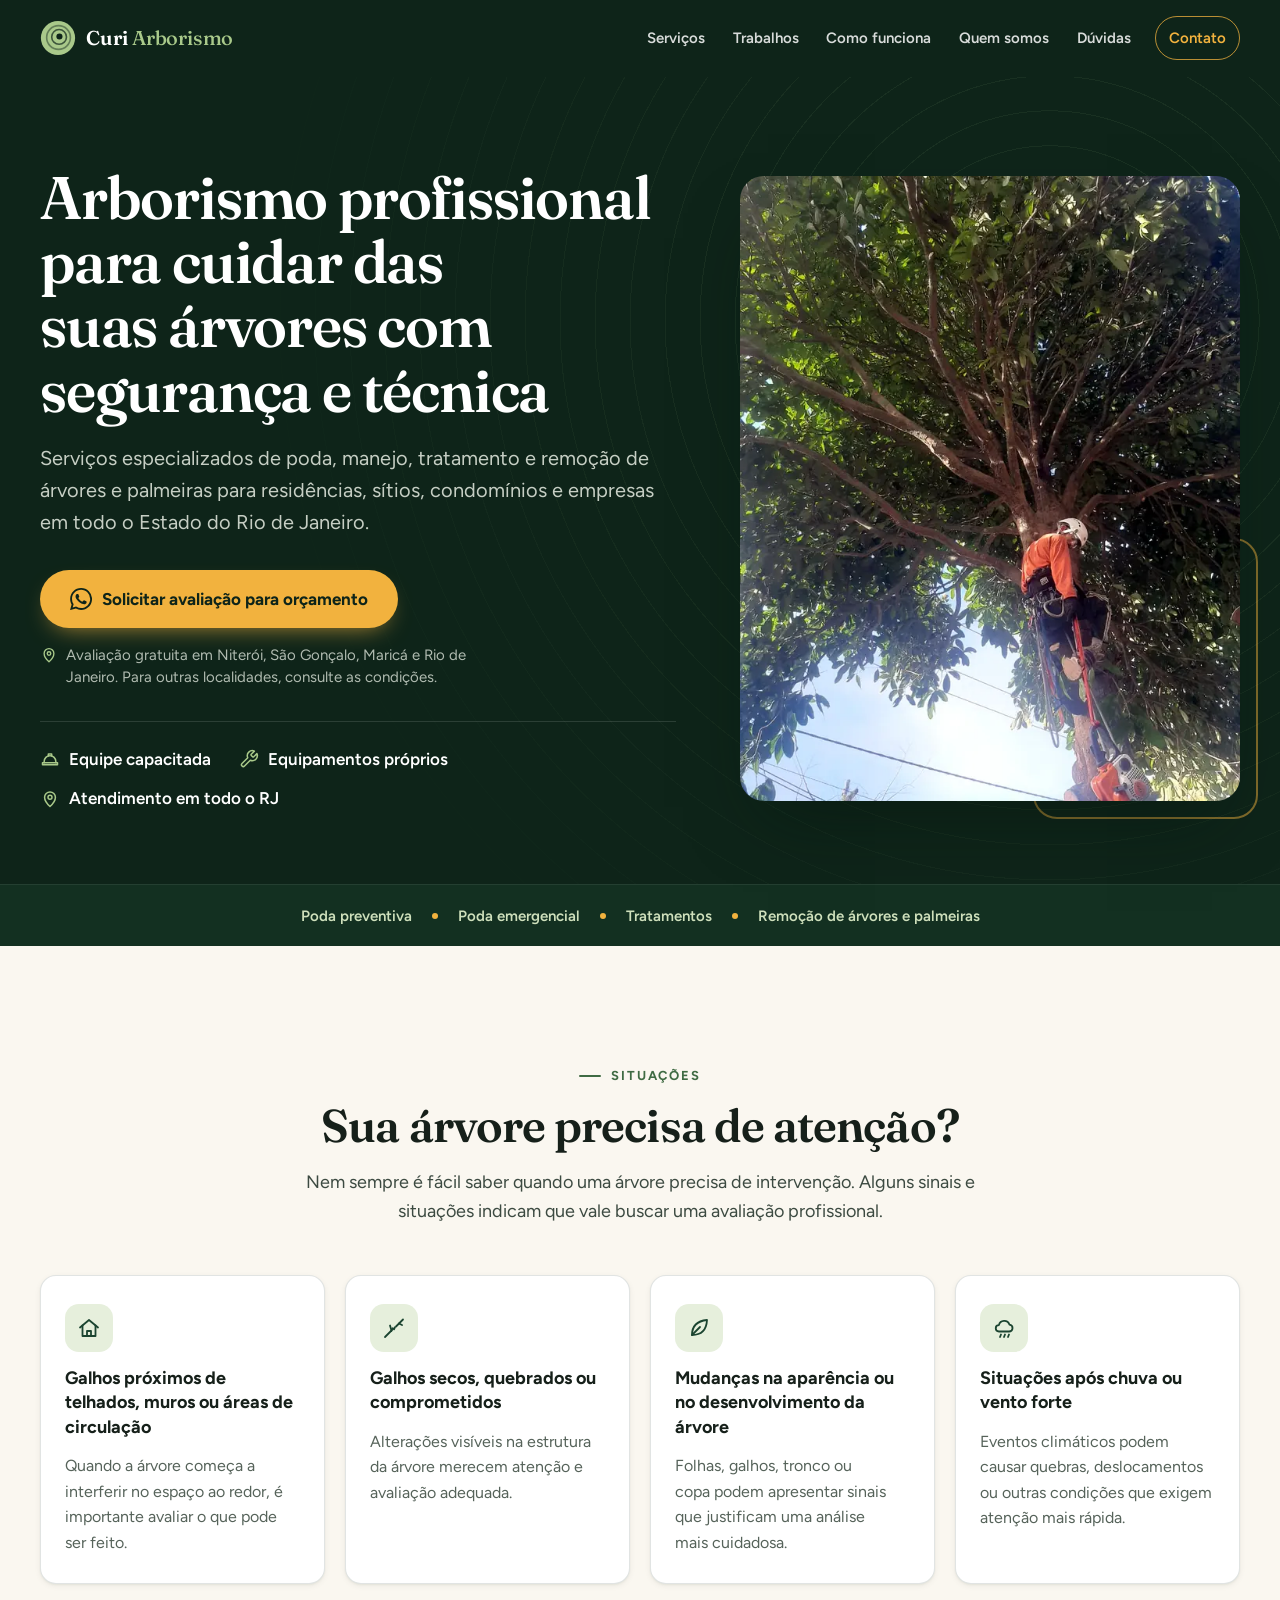
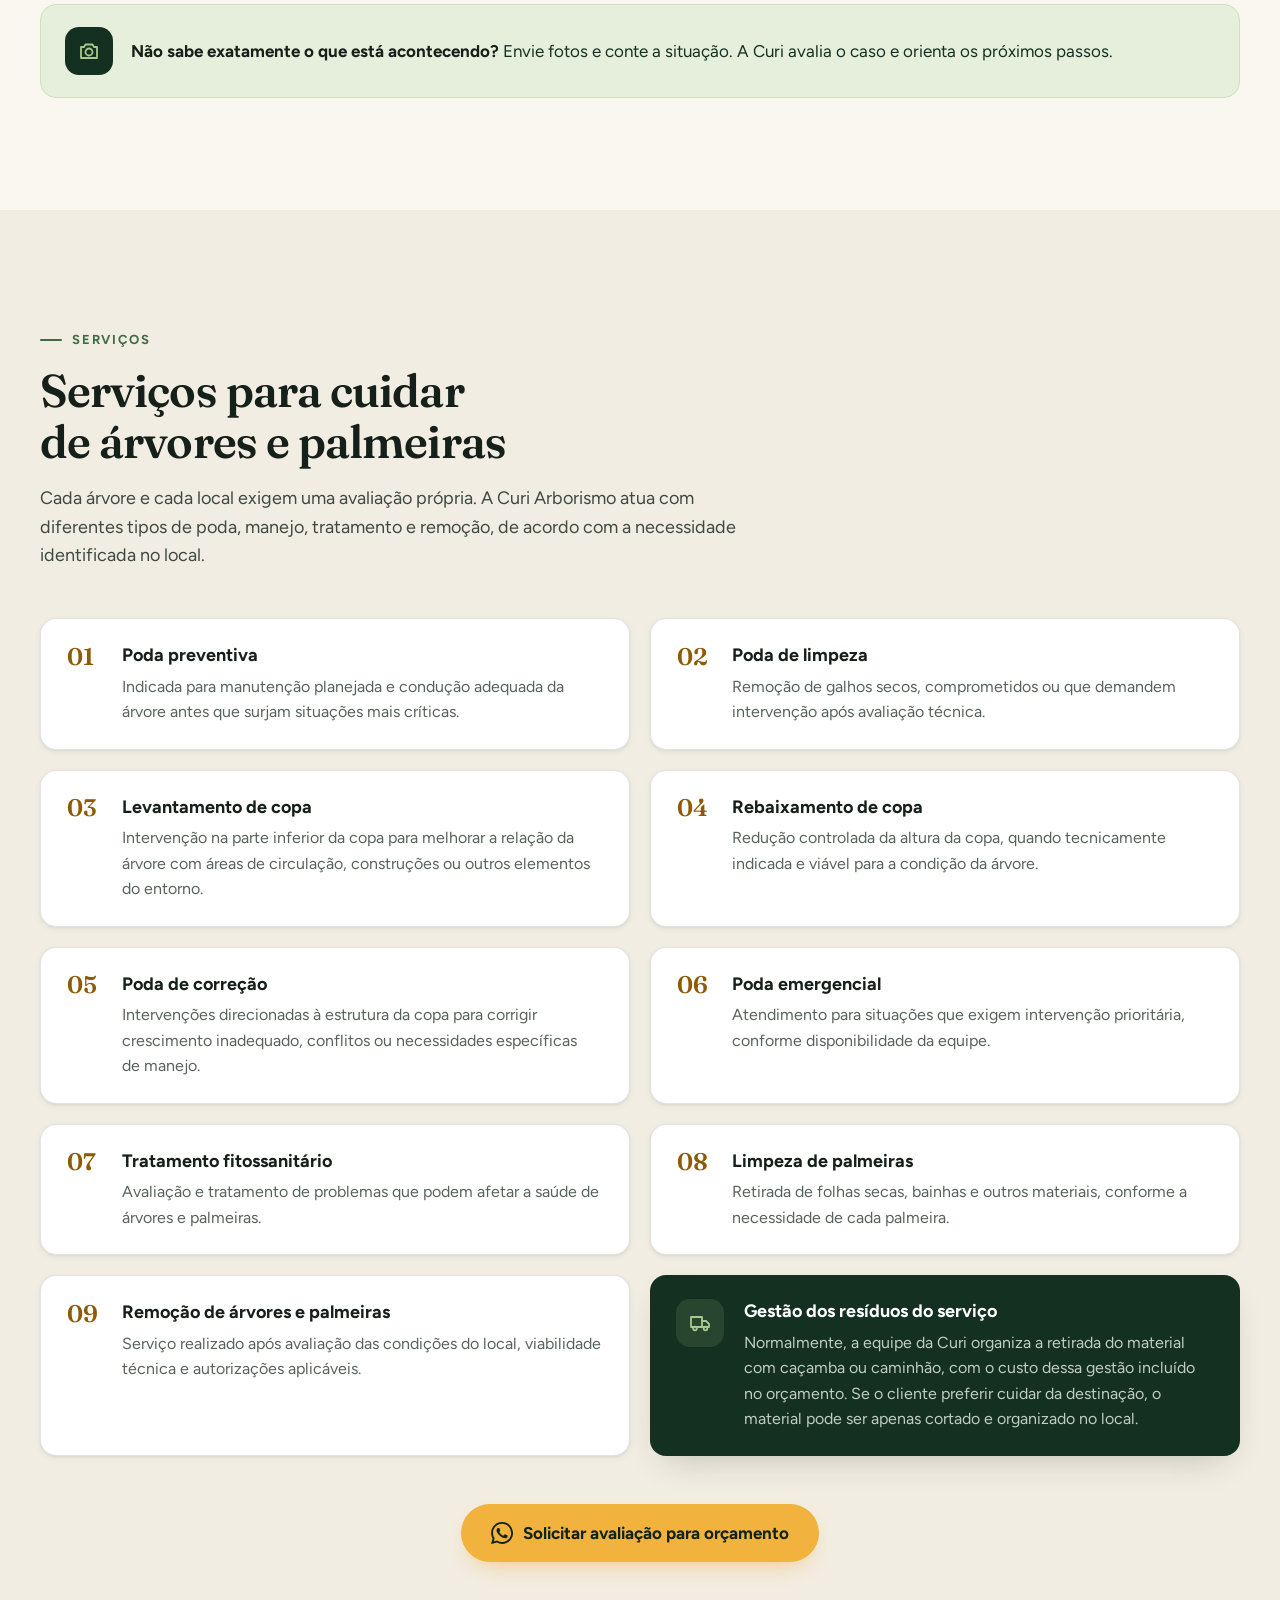
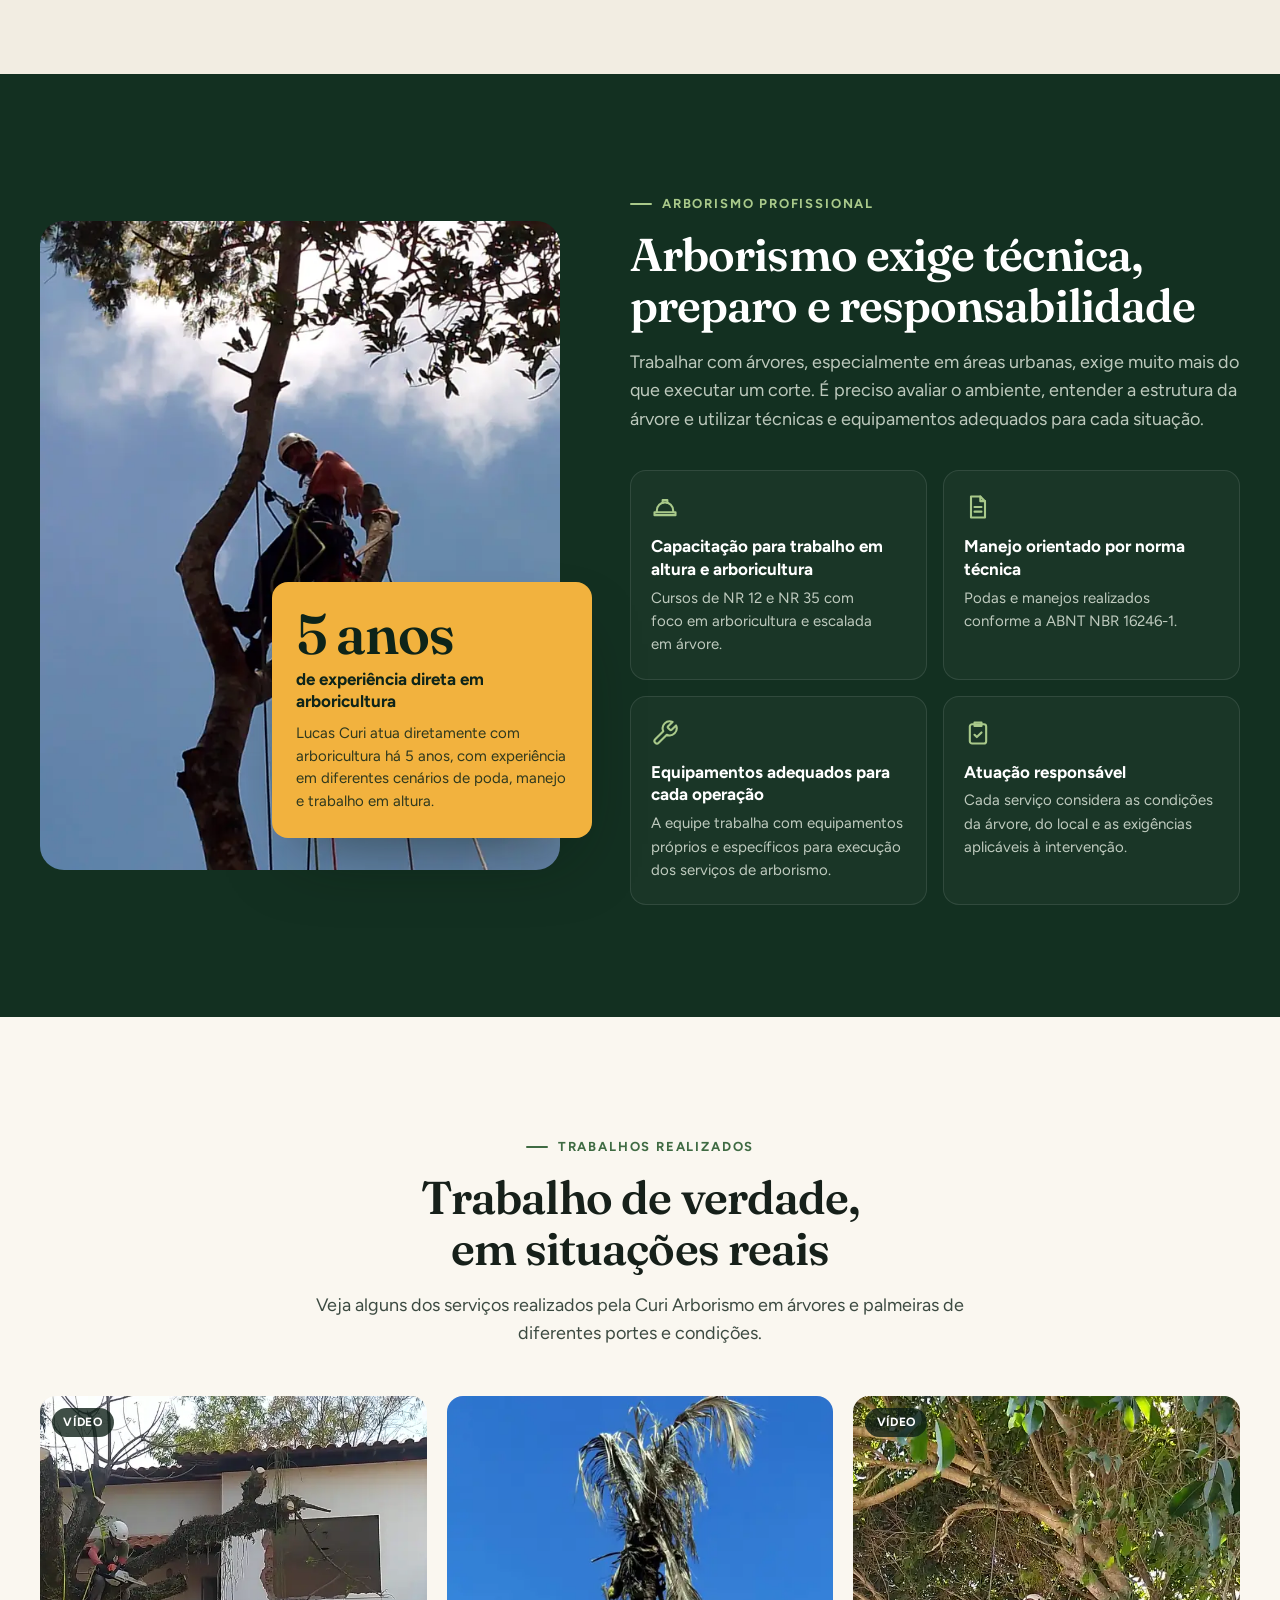
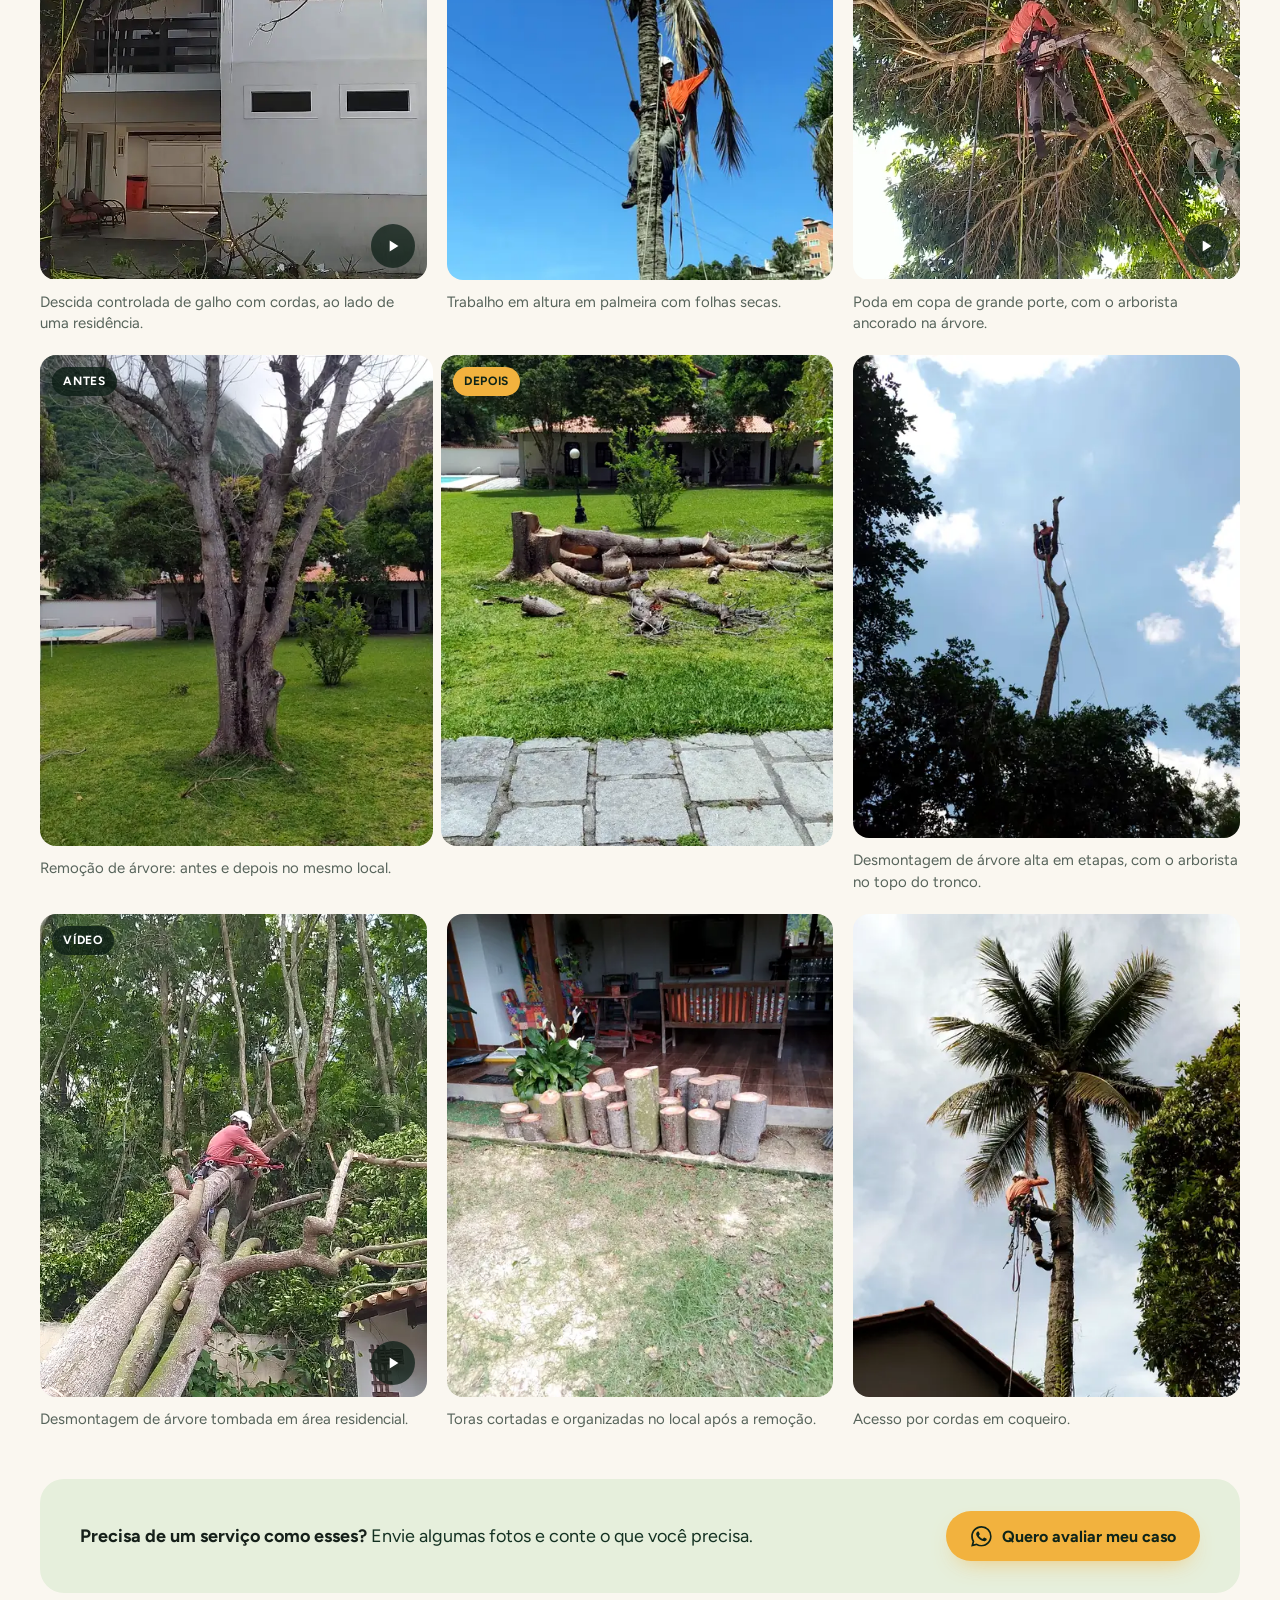
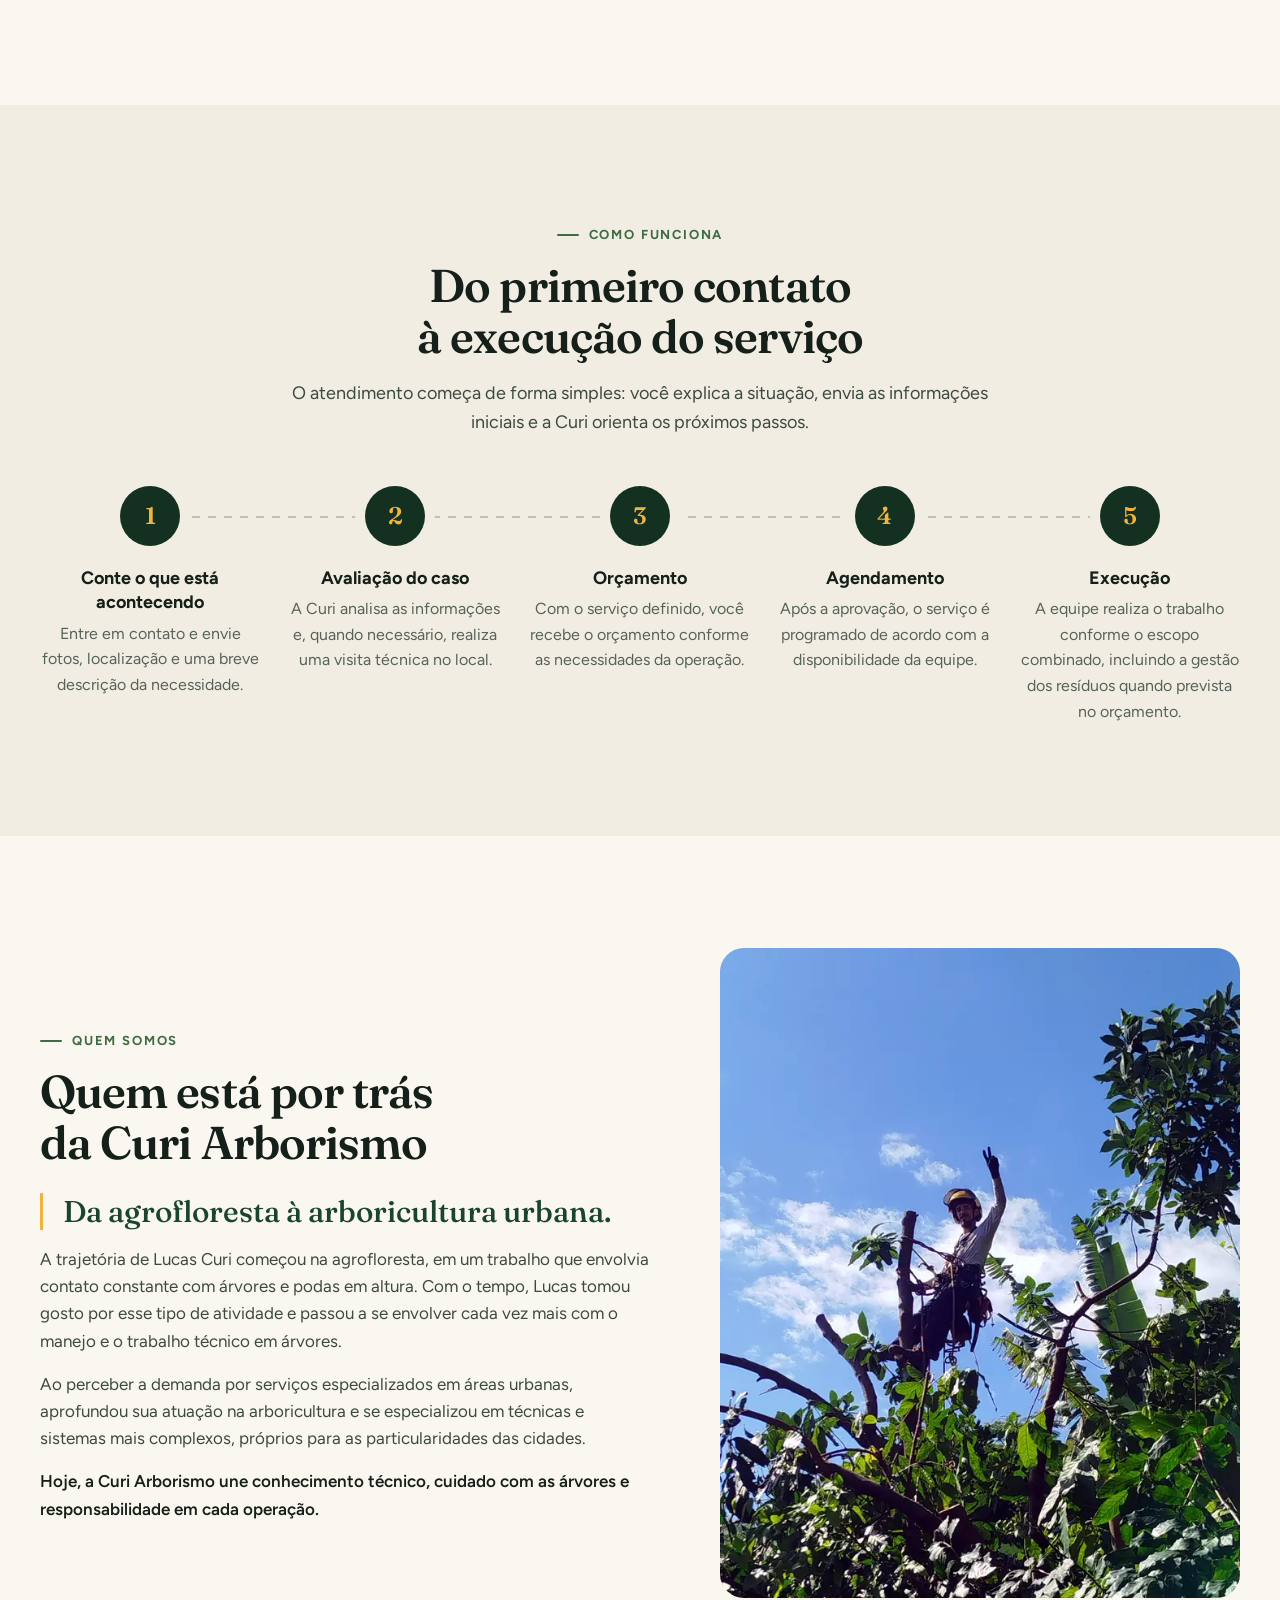
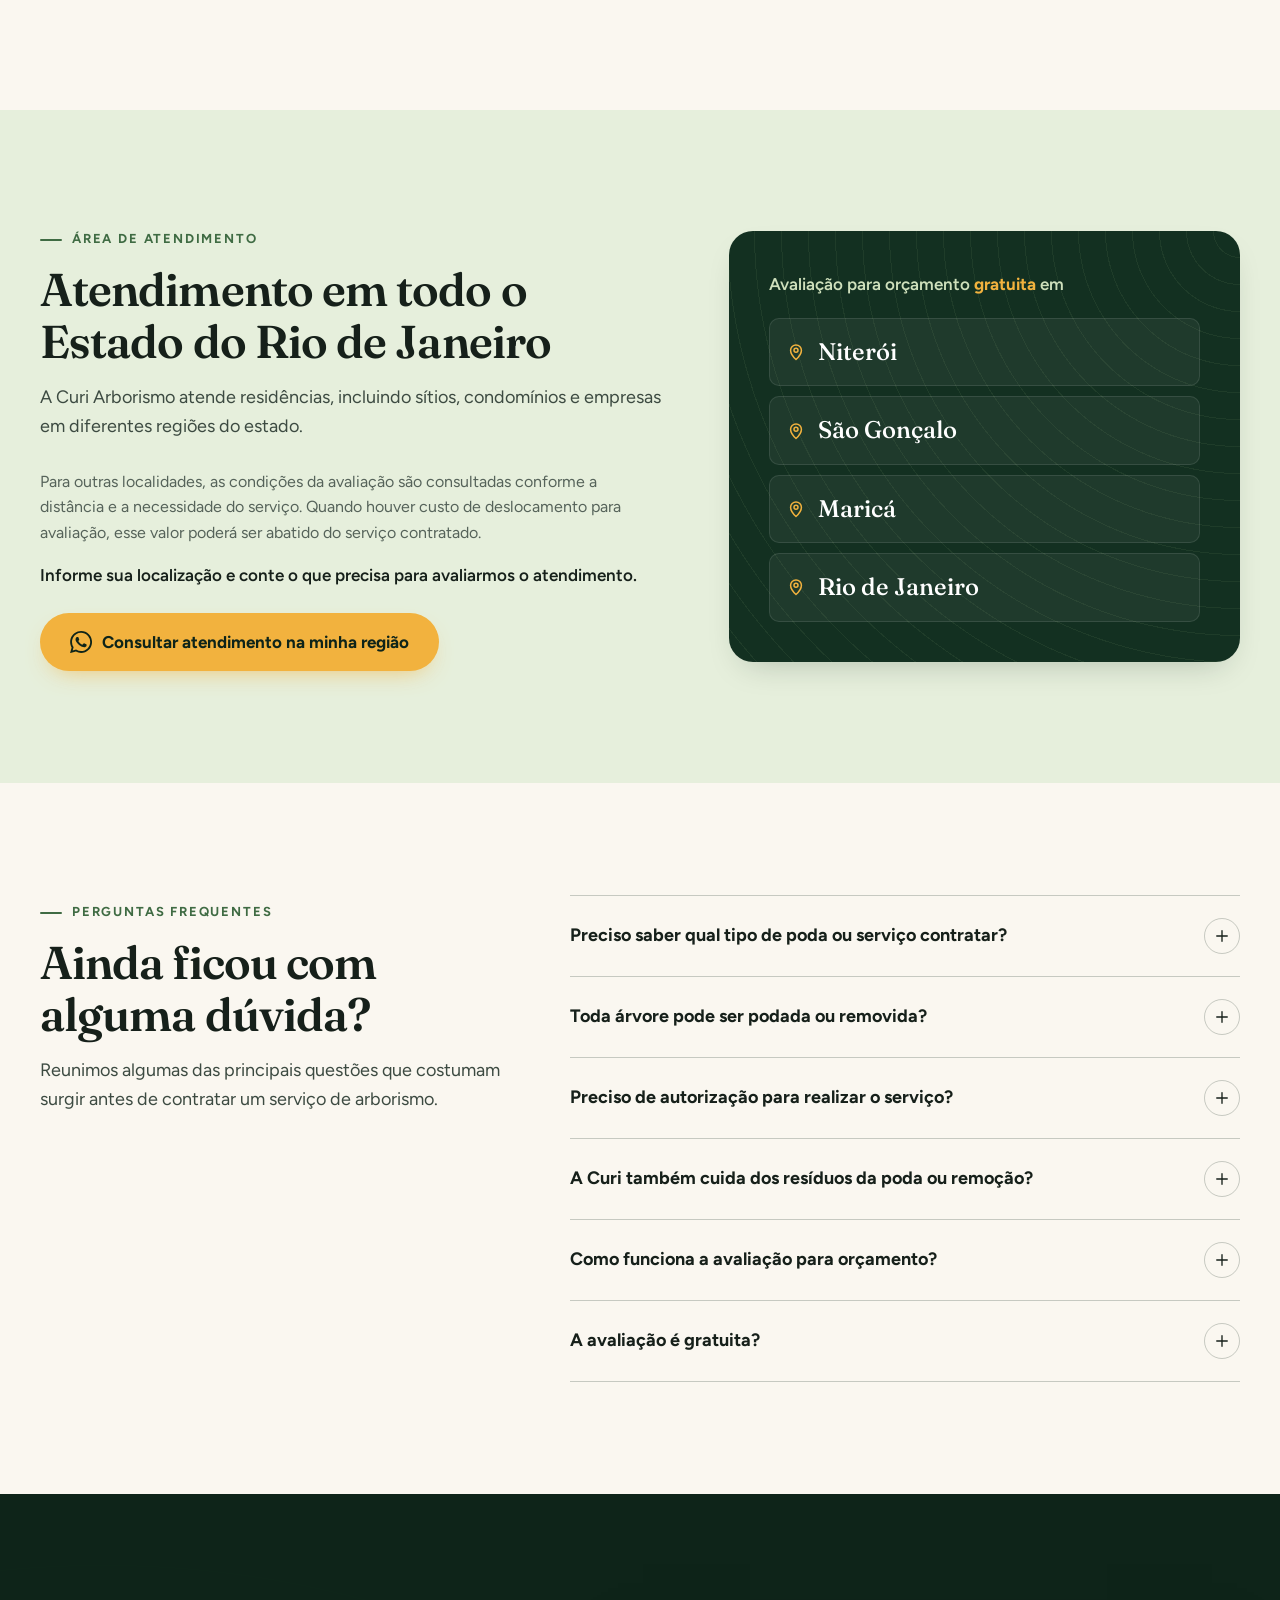
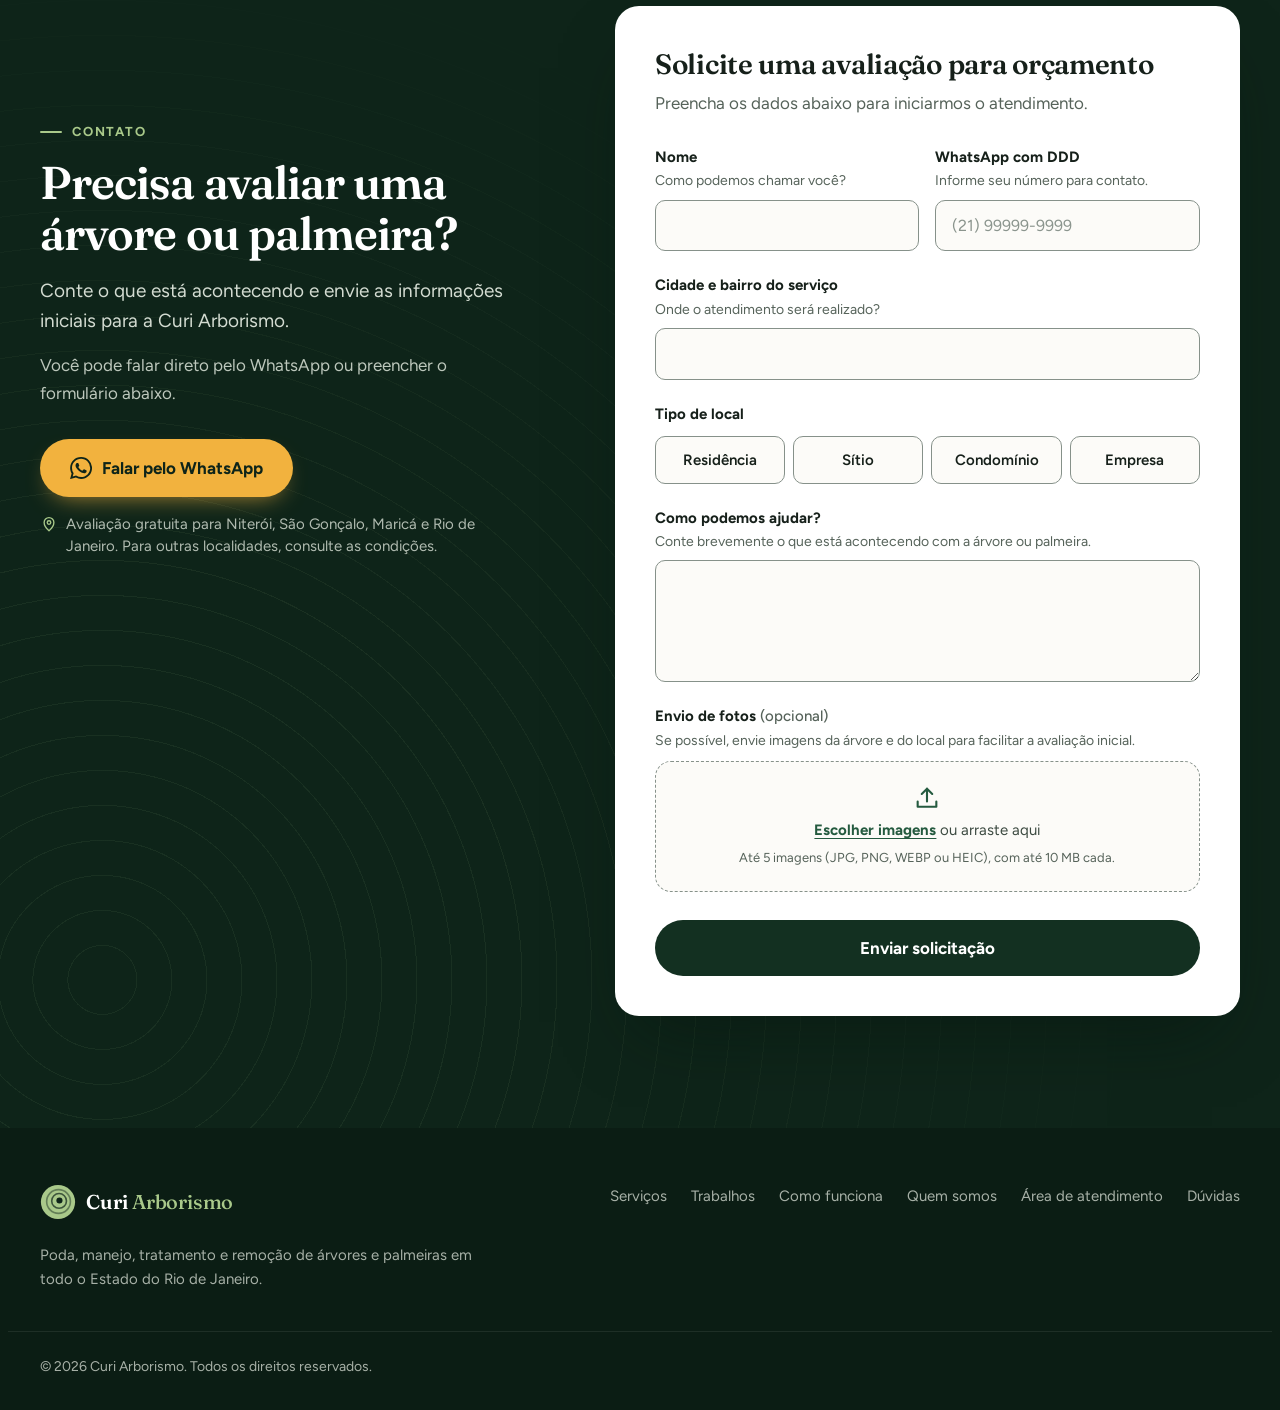
==== index.html @ df93ebcb "LP Curi Arborismo: primeira versão Landing page estática (HTML, CSS e JS sem dependências) com as 10" ====
<!doctype html>
<html lang="pt-BR">
<head>
  <meta charset="utf-8">
  <meta name="viewport" content="width=device-width, initial-scale=1">
  <title>Curi Arborismo | Poda, tratamento e remoção de árvores no RJ</title>
  <meta name="description" content="Arborismo profissional em todo o Estado do Rio de Janeiro: poda, manejo, tratamento e remoção de árvores e palmeiras para residências, sítios, condomínios e empresas.">
  <meta name="theme-color" content="#0E2419">
  <meta name="robots" content="index, follow">
  <!-- PENDENTE: definir o domínio final e ativar o canonical e as URLs absolutas de og:url e og:image -->
  <!-- <link rel="canonical" href="https://www.DOMINIO.com.br/"> -->

  <meta property="og:type" content="website">
  <meta property="og:locale" content="pt_BR">
  <meta property="og:site_name" content="Curi Arborismo">
  <meta property="og:title" content="Curi Arborismo | Arborismo profissional no Estado do Rio de Janeiro">
  <meta property="og:description" content="Poda, manejo, tratamento e remoção de árvores e palmeiras com segurança e técnica. Solicite uma avaliação para orçamento.">
  <meta property="og:image" content="assets/img/og-image.jpg">
  <meta property="og:image:width" content="1200">
  <meta property="og:image:height" content="630">
  <meta property="og:image:alt" content="Arborista da Curi Arborismo ancorado na copa de uma árvore durante uma poda">
  <meta name="twitter:card" content="summary_large_image">

  <link rel="icon" href="assets/img/favicon.svg" type="image/svg+xml">

  <link rel="preconnect" href="https://fonts.googleapis.com">
  <link rel="preconnect" href="https://fonts.gstatic.com" crossorigin>
  <link rel="stylesheet" href="https://fonts.googleapis.com/css2?family=Figtree:wght@400;500;600;700&family=Fraunces:opsz,wght@9..144,500;9..144,600&display=swap">
  <link rel="stylesheet" href="assets/css/styles.css">

  <script src="assets/js/config.js" defer></script>
  <script src="assets/js/main.js" defer></script>

  <script type="application/ld+json">
  {
    "@context": "https://schema.org",
    "@type": "LocalBusiness",
    "name": "Curi Arborismo",
    "description": "Serviços especializados de poda, manejo, tratamento e remoção de árvores e palmeiras para residências, sítios, condomínios e empresas em todo o Estado do Rio de Janeiro.",
    "image": "assets/img/og-image.jpg",
    "areaServed": [
      { "@type": "State", "name": "Rio de Janeiro" },
      { "@type": "City", "name": "Niterói" },
      { "@type": "City", "name": "São Gonçalo" },
      { "@type": "City", "name": "Maricá" },
      { "@type": "City", "name": "Rio de Janeiro" }
    ],
    "hasOfferCatalog": {
      "@type": "OfferCatalog",
      "name": "Serviços de arborismo",
      "itemListElement": [
        { "@type": "Offer", "itemOffered": { "@type": "Service", "name": "Poda preventiva" } },
        { "@type": "Offer", "itemOffered": { "@type": "Service", "name": "Poda de limpeza" } },
        { "@type": "Offer", "itemOffered": { "@type": "Service", "name": "Levantamento de copa" } },
        { "@type": "Offer", "itemOffered": { "@type": "Service", "name": "Rebaixamento de copa" } },
        { "@type": "Offer", "itemOffered": { "@type": "Service", "name": "Poda de correção" } },
        { "@type": "Offer", "itemOffered": { "@type": "Service", "name": "Poda emergencial" } },
        { "@type": "Offer", "itemOffered": { "@type": "Service", "name": "Tratamento fitossanitário" } },
        { "@type": "Offer", "itemOffered": { "@type": "Service", "name": "Limpeza de palmeiras" } },
        { "@type": "Offer", "itemOffered": { "@type": "Service", "name": "Remoção de árvores e palmeiras" } }
      ]
    }
  }
  </script>
  <script type="application/ld+json">
  {
    "@context": "https://schema.org",
    "@type": "FAQPage",
    "mainEntity": [
      { "@type": "Question", "name": "Preciso saber qual tipo de poda ou serviço contratar?", "acceptedAnswer": { "@type": "Answer", "text": "Não. Você pode apresentar sua necessidade mesmo sem saber o nome do serviço. A Curi orienta sobre a intervenção mais adequada para o caso." } },
      { "@type": "Question", "name": "Toda árvore pode ser podada ou removida?", "acceptedAnswer": { "@type": "Answer", "text": "Não necessariamente. Cada situação precisa ser avaliada considerando as condições da árvore, do local e as autorizações aplicáveis." } },
      { "@type": "Question", "name": "Preciso de autorização para realizar o serviço?", "acceptedAnswer": { "@type": "Answer", "text": "Em alguns casos, pode ser necessária autorização do órgão público responsável. Antes da intervenção, verifique as exigências aplicáveis ao local e ao tipo de serviço." } },
      { "@type": "Question", "name": "A Curi também cuida dos resíduos da poda ou remoção?", "acceptedAnswer": { "@type": "Answer", "text": "Sim. A forma de retirada ou organização do material é combinada no orçamento, conforme a opção escolhida pelo cliente." } },
      { "@type": "Question", "name": "Como funciona a avaliação para orçamento?", "acceptedAnswer": { "@type": "Answer", "text": "Começa com as informações enviadas por você. Quando necessário, uma visita técnica complementa essa análise." } },
      { "@type": "Question", "name": "A avaliação é gratuita?", "acceptedAnswer": { "@type": "Answer", "text": "Sim, em Niterói, São Gonçalo, Maricá e Rio de Janeiro. Em outras localidades, consulte as condições. Eventual custo de deslocamento poderá ser abatido do serviço contratado." } }
    ]
  }
  </script>
</head>
<body>
  <!-- Ícones (sprite SVG) -->
  <svg xmlns="http://www.w3.org/2000/svg" aria-hidden="true" style="display:none">
    <symbol id="i-whatsapp" viewBox="0 0 24 24"><path fill="currentColor" stroke="none" d="M17.47 14.38c-.3-.15-1.76-.87-2.03-.97-.27-.1-.47-.15-.67.15-.2.3-.77.97-.94 1.16-.17.2-.35.22-.64.07-.3-.15-1.26-.46-2.39-1.47-.88-.79-1.48-1.76-1.65-2.06-.17-.3-.02-.46.13-.6.13-.14.3-.35.45-.52.15-.18.2-.3.3-.5.1-.2.05-.37-.03-.52-.07-.15-.67-1.61-.92-2.2-.24-.58-.49-.5-.67-.51h-.57c-.2 0-.52.07-.79.37-.27.3-1.04 1.02-1.04 2.48s1.07 2.88 1.21 3.07c.15.2 2.1 3.2 5.08 4.49.71.3 1.26.49 1.7.63.71.22 1.36.19 1.87.12.57-.09 1.76-.72 2-1.41.25-.7.25-1.29.18-1.41-.08-.13-.28-.2-.57-.35m-5.42 7.4h-.01a9.87 9.87 0 0 1-5.03-1.38l-.36-.21-3.74.98 1-3.65-.24-.37a9.86 9.86 0 0 1-1.51-5.26c0-5.45 4.44-9.88 9.89-9.88 2.64 0 5.12 1.03 6.99 2.9a9.82 9.82 0 0 1 2.89 6.99c0 5.45-4.44 9.88-9.88 9.88m8.41-18.3A11.82 11.82 0 0 0 12.05 0C5.5 0 .16 5.34.16 11.89c0 2.1.55 4.14 1.59 5.95L.06 24l6.3-1.65a11.88 11.88 0 0 0 5.68 1.45h.01c6.55 0 11.89-5.34 11.89-11.89a11.82 11.82 0 0 0-3.48-8.41Z"/></symbol>
    <symbol id="i-pin" viewBox="0 0 24 24"><path d="M12 21s-6.5-5.6-6.5-11a6.5 6.5 0 0 1 13 0c0 5.4-6.5 11-6.5 11z"/><circle cx="12" cy="10" r="2.4"/></symbol>
    <symbol id="i-helmet" viewBox="0 0 24 24"><path d="M5 16.5V15a7 7 0 0 1 14 0v1.5"/><path d="M10 8.4V6h4v2.4"/><path d="M3 16.5h18V19H3z"/></symbol>
    <symbol id="i-wrench" viewBox="0 0 24 24"><path d="M14.7 6.3a1 1 0 0 0 0 1.4l1.6 1.6a1 1 0 0 0 1.4 0l3.77-3.77a6 6 0 0 1-7.94 7.94l-6.91 6.91a2.12 2.12 0 0 1-3-3l6.91-6.91a6 6 0 0 1 7.94-7.94l-3.76 3.76z"/></symbol>
    <symbol id="i-house" viewBox="0 0 24 24"><path d="M3 11.5 12 4l9 7.5"/><path d="M5.5 9.5V20h13V9.5"/><path d="M10 20v-5h4v5"/></symbol>
    <symbol id="i-branch" viewBox="0 0 24 24"><path d="M3 21l6.5-6.5"/><path d="M9.5 14.5 8 9.5"/><path d="M9.5 14.5l1.2-2.2 1.3 1.1.9-2.1"/><path d="M14 10.5 21 3.5"/><path d="M17 7.5l3 1.5"/></symbol>
    <symbol id="i-leaf" viewBox="0 0 24 24"><path d="M5 19C5 10 10 5 20 4c-.5 10-5.5 15-15 15z"/><path d="M5 19 13 11"/></symbol>
    <symbol id="i-storm" viewBox="0 0 24 24"><path d="M7 15.5h10a3.5 3.5 0 0 0 .4-6.98A5.5 5.5 0 0 0 6.9 9.1 3.2 3.2 0 0 0 7 15.5z"/><path d="M9 18.5 8 21M13 18.5 12 21M17 18.5 16 21"/></symbol>
    <symbol id="i-camera" viewBox="0 0 24 24"><path d="M4 8h3l1.5-2.5h7L17 8h3v11H4z"/><circle cx="12" cy="13" r="3.5"/></symbol>
    <symbol id="i-doc" viewBox="0 0 24 24"><path d="M14 3H6v18h12V7z"/><path d="M14 3v4h4"/><path d="M9 12h6M9 16h6"/></symbol>
    <symbol id="i-clipboard" viewBox="0 0 24 24"><rect x="5" y="4.5" width="14" height="16.5" rx="2"/><path d="M9 3h6v3H9z"/><path d="m9 13.5 2 2 4-4"/></symbol>
    <symbol id="i-truck" viewBox="0 0 24 24"><path d="M3 6h11v10H3z"/><path d="M14 10h4l3 3v3h-7"/><circle cx="7" cy="17.5" r="1.8"/><circle cx="17.5" cy="17.5" r="1.8"/></symbol>
    <symbol id="i-check" viewBox="0 0 24 24"><path d="m5 12.5 4.5 4.5L19 7.5"/></symbol>
    <symbol id="i-plus" viewBox="0 0 24 24"><path d="M12 5v14M5 12h14"/></symbol>
    <symbol id="i-upload" viewBox="0 0 24 24"><path d="M12 15V4M7.5 8.5 12 4l4.5 4.5"/><path d="M4 15v4.5h16V15"/></symbol>
    <symbol id="i-x" viewBox="0 0 24 24"><path d="M6 6l12 12M18 6 6 18"/></symbol>
    <symbol id="i-alert" viewBox="0 0 24 24"><circle cx="12" cy="12" r="9"/><path d="M12 7.5v5.5M12 16.5v.01"/></symbol>
    <symbol id="i-external" viewBox="0 0 24 24"><path d="M14 4h6v6M20 4l-9 9"/><path d="M18 14v6H4V6h6"/></symbol>
    <symbol id="i-menu" viewBox="0 0 24 24"><path d="M4 7h16M4 12h16M4 17h16"/></symbol>
    <symbol id="i-play" viewBox="0 0 24 24"><path fill="currentColor" stroke="none" d="M8 5.5v13l10.5-6.5z"/></symbol>
    <symbol id="i-pause" viewBox="0 0 24 24"><path fill="currentColor" stroke="none" d="M7 5h3.5v14H7zM13.5 5H17v14h-3.5z"/></symbol>
    <symbol id="i-image" viewBox="0 0 24 24"><rect x="3.5" y="4.5" width="17" height="15" rx="2"/><circle cx="9" cy="10" r="1.8"/><path d="m20.5 16-5-5-8.5 8.5"/></symbol>
  </svg>

  <a class="skip-link" href="#conteudo">Pular para o conteúdo</a>

  <!-- Cabeçalho -->
  <header class="site-header" data-header>
    <div class="container header-inner">
      <!-- PENDENTE: substituir pela versão final do logo -->
      <a class="brand" href="#topo" aria-label="Curi Arborismo, voltar ao início">
        <svg class="brand-mark" viewBox="0 0 40 40" aria-hidden="true">
          <circle cx="20" cy="20" r="19" fill="#A9C98A"/>
          <circle cx="20.6" cy="19.4" r="13.2" fill="none" stroke="#0E2419" stroke-width="1.8" opacity=".45"/>
          <circle cx="21.2" cy="18.8" r="8.2" fill="none" stroke="#0E2419" stroke-width="1.8" opacity=".7"/>
          <circle cx="21.6" cy="18.4" r="3.4" fill="#0E2419"/>
        </svg>
        <span class="brand-name">Curi <span>Arborismo</span></span>
      </a>

      <button class="nav-toggle" type="button" aria-expanded="false" aria-controls="menu-principal" data-nav-toggle>
        <svg class="icon" aria-hidden="true"><use href="#i-menu"/></svg>
        <span class="sr-only">Abrir menu</span>
      </button>

      <nav class="site-nav" id="menu-principal" aria-label="Principal" data-nav>
        <ul>
          <li><a href="#servicos">Serviços</a></li>
          <li><a href="#trabalhos">Trabalhos</a></li>
          <li><a href="#como-funciona">Como funciona</a></li>
          <li><a href="#quem-somos">Quem somos</a></li>
          <li><a href="#duvidas">Dúvidas</a></li>
          <li><a class="nav-cta" href="#contato">Contato</a></li>
        </ul>
      </nav>
    </div>
  </header>

  <main id="conteudo" tabindex="-1">

    <!-- Sessão 1 · Hero -->
    <section class="hero" id="topo" aria-labelledby="hero-title">
      <div class="container hero-grid">
        <div class="hero-content">
          <h1 id="hero-title">Arborismo profissional para cuidar das suas árvores com segurança e técnica</h1>
          <p class="hero-lead">Serviços especializados de poda, manejo, tratamento e remoção de árvores e palmeiras para residências, sítios, condomínios e empresas em todo o Estado do Rio de Janeiro.</p>

          <div class="hero-actions">
            <a class="btn btn-primary btn-lg" href="#contato" data-wa="hero" data-wa-location="hero">
              <svg class="icon" aria-hidden="true"><use href="#i-whatsapp"/></svg>
              Solicitar avaliação para orçamento
            </a>
            <p class="support-note">
              <svg class="icon" aria-hidden="true"><use href="#i-pin"/></svg>
              <span>Avaliação gratuita em Niterói, São Gonçalo, Maricá e Rio de Janeiro. Para outras localidades, consulte as condições.</span>
            </p>
          </div>

          <ul class="proofs" aria-label="Diferenciais">
            <li><svg class="icon" aria-hidden="true"><use href="#i-helmet"/></svg>Equipe capacitada</li>
            <li><svg class="icon" aria-hidden="true"><use href="#i-wrench"/></svg>Equipamentos próprios</li>
            <li><svg class="icon" aria-hidden="true"><use href="#i-pin"/></svg>Atendimento em todo o RJ</li>
          </ul>
        </div>

        <div class="hero-media">
          <img class="photo" src="assets/img/fotos/hero-arborista-copa-960.webp"
               srcset="assets/img/fotos/hero-arborista-copa-640.webp 640w, assets/img/fotos/hero-arborista-copa-960.webp 960w"
               sizes="(min-width: 960px) 40vw, 100vw" width="960" height="1200"
               alt="Arborista da Curi Arborismo com capacete e cadeirinha, ancorado no tronco de uma árvore de copa ampla"
               fetchpriority="high" decoding="async">
        </div>
      </div>

      <div class="hero-services">
        <div class="container">
          <ul aria-label="Principais serviços">
            <li>Poda preventiva</li>
            <li>Poda emergencial</li>
            <li>Tratamentos</li>
            <li>Remoção de árvores e palmeiras</li>
          </ul>
        </div>
      </div>
    </section>

    <!-- Sessão 2 · Situações -->
    <section class="section section--sand" id="situacoes" aria-labelledby="situacoes-title">
      <div class="container">
        <header class="section-head section-head--center" data-reveal>
          <p class="eyebrow">Situações</p>
          <h2 id="situacoes-title">Sua árvore precisa de atenção?</h2>
          <p>Nem sempre é fácil saber quando uma árvore precisa de intervenção. Alguns sinais e situações indicam que vale buscar uma avaliação profissional.</p>
        </header>

        <ul class="signal-grid" role="list">
          <li class="card signal-card" data-reveal style="--i:0">
            <span class="icon-badge"><svg class="icon" aria-hidden="true"><use href="#i-house"/></svg></span>
            <h3>Galhos próximos de telhados, muros ou áreas de circulação</h3>
            <p>Quando a árvore começa a interferir no espaço ao redor, é importante avaliar o que pode ser feito.</p>
          </li>
          <li class="card signal-card" data-reveal style="--i:1">
            <span class="icon-badge"><svg class="icon" aria-hidden="true"><use href="#i-branch"/></svg></span>
            <h3>Galhos secos, quebrados ou comprometidos</h3>
            <p>Alterações visíveis na estrutura da árvore merecem atenção e avaliação adequada.</p>
          </li>
          <li class="card signal-card" data-reveal style="--i:2">
            <span class="icon-badge"><svg class="icon" aria-hidden="true"><use href="#i-leaf"/></svg></span>
            <h3>Mudanças na aparência ou no desenvolvimento da árvore</h3>
            <p>Folhas, galhos, tronco ou copa podem apresentar sinais que justificam uma análise mais cuidadosa.</p>
          </li>
          <li class="card signal-card" data-reveal style="--i:3">
            <span class="icon-badge"><svg class="icon" aria-hidden="true"><use href="#i-storm"/></svg></span>
            <h3>Situações após chuva ou vento forte</h3>
            <p>Eventos climáticos podem causar quebras, deslocamentos ou outras condições que exigem atenção mais rápida.</p>
          </li>
        </ul>

        <div class="callout" data-reveal>
          <span class="icon-badge icon-badge--solid"><svg class="icon" aria-hidden="true"><use href="#i-camera"/></svg></span>
          <p><strong>Não sabe exatamente o que está acontecendo?</strong> Envie fotos e conte a situação. A Curi avalia o caso e orienta os próximos passos.</p>
        </div>
      </div>
    </section>

    <!-- Sessão 3 · Serviços -->
    <section class="section section--sand-2" id="servicos" aria-labelledby="servicos-title">
      <div class="container">
        <header class="section-head" data-reveal>
          <p class="eyebrow">Serviços</p>
          <h2 id="servicos-title">Serviços para cuidar de árvores e palmeiras</h2>
          <p>Cada árvore e cada local exigem uma avaliação própria. A Curi Arborismo atua com diferentes tipos de poda, manejo, tratamento e remoção, de acordo com a necessidade identificada no local.</p>
        </header>

        <div class="services-grid">
          <article class="card service-card" data-reveal>
            <span class="service-num" aria-hidden="true">01</span>
            <div><h3>Poda preventiva</h3><p>Indicada para manutenção planejada e condução adequada da árvore antes que surjam situações mais críticas.</p></div>
          </article>
          <article class="card service-card" data-reveal style="--i:1">
            <span class="service-num" aria-hidden="true">02</span>
            <div><h3>Poda de limpeza</h3><p>Remoção de galhos secos, comprometidos ou que demandem intervenção após avaliação técnica.</p></div>
          </article>
          <article class="card service-card" data-reveal>
            <span class="service-num" aria-hidden="true">03</span>
            <div><h3>Levantamento de copa</h3><p>Intervenção na parte inferior da copa para melhorar a relação da árvore com áreas de circulação, construções ou outros elementos do entorno.</p></div>
          </article>
          <article class="card service-card" data-reveal style="--i:1">
            <span class="service-num" aria-hidden="true">04</span>
            <div><h3>Rebaixamento de copa</h3><p>Redução controlada da altura da copa, quando tecnicamente indicada e viável para a condição da árvore.</p></div>
          </article>
          <article class="card service-card" data-reveal>
            <span class="service-num" aria-hidden="true">05</span>
            <div><h3>Poda de correção</h3><p>Intervenções direcionadas à estrutura da copa para corrigir crescimento inadequado, conflitos ou necessidades específicas de manejo.</p></div>
          </article>
          <article class="card service-card" data-reveal style="--i:1">
            <span class="service-num" aria-hidden="true">06</span>
            <div><h3>Poda emergencial</h3><p>Atendimento para situações que exigem intervenção prioritária, conforme disponibilidade da equipe.</p></div>
          </article>
          <article class="card service-card" data-reveal>
            <span class="service-num" aria-hidden="true">07</span>
            <div><h3>Tratamento fitossanitário</h3><p>Avaliação e tratamento de problemas que podem afetar a saúde de árvores e palmeiras.</p></div>
          </article>
          <article class="card service-card" data-reveal style="--i:1">
            <span class="service-num" aria-hidden="true">08</span>
            <div><h3>Limpeza de palmeiras</h3><p>Retirada de folhas secas, bainhas e outros materiais, conforme a necessidade de cada palmeira.</p></div>
          </article>
          <article class="card service-card" data-reveal>
            <span class="service-num" aria-hidden="true">09</span>
            <div><h3>Remoção de árvores e palmeiras</h3><p>Serviço realizado após avaliação das condições do local, viabilidade técnica e autorizações aplicáveis.</p></div>
          </article>
          <aside class="waste-card" aria-labelledby="residuos-title" data-reveal style="--i:1">
            <span class="icon-badge icon-badge--on-dark"><svg class="icon" aria-hidden="true"><use href="#i-truck"/></svg></span>
            <div>
              <h3 id="residuos-title">Gestão dos resíduos do serviço</h3>
              <p>Normalmente, a equipe da Curi organiza a retirada do material com caçamba ou caminhão, com o custo dessa gestão incluído no orçamento. Se o cliente preferir cuidar da destinação, o material pode ser apenas cortado e organizado no local.</p>
            </div>
          </aside>
        </div>

        <div class="section-cta">
          <a class="btn btn-primary btn-lg" href="#contato" data-wa="hero" data-wa-location="servicos">
            <svg class="icon" aria-hidden="true"><use href="#i-whatsapp"/></svg>
            Solicitar avaliação para orçamento
          </a>
        </div>
      </div>
    </section>

    <!-- Sessão 4 · Arborismo profissional e diferenciais -->
    <section class="section section--forest" id="diferenciais" aria-labelledby="diferenciais-title">
      <div class="container split">
        <div class="split-media" data-reveal>
          <img class="photo" src="assets/img/fotos/autoridade-trabalho-em-altura-1040.webp"
               srcset="assets/img/fotos/autoridade-trabalho-em-altura-640.webp 640w, assets/img/fotos/autoridade-trabalho-em-altura-1040.webp 1040w"
               sizes="(min-width: 960px) 42vw, 100vw" width="1040" height="1300" loading="lazy" decoding="async"
               alt="Arborista em trabalho em altura, posicionado na forquilha de uma árvore com cordas e equipamentos de ancoragem">
          <div class="stat-card">
            <h3 class="stat-title"><span class="stat-number">5 anos</span> de experiência direta em arboricultura</h3>
            <p>Lucas Curi atua diretamente com arboricultura há 5 anos, com experiência em diferentes cenários de poda, manejo e trabalho em altura.</p>
          </div>
        </div>

        <div class="split-content">
          <header class="section-head" data-reveal>
            <p class="eyebrow">Arborismo profissional</p>
            <h2 id="diferenciais-title">Arborismo exige técnica, preparo e responsabilidade</h2>
            <p>Trabalhar com árvores, especialmente em áreas urbanas, exige muito mais do que executar um corte. É preciso avaliar o ambiente, entender a estrutura da árvore e utilizar técnicas e equipamentos adequados para cada situação.</p>
          </header>

          <ul class="feature-list" role="list">
            <li class="feature" data-reveal>
              <svg class="icon" aria-hidden="true"><use href="#i-helmet"/></svg>
              <h3>Capacitação para trabalho em altura e arboricultura</h3>
              <p>Cursos de NR 12 e NR 35 com foco em arboricultura e escalada em árvore.</p>
            </li>
            <li class="feature" data-reveal style="--i:1">
              <svg class="icon" aria-hidden="true"><use href="#i-doc"/></svg>
              <h3>Manejo orientado por norma técnica</h3>
              <p>Podas e manejos realizados conforme a ABNT NBR 16246-1.</p>
            </li>
            <li class="feature" data-reveal>
              <svg class="icon" aria-hidden="true"><use href="#i-wrench"/></svg>
              <h3>Equipamentos adequados para cada operação</h3>
              <p>A equipe trabalha com equipamentos próprios e específicos para execução dos serviços de arborismo.</p>
            </li>
            <li class="feature" data-reveal style="--i:1">
              <svg class="icon" aria-hidden="true"><use href="#i-clipboard"/></svg>
              <h3>Atuação responsável</h3>
              <p>Cada serviço considera as condições da árvore, do local e as exigências aplicáveis à intervenção.</p>
            </li>
          </ul>
        </div>
      </div>
    </section>

    <!-- Sessão 5 · Prova social e trabalhos realizados -->
    <section class="section section--sand" id="trabalhos" aria-labelledby="trabalhos-title">
      <div class="container">
        <header class="section-head section-head--center" data-reveal>
          <p class="eyebrow">Trabalhos realizados</p>
          <h2 id="trabalhos-title">Trabalho de verdade, em situações reais</h2>
          <p>Veja alguns dos serviços realizados pela Curi Arborismo em árvores e palmeiras de diferentes portes e condições.</p>
        </header>

        <!-- Legendas: rascunho descritivo, confirmar com o Lucas antes de publicar (ver SELECAO-FOTOS.md) -->
        <div class="gallery" role="region" aria-label="Galeria de trabalhos realizados" tabindex="0">
          <figure class="gallery-item" data-reveal>
            <div class="media">
              <video controls muted loop playsinline preload="none" poster="assets/video/v034-poster.webp" width="640" height="800" data-autoplay>
                <source src="assets/video/v034.mp4" type="video/mp4">
              </video>
              <span class="media-tag">Vídeo</span>
            </div>
            <figcaption>Descida controlada de galho com cordas, ao lado de uma residência.</figcaption>
          </figure>

          <figure class="gallery-item" data-reveal style="--i:1">
            <div class="media">
              <img src="assets/img/fotos/galeria-palmeira-folhas-secas-800.webp"
                   srcset="assets/img/fotos/galeria-palmeira-folhas-secas-480.webp 480w, assets/img/fotos/galeria-palmeira-folhas-secas-800.webp 800w"
                   sizes="(min-width: 1024px) 380px, (min-width: 720px) 50vw, 78vw" width="800" height="1000" loading="lazy" decoding="async"
                   alt="Arborista escalando uma palmeira com folhas secas, com acesso por cordas">
            </div>
            <figcaption>Trabalho em altura em palmeira com folhas secas.</figcaption>
          </figure>

          <figure class="gallery-item" data-reveal style="--i:2">
            <div class="media">
              <video controls muted loop playsinline preload="none" poster="assets/video/v126-poster.webp" width="560" height="700" data-autoplay>
                <source src="assets/video/v126.mp4" type="video/mp4">
              </video>
              <span class="media-tag">Vídeo</span>
            </div>
            <figcaption>Poda em copa de grande porte, com o arborista ancorado na árvore.</figcaption>
          </figure>

          <figure class="gallery-item gallery-item--wide" data-reveal>
            <div class="compare">
              <div class="media">
                <img src="assets/img/fotos/galeria-antes-remocao-800.webp"
                     srcset="assets/img/fotos/galeria-antes-remocao-480.webp 480w, assets/img/fotos/galeria-antes-remocao-800.webp 800w"
                     sizes="(min-width: 1024px) 380px, (min-width: 720px) 50vw, 45vw" width="800" height="1000" loading="lazy" decoding="async"
                     alt="Antes: árvore sem folhas em um gramado, com montanhas ao fundo">
                <span class="media-tag">Antes</span>
              </div>
              <div class="media">
                <img src="assets/img/fotos/galeria-depois-remocao-800.webp"
                     srcset="assets/img/fotos/galeria-depois-remocao-480.webp 480w, assets/img/fotos/galeria-depois-remocao-800.webp 800w"
                     sizes="(min-width: 1024px) 380px, (min-width: 720px) 50vw, 45vw" width="800" height="1000" loading="lazy" decoding="async"
                     alt="Depois: a mesma área com o toco e as toras da árvore removida sobre o gramado">
                <span class="media-tag media-tag--accent">Depois</span>
              </div>
            </div>
            <figcaption>Remoção de árvore: antes e depois no mesmo local.</figcaption>
          </figure>

          <figure class="gallery-item" data-reveal style="--i:1">
            <div class="media">
              <img src="assets/img/fotos/galeria-desmontagem-tronco-800.webp"
                   srcset="assets/img/fotos/galeria-desmontagem-tronco-480.webp 480w, assets/img/fotos/galeria-desmontagem-tronco-800.webp 800w"
                   sizes="(min-width: 1024px) 380px, (min-width: 720px) 50vw, 78vw" width="800" height="1000" loading="lazy" decoding="async"
                   alt="Arborista no topo de um tronco alto durante a desmontagem de uma árvore">
            </div>
            <figcaption>Desmontagem de árvore alta em etapas, com o arborista no topo do tronco.</figcaption>
          </figure>

          <figure class="gallery-item" data-reveal>
            <div class="media">
              <video controls muted loop playsinline preload="none" poster="assets/video/v105-poster.webp" width="560" height="700" data-autoplay>
                <source src="assets/video/v105.mp4" type="video/mp4">
              </video>
              <span class="media-tag">Vídeo</span>
            </div>
            <figcaption>Desmontagem de árvore tombada em área residencial.</figcaption>
          </figure>

          <figure class="gallery-item" data-reveal style="--i:1">
            <div class="media">
              <img src="assets/img/fotos/galeria-material-organizado-800.webp"
                   srcset="assets/img/fotos/galeria-material-organizado-480.webp 480w, assets/img/fotos/galeria-material-organizado-800.webp 800w"
                   sizes="(min-width: 1024px) 380px, (min-width: 720px) 50vw, 78vw" width="800" height="1000" loading="lazy" decoding="async"
                   alt="Toras cortadas e empilhadas de forma organizada ao lado de uma varanda">
            </div>
            <figcaption>Toras cortadas e organizadas no local após a remoção.</figcaption>
          </figure>

          <figure class="gallery-item" data-reveal style="--i:2">
            <div class="media">
              <img src="assets/img/fotos/galeria-coqueiro-800.webp"
                   srcset="assets/img/fotos/galeria-coqueiro-480.webp 480w, assets/img/fotos/galeria-coqueiro-800.webp 800w"
                   sizes="(min-width: 1024px) 380px, (min-width: 720px) 50vw, 78vw" width="800" height="1000" loading="lazy" decoding="async"
                   alt="Arborista subindo em um coqueiro com cordas e equipamentos de escalada">
            </div>
            <figcaption>Acesso por cordas em coqueiro.</figcaption>
          </figure>
        </div>

        <!-- Avaliações do Google: preenchidas via assets/js/config.js. Ficam ocultas até receber dados reais. -->
        <div class="reviews" data-reviews hidden>
          <div class="reviews-head">
            <h3>O que nossos clientes dizem</h3>
            <p class="rating-summary">
              <span class="rating-value" data-rating-value></span>
              <span class="stars" data-rating-stars role="img"></span>
              <span class="rating-count" data-rating-count></span>
            </p>
          </div>
          <ul class="review-list" role="list" data-review-list></ul>
          <a class="text-link" href="#" target="_blank" rel="noopener" data-reviews-link>
            Ver avaliações no Google
            <svg class="icon" aria-hidden="true"><use href="#i-external"/></svg>
            <span class="sr-only">(abre em nova aba)</span>
          </a>
        </div>

        <div class="proof-cta" data-reveal>
          <p><strong>Precisa de um serviço como esses?</strong> Envie algumas fotos e conte o que você precisa.</p>
          <a class="btn btn-primary" href="#contato" data-wa="final" data-wa-location="trabalhos">
            <svg class="icon" aria-hidden="true"><use href="#i-whatsapp"/></svg>
            Quero avaliar meu caso
          </a>
        </div>
      </div>
    </section>

    <!-- Sessão 6 · Como funciona -->
    <section class="section section--sand-2" id="como-funciona" aria-labelledby="como-title">
      <div class="container">
        <header class="section-head section-head--center" data-reveal>
          <p class="eyebrow">Como funciona</p>
          <h2 id="como-title">Do primeiro contato à execução do serviço</h2>
          <p>O atendimento começa de forma simples: você explica a situação, envia as informações iniciais e a Curi orienta os próximos passos.</p>
        </header>

        <ol class="steps" role="list">
          <li class="step" data-reveal style="--i:0">
            <span class="step-num" aria-hidden="true">1</span>
            <div><h3>Conte o que está acontecendo</h3><p>Entre em contato e envie fotos, localização e uma breve descrição da necessidade.</p></div>
          </li>
          <li class="step" data-reveal style="--i:1">
            <span class="step-num" aria-hidden="true">2</span>
            <div><h3>Avaliação do caso</h3><p>A Curi analisa as informações e, quando necessário, realiza uma visita técnica no local.</p></div>
          </li>
          <li class="step" data-reveal style="--i:2">
            <span class="step-num" aria-hidden="true">3</span>
            <div><h3>Orçamento</h3><p>Com o serviço definido, você recebe o orçamento conforme as necessidades da operação.</p></div>
          </li>
          <li class="step" data-reveal style="--i:3">
            <span class="step-num" aria-hidden="true">4</span>
            <div><h3>Agendamento</h3><p>Após a aprovação, o serviço é programado de acordo com a disponibilidade da equipe.</p></div>
          </li>
          <li class="step" data-reveal style="--i:4">
            <span class="step-num" aria-hidden="true">5</span>
            <div><h3>Execução</h3><p>A equipe realiza o trabalho conforme o escopo combinado, incluindo a gestão dos resíduos quando prevista no orçamento.</p></div>
          </li>
        </ol>
      </div>
    </section>

    <!-- Sessão 7 · Quem está por trás -->
    <section class="section section--sand" id="quem-somos" aria-labelledby="quem-title">
      <div class="container split split--media-right">
        <div class="split-media" data-reveal>
          <!-- Confirmar com o cliente se a pessoa da foto é o Lucas (ver SELECAO-FOTOS.md) -->
          <img class="photo" src="assets/img/fotos/historia-lucas-1040.webp"
               srcset="assets/img/fotos/historia-lucas-640.webp 640w, assets/img/fotos/historia-lucas-1040.webp 1040w"
               sizes="(min-width: 960px) 42vw, 100vw" width="1040" height="1300" loading="lazy" decoding="async"
               alt="Arborista da Curi no alto de uma árvore, equipado, acenando para a câmera">
        </div>

        <div class="split-content story" data-reveal>
          <p class="eyebrow">Quem somos</p>
          <h2 id="quem-title">Quem está por trás da Curi Arborismo</h2>
          <p class="story-highlight">Da agrofloresta à arboricultura urbana.</p>
          <p>A trajetória de Lucas Curi começou na agrofloresta, em um trabalho que envolvia contato constante com árvores e podas em altura. Com o tempo, Lucas tomou gosto por esse tipo de atividade e passou a se envolver cada vez mais com o manejo e o trabalho técnico em árvores.</p>
          <p>Ao perceber a demanda por serviços especializados em áreas urbanas, aprofundou sua atuação na arboricultura e se especializou em técnicas e sistemas mais complexos, próprios para as particularidades das cidades.</p>
          <p class="story-closing">Hoje, a Curi Arborismo une conhecimento técnico, cuidado com as árvores e responsabilidade em cada operação.</p>
        </div>
      </div>
    </section>

    <!-- Sessão 8 · Área de atendimento -->
    <section class="section section--leaf" id="area" aria-labelledby="area-title">
      <div class="container area">
        <header class="section-head area-head" data-reveal>
          <p class="eyebrow">Área de atendimento</p>
          <h2 id="area-title">Atendimento em todo o Estado do Rio de Janeiro</h2>
          <p>A Curi Arborismo atende residências, incluindo sítios, condomínios e empresas em diferentes regiões do estado.</p>
        </header>

        <div class="area-card" data-reveal>
          <p class="area-card-label">Avaliação para orçamento <strong>gratuita</strong> em</p>
          <ul class="city-list" role="list">
            <li><svg class="icon" aria-hidden="true"><use href="#i-pin"/></svg>Niterói</li>
            <li><svg class="icon" aria-hidden="true"><use href="#i-pin"/></svg>São Gonçalo</li>
            <li><svg class="icon" aria-hidden="true"><use href="#i-pin"/></svg>Maricá</li>
            <li><svg class="icon" aria-hidden="true"><use href="#i-pin"/></svg>Rio de Janeiro</li>
          </ul>
        </div>

        <div class="area-body" data-reveal>
          <p class="area-conditions">Para outras localidades, as condições da avaliação são consultadas conforme a distância e a necessidade do serviço. Quando houver custo de deslocamento para avaliação, esse valor poderá ser abatido do serviço contratado.</p>
          <p class="area-invite">Informe sua localização e conte o que precisa para avaliarmos o atendimento.</p>
          <a class="btn btn-primary btn-lg" href="#contato" data-wa="regiao" data-wa-location="area">
            <svg class="icon" aria-hidden="true"><use href="#i-whatsapp"/></svg>
            Consultar atendimento na minha região
          </a>
        </div>
      </div>
    </section>

    <!-- Sessão 9 · Perguntas e respostas -->
    <section class="section section--sand" id="duvidas" aria-labelledby="duvidas-title">
      <div class="container faq">
        <header class="section-head faq-head" data-reveal>
          <p class="eyebrow">Perguntas frequentes</p>
          <h2 id="duvidas-title">Ainda ficou com alguma dúvida?</h2>
          <p>Reunimos algumas das principais questões que costumam surgir antes de contratar um serviço de arborismo.</p>
        </header>

        <div class="faq-list" data-reveal>
          <details class="faq-item">
            <summary><span>Preciso saber qual tipo de poda ou serviço contratar?</span><span class="faq-icon" aria-hidden="true"><svg class="icon"><use href="#i-plus"/></svg></span></summary>
            <div class="faq-answer"><p>Não. Você pode apresentar sua necessidade mesmo sem saber o nome do serviço. A Curi orienta sobre a intervenção mais adequada para o caso.</p></div>
          </details>
          <details class="faq-item">
            <summary><span>Toda árvore pode ser podada ou removida?</span><span class="faq-icon" aria-hidden="true"><svg class="icon"><use href="#i-plus"/></svg></span></summary>
            <div class="faq-answer"><p>Não necessariamente. Cada situação precisa ser avaliada considerando as condições da árvore, do local e as autorizações aplicáveis.</p></div>
          </details>
          <details class="faq-item">
            <summary><span>Preciso de autorização para realizar o serviço?</span><span class="faq-icon" aria-hidden="true"><svg class="icon"><use href="#i-plus"/></svg></span></summary>
            <div class="faq-answer"><p>Em alguns casos, pode ser necessária autorização do órgão público responsável. Antes da intervenção, verifique as exigências aplicáveis ao local e ao tipo de serviço.</p></div>
          </details>
          <details class="faq-item">
            <summary><span>A Curi também cuida dos resíduos da poda ou remoção?</span><span class="faq-icon" aria-hidden="true"><svg class="icon"><use href="#i-plus"/></svg></span></summary>
            <div class="faq-answer"><p>Sim. A forma de retirada ou organização do material é combinada no orçamento, conforme a opção escolhida pelo cliente.</p></div>
          </details>
          <details class="faq-item">
            <summary><span>Como funciona a avaliação para orçamento?</span><span class="faq-icon" aria-hidden="true"><svg class="icon"><use href="#i-plus"/></svg></span></summary>
            <div class="faq-answer"><p>Começa com as informações enviadas por você. Quando necessário, uma visita técnica complementa essa análise.</p></div>
          </details>
          <details class="faq-item">
            <summary><span>A avaliação é gratuita?</span><span class="faq-icon" aria-hidden="true"><svg class="icon"><use href="#i-plus"/></svg></span></summary>
            <div class="faq-answer"><p>Sim, em Niterói, São Gonçalo, Maricá e Rio de Janeiro. Em outras localidades, consulte as condições. Eventual custo de deslocamento poderá ser abatido do serviço contratado.</p></div>
          </details>
        </div>
      </div>
    </section>

    <!-- Sessão 10 · Conversão final -->
    <section class="section contact" id="contato" aria-labelledby="contato-title">
      <div class="container contact-grid">
        <div class="contact-intro">
          <p class="eyebrow">Contato</p>
          <h2 id="contato-title">Precisa avaliar uma árvore ou palmeira?</h2>
          <p class="contact-lead">Conte o que está acontecendo e envie as informações iniciais para a Curi Arborismo.</p>
          <p>Você pode falar direto pelo WhatsApp ou preencher o formulário abaixo.</p>
          <a class="btn btn-primary btn-lg" href="#lead-form" data-wa="final" data-wa-location="contato">
            <svg class="icon" aria-hidden="true"><use href="#i-whatsapp"/></svg>
            Falar pelo WhatsApp
          </a>
          <p class="support-note">
            <svg class="icon" aria-hidden="true"><use href="#i-pin"/></svg>
            <span>Avaliação gratuita para Niterói, São Gonçalo, Maricá e Rio de Janeiro. Para outras localidades, consulte as condições.</span>
          </p>
        </div>

        <div class="form-card">
          <form class="lead-form" id="lead-form" novalidate data-lead-form aria-labelledby="form-title" aria-describedby="form-intro">
            <div class="form-header">
              <h3 id="form-title">Solicite uma avaliação para orçamento</h3>
              <p id="form-intro">Preencha os dados abaixo para iniciarmos o atendimento.</p>
            </div>

            <div class="form-grid">
              <div class="field" data-field>
                <label for="f-nome">Nome</label>
                <p class="field-hint" id="f-nome-hint">Como podemos chamar você?</p>
                <input class="input" id="f-nome" name="nome" type="text" autocomplete="name" maxlength="80" required aria-describedby="f-nome-hint f-nome-error">
                <p class="field-error" id="f-nome-error" hidden></p>
              </div>

              <div class="field" data-field>
                <label for="f-whatsapp">WhatsApp com DDD</label>
                <p class="field-hint" id="f-whatsapp-hint">Informe seu número para contato.</p>
                <input class="input" id="f-whatsapp" name="whatsapp" type="tel" inputmode="tel" autocomplete="tel-national" placeholder="(21) 99999-9999" maxlength="16" required aria-describedby="f-whatsapp-hint f-whatsapp-error" data-phone>
                <p class="field-error" id="f-whatsapp-error" hidden></p>
              </div>

              <div class="field field--full" data-field>
                <label for="f-local">Cidade e bairro do serviço</label>
                <p class="field-hint" id="f-local-hint">Onde o atendimento será realizado?</p>
                <input class="input" id="f-local" name="cidade_bairro" type="text" autocomplete="off" maxlength="120" required aria-describedby="f-local-hint f-local-error">
                <p class="field-error" id="f-local-error" hidden></p>
              </div>

              <fieldset class="field field--full" data-field aria-describedby="f-tipo-error">
                <legend>Tipo de local</legend>
                <div class="choice-group">
                  <label class="choice"><input type="radio" name="tipo_local" value="Residência" required><span>Residência</span></label>
                  <label class="choice"><input type="radio" name="tipo_local" value="Sítio"><span>Sítio</span></label>
                  <label class="choice"><input type="radio" name="tipo_local" value="Condomínio"><span>Condomínio</span></label>
                  <label class="choice"><input type="radio" name="tipo_local" value="Empresa"><span>Empresa</span></label>
                </div>
                <p class="field-error" id="f-tipo-error" hidden></p>
              </fieldset>

              <div class="field field--full" data-field>
                <label for="f-mensagem">Como podemos ajudar?</label>
                <p class="field-hint" id="f-mensagem-hint">Conte brevemente o que está acontecendo com a árvore ou palmeira.</p>
                <textarea class="input" id="f-mensagem" name="mensagem" rows="4" maxlength="1500" required aria-describedby="f-mensagem-hint f-mensagem-error"></textarea>
                <p class="field-error" id="f-mensagem-error" hidden></p>
              </div>

              <div class="field field--full" data-field>
                <label for="f-fotos">Envio de fotos <span class="optional">(opcional)</span></label>
                <p class="field-hint" id="f-fotos-hint">Se possível, envie imagens da árvore e do local para facilitar a avaliação inicial.</p>
                <div class="dropzone" data-dropzone>
                  <input id="f-fotos" name="fotos" type="file" multiple accept="image/jpeg,image/png,image/webp,image/heic,image/heif,.heic,.heif" aria-describedby="f-fotos-hint f-fotos-limits f-fotos-error">
                  <svg class="icon" aria-hidden="true"><use href="#i-upload"/></svg>
                  <span class="dropzone-text"><strong>Escolher imagens</strong> ou arraste aqui</span>
                  <span class="dropzone-limits" id="f-fotos-limits" data-file-limits></span>
                </div>
                <ul class="file-list" role="list" data-file-list></ul>
                <p class="field-error" id="f-fotos-error" hidden aria-live="polite"></p>
              </div>

              <!-- Campo anti-spam: deve ficar vazio -->
              <div class="hp" aria-hidden="true">
                <label for="f-site">Site</label>
                <input id="f-site" name="site" type="text" tabindex="-1" autocomplete="off">
              </div>
            </div>

            <!-- PENDENTE: texto e URL da política de privacidade (preenchidos via config.js) -->
            <p class="privacy-note" data-privacy-note hidden></p>

            <div class="form-alert" role="alert" data-form-error hidden>
              <svg class="icon" aria-hidden="true"><use href="#i-alert"/></svg>
              <p>Não foi possível enviar sua solicitação. Tente novamente ou fale diretamente com a Curi pelo <a href="#contato" data-wa="final" data-wa-location="erro-formulario">WhatsApp</a>.</p>
            </div>

            <button class="btn btn-dark btn-lg btn-block" type="submit" data-submit>
              <span data-submit-label>Enviar solicitação</span>
            </button>
            <p class="sr-only" role="status" aria-live="polite" data-form-status></p>
          </form>

          <div class="form-success" data-form-success hidden tabindex="-1">
            <span class="success-icon"><svg class="icon" aria-hidden="true"><use href="#i-check"/></svg></span>
            <h3>Solicitação enviada!</h3>
            <p>Recebemos suas informações. A equipe da Curi Arborismo entrará em contato pelo WhatsApp informado.</p>
          </div>
        </div>
      </div>
    </section>
  </main>

  <footer class="site-footer">
    <div class="container footer-grid">
      <div class="footer-brand">
        <a class="brand" href="#topo" aria-label="Curi Arborismo, voltar ao início">
          <svg class="brand-mark" viewBox="0 0 40 40" aria-hidden="true">
            <circle cx="20" cy="20" r="19" fill="#A9C98A"/>
            <circle cx="20.6" cy="19.4" r="13.2" fill="none" stroke="#0E2419" stroke-width="1.8" opacity=".45"/>
            <circle cx="21.2" cy="18.8" r="8.2" fill="none" stroke="#0E2419" stroke-width="1.8" opacity=".7"/>
            <circle cx="21.6" cy="18.4" r="3.4" fill="#0E2419"/>
          </svg>
          <span class="brand-name">Curi <span>Arborismo</span></span>
        </a>
        <p>Poda, manejo, tratamento e remoção de árvores e palmeiras em todo o Estado do Rio de Janeiro.</p>
      </div>
      <nav aria-label="Rodapé">
        <ul class="footer-links">
          <li><a href="#servicos">Serviços</a></li>
          <li><a href="#trabalhos">Trabalhos</a></li>
          <li><a href="#como-funciona">Como funciona</a></li>
          <li><a href="#quem-somos">Quem somos</a></li>
          <li><a href="#area">Área de atendimento</a></li>
          <li><a href="#duvidas">Dúvidas</a></li>
        </ul>
      </nav>
    </div>
    <div class="container footer-bottom">
      <p>© <span data-year>2026</span> Curi Arborismo. Todos os direitos reservados.</p>
      <a href="#" data-privacy-link hidden>Política de privacidade</a>
    </div>
  </footer>
</body>
</html>
---- assets/css/styles.css ----
/* ==========================================================================
   Curi Arborismo · Landing page
   Estrutura: tokens → base → componentes → sessões (na ordem da página)
   ========================================================================== */

/* Tokens ------------------------------------------------------------------ */
:root {
  --forest-950: #0B1D14;
  --forest-900: #0E2419;
  --forest-800: #133021;
  --forest-700: #1B4430;
  --forest-600: #245A3F;
  --moss-600: #3F6B43;
  --leaf-300: #A9C98A;
  --leaf-200: #CFE0BC;
  --leaf-100: #E6EFDC;
  --sand-50: #FAF7F0;
  --sand-100: #F2EDE2;
  --sand-200: #E6DDCB;
  --amber-300: #F6C66B;
  --amber-400: #F2B23E;
  --amber-700: #8F5A06;
  --ink-900: #16201A;
  --ink-700: #3C4A41;
  --ink-500: #56635A;
  --input-border: #86918A;
  --danger: #B42318;
  --danger-bg: #FDECEA;
  --white: #FFFFFF;

  --font-display: "Fraunces", Georgia, "Times New Roman", serif;
  --font-body: "Figtree", system-ui, -apple-system, "Segoe UI", Roboto, sans-serif;

  --radius-sm: 10px;
  --radius: 16px;
  --radius-lg: 24px;
  --radius-pill: 999px;

  --shadow-sm: 0 1px 2px rgba(14, 36, 25, .05), 0 2px 6px rgba(14, 36, 25, .06);
  --shadow: 0 14px 34px -16px rgba(14, 36, 25, .28);
  --shadow-lg: 0 34px 70px -28px rgba(6, 20, 12, .55);

  --container: 1200px;
  --gutter: 16px;
  --header-h: 68px;
  --section-y: clamp(4rem, 2.6rem + 5.5vw, 7.5rem);
  --ease: cubic-bezier(.2, .7, .2, 1);

  /* Tema padrão (seções claras) */
  --text: var(--ink-700);
  --heading: var(--ink-900);
  --eyebrow: var(--moss-600);
  --line: rgba(14, 36, 25, .12);
  --line-strong: rgba(14, 36, 25, .22);
  --focus: var(--forest-600);

  color-scheme: light;
}

@media (min-width: 640px) { :root { --gutter: 24px; } }
@media (min-width: 1024px) { :root { --gutter: 32px; --header-h: 76px; } }

/* Base -------------------------------------------------------------------- */
*, *::before, *::after { box-sizing: border-box; }

html {
  -webkit-text-size-adjust: 100%;
  text-size-adjust: 100%;
  scroll-behavior: smooth;
  scroll-padding-top: calc(var(--header-h) + 16px);
}

body {
  margin: 0;
  background: var(--sand-50);
  color: var(--text);
  font-family: var(--font-body);
  font-size: 1.0625rem;
  line-height: 1.6;
  -webkit-font-smoothing: antialiased;
  text-rendering: optimizeLegibility;
}

h1, h2, h3, p, ul, ol, figure, blockquote { margin: 0; }
ul[role="list"], ol[role="list"], .site-nav ul, .proofs, .hero-services ul, .footer-links { list-style: none; padding: 0; }

h1, h2 {
  font-family: var(--font-display);
  font-weight: 600;
  color: var(--heading);
  letter-spacing: -.02em;
  text-wrap: balance;
}

h2 { font-size: clamp(1.875rem, 1.35rem + 2.1vw, 2.875rem); line-height: 1.12; }

h3 {
  font-family: var(--font-body);
  font-size: 1.125rem;
  font-weight: 700;
  line-height: 1.35;
  color: var(--heading);
}

p { text-wrap: pretty; }
strong { font-weight: 700; color: var(--heading); }

img, video, svg { display: block; max-width: 100%; }
img, video { height: auto; }

a { color: inherit; }

:focus-visible { outline: 3px solid var(--focus); outline-offset: 3px; border-radius: 4px; }
main:focus { outline: none; }

::selection { background: var(--leaf-200); color: var(--forest-900); }

/* Utilitários ------------------------------------------------------------- */
.container {
  width: 100%;
  max-width: calc(var(--container) + var(--gutter) * 2);
  margin-inline: auto;
  padding-inline: var(--gutter);
}

.sr-only {
  position: absolute !important;
  width: 1px; height: 1px;
  padding: 0; margin: -1px;
  overflow: hidden; clip: rect(0 0 0 0);
  white-space: nowrap; border: 0;
}

.skip-link {
  position: fixed;
  top: 12px; left: 12px;
  z-index: 100;
  padding: .75rem 1.25rem;
  border-radius: var(--radius-pill);
  background: var(--amber-400);
  color: var(--forest-900);
  font-weight: 700;
  text-decoration: none;
  transform: translateY(-160%);
  transition: transform .2s var(--ease);
}
.skip-link:focus { transform: none; }

.icon {
  width: 1.25rem;
  height: 1.25rem;
  flex: none;
  fill: none;
  stroke: currentColor;
  stroke-width: 1.8;
  stroke-linecap: round;
  stroke-linejoin: round;
}

/* Botões ------------------------------------------------------------------ */
.btn {
  display: inline-flex;
  align-items: center;
  justify-content: center;
  gap: .625rem;
  min-height: 48px;
  padding: .8rem 1.4rem;
  border: 2px solid transparent;
  border-radius: var(--radius-pill);
  font: inherit;
  font-size: 1rem;
  font-weight: 700;
  line-height: 1.2;
  text-align: center;
  text-decoration: none;
  cursor: pointer;
  transition: background-color .2s, color .2s, transform .2s var(--ease), box-shadow .2s;
}
.btn:active { transform: translateY(1px); }
.btn .icon { width: 1.3em; height: 1.3em; }

.btn-primary {
  background: var(--amber-400);
  color: var(--forest-900);
  box-shadow: 0 10px 24px -12px rgba(242, 178, 62, .8);
}
.btn-primary:hover { background: var(--amber-300); transform: translateY(-1px); }

.btn-dark { background: var(--forest-800); color: var(--white); }
.btn-dark:hover { background: var(--forest-700); }
.btn-dark:disabled { cursor: progress; opacity: .85; }

.btn-lg { min-height: 56px; padding: 1rem 1.75rem; font-size: 1.0625rem; }
.btn-block { width: 100%; }

.btn.is-loading::before {
  content: "";
  width: 1.1em; height: 1.1em;
  border: 2px solid currentColor;
  border-right-color: transparent;
  border-radius: 50%;
  animation: spin .8s linear infinite;
}
@keyframes spin { to { transform: rotate(360deg); } }

@media (max-width: 479px) {
  .hero-actions .btn, .section-cta .btn, .area-body .btn, .contact-intro .btn, .proof-cta .btn { width: 100%; }
  .btn-lg { padding-inline: 1rem; font-size: 1rem; gap: .5rem; }
}

/* Cabeçalho --------------------------------------------------------------- */
.site-header {
  --focus: var(--amber-400);
  position: sticky;
  top: 0;
  z-index: 50;
  background: var(--forest-900);
  border-bottom: 1px solid transparent;
  transition: border-color .25s, box-shadow .25s;
}
.site-header.is-scrolled { border-bottom-color: rgba(255, 255, 255, .08); box-shadow: 0 8px 24px -16px rgba(0, 0, 0, .5); }

.header-inner {
  display: flex;
  align-items: center;
  justify-content: space-between;
  gap: 1rem;
  height: var(--header-h);
}

.brand {
  display: inline-flex;
  align-items: center;
  gap: .625rem;
  color: var(--white);
  text-decoration: none;
}
.brand-mark { width: 36px; height: 36px; }
.brand-name {
  font-family: var(--font-display);
  font-size: 1.25rem;
  font-weight: 600;
  letter-spacing: -.01em;
  line-height: 1;
}
.brand-name span { color: var(--leaf-300); font-weight: 500; }

.nav-toggle {
  display: inline-grid;
  place-items: center;
  width: 48px; height: 48px;
  margin-right: -8px;
  border: 0;
  border-radius: var(--radius-sm);
  background: transparent;
  color: var(--white);
  cursor: pointer;
}
.nav-toggle .icon { width: 26px; height: 26px; }

.site-nav a {
  display: block;
  padding: .55rem .8rem;
  border-radius: var(--radius-pill);
  color: rgba(255, 255, 255, .84);
  font-size: .9375rem;
  font-weight: 600;
  text-decoration: none;
  transition: color .2s, background-color .2s;
}
.site-nav a:hover { color: var(--white); background: rgba(255, 255, 255, .07); }
.site-nav .nav-cta { border: 1.5px solid rgba(242, 178, 62, .75); color: var(--amber-400); }
.site-nav .nav-cta:hover { background: var(--amber-400); color: var(--forest-900); }

@media (max-width: 1079px) {
  .site-nav {
    position: absolute;
    inset: 100% 0 auto;
    padding: .5rem var(--gutter) 1.25rem;
    background: var(--forest-900);
    border-bottom: 1px solid rgba(255, 255, 255, .08);
    box-shadow: 0 24px 40px -24px rgba(0, 0, 0, .6);
    display: none;
  }
  .site-header.is-open .site-nav { display: block; }
  .site-nav ul { display: grid; gap: .25rem; }
  .site-nav a { padding: .9rem 1rem; border-radius: var(--radius-sm); font-size: 1.0625rem; }
  .site-nav .nav-cta { margin-top: .5rem; text-align: center; border-radius: var(--radius-pill); }
}

@media (min-width: 1080px) {
  .nav-toggle { display: none; }
  .site-nav ul { display: flex; align-items: center; gap: .125rem; }
  .site-nav .nav-cta { margin-left: .625rem; }
}

/* Sessões: temas ---------------------------------------------------------- */
.section { padding-block: var(--section-y); position: relative; }

.section--sand { background: var(--sand-50); }
.section--sand-2 { background: var(--sand-100); }
.section--leaf { background: var(--leaf-100); }

.section--forest, .contact, .hero {
  --text: rgba(233, 240, 229, .8);
  --heading: var(--white);
  --eyebrow: var(--leaf-300);
  --line: rgba(255, 255, 255, .1);
  --focus: var(--amber-400);
  color: var(--text);
}
.section--forest { background: var(--forest-800); }

/* Cabeçalho de sessão */
.section-head { max-width: 720px; }
.section-head > p:not(.eyebrow) { margin-top: 1rem; font-size: 1.125rem; }
.section-head--center { margin-inline: auto; text-align: center; }

.eyebrow {
  display: inline-flex;
  align-items: center;
  gap: .625rem;
  margin-bottom: .875rem;
  color: var(--eyebrow);
  font-size: .8125rem;
  font-weight: 700;
  letter-spacing: .14em;
  text-transform: uppercase;
}
.eyebrow::before {
  content: "";
  width: 22px; height: 2px;
  border-radius: 2px;
  background: currentColor;
}

/* Cartões e ícones */
.card {
  background: var(--white);
  border: 1px solid var(--line);
  border-radius: var(--radius);
  box-shadow: var(--shadow-sm);
}

.icon-badge {
  display: inline-grid;
  place-items: center;
  width: 48px; height: 48px;
  flex: none;
  border-radius: 14px;
  background: var(--leaf-100);
  color: var(--forest-700);
}
.icon-badge .icon { width: 24px; height: 24px; }
.icon-badge--solid { background: var(--forest-800); color: var(--leaf-300); }
.icon-badge--on-dark { background: rgba(169, 201, 138, .14); color: var(--leaf-300); }

/* Fotos */
.photo {
  width: 100%;
  height: 100%;
  object-fit: cover;
  border-radius: var(--radius-lg);
  background: var(--forest-700);
}

.support-note {
  display: flex;
  align-items: flex-start;
  gap: .5rem;
  font-size: .9375rem;
  line-height: 1.5;
}
.support-note .icon { width: 1.125rem; height: 1.125rem; margin-top: .15rem; color: var(--leaf-300); }

/* 1 · Hero ---------------------------------------------------------------- */
.hero {
  position: relative;
  isolation: isolate;
  overflow: hidden;
  background: var(--forest-900);
}
/* Anéis de crescimento: motivo visual da marca */
.hero::before, .contact::before {
  content: "";
  position: absolute;
  inset: 0;
  z-index: -1;
  background: repeating-radial-gradient(circle at var(--rings-x, 82%) var(--rings-y, 28%), transparent 0 34px, rgba(169, 201, 138, .075) 34px 35px);
  -webkit-mask-image: radial-gradient(circle at var(--rings-x, 82%) var(--rings-y, 28%), #000 0 25%, transparent 68%);
  mask-image: radial-gradient(circle at var(--rings-x, 82%) var(--rings-y, 28%), #000 0 25%, transparent 68%);
  pointer-events: none;
}

.hero-grid {
  display: grid;
  gap: 2.5rem;
  padding-block: clamp(2.5rem, 1rem + 6vw, 5.5rem) clamp(2.5rem, 1.5rem + 4vw, 4.5rem);
}

.hero h1 { font-size: clamp(2.125rem, 1.35rem + 3.3vw, 3.75rem); line-height: 1.07; }

.hero-lead {
  max-width: 36em;
  margin-top: 1.25rem;
  font-size: clamp(1.0625rem, 1rem + .35vw, 1.25rem);
  color: rgba(233, 240, 229, .84);
}

.hero-actions {
  display: flex;
  flex-direction: column;
  align-items: flex-start;
  gap: 1rem;
  margin-top: 2rem;
}
.hero-actions .support-note { max-width: 32em; color: rgba(233, 240, 229, .74); }

.proofs {
  display: flex;
  flex-wrap: wrap;
  gap: .75rem 1.75rem;
  margin-top: 2rem;
  padding-top: 1.5rem;
  border-top: 1px solid rgba(255, 255, 255, .12);
}
.proofs li {
  display: flex;
  align-items: center;
  gap: .55rem;
  color: var(--white);
  font-weight: 600;
}
.proofs .icon { color: var(--leaf-300); }

.hero-media { position: relative; }
.hero-media .photo { aspect-ratio: 4 / 3; box-shadow: var(--shadow-lg); }

.hero-services { background: var(--forest-800); border-top: 1px solid rgba(255, 255, 255, .07); }
.hero-services ul { display: flex; flex-wrap: wrap; gap: .5rem; padding-block: 1rem; }
.hero-services li {
  padding: .4rem .9rem;
  border: 1px solid rgba(169, 201, 138, .28);
  border-radius: var(--radius-pill);
  color: var(--leaf-200);
  font-size: .9375rem;
  font-weight: 600;
}

@media (min-width: 960px) {
  .hero-grid { grid-template-columns: 1.12fr .88fr; align-items: center; gap: clamp(3rem, 5vw, 5rem); }
  .hero-media .photo { aspect-ratio: 4 / 5; max-height: 640px; }
  .hero-media::after {
    content: "";
    position: absolute;
    inset: auto -18px -18px auto;
    width: 45%; height: 45%;
    z-index: -1;
    border: 2px solid rgba(242, 178, 62, .5);
    border-radius: var(--radius-lg);
  }
  .hero-services ul { justify-content: center; gap: 0; padding-block: 1.15rem; }
  .hero-services li { display: flex; align-items: center; padding: 0; border: 0; border-radius: 0; }
  .hero-services li + li::before {
    content: "";
    width: 6px; height: 6px;
    margin-inline: 1.25rem;
    border-radius: 50%;
    background: var(--amber-400);
  }
}

/* 2 · Situações ----------------------------------------------------------- */
.signal-grid {
  display: grid;
  gap: 1rem;
  margin-top: clamp(2rem, 1.5rem + 2vw, 3.25rem);
}
.signal-card { display: flex; flex-direction: column; gap: .875rem; padding: 1.75rem 1.5rem; }
.signal-card p { font-size: 1rem; color: var(--ink-500); }

@media (min-width: 640px) { .signal-grid { grid-template-columns: repeat(2, 1fr); gap: 1.25rem; } }
@media (min-width: 1100px) { .signal-grid { grid-template-columns: repeat(4, 1fr); } }

.callout {
  display: flex;
  align-items: center;
  gap: 1.125rem;
  margin-top: 1.25rem;
  padding: 1.375rem 1.5rem;
  border: 1px solid var(--leaf-200);
  border-radius: var(--radius);
  background: var(--leaf-100);
  color: var(--forest-800);
}
.callout p { font-size: 1.0625rem; }
@media (max-width: 559px) { .callout { flex-direction: column; align-items: flex-start; } }

/* 3 · Serviços ------------------------------------------------------------ */
.services-grid {
  display: grid;
  gap: 1rem;
  margin-top: clamp(2rem, 1.5rem + 2vw, 3rem);
}
@media (min-width: 900px) { .services-grid { grid-template-columns: repeat(2, 1fr); gap: 1.25rem; } }

.service-card { display: flex; gap: 1.25rem; padding: 1.5rem 1.625rem; }
.service-card p { margin-top: .375rem; font-size: 1rem; color: var(--ink-500); }
.service-num {
  min-width: 2.2ch;
  padding-top: .1rem;
  font-family: var(--font-display);
  font-size: 1.5rem;
  font-weight: 600;
  line-height: 1;
  color: var(--amber-700);
}

.waste-card {
  --heading: var(--white);
  display: flex;
  gap: 1.25rem;
  padding: 1.5rem 1.625rem;
  border-radius: var(--radius);
  background: var(--forest-800);
  color: rgba(233, 240, 229, .82);
  box-shadow: var(--shadow);
}
.waste-card p { margin-top: .375rem; font-size: 1rem; }
@media (max-width: 559px) { .waste-card, .service-card { flex-direction: column; gap: .75rem; } }

.section-cta { display: flex; justify-content: center; margin-top: clamp(2rem, 1.5rem + 2vw, 3rem); }

/* 4 · Diferenciais (e layout dividido reutilizado na sessão 7) ------------ */
.split { display: grid; gap: clamp(2.5rem, 2rem + 3vw, 4.5rem); align-items: center; }
.split-media { position: relative; }
.split-media .photo { aspect-ratio: 4 / 5; }

@media (min-width: 960px) {
  .split { grid-template-columns: .92fr 1.08fr; }
  .split--media-right { grid-template-columns: 1.08fr .92fr; }
  .split--media-right .split-media { order: 2; }
}

.stat-card {
  --heading: var(--forest-900);
  position: relative;
  max-width: 360px;
  margin: -3.5rem 1rem 0 auto;
  padding: 1.5rem 1.5rem 1.625rem;
  border-radius: var(--radius);
  background: var(--amber-400);
  color: var(--forest-900);
  box-shadow: var(--shadow-lg);
}
.stat-title { font-size: 1.0625rem; line-height: 1.3; }
.stat-number {
  display: block;
  margin-bottom: .375rem;
  font-family: var(--font-display);
  font-size: clamp(2.75rem, 2.2rem + 2vw, 3.5rem);
  font-weight: 600;
  line-height: 1;
  letter-spacing: -.02em;
}
.stat-card p { margin-top: .625rem; font-size: .9375rem; line-height: 1.5; color: rgba(14, 36, 25, .86); }

@media (min-width: 960px) {
  .stat-card { position: absolute; right: -2rem; bottom: 2rem; margin: 0; max-width: 320px; }
}

.feature-list { display: grid; gap: 1rem; margin-top: 2.25rem; }
@media (min-width: 600px) { .feature-list { grid-template-columns: repeat(2, 1fr); } }

.feature {
  padding: 1.375rem 1.25rem;
  border: 1px solid var(--line);
  border-radius: var(--radius);
  background: rgba(255, 255, 255, .03);
}
.feature .icon { width: 28px; height: 28px; margin-bottom: .875rem; color: var(--leaf-300); }
.feature h3 { font-size: 1.0625rem; }
.feature p { margin-top: .375rem; font-size: .9375rem; line-height: 1.55; }

/* 5 · Trabalhos realizados ------------------------------------------------ */
.gallery {
  display: grid;
  gap: 1rem;
  margin-top: clamp(2rem, 1.5rem + 2vw, 3rem);
}
.gallery:focus-visible { outline-offset: 6px; }

@media (max-width: 719px) {
  /* Carrossel com rolagem horizontal no celular */
  .gallery {
    grid-auto-flow: column;
    grid-auto-columns: 78%;
    margin-inline: calc(var(--gutter) * -1);
    padding: 0 var(--gutter) .75rem;
    overflow-x: auto;
    overscroll-behavior-x: contain;
    scroll-snap-type: x mandatory;
    scroll-padding-inline: var(--gutter);
    scrollbar-width: thin;
  }
  .gallery-item { scroll-snap-align: start; }
}
@media (min-width: 720px) {
  .gallery { grid-template-columns: repeat(2, 1fr); gap: 1.25rem; }
  .gallery-item--wide { grid-column: span 2; }
}
@media (min-width: 1024px) { .gallery { grid-template-columns: repeat(3, 1fr); } }

.gallery-item { display: flex; flex-direction: column; gap: .75rem; }
.gallery-item figcaption { font-size: .9375rem; line-height: 1.45; color: var(--ink-500); }

.media {
  position: relative;
  overflow: hidden;
  aspect-ratio: 4 / 5;
  border-radius: var(--radius);
  background: var(--forest-700);
}
.media img, .media video { width: 100%; height: 100%; object-fit: cover; }

.compare { display: grid; grid-template-columns: 1fr 1fr; gap: .5rem; }
/* No carrossel, o par antes/depois divide a largura de um cartão */
@media (max-width: 719px) { .compare .media { aspect-ratio: 2 / 3.2; } }

.media-tag {
  position: absolute;
  top: .75rem; left: .75rem;
  padding: .3rem .7rem;
  border-radius: var(--radius-pill);
  background: rgba(11, 29, 20, .78);
  color: var(--white);
  font-size: .75rem;
  font-weight: 700;
  letter-spacing: .06em;
  text-transform: uppercase;
  pointer-events: none;
}
.media-tag--accent { background: var(--amber-400); color: var(--forest-900); }

.video-toggle {
  position: absolute;
  right: .75rem; bottom: .75rem;
  display: grid;
  place-items: center;
  width: 44px; height: 44px;
  border: 0;
  border-radius: 50%;
  background: rgba(11, 29, 20, .72);
  color: var(--white);
  cursor: pointer;
  transition: background-color .2s;
}
.video-toggle:hover { background: var(--forest-900); }
.video-toggle .icon { width: 20px; height: 20px; }

/* Avaliações do Google */
.reviews {
  margin-top: clamp(2.5rem, 2rem + 2vw, 3.5rem);
  padding: clamp(1.5rem, 1rem + 2vw, 2.5rem);
  border-radius: var(--radius-lg);
  background: var(--white);
  border: 1px solid var(--line);
}
.reviews-head { display: flex; flex-wrap: wrap; align-items: center; justify-content: space-between; gap: 1rem; }
.reviews-head h3 { font-family: var(--font-display); font-size: 1.5rem; font-weight: 600; }
.rating-summary { display: flex; align-items: center; gap: .625rem; flex-wrap: wrap; }
.rating-value { font-family: var(--font-display); font-size: 1.75rem; font-weight: 600; color: var(--heading); line-height: 1; }
.rating-count { font-size: .9375rem; color: var(--ink-500); }

.stars { position: relative; display: inline-block; font-size: 1.25rem; line-height: 1; letter-spacing: 2px; }
.stars::before { content: "★★★★★"; color: var(--sand-200); }
.stars::after {
  content: "★★★★★";
  position: absolute; inset: 0;
  width: calc(var(--rating, 0) / 5 * 100%);
  overflow: hidden;
  color: var(--amber-400);
  white-space: nowrap;
}

.review-list { display: grid; gap: 1rem; margin-top: 1.5rem; }
@media (min-width: 900px) { .review-list { grid-template-columns: repeat(3, 1fr); } }
.review-card {
  display: flex; flex-direction: column; gap: 1rem;
  padding: 1.375rem;
  border-radius: var(--radius);
  background: var(--sand-50);
}
.review-card blockquote p { font-size: 1rem; color: var(--ink-700); }
.review-author { margin-top: auto; font-size: .9375rem; font-weight: 700; color: var(--heading); }

.text-link {
  display: inline-flex; align-items: center; gap: .4rem;
  margin-top: 1.5rem;
  color: var(--forest-600);
  font-weight: 700;
  text-underline-offset: 3px;
}
.text-link .icon { width: 1rem; height: 1rem; }

.proof-cta {
  display: flex;
  flex-wrap: wrap;
  align-items: center;
  justify-content: space-between;
  gap: 1.25rem 2rem;
  margin-top: clamp(2rem, 1.5rem + 2vw, 3rem);
  padding: clamp(1.5rem, 1rem + 1.5vw, 2rem) clamp(1.5rem, 1rem + 2vw, 2.5rem);
  border-radius: var(--radius-lg);
  background: var(--leaf-100);
}
.proof-cta p { max-width: 40em; font-size: 1.125rem; color: var(--forest-800); }

/* 6 · Como funciona ------------------------------------------------------- */
.steps { display: grid; gap: .875rem; margin-top: clamp(2rem, 1.5rem + 2vw, 3.25rem); position: relative; }

.step {
  display: grid;
  grid-template-columns: auto 1fr;
  gap: 1.125rem;
  align-items: start;
  padding: 1.375rem 1.25rem;
  border: 1px solid var(--line);
  border-radius: var(--radius);
  background: var(--white);
}
.step p { margin-top: .375rem; font-size: 1rem; color: var(--ink-500); }

.step-num {
  display: grid;
  place-items: center;
  width: 48px; height: 48px;
  border-radius: 50%;
  background: var(--forest-800);
  color: var(--amber-400);
  font-family: var(--font-display);
  font-size: 1.375rem;
  font-weight: 600;
}

@media (min-width: 1000px) {
  .steps { grid-template-columns: repeat(5, 1fr); gap: 1.5rem; }
  .steps::before {
    content: "";
    position: absolute;
    top: 30px; left: 10%; right: 10%;
    height: 2px;
    background: repeating-linear-gradient(90deg, var(--line-strong) 0 8px, transparent 8px 16px);
  }
  .step { display: block; padding: 0; border: 0; background: transparent; text-align: center; }
  .step-num { position: relative; width: 60px; height: 60px; margin: 0 auto 1.25rem; font-size: 1.5rem; box-shadow: 0 0 0 10px var(--sand-100); }
}

/* 7 · Quem somos ---------------------------------------------------------- */
.story > p:not(.eyebrow):not(.story-highlight) { margin-top: 1rem; }
.story-highlight {
  margin-block: 1.5rem .5rem;
  padding-left: 1.25rem;
  border-left: 3px solid var(--amber-400);
  font-family: var(--font-display);
  font-size: clamp(1.375rem, 1.1rem + 1.1vw, 1.875rem);
  font-weight: 500;
  line-height: 1.25;
  color: var(--forest-700);
}
.story-closing { font-weight: 600; color: var(--heading); }

/* 8 · Área de atendimento ------------------------------------------------- */
.area { display: grid; gap: 2rem; grid-template-areas: "head" "card" "body"; }
.area-head { grid-area: head; }
.area-card { grid-area: card; }
.area-body { grid-area: body; }

@media (min-width: 960px) {
  .area { grid-template-columns: 1.1fr .9fr; grid-template-areas: "head card" "body card"; column-gap: clamp(3rem, 5vw, 5rem); row-gap: 1.75rem; }
  .area-card { align-self: center; }
}

.area-body { display: flex; flex-direction: column; align-items: flex-start; gap: 1rem; max-width: 620px; }
.area-conditions { font-size: 1rem; color: var(--ink-500); }
.area-invite { font-weight: 600; color: var(--heading); }
.area-body .btn { margin-top: .5rem; }

.area-card {
  position: relative;
  isolation: isolate;
  overflow: hidden;
  padding: clamp(1.75rem, 1.25rem + 2vw, 2.5rem);
  border-radius: var(--radius-lg);
  background: var(--forest-800);
  color: rgba(233, 240, 229, .85);
  box-shadow: var(--shadow);
}
.area-card::before {
  content: "";
  position: absolute;
  inset: 0;
  z-index: -1;
  background: repeating-radial-gradient(circle at 100% 0%, transparent 0 26px, rgba(169, 201, 138, .08) 26px 27px);
}
.area-card-label { font-size: 1.0625rem; font-weight: 600; color: var(--leaf-200); }
.area-card-label strong { color: var(--amber-400); }

.city-list { display: grid; gap: .625rem; margin-top: 1.25rem; }
@media (min-width: 480px) and (max-width: 959px) { .city-list { grid-template-columns: repeat(2, 1fr); } }
.city-list li {
  display: flex;
  align-items: center;
  gap: .75rem;
  padding: .875rem 1rem;
  border: 1px solid rgba(255, 255, 255, .1);
  border-radius: var(--radius-sm);
  background: rgba(255, 255, 255, .05);
  color: var(--white);
  font-family: var(--font-display);
  font-size: clamp(1.25rem, 1.1rem + .6vw, 1.5rem);
  font-weight: 500;
}
.city-list .icon { color: var(--amber-400); }

/* 9 · Dúvidas ------------------------------------------------------------- */
.faq { display: grid; gap: 2.25rem; }
@media (min-width: 960px) {
  .faq { grid-template-columns: .82fr 1.18fr; gap: clamp(3rem, 5vw, 5rem); align-items: start; }
  .faq-head { position: sticky; top: calc(var(--header-h) + 2rem); }
}

.faq-list { border-top: 1px solid var(--line-strong); }
.faq-item { border-bottom: 1px solid var(--line-strong); }
.faq-item summary {
  display: flex;
  align-items: center;
  justify-content: space-between;
  gap: 1.25rem;
  padding: 1.375rem 0;
  list-style: none;
  cursor: pointer;
  font-size: 1.125rem;
  font-weight: 700;
  line-height: 1.4;
  color: var(--heading);
}
.faq-item summary::-webkit-details-marker { display: none; }
.faq-item summary:hover { color: var(--forest-600); }

.faq-icon {
  display: grid;
  place-items: center;
  width: 36px; height: 36px;
  flex: none;
  border: 1px solid var(--line-strong);
  border-radius: 50%;
  transition: transform .3s var(--ease), background-color .2s, color .2s;
}
.faq-icon .icon { width: 18px; height: 18px; }
.faq-item[open] .faq-icon { transform: rotate(45deg); background: var(--forest-800); border-color: var(--forest-800); color: var(--white); }

.faq-answer { padding: 0 3.25rem 1.5rem 0; }
.faq-answer p { color: var(--ink-700); }

@supports (interpolate-size: allow-keywords) {
  .faq-list { interpolate-size: allow-keywords; }
  .faq-item::details-content {
    block-size: 0;
    overflow: hidden;
    transition: block-size .35s var(--ease), content-visibility .35s allow-discrete;
  }
  .faq-item[open]::details-content { block-size: auto; }
}

/* 10 · Contato ------------------------------------------------------------ */
.contact { --rings-x: 8%; --rings-y: 88%; isolation: isolate; overflow: hidden; background: var(--forest-900); }

.contact-grid { display: grid; gap: 2.5rem; }
@media (min-width: 960px) {
  .contact-grid { grid-template-columns: .9fr 1.1fr; gap: clamp(3rem, 5vw, 5rem); align-items: start; }
  .contact-intro { position: sticky; top: calc(var(--header-h) + 2.5rem); }
}

.contact-intro { display: flex; flex-direction: column; align-items: flex-start; }
.contact-intro h2 { max-width: 14em; }
.contact-intro > p:not(.eyebrow) { margin-top: 1rem; }
.contact-lead { font-size: 1.1875rem; color: rgba(233, 240, 229, .9); }
.contact-intro .btn { margin-top: 2rem; }
.contact-intro .support-note { max-width: 30em; margin-top: 1.25rem; color: rgba(233, 240, 229, .74); }

.form-card {
  --text: var(--ink-700);
  --heading: var(--ink-900);
  --line: rgba(14, 36, 25, .12);
  --focus: var(--forest-600);
  container-type: inline-size;
  padding: clamp(1.5rem, 1rem + 2.2vw, 2.5rem);
  border-radius: var(--radius-lg);
  background: var(--white);
  color: var(--text);
  box-shadow: var(--shadow-lg);
}

.form-header h3 { font-family: var(--font-display); font-size: clamp(1.375rem, 1.2rem + .7vw, 1.75rem); font-weight: 600; letter-spacing: -.01em; }
.form-header p { margin-top: .375rem; color: var(--ink-500); }

.form-grid { display: grid; gap: 1.375rem; margin-block: 1.75rem; }
@container (min-width: 520px) {
  .form-grid { grid-template-columns: 1fr 1fr; column-gap: 1rem; }
  .field--full { grid-column: 1 / -1; }
}

.field { min-width: 0; margin: 0; padding: 0; border: 0; }
.field label, .field legend {
  display: block;
  padding: 0;
  font-size: .9375rem;
  font-weight: 700;
  color: var(--ink-900);
}
.optional { font-weight: 500; color: var(--ink-500); }
.field-hint { margin-top: .15rem; font-size: .875rem; line-height: 1.45; color: var(--ink-500); }

.input {
  display: block;
  width: 100%;
  min-height: 50px;
  margin-top: .5rem;
  padding: .75rem 1rem;
  border: 1.5px solid var(--input-border);
  border-radius: var(--radius-sm);
  background: #FCFBF8;
  color: var(--ink-900);
  font: inherit;
  font-size: 1rem;
  transition: border-color .15s, box-shadow .15s, background-color .15s;
}
textarea.input { min-height: 120px; resize: vertical; line-height: 1.5; }
.input::placeholder { color: #8A948D; }
.input:hover { border-color: var(--ink-500); }
.input:focus {
  outline: 2px solid transparent;
  border-color: var(--forest-600);
  background: var(--white);
  box-shadow: 0 0 0 4px rgba(36, 90, 63, .18);
}

.field-error {
  display: flex;
  align-items: center;
  gap: .375rem;
  margin-top: .45rem;
  color: var(--danger);
  font-size: .875rem;
  font-weight: 600;
}
.field-error[hidden] { display: none; }
.field-error::before {
  content: "!";
  display: inline-grid;
  place-items: center;
  width: 1.1rem; height: 1.1rem;
  flex: none;
  border-radius: 50%;
  background: var(--danger);
  color: var(--white);
  font-size: .7rem;
  font-weight: 800;
}
.has-error .input, .has-error .choice span, .has-error .dropzone { border-color: var(--danger); }

.choice-group { display: grid; grid-template-columns: repeat(2, 1fr); gap: .5rem; margin-top: .625rem; }
@container (min-width: 520px) { .choice-group { grid-template-columns: repeat(4, 1fr); } }
.choice { position: relative; }
.choice input { position: absolute; inset: 0; width: 100%; height: 100%; margin: 0; opacity: 0; cursor: pointer; }
.choice span {
  display: flex;
  align-items: center;
  justify-content: center;
  min-height: 48px;
  padding: .6rem .75rem;
  border: 1.5px solid var(--input-border);
  border-radius: var(--radius-sm);
  background: #FCFBF8;
  color: var(--ink-900);
  font-size: .9375rem;
  font-weight: 600;
  text-align: center;
  transition: background-color .15s, border-color .15s, color .15s;
}
.choice input:hover + span { border-color: var(--ink-500); }
.choice input:checked + span { background: var(--forest-800); border-color: var(--forest-800); color: var(--white); }
.choice input:focus-visible + span { outline: 3px solid var(--forest-600); outline-offset: 2px; }

.dropzone {
  position: relative;
  display: grid;
  justify-items: center;
  gap: .375rem;
  margin-top: .625rem;
  padding: 1.375rem 1rem;
  border: 1.5px dashed var(--input-border);
  border-radius: var(--radius);
  background: #FCFBF8;
  color: var(--ink-700);
  text-align: center;
  transition: border-color .15s, background-color .15s;
}
.dropzone:hover, .dropzone.is-dragover { border-color: var(--forest-600); background: var(--leaf-100); }
.dropzone:focus-within { outline: 3px solid var(--forest-600); outline-offset: 2px; }
.dropzone input { position: absolute; inset: 0; width: 100%; height: 100%; opacity: 0; cursor: pointer; }
.dropzone .icon { width: 28px; height: 28px; color: var(--forest-600); }
.dropzone-text { font-size: .9375rem; }
.dropzone-text strong { color: var(--forest-600); text-decoration: underline; text-underline-offset: 3px; }
.dropzone-limits { font-size: .8125rem; color: var(--ink-500); }

.file-list { display: grid; gap: .5rem; margin-top: .75rem; }
.file-list:empty { display: none; }
.file-item {
  display: flex;
  align-items: center;
  gap: .75rem;
  padding: .5rem .5rem .5rem .625rem;
  border: 1px solid var(--line);
  border-radius: var(--radius-sm);
  background: var(--white);
}
.file-thumb {
  display: grid; place-items: center;
  width: 44px; height: 44px;
  flex: none;
  overflow: hidden;
  border-radius: 8px;
  background: var(--leaf-100);
  color: var(--forest-600);
}
.file-thumb img { width: 100%; height: 100%; object-fit: cover; }
.file-meta { flex: 1; min-width: 0; }
.file-name { overflow: hidden; font-size: .9rem; font-weight: 600; color: var(--ink-900); white-space: nowrap; text-overflow: ellipsis; }
.file-size { font-size: .8rem; color: var(--ink-500); }
.file-remove {
  display: grid; place-items: center;
  width: 40px; height: 40px;
  flex: none;
  border: 0;
  border-radius: 50%;
  background: transparent;
  color: var(--ink-700);
  cursor: pointer;
}
.file-remove:hover { background: var(--sand-100); color: var(--danger); }

.hp { position: absolute; left: -9999px; width: 1px; height: 1px; overflow: hidden; }

.privacy-note { margin-bottom: 1.25rem; font-size: .8125rem; line-height: 1.5; color: var(--ink-500); }
.privacy-note a { color: var(--forest-600); font-weight: 600; }

.form-alert {
  display: flex;
  gap: .75rem;
  margin-bottom: 1.25rem;
  padding: 1rem 1.125rem;
  border: 1px solid rgba(180, 35, 24, .25);
  border-radius: var(--radius-sm);
  background: var(--danger-bg);
  color: #7A1A12;
  font-size: .9375rem;
}
.form-alert[hidden] { display: none; }
.form-alert .icon { margin-top: .1rem; color: var(--danger); }
.form-alert a { color: inherit; font-weight: 700; }

.form-success { padding-block: 2.5rem; text-align: center; }
.form-success:focus { outline: none; }
.form-success h3 { margin-top: 1.25rem; font-family: var(--font-display); font-size: 1.75rem; font-weight: 600; }
.form-success p { max-width: 26em; margin: .75rem auto 0; color: var(--ink-700); }
.success-icon {
  display: inline-grid;
  place-items: center;
  width: 72px; height: 72px;
  border-radius: 50%;
  background: var(--leaf-100);
  color: var(--forest-600);
}
.success-icon .icon { width: 36px; height: 36px; stroke-width: 2.4; }

/* Rodapé ------------------------------------------------------------------ */
.site-footer {
  --focus: var(--amber-400);
  padding-block: 3.5rem 2rem;
  background: var(--forest-950);
  color: rgba(233, 240, 229, .7);
  font-size: .9375rem;
}
.footer-grid { display: grid; gap: 2rem; }
@media (min-width: 800px) { .footer-grid { grid-template-columns: 1fr auto; align-items: start; } }
.footer-brand p { max-width: 30em; margin-top: 1rem; }
.footer-links { display: flex; flex-wrap: wrap; gap: .5rem 1.5rem; }
.footer-links a { text-decoration: none; }
.footer-links a:hover { color: var(--white); text-decoration: underline; text-underline-offset: 3px; }
.footer-bottom {
  display: flex;
  flex-wrap: wrap;
  justify-content: space-between;
  gap: .75rem;
  margin-top: 2.5rem;
  padding-top: 1.5rem;
  border-top: 1px solid rgba(255, 255, 255, .08);
  font-size: .875rem;
}

/* Animação de entrada (ativada pelo JS) ----------------------------------- */
.reveal-ready [data-reveal]:not(.is-visible) { opacity: 0; transform: translateY(18px); }
.reveal-ready [data-reveal] {
  transition: opacity .7s var(--ease), transform .7s var(--ease);
  transition-delay: calc(var(--i, 0) * 80ms);
}

@media (prefers-reduced-motion: reduce) {
  html { scroll-behavior: auto; }
  *, *::before, *::after { animation-duration: .01ms !important; animation-iteration-count: 1 !important; transition-duration: .01ms !important; }
  .reveal-ready [data-reveal]:not(.is-visible) { opacity: 1; transform: none; }
}

@media print {
  .site-header, .skip-link, .gallery video, .form-card, .btn { display: none !important; }
  .section, .hero { padding-block: 1.5rem; background: none !important; color: #000; }
}
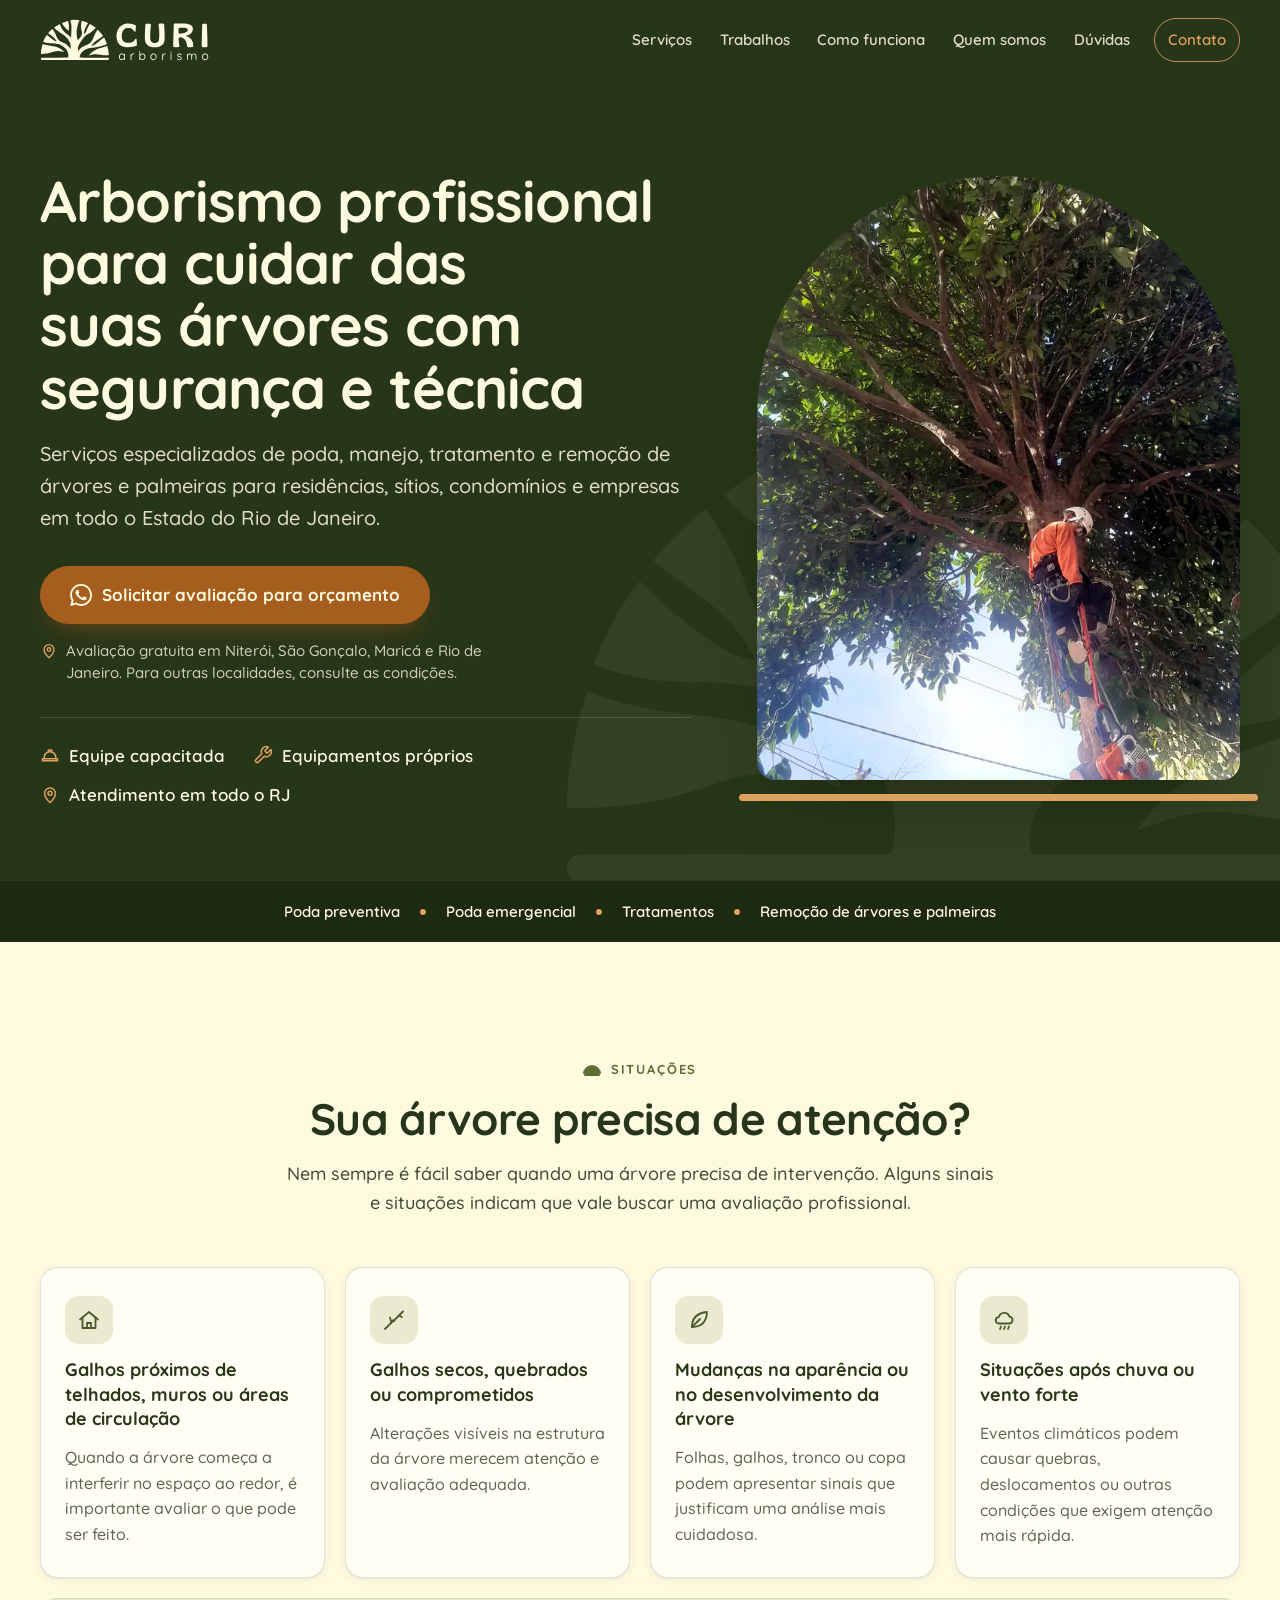
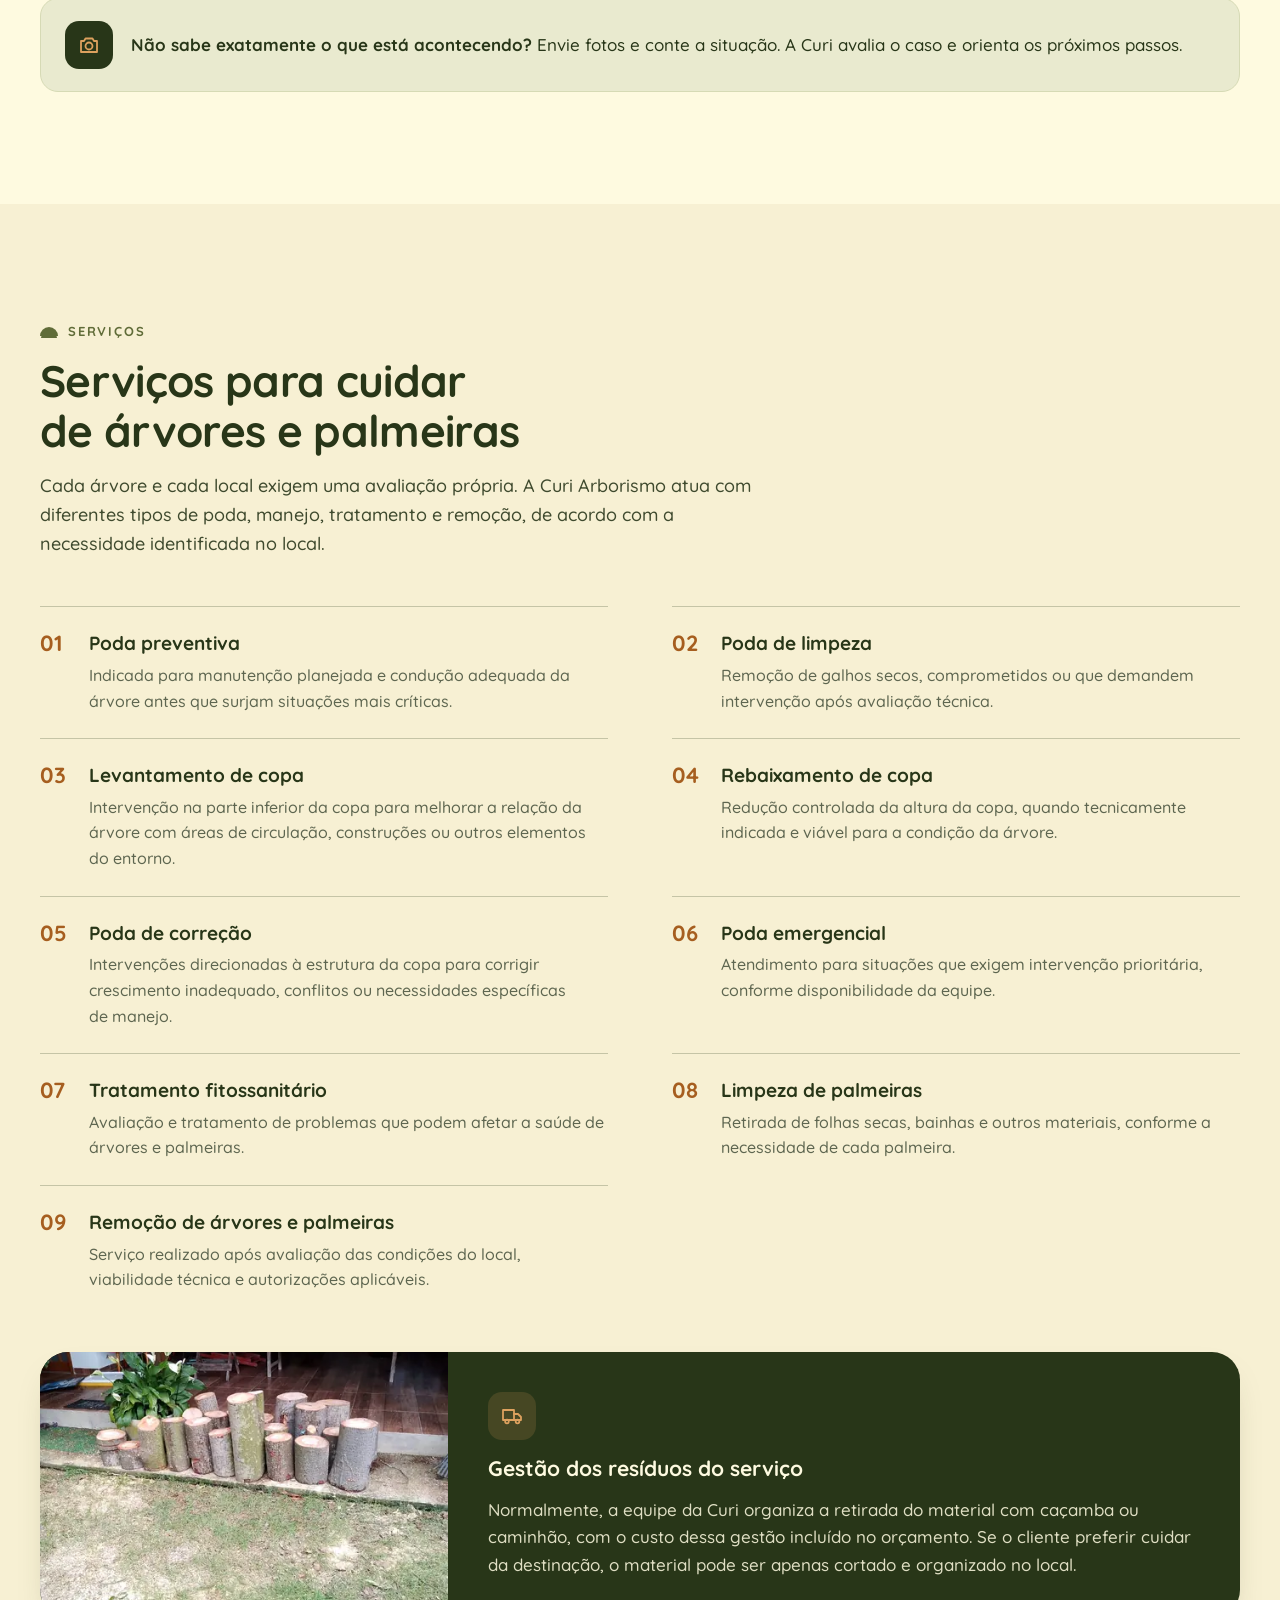
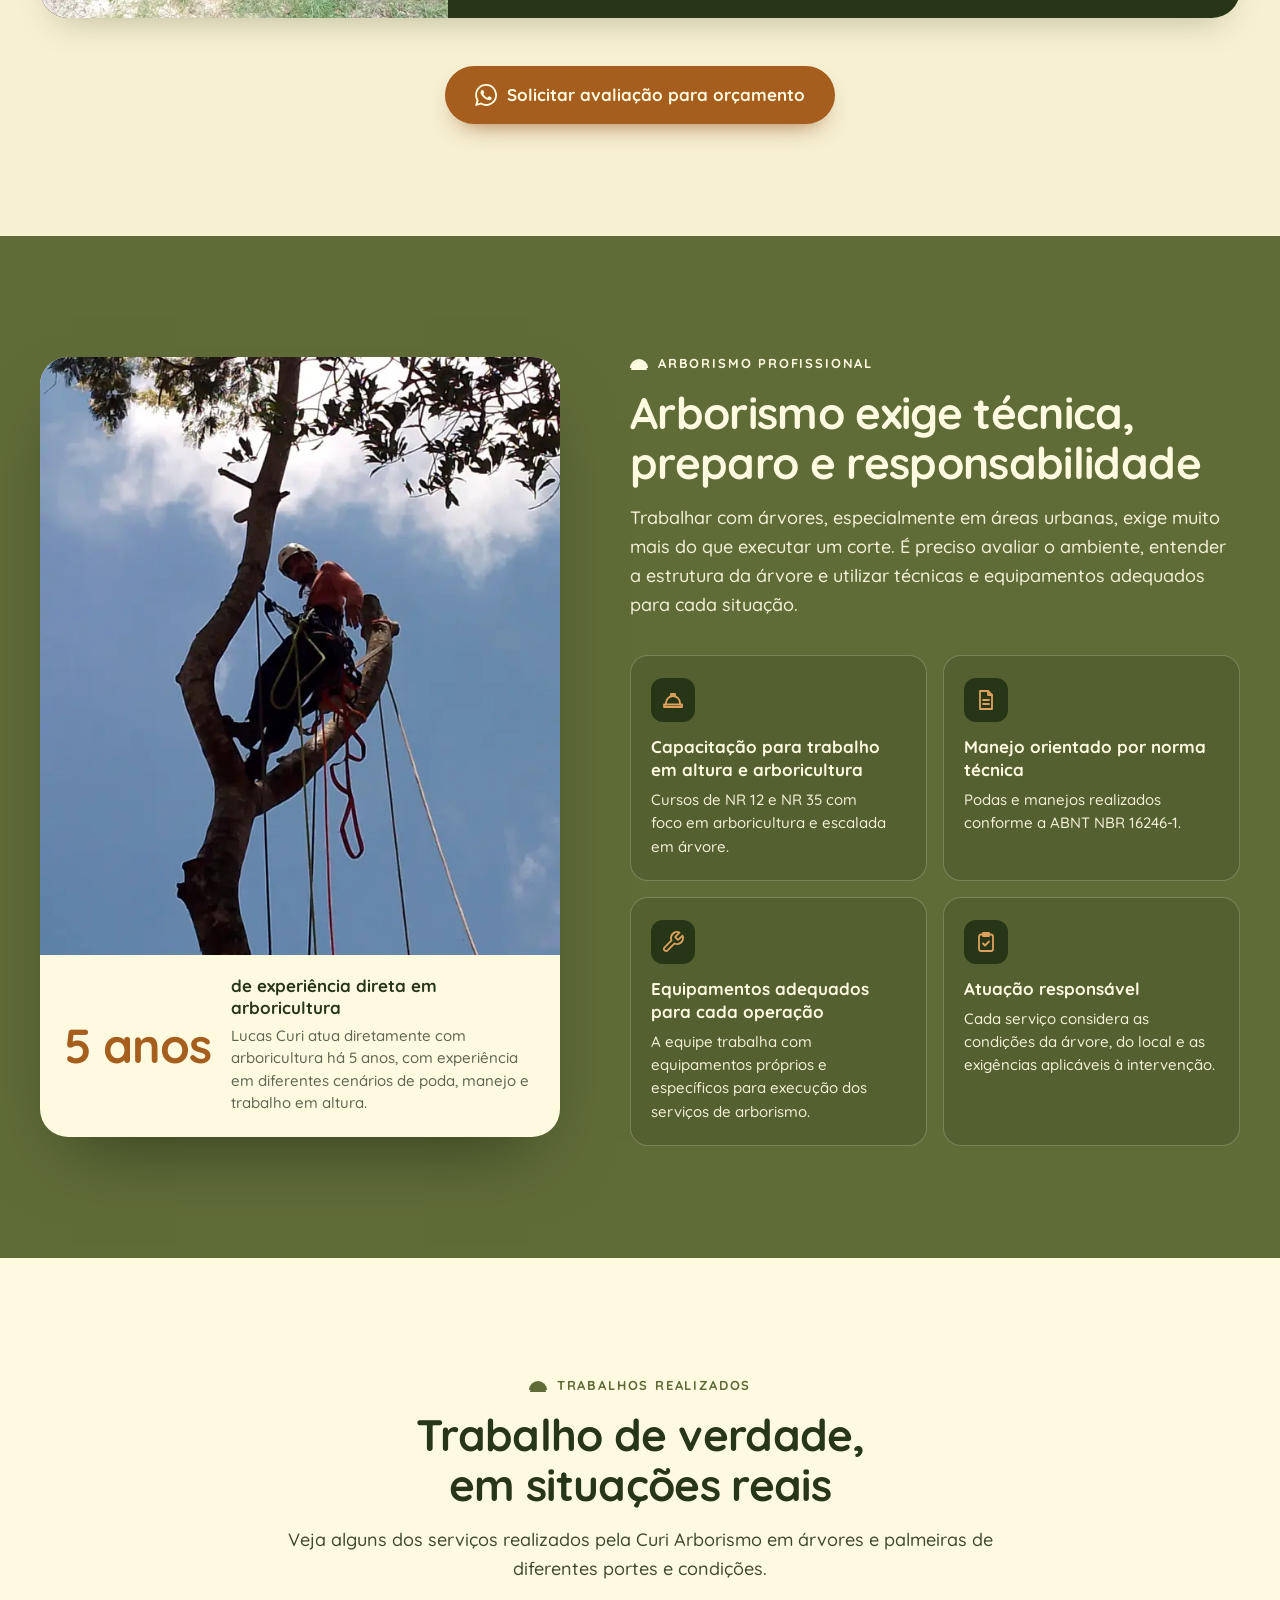
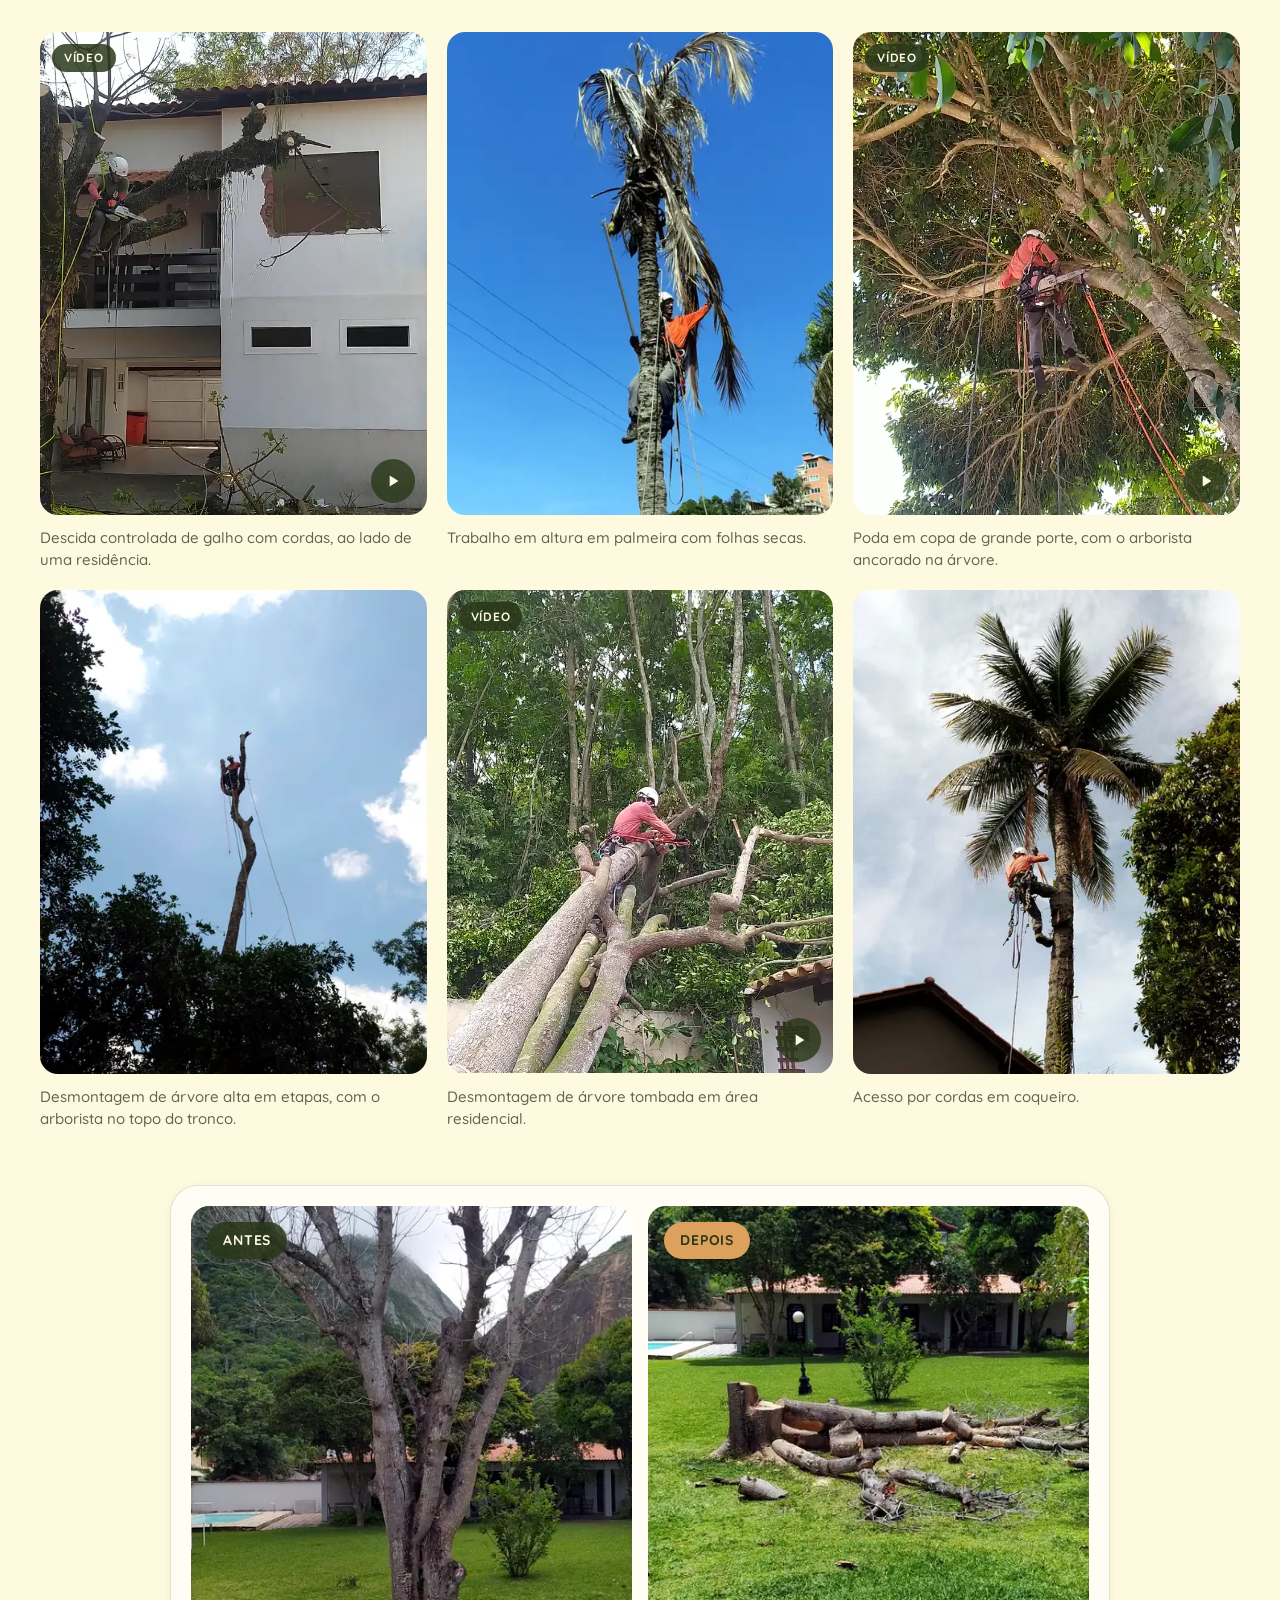
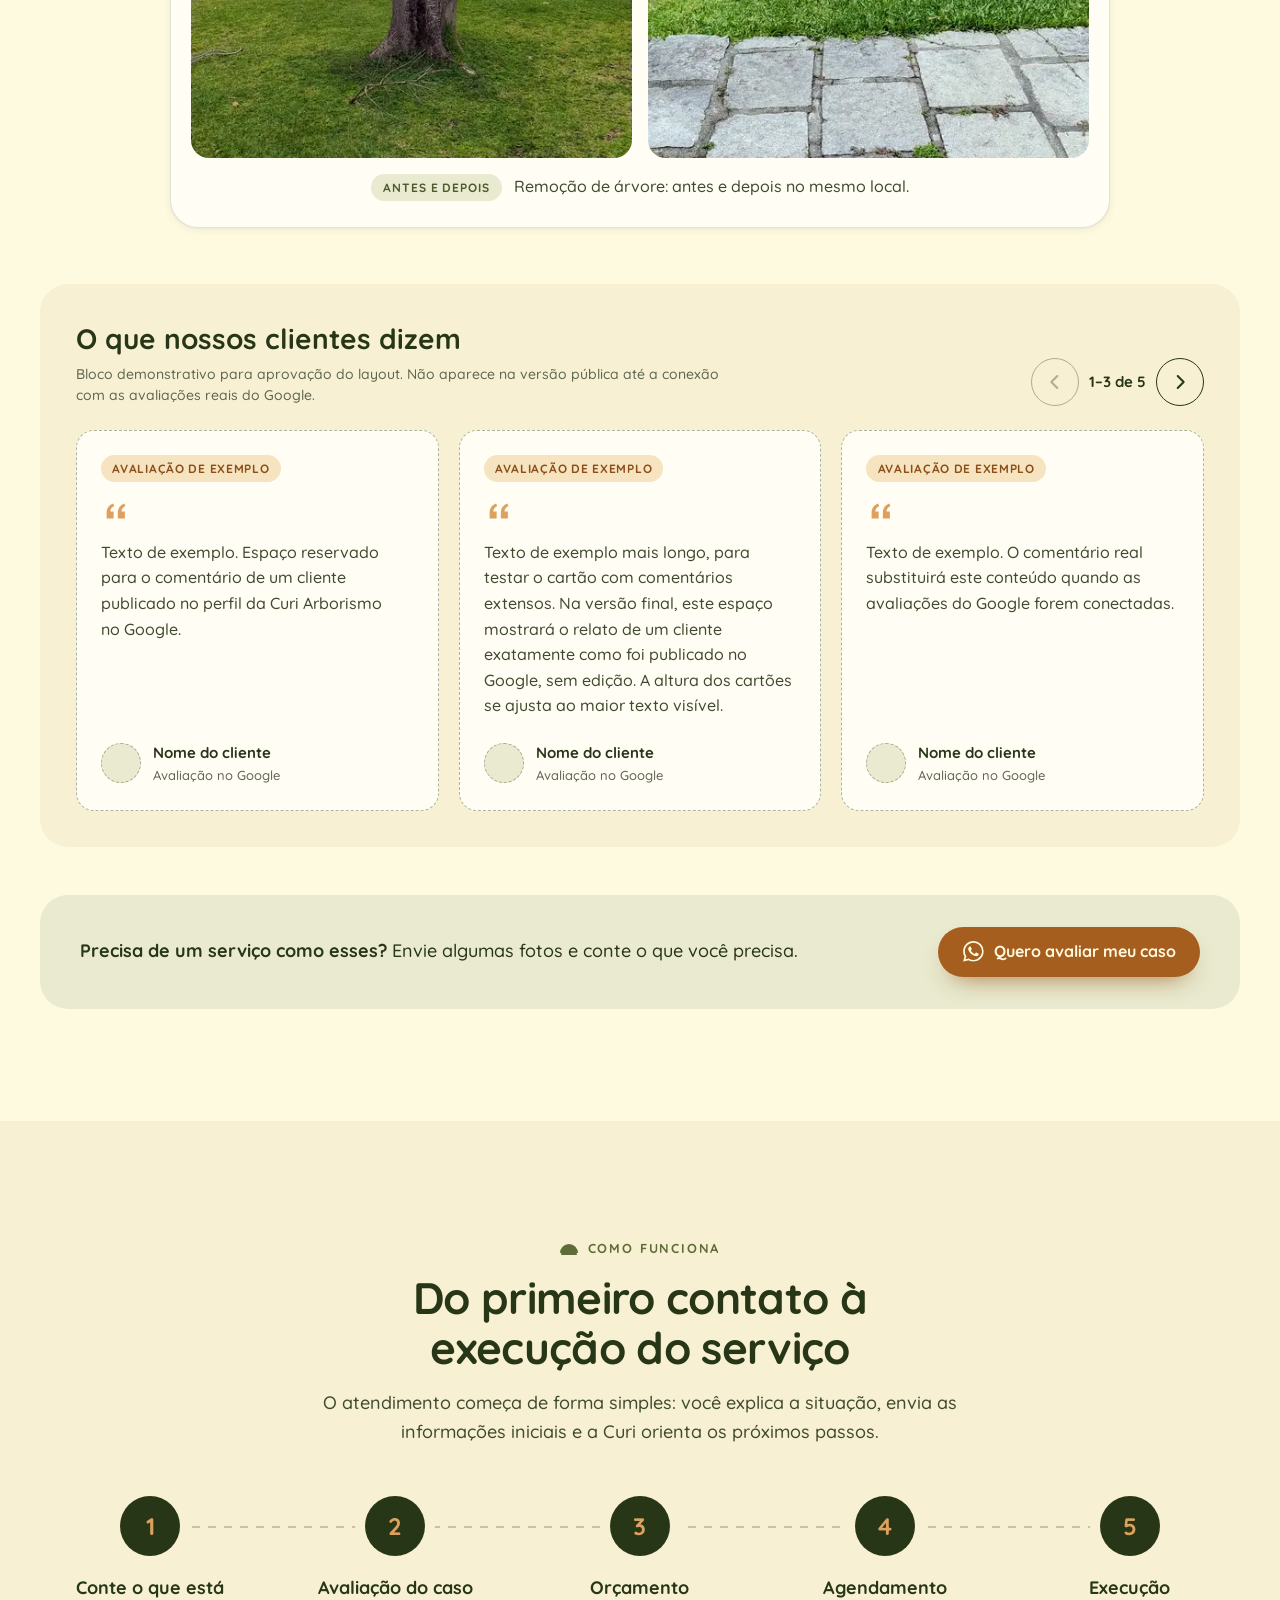
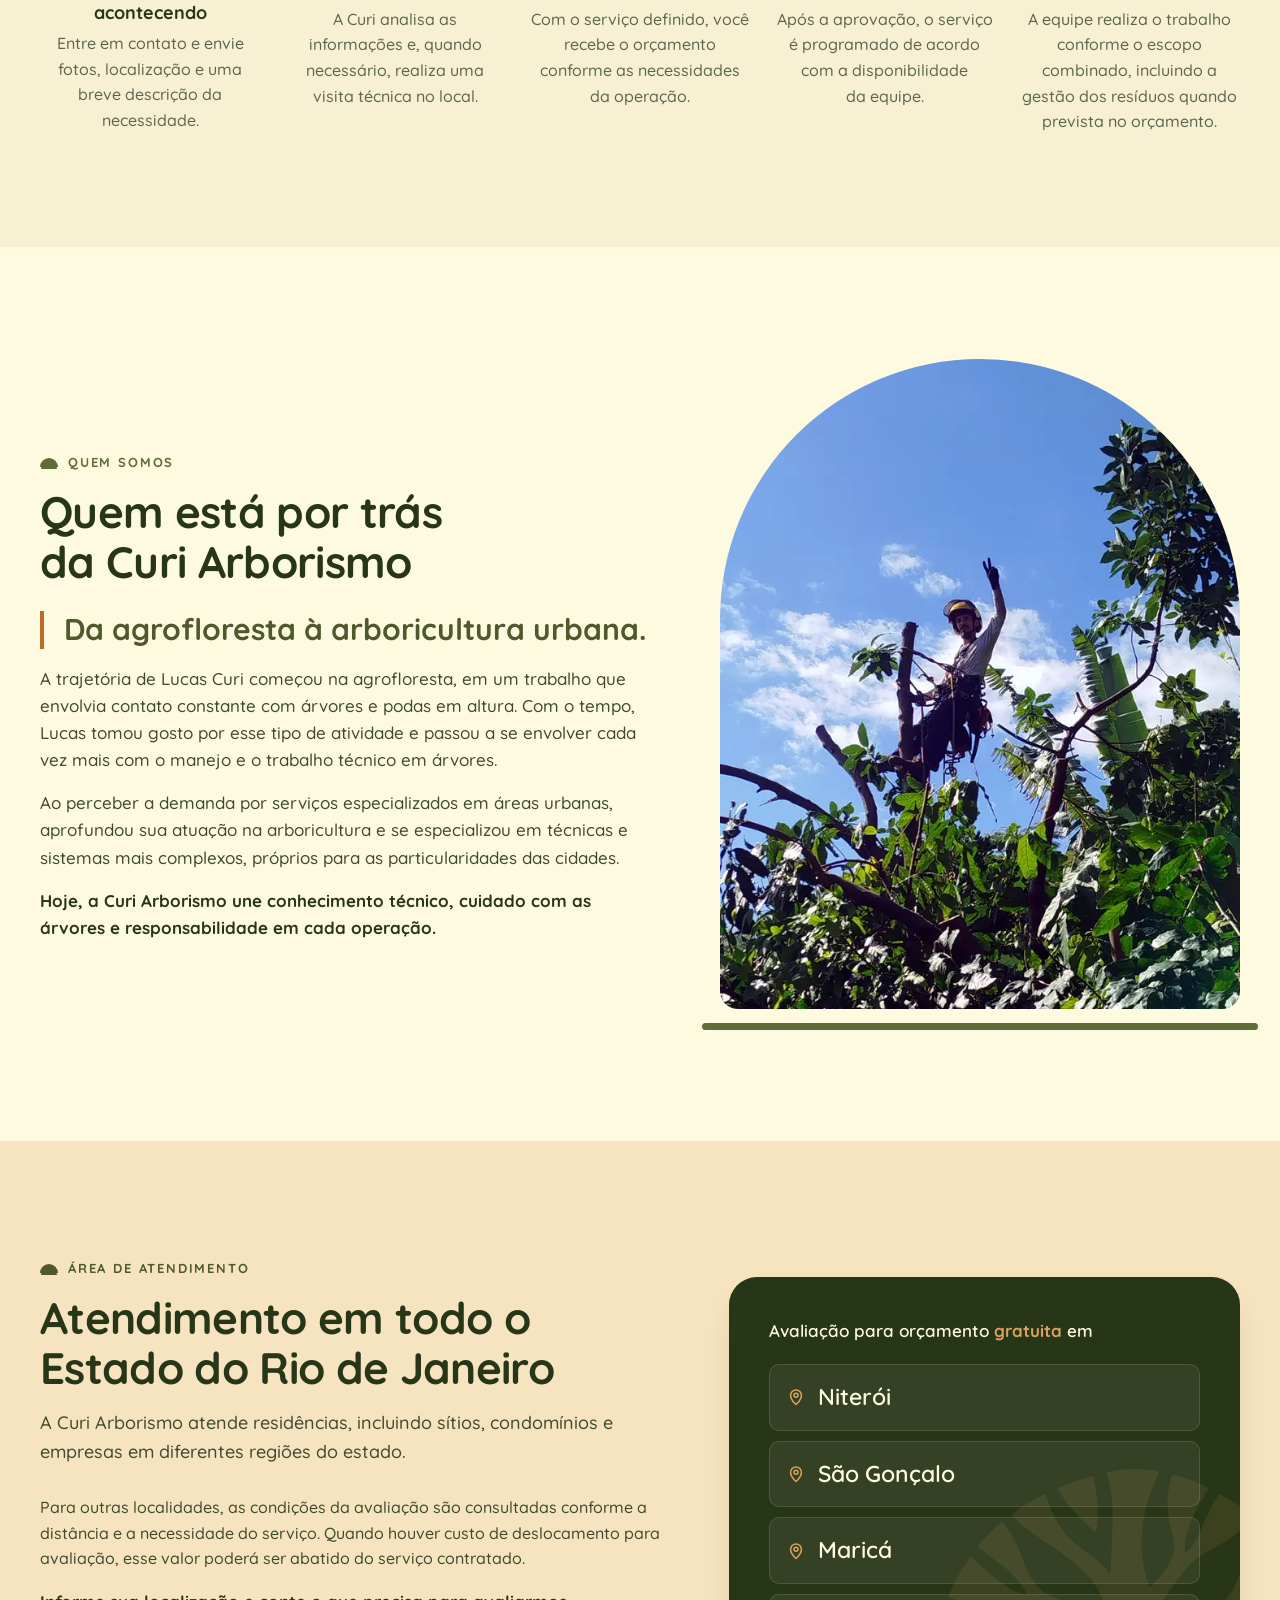
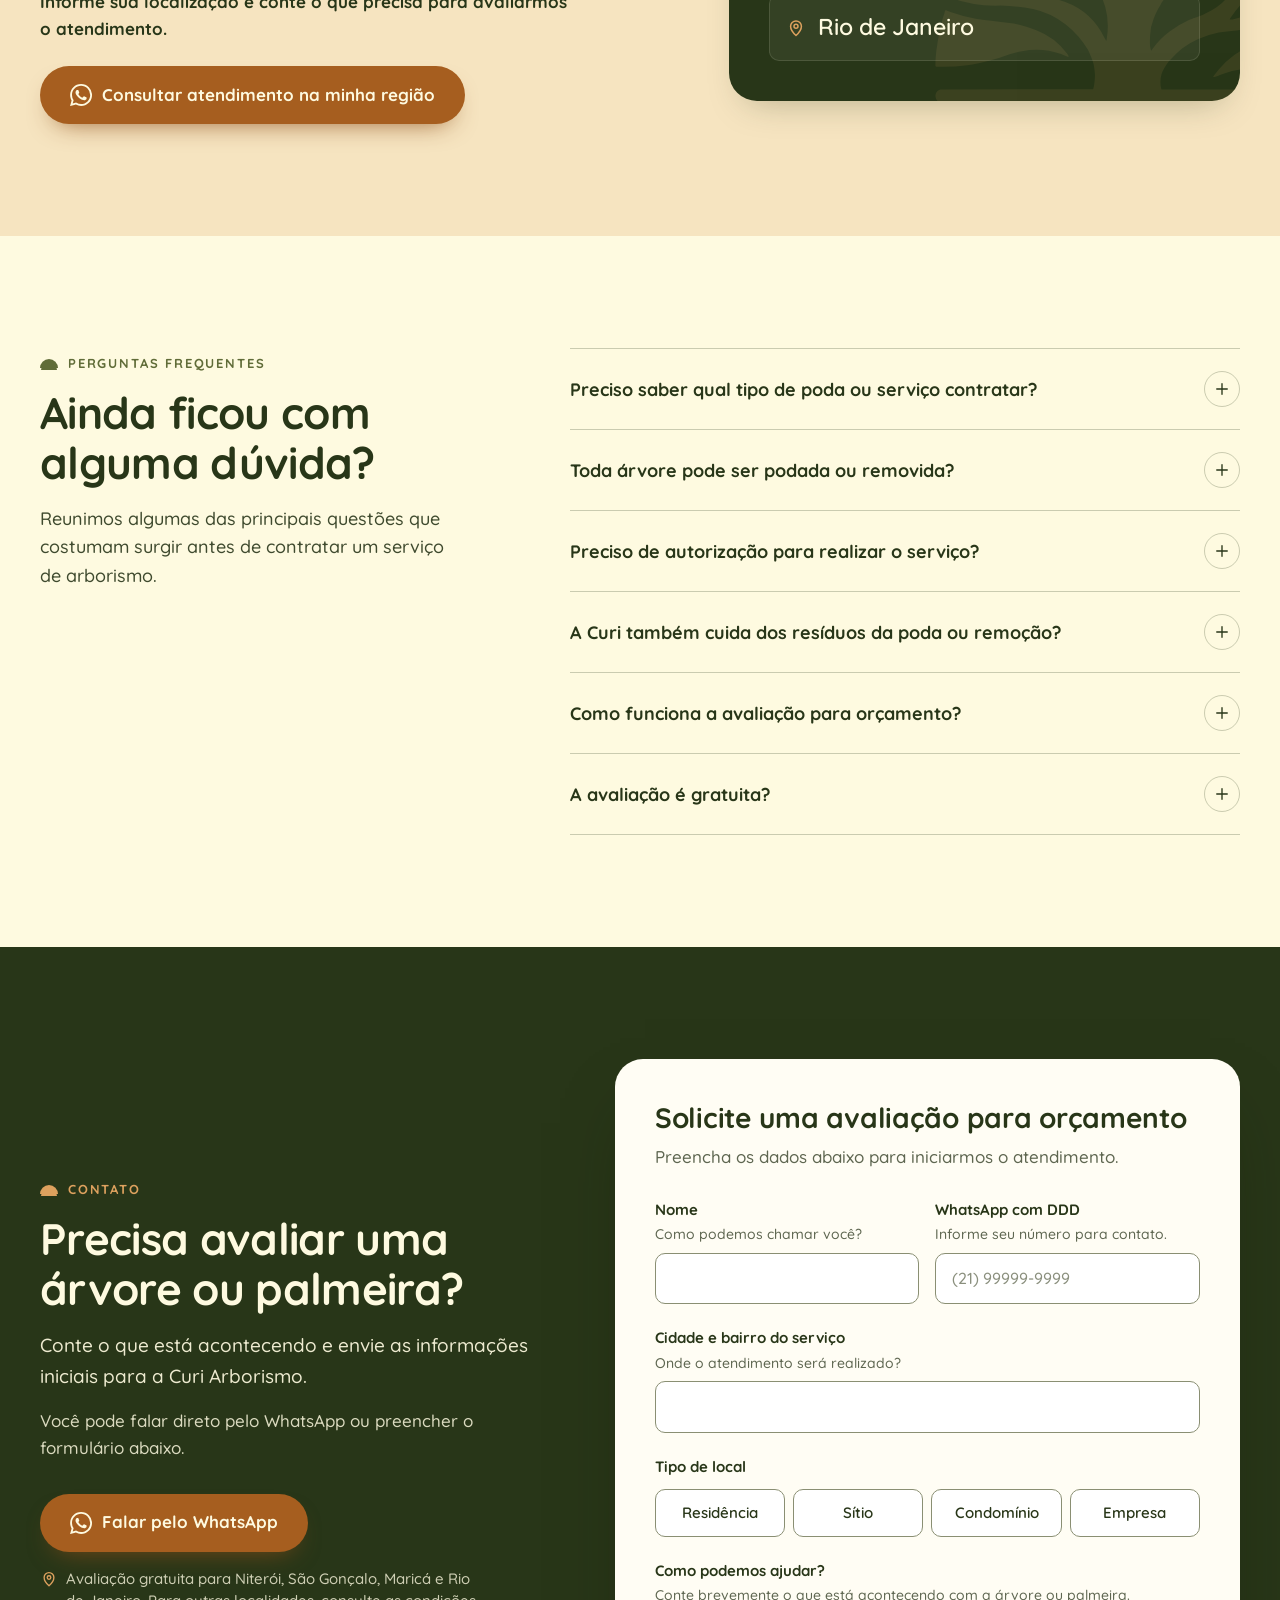
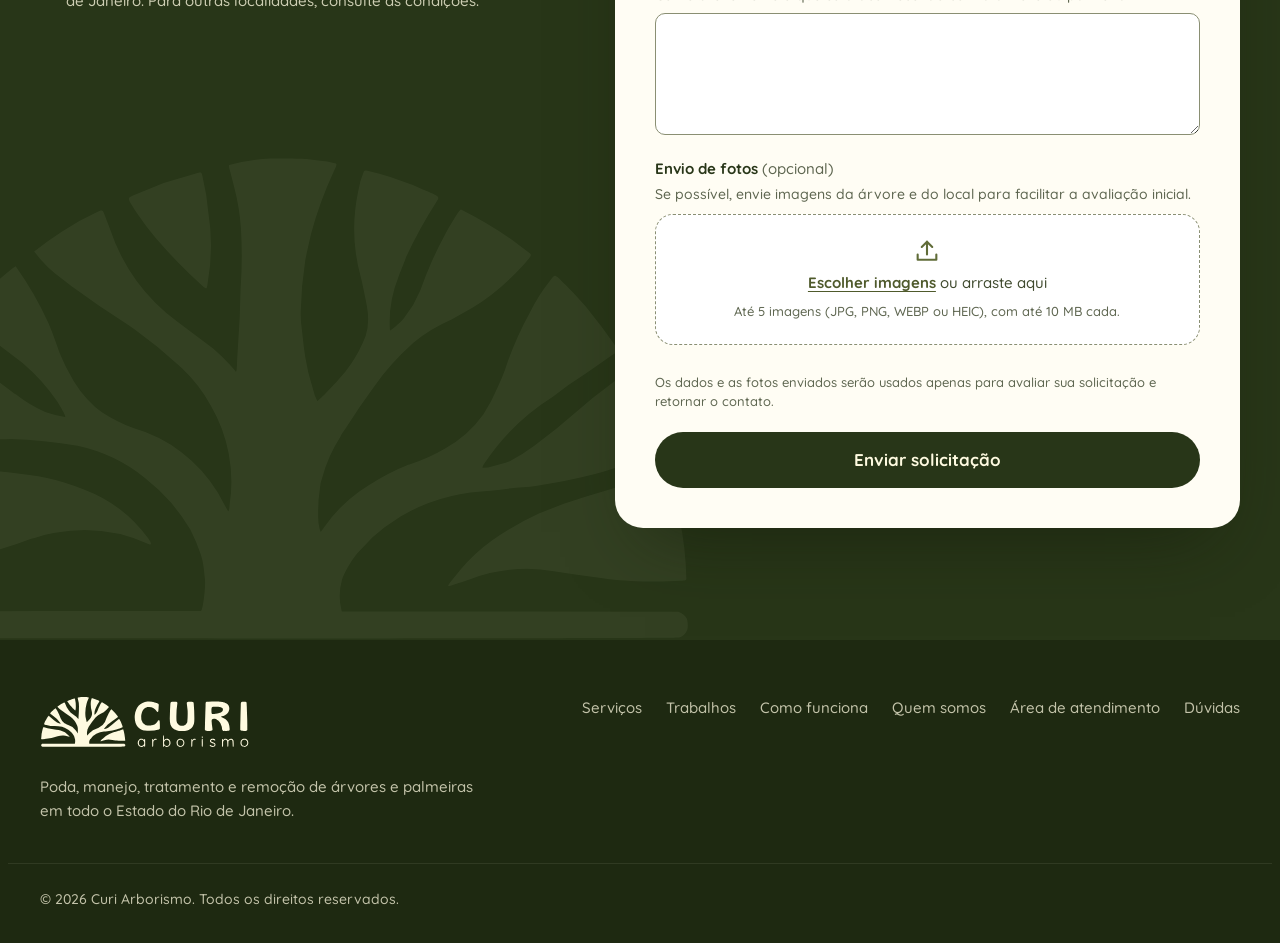
==== commit 9686a8de: "LP Curi Arborismo: rebrand com a identidade visual e ajustes do feedback - Paleta oficial, fonte Qui" ====
--- a/index.html
+++ b/index.html
@@ -5,7 +5,7 @@
   <meta name="viewport" content="width=device-width, initial-scale=1">
   <title>Curi Arborismo | Poda, tratamento e remoção de árvores no RJ</title>
   <meta name="description" content="Arborismo profissional em todo o Estado do Rio de Janeiro: poda, manejo, tratamento e remoção de árvores e palmeiras para residências, sítios, condomínios e empresas.">
-  <meta name="theme-color" content="#0E2419">
+  <meta name="theme-color" content="#283618">
   <meta name="robots" content="index, follow">
   <!-- PENDENTE: definir o domínio final e ativar o canonical e as URLs absolutas de og:url e og:image -->
   <!-- <link rel="canonical" href="https://www.DOMINIO.com.br/"> -->
@@ -18,14 +18,15 @@
   <meta property="og:image" content="assets/img/og-image.jpg">
   <meta property="og:image:width" content="1200">
   <meta property="og:image:height" content="630">
-  <meta property="og:image:alt" content="Arborista da Curi Arborismo ancorado na copa de uma árvore durante uma poda">
+  <meta property="og:image:alt" content="Logo da Curi Arborismo ao lado de um arborista ancorado na copa de uma árvore durante uma poda">
   <meta name="twitter:card" content="summary_large_image">
 
   <link rel="icon" href="assets/img/favicon.svg" type="image/svg+xml">
+  <link rel="apple-touch-icon" href="assets/img/apple-touch-icon.png">
 
   <link rel="preconnect" href="https://fonts.googleapis.com">
   <link rel="preconnect" href="https://fonts.gstatic.com" crossorigin>
-  <link rel="stylesheet" href="https://fonts.googleapis.com/css2?family=Figtree:wght@400;500;600;700&family=Fraunces:opsz,wght@9..144,500;9..144,600&display=swap">
+  <link rel="stylesheet" href="https://fonts.googleapis.com/css2?family=Quicksand:wght@400;500;600;700&display=swap">
   <link rel="stylesheet" href="assets/css/styles.css">
 
   <script src="assets/js/config.js" defer></script>
@@ -38,6 +39,8 @@
     "name": "Curi Arborismo",
     "description": "Serviços especializados de poda, manejo, tratamento e remoção de árvores e palmeiras para residências, sítios, condomínios e empresas em todo o Estado do Rio de Janeiro.",
     "image": "assets/img/og-image.jpg",
+    "logo": "assets/img/marca/curi-vertical.svg",
+    "telephone": "+55 21 99991-8187",
     "areaServed": [
       { "@type": "State", "name": "Rio de Janeiro" },
       { "@type": "City", "name": "Niterói" },
@@ -78,8 +81,10 @@
   </script>
 </head>
 <body>
-  <!-- Ícones (sprite SVG) -->
+  <!-- Ícones e marca (sprite SVG). O logo foi vetorizado a partir dos arquivos finais da identidade visual. -->
   <svg xmlns="http://www.w3.org/2000/svg" aria-hidden="true" style="display:none">
+    <symbol id="logo-h" viewBox="0 0 2427 603"><path fill="currentColor" fill-rule="evenodd" d="m474 12-10 2-23 4q-5 1-3 11l10 44c2 4 4 33 4 52a1495 1495 0 0 1-5 119l-1 23-13-13c-12-13-24-22-48-39l-31-25-21-24a296 296 0 0 1-44-84q-2-6-7-7c-4 0-43 22-61 35-20 13-20 13-14 20 12 15 57 49 84 66l59 41a235 235 0 0 1 83 112l2 9 2 8c3 6 3 58 0 66 0 1-4-1-4-3s-12-21-20-31a178 178 0 0 0-92-64l-4-1c-3 0-27-13-33-17a142 142 0 0 1-45-59l-9-23-1-2-5-12-1-4a339 339 0 0 0-42-74c-6 0-56 47-62 59q-2 3 13 13l26 20a264 264 0 0 1 78 80l3 6c0 2-10 1-13 0l-28-14-36-25-34-28-27-24a153 153 0 0 0-23 32l-3 5-3 6-14 25-10 24q-3 8 4 10l7 1 7 3 8 2 36 7c9 2 42 5 61 5a610 610 0 0 1 85 9q5 0 21 6l9 3a242 242 0 0 1 80 57 141 141 0 0 1 25 35l6 12 2 6a125 125 0 0 1 5 77l-190 1c-182 0-188 0-192 2-12 7-12 24 1 30l5 2h473c437 0 473 0 477-2 15-5 16-23 2-30-4-2-9-2-205-2-191 0-202 0-203-2-2-5-2-26 1-34a163 163 0 0 1 80-82 239 239 0 0 1 89-25l18-1 79-11 46-11 35-11c4-3 17-8 19-8l2-1 3-2 13-6q3-3-3-19l-17-42-13-26c-5-8-6-9-13-3l-32 25-41 34-44 34a133 133 0 0 1-32 15c-3 2-19 4-19 3 0-7 33-44 55-61a806 806 0 0 1 71-52l31-22q8-3-1-14a537 537 0 0 0-70-80c-1 0-16 17-16 19l-4 7-12 21a920 920 0 0 0-44 101 151 151 0 0 1-69 65l-2 2-3 1-5 2-61 27-6 4a220 220 0 0 0-59 57q-1 1-3-16a135 135 0 0 1 5-50l1-6 4-7 10-22a785 785 0 0 1 79-110 206 206 0 0 1 65-44l29-17a303 303 0 0 0 62-60 550 550 0 0 0-75-51q-9-6-12 0l-2 4-1 1-2 2-3 5-5 9-8 16a360 360 0 0 0-27 63l-4 6c-6 14-24 35-29 35a135 135 0 0 1 11-68l4-9 6-15 4-6 2-6 9-16 15-25c7-11 7-12 3-15l-4-3-2-1-7-3-8-4-4-1-5-1a292 292 0 0 0-48-17l-6-1-3 2-2 5-1 5-3 11-3 14a301 301 0 0 0 10 115c4 16 5 37 1 46l-9 21a243 243 0 0 1-39 49q-10 12-12 4l-2-5-1-5-1-7q-4-12-6-25l-3-13a405 405 0 0 1 12-153l1-3 6-19 3-9 2-5 3-7 12-27q-1-3-15-5l-12-2zm-76 18-6 2-7 1-5 1-4 2-26 9-5 1-25 11q-5 1-2 9l4 5c13 23 54 70 79 91 10 8 10 8 11-2l2-9a370 370 0 0 0-8-116q0-8-8-5m848 35a177 177 0 0 0-58 16 146 146 0 0 0-74 80l-1 4-1 5-5 13-2 6-1 5-1 7-2 11-2 14a239 239 0 0 0 9 88l2 3 4 10 2 3 3 7 3 5 5 7 5 7 9 9a179 179 0 0 0 37 25l11 4 3 2 5 1 5 2 8 1 5 1a408 408 0 0 0 165-13c2 0 10-8 10-11v-44c-1-46-3-51-13-51q-7-2-16 16c-5 10-30 32-35 32l-3 2-3 1-4 1-4 2-5 1c-10 4-19 6-41 5a81 81 0 0 1-33-3l-6-1-8-4a78 78 0 0 1-41-52c-3-9-3-14-4-36a112 112 0 0 1 3-38l2-6 1-6 2-6 3-6 1-5 3-6 3-6 1-1 3-4c2-3 16-19 19-20l10-6 6-3 4-1 4-2 6-1a149 149 0 0 1 47 1q21 3 41 23l11 12 11 16q7 7 14 1 4-3 6-41l1-21c2-2 1-20 0-23-2-4-8-10-11-10l-3-1-3-2-4-2-4-1-4-1-5-2-13-4-8-2-7-2-7-1-7-1a206 206 0 0 0-54-3m749 0-39 1c-37 0-35-2-36 46l-3 85-1 34-2 59c-2 110-2 101-1 105 3 7 8 8 29 10q18 1 44-2 16-2 15-15l-6-45-2-15-2-26c-2-15-1-20 3-29q7-12 27-10l10 2 4 2 5 1 3 2 3 1 3 2 2 1 19 14 14 15 4 8 2 2 2 2 16 43 4 29q0 9 7 14c3 2 7 2 27 4 13 1 14 1 39-2 13-1 16-7 14-27a174 174 0 0 0-8-49 108 108 0 0 0-60-70l-12-5-4-2-4-1c-4 0-13-5-13-7q2-4 15-7l5-2 4-1 5-1 6-3q14-5 20-11l5-3a115 115 0 0 0 25-27 61 61 0 0 0 9-21 75 75 0 0 0-5-55c-1-4-17-21-19-21l-5-3q-8-6-12-6l-3-1-3-2-4-2-5-1-3-1-6-2-7-1-9-2-14-2c-19-3-65-4-102-2m-465 2q-19 3-18 23l-1 15-3 52-3 104a295 295 0 0 0 7 67l1 5 2 4 2 3 1 2 2 3 1 3 2 3 1 2c0 4 19 23 29 30 6 4 9 6 18 9l11 5 3 1 6 2 10 2c16 4 17 4 47 4a142 142 0 0 0 49-4l7-2 6-1 4-2 3-1 3-2 5-1 7-4c8-4 22-15 28-22 9-10 10-11 14-20l9-19 2-6 1-7 1-4c2-2 3-25 3-53a2151 2151 0 0 0-7-168c-1-21-7-24-42-24-31 0-40 4-39 18l10 87a940 940 0 0 1-4 130l-1 4c0 5-15 26-20 28l-4 3-14 6-5 2a87 87 0 0 1-49-6l-3-2c-3-1-15-13-17-17l-3-4-1-1-2-5c-4-8-4-9-4-12l-2-7a987 987 0 0 1 10-206q2-12-12-16c-5-1-44-2-51-1m815 1-8 2-3 2-3 3-1 3q-2 4-2 40l-3 106-1 50-2 69v48l2 4q3 8 18 9c16 2 48 1 54-2l5-5 3-4v-36a2415 2415 0 0 0-3-141l-3-94c-1-49-1-48-14-54-5-2-32-2-39 0m-336 58q-14 1-17 8c-4 6-5 38-3 58 1 10 1 10 5 14l4 4h8l16-1 12-2 9-2 9-1 7-1 6-2 6-1 5-2 5-1 3-2 5-1 7-4c9-4 10-5 16-11 8-8 9-11 9-22l-1-10-2-3c0-1-8-8-10-8l-2-1c-2-3-17-7-28-8-13-1-58-2-69-1M38 362l-2 4-1 5-3 9-8 31-1 8a155 155 0 0 0-6 38l-4 41q3 3 18 3a541 541 0 0 0 174-34 180 180 0 0 1 68-9 207 207 0 0 1 43 8l14 4q25 13 2-13a191 191 0 0 0-94-56q-8-4-24-6l-27-5-17-2-83-13-39-12zm919 26-6 2-3 1-8 4-21 7-7 2-8 3-16 4-4 2-5 1-16 4-18 6-21 8-8 3-3 2-3 1a266 266 0 0 0-106 81q-10 11 12 2l19-6 23-6 14-3a194 194 0 0 1 67 4l36 5 17 2 19 2h73q6-1 3-15l-2-19-6-41-6-28q1-4-5-19l-1-6q-1-7-10-3m472 71c-2 2-3 123-1 127q1 3 4 3 7 1 6-8l1-6 4 3 10 8 3 1 5 2 8 2c10 1 27-7 33-16l3-4 7-15c2-7 1-25-1-27l-1-3c0-7-12-22-21-26l-7-3-11-1q-10-1-16 3l-4 2-7 5-5 4-2-51q-5-4-8 0m449 12q-4 1-3 5 0 9 7 8 13-2 6-12-3-5-10-1m-713 26q-9 2-16 9c-5 5-12 15-12 17l-1 5c-3 4-3 27-1 30l2 4 3 7 3 5c0 1 10 10 14 12 9 5 21 6 28 4l9-4 5-3 4-4q6-6 5 2 1 8 6 8c6 0 6-3 6-51-1-40 0-40-7-40q-5 0-5 8l-1 3q-2 1-4-3c-1-1-11-8-13-8l-4-1c-3-2-15-2-21 0m167 0c-7 4-15 11-15 13l-5 5v-4q2-15-8-13c-3 2-3 6-3 46 0 45 0 46 7 45 4-1 5-6 5-29q0-29 3-34l2-4 7-8q10-10 19-7c5 1 5 1 8-1 8-8-8-15-20-9m289-1q-11 2-23 12c-3 2-11 14-11 16l-1 5q-3 3-2 14 0 12 2 14l1 4c0 2 3 9 6 12l3 3 13 10 3 1c4 2 16 4 21 4l7-2c19-3 35-24 34-46a45 45 0 0 0-53-47m164 1c-7 4-15 11-15 13l-5 5v-3c1-4 0-12-2-13q-5-3-8 2l-1 43c0 43 0 44 5 45 6 0 7-3 7-29q0-29 3-34l2-4 7-8q10-10 19-7c5 1 5 1 8-1 8-8-8-15-20-9m96-1c-5 3-5 5-5 47 0 38 0 40 2 43q4 5 8 1c3-3 3-87 0-89q-3-4-5-2m111 1-5 1c-2 0-12 8-14 13q-6 14 5 26c3 4 16 10 19 10l5 1 4 2 6 2c14 6 16 17 5 25-8 5-26 3-32-3l-13-9-3 2c-8 8 15 24 34 24a44 44 0 0 0 20-5c16-7 16-34-1-42l-5-3-3-1-4-1-4-2-16-6c-7-3-9-15-4-19l4-3 7-2q12-3 23 6 9 7 12 2 2-7-9-15c-9-5-25-7-31-3m368-1q-10 2-21 12c-3 2-11 14-11 16l-1 5q-2 3-2 14-1 12 2 14l1 4c0 2 3 9 6 12l3 3 13 10 3 1c4 2 16 4 21 4l7-2q11-2 21-11c22-23 16-63-11-78-8-4-22-6-31-4m-214 1c-5 1-13 5-13 6l-1 1-5 4-4 2-1-3c2-2-1-8-4-9-7-1-7 0-7 46 0 45 0 46 7 45 4-1 5-6 5-33 0-30 1-32 8-40l7-5 4-1c3-3 14-2 19 0 9 6 10 11 11 48 1 29 1 31 5 31 6 0 7-3 7-35l1-29 3-4 8-8c4-4 20-7 25-4l3 2 5 5 1 2c2 2 3 8 4 39 1 29 1 31 5 32 7 1 7-1 7-38-1-35-1-36-8-45-6-7-21-12-28-9l-6 1-4 1-8 5-6 5q-8 7-7 3c0-2-7-10-9-11l-4-1q0-2-13-3zm-977 11-5 2-2 1q-6 2-12 13c-3 5-3 6-3 19l1 15 2 4c0 3 9 12 14 14 13 7 31 1 38-11l3-5 3-9q2-14-4-27c-2-4-10-12-14-14s-15-3-21-2m293 0c-7 1-21 13-21 20l-1 4c-3 5-2 22 2 29l2 4c1 3 10 11 12 11l3 2c2 2 17 2 23-1 4-2 15-13 15-16l2-4 1-14c0-11 0-12-3-18q-10-21-35-17m159 0c-7 1-21 12-21 17l-2 4-1 14 1 14 2 4c0 3 13 15 15 15l3 2c3 2 20 2 22-1l4-1c3 0 15-13 15-17l1-4q3-1 2-12 1-11-2-12l-1-5c0-3-10-13-15-16-5-2-16-3-23-2m741 0c-6 1-21 12-21 17l-2 4c-2 4-2 25 0 28l2 4c0 3 13 15 15 15l3 2c3 2 20 2 22-1l4-1c3 0 15-13 15-17l1-4q3-1 2-12 1-11-2-12l-1-5c0-3-10-13-15-16-5-2-16-3-23-2"/></symbol>
+    <symbol id="logo-mark" viewBox="0 0 2169 1293"><path fill="currentColor" fill-rule="evenodd" d="M1055 12a531 531 0 0 0-110 17q-3 2 3 19l10 39a577 577 0 0 1 18 111 1236 1236 0 0 1-1 159 2649 2649 0 0 1-7 153l-2 32c-1 25-1 32-3 33q-1 2-2-1a501 501 0 0 0-58-59l-95-71a508 508 0 0 1-179-247l-15-39c-4-10-5-10-17-5a702 702 0 0 0-94 52 897 897 0 0 0-74 53 329 329 0 0 0 76 74l23 18a2327 2327 0 0 0 150 102l18 13a1267 1267 0 0 1 124 102 409 409 0 0 1 76 98 401 401 0 0 1 50 263q-1 18-4 17l-8-14-19-35a385 385 0 0 0-224-171 435 435 0 0 1-83-42l-18-14q-43-37-73-98a470 470 0 0 1-33-79l-8-22-10-24a908 908 0 0 0-86-149l-8 5a821 821 0 0 0-127 126c-4 5-2 7 16 20l134 102a512 512 0 0 1 96 106c18 30 23 40 19 40a298 298 0 0 1-48-12l-7-3a343 343 0 0 1-73-44l-7-4-3-3-52-39a1312 1312 0 0 1-91-82c-22-21-22-21-24-20a597 597 0 0 0-75 116l-40 84c-6 14-6 18 0 21a729 729 0 0 0 277 44 1304 1304 0 0 1 177 18 427 427 0 0 1 178 85 525 525 0 0 1 70 66 558 558 0 0 1 50 70 471 471 0 0 1 28 67l3 11c3 10 6 32 8 58 1 24-6 80-11 80H455l-413 1-6 2q-23 10-23 34 1 25 23 34c7 2 2090 2 2099-1q14-3 21-19c3-7 2-24-1-31q-7-13-22-18l-447-1h-443l-1-2a155 155 0 0 1 1-81c5-17 21-46 40-70l41-43 31-26 43-29a493 493 0 0 1 213-66l25-2a1333 1333 0 0 1 104-11l15-2 54-9 22-4 43-9a801 801 0 0 0 134-41l13-5 31-13 34-16q8-2 0-23l-3-9a543 543 0 0 0-28-75l-10-20a625 625 0 0 0-42-81l-12 8-33 25a1390 1390 0 0 0-104 84l-43 36-59 46a496 496 0 0 1-65 41l-11 4-46 12-12 1q-8 2 3-13a595 595 0 0 1 180-175 942 942 0 0 1 85-60l72-50c16-11 17-12 10-22a1725 1725 0 0 0-79-105l-25-28c-14-16-43-44-50-51-8-6-9-6-16 3l-5 7a449 449 0 0 0-53 84 870 870 0 0 0-66 152l-7 18-11 25a473 473 0 0 1-39 74 311 311 0 0 1-101 90 447 447 0 0 1-94 42l-4 1-7 3-19 8a648 648 0 0 0-103 60 398 398 0 0 0-92 93l-10 14-3-8-3-16a406 406 0 0 1 4-93q1-14 6-27a373 373 0 0 1 48-108c3-7 4-8 17-27a1619 1619 0 0 1 70-103 678 678 0 0 1 106-119 435 435 0 0 1 101-61l55-31q69-42 130-108c27-30 28-32 21-37l-21-16-21-16a1090 1090 0 0 0-139-83q-3 0-16 21l-18 30-6 11a1017 1017 0 0 0-67 150l-3 7-17 34-25 36c-12 13-32 31-36 31a317 317 0 0 1 22-140l3-9 14-35 4-11a1227 1227 0 0 1 81-147c7-12 7-12-22-25l-15-6a420 420 0 0 0-60-24l-26-9-29-9-32-8q-6-2-9 2a216 216 0 0 0-15 53 478 478 0 0 0 7 227l3 12 10 48 3 16q8 44-3 79a358 358 0 0 1-73 117c-16 19-53 56-55 56l-7-16-12-42-5-18-8-41-4-28-5-45a271 271 0 0 1-3-48 1036 1036 0 0 1 12-135l3-15 12-54a1032 1032 0 0 1 60-165c8-16 9-20 6-22a215 215 0 0 0-47-8l-31-4c-14-1-73-2-94-1M859 51l-20 6-27 8a476 476 0 0 0-76 26l-44 18c-18 8-18 6 9 48a705 705 0 0 0 50 66 1373 1373 0 0 0 122 125c11 10 12 10 14-1a569 569 0 0 0 2-197 515 515 0 0 0-13-81c-4-22-4-22-17-18M65 784l-3 11-5 15-1 4-3 9-11 44-7 32-5 24-1 6-3 18-6 40c-2 7-6 52-7 81 0 22-5 19 43 19a1170 1170 0 0 0 130-9 299 299 0 0 0 56-9l36-8 27-7a835 835 0 0 0 116-36l11-3a284 284 0 0 1 52-13 413 413 0 0 1 249 30q11 4-3-16a370 370 0 0 0-168-128l-26-10-28-9a476 476 0 0 0-92-20l-46-6-11-1-42-5-27-3-11-1-47-8a775 775 0 0 1-137-36c-29-11-27-11-30-5m2028 55-53 21-16 6-18 5-121 36-20 7-35 11-17 7-49 19a788 788 0 0 0-125 72 457 457 0 0 0-82 76l-22 27q-14 17-10 17c1 1 16-4 27-8l9-3 23-8a434 434 0 0 1 102-24 373 373 0 0 1 118 4l56 8 64 9 27 4c51 6 130 8 188 4 13-1 15-1 15-6a826 826 0 0 0-18-158l-9-43-11-49q-8-33-11-35c-2-3-3-2-12 1"/></symbol>
     <symbol id="i-whatsapp" viewBox="0 0 24 24"><path fill="currentColor" stroke="none" d="M17.47 14.38c-.3-.15-1.76-.87-2.03-.97-.27-.1-.47-.15-.67.15-.2.3-.77.97-.94 1.16-.17.2-.35.22-.64.07-.3-.15-1.26-.46-2.39-1.47-.88-.79-1.48-1.76-1.65-2.06-.17-.3-.02-.46.13-.6.13-.14.3-.35.45-.52.15-.18.2-.3.3-.5.1-.2.05-.37-.03-.52-.07-.15-.67-1.61-.92-2.2-.24-.58-.49-.5-.67-.51h-.57c-.2 0-.52.07-.79.37-.27.3-1.04 1.02-1.04 2.48s1.07 2.88 1.21 3.07c.15.2 2.1 3.2 5.08 4.49.71.3 1.26.49 1.7.63.71.22 1.36.19 1.87.12.57-.09 1.76-.72 2-1.41.25-.7.25-1.29.18-1.41-.08-.13-.28-.2-.57-.35m-5.42 7.4h-.01a9.87 9.87 0 0 1-5.03-1.38l-.36-.21-3.74.98 1-3.65-.24-.37a9.86 9.86 0 0 1-1.51-5.26c0-5.45 4.44-9.88 9.89-9.88 2.64 0 5.12 1.03 6.99 2.9a9.82 9.82 0 0 1 2.89 6.99c0 5.45-4.44 9.88-9.88 9.88m8.41-18.3A11.82 11.82 0 0 0 12.05 0C5.5 0 .16 5.34.16 11.89c0 2.1.55 4.14 1.59 5.95L.06 24l6.3-1.65a11.88 11.88 0 0 0 5.68 1.45h.01c6.55 0 11.89-5.34 11.89-11.89a11.82 11.82 0 0 0-3.48-8.41Z"/></symbol>
     <symbol id="i-pin" viewBox="0 0 24 24"><path d="M12 21s-6.5-5.6-6.5-11a6.5 6.5 0 0 1 13 0c0 5.4-6.5 11-6.5 11z"/><circle cx="12" cy="10" r="2.4"/></symbol>
     <symbol id="i-helmet" viewBox="0 0 24 24"><path d="M5 16.5V15a7 7 0 0 1 14 0v1.5"/><path d="M10 8.4V6h4v2.4"/><path d="M3 16.5h18V19H3z"/></symbol>
@@ -102,6 +107,9 @@
     <symbol id="i-play" viewBox="0 0 24 24"><path fill="currentColor" stroke="none" d="M8 5.5v13l10.5-6.5z"/></symbol>
     <symbol id="i-pause" viewBox="0 0 24 24"><path fill="currentColor" stroke="none" d="M7 5h3.5v14H7zM13.5 5H17v14h-3.5z"/></symbol>
     <symbol id="i-image" viewBox="0 0 24 24"><rect x="3.5" y="4.5" width="17" height="15" rx="2"/><circle cx="9" cy="10" r="1.8"/><path d="m20.5 16-5-5-8.5 8.5"/></symbol>
+    <symbol id="i-chevron-left" viewBox="0 0 24 24"><path d="m14.5 5.5-6.5 6.5 6.5 6.5"/></symbol>
+    <symbol id="i-chevron-right" viewBox="0 0 24 24"><path d="m9.5 5.5 6.5 6.5-6.5 6.5"/></symbol>
+    <symbol id="i-quote" viewBox="0 0 24 24"><path fill="currentColor" stroke="none" d="M9.6 6C6.4 7.3 4.5 9.9 4.5 13.4V18h5.6v-5.6H7.4c.1-2 1.2-3.5 3.2-4.4zm9 0c-3.2 1.3-5.1 3.9-5.1 7.4V18h5.6v-5.6h-2.7c.1-2 1.2-3.5 3.2-4.4z"/></symbol>
   </svg>
 
   <a class="skip-link" href="#conteudo">Pular para o conteúdo</a>
@@ -109,15 +117,8 @@
   <!-- Cabeçalho -->
   <header class="site-header" data-header>
     <div class="container header-inner">
-      <!-- PENDENTE: substituir pela versão final do logo -->
       <a class="brand" href="#topo" aria-label="Curi Arborismo, voltar ao início">
-        <svg class="brand-mark" viewBox="0 0 40 40" aria-hidden="true">
-          <circle cx="20" cy="20" r="19" fill="#A9C98A"/>
-          <circle cx="20.6" cy="19.4" r="13.2" fill="none" stroke="#0E2419" stroke-width="1.8" opacity=".45"/>
-          <circle cx="21.2" cy="18.8" r="8.2" fill="none" stroke="#0E2419" stroke-width="1.8" opacity=".7"/>
-          <circle cx="21.6" cy="18.4" r="3.4" fill="#0E2419"/>
-        </svg>
-        <span class="brand-name">Curi <span>Arborismo</span></span>
+        <svg class="brand-logo" aria-hidden="true"><use href="#logo-h"/></svg>
       </a>
 
       <button class="nav-toggle" type="button" aria-expanded="false" aria-controls="menu-principal" data-nav-toggle>
@@ -142,15 +143,17 @@
 
     <!-- Sessão 1 · Hero -->
     <section class="hero" id="topo" aria-labelledby="hero-title">
+      <svg class="brand-watermark" aria-hidden="true"><use href="#logo-mark"/></svg>
       <div class="container hero-grid">
         <div class="hero-content">
           <h1 id="hero-title">Arborismo profissional para cuidar das suas árvores com segurança e técnica</h1>
           <p class="hero-lead">Serviços especializados de poda, manejo, tratamento e remoção de árvores e palmeiras para residências, sítios, condomínios e empresas em todo o Estado do Rio de Janeiro.</p>
 
           <div class="hero-actions">
-            <a class="btn btn-primary btn-lg" href="#contato" data-wa="hero" data-wa-location="hero">
+            <a class="btn btn-primary btn-lg" href="https://wa.me/5521999918187?text=Ol%C3%A1!%20Gostaria%20de%20solicitar%20uma%20avalia%C3%A7%C3%A3o%20para%20or%C3%A7amento%20de%20um%20servi%C3%A7o%20de%20arborismo." target="_blank" rel="noopener" data-wa="hero" data-wa-location="hero">
               <svg class="icon" aria-hidden="true"><use href="#i-whatsapp"/></svg>
               Solicitar avaliação para orçamento
+              <span class="sr-only">(abre o WhatsApp)</span>
             </a>
             <p class="support-note">
               <svg class="icon" aria-hidden="true"><use href="#i-pin"/></svg>
@@ -166,7 +169,7 @@
         </div>
 
         <div class="hero-media">
-          <img class="photo" src="assets/img/fotos/hero-arborista-copa-960.webp"
+          <img class="photo photo--arch" src="assets/img/fotos/hero-arborista-copa-960.webp"
                srcset="assets/img/fotos/hero-arborista-copa-640.webp 640w, assets/img/fotos/hero-arborista-copa-960.webp 960w"
                sizes="(min-width: 960px) 40vw, 100vw" width="960" height="1200"
                alt="Arborista da Curi Arborismo com capacete e cadeirinha, ancorado no tronco de uma árvore de copa ampla"
@@ -187,7 +190,7 @@
     </section>
 
     <!-- Sessão 2 · Situações -->
-    <section class="section section--sand" id="situacoes" aria-labelledby="situacoes-title">
+    <section class="section section--cream" id="situacoes" aria-labelledby="situacoes-title">
       <div class="container">
         <header class="section-head section-head--center" data-reveal>
           <p class="eyebrow">Situações</p>
@@ -225,8 +228,8 @@
       </div>
     </section>
 
-    <!-- Sessão 3 · Serviços -->
-    <section class="section section--sand-2" id="servicos" aria-labelledby="servicos-title">
+    <!-- Sessão 3 · Serviços (lista numerada em duas colunas, sem caixas: diferencia das Situações) -->
+    <section class="section section--cream-2" id="servicos" aria-labelledby="servicos-title">
       <div class="container">
         <header class="section-head" data-reveal>
           <p class="eyebrow">Serviços</p>
@@ -234,72 +237,86 @@
           <p>Cada árvore e cada local exigem uma avaliação própria. A Curi Arborismo atua com diferentes tipos de poda, manejo, tratamento e remoção, de acordo com a necessidade identificada no local.</p>
         </header>
 
-        <div class="services-grid">
-          <article class="card service-card" data-reveal>
+        <ol class="service-list" role="list">
+          <li class="service-item" data-reveal>
             <span class="service-num" aria-hidden="true">01</span>
             <div><h3>Poda preventiva</h3><p>Indicada para manutenção planejada e condução adequada da árvore antes que surjam situações mais críticas.</p></div>
-          </article>
-          <article class="card service-card" data-reveal style="--i:1">
+          </li>
+          <li class="service-item" data-reveal style="--i:1">
             <span class="service-num" aria-hidden="true">02</span>
             <div><h3>Poda de limpeza</h3><p>Remoção de galhos secos, comprometidos ou que demandem intervenção após avaliação técnica.</p></div>
-          </article>
-          <article class="card service-card" data-reveal>
+          </li>
+          <li class="service-item" data-reveal>
             <span class="service-num" aria-hidden="true">03</span>
             <div><h3>Levantamento de copa</h3><p>Intervenção na parte inferior da copa para melhorar a relação da árvore com áreas de circulação, construções ou outros elementos do entorno.</p></div>
-          </article>
-          <article class="card service-card" data-reveal style="--i:1">
+          </li>
+          <li class="service-item" data-reveal style="--i:1">
             <span class="service-num" aria-hidden="true">04</span>
             <div><h3>Rebaixamento de copa</h3><p>Redução controlada da altura da copa, quando tecnicamente indicada e viável para a condição da árvore.</p></div>
-          </article>
-          <article class="card service-card" data-reveal>
+          </li>
+          <li class="service-item" data-reveal>
             <span class="service-num" aria-hidden="true">05</span>
             <div><h3>Poda de correção</h3><p>Intervenções direcionadas à estrutura da copa para corrigir crescimento inadequado, conflitos ou necessidades específicas de manejo.</p></div>
-          </article>
-          <article class="card service-card" data-reveal style="--i:1">
+          </li>
+          <li class="service-item" data-reveal style="--i:1">
             <span class="service-num" aria-hidden="true">06</span>
             <div><h3>Poda emergencial</h3><p>Atendimento para situações que exigem intervenção prioritária, conforme disponibilidade da equipe.</p></div>
-          </article>
-          <article class="card service-card" data-reveal>
+          </li>
+          <li class="service-item" data-reveal>
             <span class="service-num" aria-hidden="true">07</span>
             <div><h3>Tratamento fitossanitário</h3><p>Avaliação e tratamento de problemas que podem afetar a saúde de árvores e palmeiras.</p></div>
-          </article>
-          <article class="card service-card" data-reveal style="--i:1">
+          </li>
+          <li class="service-item" data-reveal style="--i:1">
             <span class="service-num" aria-hidden="true">08</span>
             <div><h3>Limpeza de palmeiras</h3><p>Retirada de folhas secas, bainhas e outros materiais, conforme a necessidade de cada palmeira.</p></div>
-          </article>
-          <article class="card service-card" data-reveal>
+          </li>
+          <li class="service-item" data-reveal>
             <span class="service-num" aria-hidden="true">09</span>
             <div><h3>Remoção de árvores e palmeiras</h3><p>Serviço realizado após avaliação das condições do local, viabilidade técnica e autorizações aplicáveis.</p></div>
-          </article>
-          <aside class="waste-card" aria-labelledby="residuos-title" data-reveal style="--i:1">
+          </li>
+        </ol>
+
+        <aside class="waste-block" aria-labelledby="residuos-title" data-reveal>
+          <div class="waste-media">
+            <img src="assets/img/fotos/galeria-material-organizado-800.webp"
+                 srcset="assets/img/fotos/galeria-material-organizado-480.webp 480w, assets/img/fotos/galeria-material-organizado-800.webp 800w"
+                 sizes="(min-width: 900px) 360px, 100vw" width="800" height="1000" loading="lazy" decoding="async"
+                 alt="Toras cortadas e empilhadas de forma organizada ao lado de uma varanda">
+          </div>
+          <div class="waste-body">
             <span class="icon-badge icon-badge--on-dark"><svg class="icon" aria-hidden="true"><use href="#i-truck"/></svg></span>
-            <div>
-              <h3 id="residuos-title">Gestão dos resíduos do serviço</h3>
-              <p>Normalmente, a equipe da Curi organiza a retirada do material com caçamba ou caminhão, com o custo dessa gestão incluído no orçamento. Se o cliente preferir cuidar da destinação, o material pode ser apenas cortado e organizado no local.</p>
-            </div>
-          </aside>
-        </div>
+            <h3 id="residuos-title">Gestão dos resíduos do serviço</h3>
+            <p>Normalmente, a equipe da Curi organiza a retirada do material com caçamba ou caminhão, com o custo dessa gestão incluído no orçamento. Se o cliente preferir cuidar da destinação, o material pode ser apenas cortado e organizado no local.</p>
+          </div>
+        </aside>
 
         <div class="section-cta">
-          <a class="btn btn-primary btn-lg" href="#contato" data-wa="hero" data-wa-location="servicos">
+          <a class="btn btn-primary btn-lg" href="https://wa.me/5521999918187?text=Ol%C3%A1!%20Gostaria%20de%20solicitar%20uma%20avalia%C3%A7%C3%A3o%20para%20or%C3%A7amento%20de%20um%20servi%C3%A7o%20de%20arborismo." target="_blank" rel="noopener" data-wa="hero" data-wa-location="servicos">
             <svg class="icon" aria-hidden="true"><use href="#i-whatsapp"/></svg>
             Solicitar avaliação para orçamento
+            <span class="sr-only">(abre o WhatsApp)</span>
           </a>
         </div>
       </div>
     </section>
 
     <!-- Sessão 4 · Arborismo profissional e diferenciais -->
-    <section class="section section--forest" id="diferenciais" aria-labelledby="diferenciais-title">
+    <section class="section section--olive" id="diferenciais" aria-labelledby="diferenciais-title">
       <div class="container split">
         <div class="split-media" data-reveal>
-          <img class="photo" src="assets/img/fotos/autoridade-trabalho-em-altura-1040.webp"
-               srcset="assets/img/fotos/autoridade-trabalho-em-altura-640.webp 640w, assets/img/fotos/autoridade-trabalho-em-altura-1040.webp 1040w"
-               sizes="(min-width: 960px) 42vw, 100vw" width="1040" height="1300" loading="lazy" decoding="async"
-               alt="Arborista em trabalho em altura, posicionado na forquilha de uma árvore com cordas e equipamentos de ancoragem">
-          <div class="stat-card">
-            <h3 class="stat-title"><span class="stat-number">5 anos</span> de experiência direta em arboricultura</h3>
-            <p>Lucas Curi atua diretamente com arboricultura há 5 anos, com experiência em diferentes cenários de poda, manejo e trabalho em altura.</p>
+          <!-- O destaque de experiência fica abaixo da foto para não cobrir o profissional nem os equipamentos -->
+          <div class="photo-card">
+            <img class="photo" src="assets/img/fotos/autoridade-trabalho-em-altura-1040.webp"
+                 srcset="assets/img/fotos/autoridade-trabalho-em-altura-640.webp 640w, assets/img/fotos/autoridade-trabalho-em-altura-1040.webp 1040w"
+                 sizes="(min-width: 960px) 42vw, 100vw" width="1040" height="1300" loading="lazy" decoding="async"
+                 alt="Arborista em trabalho em altura, posicionado na forquilha de uma árvore com cordas e equipamentos de ancoragem">
+            <div class="stat-card">
+              <p class="stat-number" aria-hidden="true">5 anos</p>
+              <div>
+                <h3 class="stat-title"><span class="sr-only">5 anos </span>de experiência direta em arboricultura</h3>
+                <p>Lucas Curi atua diretamente com arboricultura há 5 anos, com experiência em diferentes cenários de poda, manejo e trabalho em altura.</p>
+              </div>
+            </div>
           </div>
         </div>
 
@@ -312,22 +329,22 @@
 
           <ul class="feature-list" role="list">
             <li class="feature" data-reveal>
-              <svg class="icon" aria-hidden="true"><use href="#i-helmet"/></svg>
+              <span class="icon-badge icon-badge--deep"><svg class="icon" aria-hidden="true"><use href="#i-helmet"/></svg></span>
               <h3>Capacitação para trabalho em altura e arboricultura</h3>
               <p>Cursos de NR 12 e NR 35 com foco em arboricultura e escalada em árvore.</p>
             </li>
             <li class="feature" data-reveal style="--i:1">
-              <svg class="icon" aria-hidden="true"><use href="#i-doc"/></svg>
+              <span class="icon-badge icon-badge--deep"><svg class="icon" aria-hidden="true"><use href="#i-doc"/></svg></span>
               <h3>Manejo orientado por norma técnica</h3>
               <p>Podas e manejos realizados conforme a ABNT NBR 16246-1.</p>
             </li>
             <li class="feature" data-reveal>
-              <svg class="icon" aria-hidden="true"><use href="#i-wrench"/></svg>
+              <span class="icon-badge icon-badge--deep"><svg class="icon" aria-hidden="true"><use href="#i-wrench"/></svg></span>
               <h3>Equipamentos adequados para cada operação</h3>
               <p>A equipe trabalha com equipamentos próprios e específicos para execução dos serviços de arborismo.</p>
             </li>
             <li class="feature" data-reveal style="--i:1">
-              <svg class="icon" aria-hidden="true"><use href="#i-clipboard"/></svg>
+              <span class="icon-badge icon-badge--deep"><svg class="icon" aria-hidden="true"><use href="#i-clipboard"/></svg></span>
               <h3>Atuação responsável</h3>
               <p>Cada serviço considera as condições da árvore, do local e as exigências aplicáveis à intervenção.</p>
             </li>
@@ -337,7 +354,7 @@
     </section>
 
     <!-- Sessão 5 · Prova social e trabalhos realizados -->
-    <section class="section section--sand" id="trabalhos" aria-labelledby="trabalhos-title">
+    <section class="section section--cream" id="trabalhos" aria-labelledby="trabalhos-title">
       <div class="container">
         <header class="section-head section-head--center" data-reveal>
           <p class="eyebrow">Trabalhos realizados</p>
@@ -377,27 +394,7 @@
             <figcaption>Poda em copa de grande porte, com o arborista ancorado na árvore.</figcaption>
           </figure>
 
-          <figure class="gallery-item gallery-item--wide" data-reveal>
-            <div class="compare">
-              <div class="media">
-                <img src="assets/img/fotos/galeria-antes-remocao-800.webp"
-                     srcset="assets/img/fotos/galeria-antes-remocao-480.webp 480w, assets/img/fotos/galeria-antes-remocao-800.webp 800w"
-                     sizes="(min-width: 1024px) 380px, (min-width: 720px) 50vw, 45vw" width="800" height="1000" loading="lazy" decoding="async"
-                     alt="Antes: árvore sem folhas em um gramado, com montanhas ao fundo">
-                <span class="media-tag">Antes</span>
-              </div>
-              <div class="media">
-                <img src="assets/img/fotos/galeria-depois-remocao-800.webp"
-                     srcset="assets/img/fotos/galeria-depois-remocao-480.webp 480w, assets/img/fotos/galeria-depois-remocao-800.webp 800w"
-                     sizes="(min-width: 1024px) 380px, (min-width: 720px) 50vw, 45vw" width="800" height="1000" loading="lazy" decoding="async"
-                     alt="Depois: a mesma área com o toco e as toras da árvore removida sobre o gramado">
-                <span class="media-tag media-tag--accent">Depois</span>
-              </div>
-            </div>
-            <figcaption>Remoção de árvore: antes e depois no mesmo local.</figcaption>
-          </figure>
-
-          <figure class="gallery-item" data-reveal style="--i:1">
+          <figure class="gallery-item" data-reveal>
             <div class="media">
               <img src="assets/img/fotos/galeria-desmontagem-tronco-800.webp"
                    srcset="assets/img/fotos/galeria-desmontagem-tronco-480.webp 480w, assets/img/fotos/galeria-desmontagem-tronco-800.webp 800w"
@@ -407,7 +404,7 @@
             <figcaption>Desmontagem de árvore alta em etapas, com o arborista no topo do tronco.</figcaption>
           </figure>
 
-          <figure class="gallery-item" data-reveal>
+          <figure class="gallery-item" data-reveal style="--i:1">
             <div class="media">
               <video controls muted loop playsinline preload="none" poster="assets/video/v105-poster.webp" width="560" height="700" data-autoplay>
                 <source src="assets/video/v105.mp4" type="video/mp4">
@@ -415,16 +412,6 @@
               <span class="media-tag">Vídeo</span>
             </div>
             <figcaption>Desmontagem de árvore tombada em área residencial.</figcaption>
-          </figure>
-
-          <figure class="gallery-item" data-reveal style="--i:1">
-            <div class="media">
-              <img src="assets/img/fotos/galeria-material-organizado-800.webp"
-                   srcset="assets/img/fotos/galeria-material-organizado-480.webp 480w, assets/img/fotos/galeria-material-organizado-800.webp 800w"
-                   sizes="(min-width: 1024px) 380px, (min-width: 720px) 50vw, 78vw" width="800" height="1000" loading="lazy" decoding="async"
-                   alt="Toras cortadas e empilhadas de forma organizada ao lado de uma varanda">
-            </div>
-            <figcaption>Toras cortadas e organizadas no local após a remoção.</figcaption>
           </figure>
 
           <figure class="gallery-item" data-reveal style="--i:2">
@@ -438,18 +425,91 @@
           </figure>
         </div>
 
-        <!-- Avaliações do Google: preenchidas via assets/js/config.js. Ficam ocultas até receber dados reais. -->
-        <div class="reviews" data-reviews hidden>
+        <!-- Antes e depois: um único conjunto comparativo, com rótulos e legenda compartilhada.
+             As fotos finais (mesmo trabalho) serão escolhidas pelo Lucas na etapa final. -->
+        <figure class="compare-block" data-reveal>
+          <div class="compare">
+            <div class="media">
+              <img src="assets/img/fotos/galeria-antes-remocao-800.webp"
+                   srcset="assets/img/fotos/galeria-antes-remocao-480.webp 480w, assets/img/fotos/galeria-antes-remocao-800.webp 800w"
+                   sizes="(min-width: 720px) 420px, 100vw" width="800" height="1000" loading="lazy" decoding="async"
+                   alt="Antes: árvore sem folhas em um gramado, com montanhas ao fundo">
+              <span class="media-tag media-tag--lg">Antes</span>
+            </div>
+            <div class="media">
+              <img src="assets/img/fotos/galeria-depois-remocao-800.webp"
+                   srcset="assets/img/fotos/galeria-depois-remocao-480.webp 480w, assets/img/fotos/galeria-depois-remocao-800.webp 800w"
+                   sizes="(min-width: 720px) 420px, 100vw" width="800" height="1000" loading="lazy" decoding="async"
+                   alt="Depois: a mesma área com o toco e as toras da árvore removida sobre o gramado">
+              <span class="media-tag media-tag--lg media-tag--accent">Depois</span>
+            </div>
+          </div>
+          <figcaption class="compare-caption">
+            <span class="compare-label">Antes e depois</span>
+            Remoção de árvore: antes e depois no mesmo local.
+          </figcaption>
+        </figure>
+
+        <!-- Avaliações. Versão de revisão: 5 cartões demonstrativos para aprovar o layout (ficam ocultos na versão pública).
+             Quando o perfil do Google estiver disponível, os dados reais entram via assets/js/config.js (google). -->
+        <div class="reviews" data-reviews hidden aria-labelledby="reviews-title">
           <div class="reviews-head">
-            <h3>O que nossos clientes dizem</h3>
-            <p class="rating-summary">
-              <span class="rating-value" data-rating-value></span>
-              <span class="stars" data-rating-stars role="img"></span>
-              <span class="rating-count" data-rating-count></span>
-            </p>
+            <div>
+              <h3 id="reviews-title">O que nossos clientes dizem</h3>
+              <p class="reviews-note" data-reviews-demo-note>Bloco demonstrativo para aprovação do layout. Não aparece na versão pública até a conexão com as avaliações reais do Google.</p>
+              <p class="rating-summary" data-rating-summary hidden>
+                <span class="rating-value" data-rating-value></span>
+                <span class="stars" data-rating-stars role="img"></span>
+                <span class="rating-count" data-rating-count></span>
+              </p>
+            </div>
+            <div class="carousel-controls" data-carousel-controls>
+              <button class="carousel-btn" type="button" aria-controls="review-track" data-carousel-prev>
+                <svg class="icon" aria-hidden="true"><use href="#i-chevron-left"/></svg>
+                <span class="sr-only">Avaliação anterior</span>
+              </button>
+              <p class="carousel-status" aria-live="polite" data-carousel-status></p>
+              <button class="carousel-btn" type="button" aria-controls="review-track" data-carousel-next>
+                <svg class="icon" aria-hidden="true"><use href="#i-chevron-right"/></svg>
+                <span class="sr-only">Próxima avaliação</span>
+              </button>
+            </div>
           </div>
-          <ul class="review-list" role="list" data-review-list></ul>
-          <a class="text-link" href="#" target="_blank" rel="noopener" data-reviews-link>
+
+          <ul class="review-track" id="review-track" role="list" tabindex="0" aria-label="Avaliações" data-review-list>
+            <li class="review-card review-card--demo" data-review-demo>
+              <span class="demo-tag">Avaliação de exemplo</span>
+              <svg class="review-quote" aria-hidden="true"><use href="#i-quote"/></svg>
+              <blockquote><p>Texto de exemplo. Espaço reservado para o comentário de um cliente publicado no perfil da Curi Arborismo no Google.</p></blockquote>
+              <p class="review-author"><span class="review-avatar" aria-hidden="true"></span><span>Nome do cliente<small>Avaliação no Google</small></span></p>
+            </li>
+            <li class="review-card review-card--demo" data-review-demo>
+              <span class="demo-tag">Avaliação de exemplo</span>
+              <svg class="review-quote" aria-hidden="true"><use href="#i-quote"/></svg>
+              <blockquote><p>Texto de exemplo mais longo, para testar o cartão com comentários extensos. Na versão final, este espaço mostrará o relato de um cliente exatamente como foi publicado no Google, sem edição. A altura dos cartões se ajusta ao maior texto visível.</p></blockquote>
+              <p class="review-author"><span class="review-avatar" aria-hidden="true"></span><span>Nome do cliente<small>Avaliação no Google</small></span></p>
+            </li>
+            <li class="review-card review-card--demo" data-review-demo>
+              <span class="demo-tag">Avaliação de exemplo</span>
+              <svg class="review-quote" aria-hidden="true"><use href="#i-quote"/></svg>
+              <blockquote><p>Texto de exemplo. O comentário real substituirá este conteúdo quando as avaliações do Google forem conectadas.</p></blockquote>
+              <p class="review-author"><span class="review-avatar" aria-hidden="true"></span><span>Nome do cliente<small>Avaliação no Google</small></span></p>
+            </li>
+            <li class="review-card review-card--demo" data-review-demo>
+              <span class="demo-tag">Avaliação de exemplo</span>
+              <svg class="review-quote" aria-hidden="true"><use href="#i-quote"/></svg>
+              <blockquote><p>Texto de exemplo curto.</p></blockquote>
+              <p class="review-author"><span class="review-avatar" aria-hidden="true"></span><span>Nome do cliente<small>Avaliação no Google</small></span></p>
+            </li>
+            <li class="review-card review-card--demo" data-review-demo>
+              <span class="demo-tag">Avaliação de exemplo</span>
+              <svg class="review-quote" aria-hidden="true"><use href="#i-quote"/></svg>
+              <blockquote><p>Texto de exemplo. Este cartão serve para testar a navegação entre as avaliações e não representa a opinião de nenhum cliente.</p></blockquote>
+              <p class="review-author"><span class="review-avatar" aria-hidden="true"></span><span>Nome do cliente<small>Avaliação no Google</small></span></p>
+            </li>
+          </ul>
+
+          <a class="text-link" target="_blank" rel="noopener" data-reviews-link hidden>
             Ver avaliações no Google
             <svg class="icon" aria-hidden="true"><use href="#i-external"/></svg>
             <span class="sr-only">(abre em nova aba)</span>
@@ -458,16 +518,17 @@
 
         <div class="proof-cta" data-reveal>
           <p><strong>Precisa de um serviço como esses?</strong> Envie algumas fotos e conte o que você precisa.</p>
-          <a class="btn btn-primary" href="#contato" data-wa="final" data-wa-location="trabalhos">
+          <a class="btn btn-primary" href="https://wa.me/5521999918187?text=Ol%C3%A1!%20Gostaria%20de%20solicitar%20uma%20avalia%C3%A7%C3%A3o%20para%20or%C3%A7amento%20de%20um%20servi%C3%A7o%20de%20arborismo." target="_blank" rel="noopener" data-wa="hero" data-wa-location="trabalhos">
             <svg class="icon" aria-hidden="true"><use href="#i-whatsapp"/></svg>
             Quero avaliar meu caso
+            <span class="sr-only">(abre o WhatsApp)</span>
           </a>
         </div>
       </div>
     </section>
 
     <!-- Sessão 6 · Como funciona -->
-    <section class="section section--sand-2" id="como-funciona" aria-labelledby="como-title">
+    <section class="section section--cream-2" id="como-funciona" aria-labelledby="como-title">
       <div class="container">
         <header class="section-head section-head--center" data-reveal>
           <p class="eyebrow">Como funciona</p>
@@ -501,11 +562,11 @@
     </section>
 
     <!-- Sessão 7 · Quem está por trás -->
-    <section class="section section--sand" id="quem-somos" aria-labelledby="quem-title">
+    <section class="section section--cream" id="quem-somos" aria-labelledby="quem-title">
       <div class="container split split--media-right">
-        <div class="split-media" data-reveal>
+        <div class="split-media split-media--arch" data-reveal>
           <!-- Confirmar com o cliente se a pessoa da foto é o Lucas (ver SELECAO-FOTOS.md) -->
-          <img class="photo" src="assets/img/fotos/historia-lucas-1040.webp"
+          <img class="photo photo--arch" src="assets/img/fotos/historia-lucas-1040.webp"
                srcset="assets/img/fotos/historia-lucas-640.webp 640w, assets/img/fotos/historia-lucas-1040.webp 1040w"
                sizes="(min-width: 960px) 42vw, 100vw" width="1040" height="1300" loading="lazy" decoding="async"
                alt="Arborista da Curi no alto de uma árvore, equipado, acenando para a câmera">
@@ -523,7 +584,7 @@
     </section>
 
     <!-- Sessão 8 · Área de atendimento -->
-    <section class="section section--leaf" id="area" aria-labelledby="area-title">
+    <section class="section section--fawn" id="area" aria-labelledby="area-title">
       <div class="container area">
         <header class="section-head area-head" data-reveal>
           <p class="eyebrow">Área de atendimento</p>
@@ -532,6 +593,7 @@
         </header>
 
         <div class="area-card" data-reveal>
+          <svg class="area-card-mark" aria-hidden="true"><use href="#logo-mark"/></svg>
           <p class="area-card-label">Avaliação para orçamento <strong>gratuita</strong> em</p>
           <ul class="city-list" role="list">
             <li><svg class="icon" aria-hidden="true"><use href="#i-pin"/></svg>Niterói</li>
@@ -544,16 +606,17 @@
         <div class="area-body" data-reveal>
           <p class="area-conditions">Para outras localidades, as condições da avaliação são consultadas conforme a distância e a necessidade do serviço. Quando houver custo de deslocamento para avaliação, esse valor poderá ser abatido do serviço contratado.</p>
           <p class="area-invite">Informe sua localização e conte o que precisa para avaliarmos o atendimento.</p>
-          <a class="btn btn-primary btn-lg" href="#contato" data-wa="regiao" data-wa-location="area">
+          <a class="btn btn-primary btn-lg" href="https://wa.me/5521999918187?text=Ol%C3%A1!%20Gostaria%20de%20saber%20sobre%20atendimento%20da%20Curi%20Arborismo%20na%20minha%20regi%C3%A3o%20e%20solicitar%20uma%20avalia%C3%A7%C3%A3o%20para%20or%C3%A7amento." target="_blank" rel="noopener" data-wa="regiao" data-wa-location="area">
             <svg class="icon" aria-hidden="true"><use href="#i-whatsapp"/></svg>
             Consultar atendimento na minha região
+            <span class="sr-only">(abre o WhatsApp)</span>
           </a>
         </div>
       </div>
     </section>
 
     <!-- Sessão 9 · Perguntas e respostas -->
-    <section class="section section--sand" id="duvidas" aria-labelledby="duvidas-title">
+    <section class="section section--cream" id="duvidas" aria-labelledby="duvidas-title">
       <div class="container faq">
         <header class="section-head faq-head" data-reveal>
           <p class="eyebrow">Perguntas frequentes</p>
@@ -592,15 +655,17 @@
 
     <!-- Sessão 10 · Conversão final -->
     <section class="section contact" id="contato" aria-labelledby="contato-title">
+      <svg class="brand-watermark brand-watermark--left" aria-hidden="true"><use href="#logo-mark"/></svg>
       <div class="container contact-grid">
         <div class="contact-intro">
           <p class="eyebrow">Contato</p>
           <h2 id="contato-title">Precisa avaliar uma árvore ou palmeira?</h2>
           <p class="contact-lead">Conte o que está acontecendo e envie as informações iniciais para a Curi Arborismo.</p>
           <p>Você pode falar direto pelo WhatsApp ou preencher o formulário abaixo.</p>
-          <a class="btn btn-primary btn-lg" href="#lead-form" data-wa="final" data-wa-location="contato">
+          <a class="btn btn-primary btn-lg" href="https://wa.me/5521999918187?text=Ol%C3%A1!%20Gostaria%20de%20solicitar%20uma%20avalia%C3%A7%C3%A3o%20para%20or%C3%A7amento.%20Posso%20enviar%20algumas%20fotos%20e%20informa%C3%A7%C3%B5es%20sobre%20a%20%C3%A1rvore%3F" target="_blank" rel="noopener" data-wa="final" data-wa-location="contato">
             <svg class="icon" aria-hidden="true"><use href="#i-whatsapp"/></svg>
             Falar pelo WhatsApp
+            <span class="sr-only">(abre o WhatsApp)</span>
           </a>
           <p class="support-note">
             <svg class="icon" aria-hidden="true"><use href="#i-pin"/></svg>
@@ -675,12 +740,13 @@
               </div>
             </div>
 
-            <!-- PENDENTE: texto e URL da política de privacidade (preenchidos via config.js) -->
+            <!-- Aviso de tratamento de dados e fotos: texto e URL da política vêm do config.js (privacy).
+                 PENDENTE: texto definitivo e URL real da política com o responsável. Sem URL, o aviso aparece sem link. -->
             <p class="privacy-note" data-privacy-note hidden></p>
 
             <div class="form-alert" role="alert" data-form-error hidden>
               <svg class="icon" aria-hidden="true"><use href="#i-alert"/></svg>
-              <p>Não foi possível enviar sua solicitação. Tente novamente ou fale diretamente com a Curi pelo <a href="#contato" data-wa="final" data-wa-location="erro-formulario">WhatsApp</a>.</p>
+              <p>Não foi possível enviar sua solicitação. Tente novamente ou fale diretamente com a Curi pelo <a href="https://wa.me/5521999918187?text=Ol%C3%A1!%20Gostaria%20de%20solicitar%20uma%20avalia%C3%A7%C3%A3o%20para%20or%C3%A7amento.%20Posso%20enviar%20algumas%20fotos%20e%20informa%C3%A7%C3%B5es%20sobre%20a%20%C3%A1rvore%3F" target="_blank" rel="noopener" data-wa="final" data-wa-location="erro-formulario">WhatsApp<span class="sr-only"> (abre o WhatsApp)</span></a>.</p>
             </div>
 
             <button class="btn btn-dark btn-lg btn-block" type="submit" data-submit>
@@ -703,13 +769,7 @@
     <div class="container footer-grid">
       <div class="footer-brand">
         <a class="brand" href="#topo" aria-label="Curi Arborismo, voltar ao início">
-          <svg class="brand-mark" viewBox="0 0 40 40" aria-hidden="true">
-            <circle cx="20" cy="20" r="19" fill="#A9C98A"/>
-            <circle cx="20.6" cy="19.4" r="13.2" fill="none" stroke="#0E2419" stroke-width="1.8" opacity=".45"/>
-            <circle cx="21.2" cy="18.8" r="8.2" fill="none" stroke="#0E2419" stroke-width="1.8" opacity=".7"/>
-            <circle cx="21.6" cy="18.4" r="3.4" fill="#0E2419"/>
-          </svg>
-          <span class="brand-name">Curi <span>Arborismo</span></span>
+          <svg class="brand-logo brand-logo--footer" aria-hidden="true"><use href="#logo-h"/></svg>
         </a>
         <p>Poda, manejo, tratamento e remoção de árvores e palmeiras em todo o Estado do Rio de Janeiro.</p>
       </div>
@@ -726,7 +786,7 @@
     </div>
     <div class="container footer-bottom">
       <p>© <span data-year>2026</span> Curi Arborismo. Todos os direitos reservados.</p>
-      <a href="#" data-privacy-link hidden>Política de privacidade</a>
+      <a data-privacy-link hidden>Política de privacidade</a>
     </div>
   </footer>
 </body>
--- a/assets/css/styles.css
+++ b/assets/css/styles.css
@@ -1,44 +1,51 @@
 /* ==========================================================================
    Curi Arborismo · Landing page
+   Identidade visual v01: Kombu Green, Dark Olive Green, Cornsilk, Fawn e Liver;
+   tipografia Quicksand (a Giker fica restrita ao logotipo, que entra vetorizado).
    Estrutura: tokens → base → componentes → sessões (na ordem da página)
    ========================================================================== */
 
 /* Tokens ------------------------------------------------------------------ */
 :root {
-  --forest-950: #0B1D14;
-  --forest-900: #0E2419;
-  --forest-800: #133021;
-  --forest-700: #1B4430;
-  --forest-600: #245A3F;
-  --moss-600: #3F6B43;
-  --leaf-300: #A9C98A;
-  --leaf-200: #CFE0BC;
-  --leaf-100: #E6EFDC;
-  --sand-50: #FAF7F0;
-  --sand-100: #F2EDE2;
-  --sand-200: #E6DDCB;
-  --amber-300: #F6C66B;
-  --amber-400: #F2B23E;
-  --amber-700: #8F5A06;
-  --ink-900: #16201A;
-  --ink-700: #3C4A41;
-  --ink-500: #56635A;
-  --input-border: #86918A;
+  /* Paleta oficial */
+  --kombu: #283618;
+  --olive: #606C38;
+  --cornsilk: #FEFAE0;
+  --fawn: #DDA15E;
+  --liver: #BC6C25;
+  --sage: #718861;            /* verde do logo sobre fundo claro */
+
+  /* Variações derivadas (contraste AA para texto e botões) */
+  --kombu-950: #1E2911;
+  --kombu-800: #34461F;
+  --olive-700: #4F5A2C;
+  --liver-600: #A65E1F;       /* botões e números: 4,7:1 com o Cornsilk */
+  --liver-700: #8C4E18;
+  --sage-100: #E9EACF;
+  --sage-200: #D6DAB5;
+  --fawn-100: #F6E4C0;
+  --cream-100: #F7F0D3;
+  --cream-200: #EBE0BC;
+  --card: #FFFDF4;
+
+  --ink-900: var(--kombu);
+  --ink-700: #3F4A2E;
+  --ink-500: #5E6650;
+  --input-border: #8A8F73;
   --danger: #B42318;
   --danger-bg: #FDECEA;
   --white: #FFFFFF;
 
-  --font-display: "Fraunces", Georgia, "Times New Roman", serif;
-  --font-body: "Figtree", system-ui, -apple-system, "Segoe UI", Roboto, sans-serif;
+  --font: "Quicksand", "Segoe UI", system-ui, -apple-system, Roboto, sans-serif;
 
   --radius-sm: 10px;
-  --radius: 16px;
-  --radius-lg: 24px;
+  --radius: 18px;
+  --radius-lg: 28px;
   --radius-pill: 999px;
 
-  --shadow-sm: 0 1px 2px rgba(14, 36, 25, .05), 0 2px 6px rgba(14, 36, 25, .06);
-  --shadow: 0 14px 34px -16px rgba(14, 36, 25, .28);
-  --shadow-lg: 0 34px 70px -28px rgba(6, 20, 12, .55);
+  --shadow-sm: 0 1px 2px rgba(40, 54, 24, .05), 0 2px 8px rgba(40, 54, 24, .06);
+  --shadow: 0 16px 36px -18px rgba(40, 54, 24, .35);
+  --shadow-lg: 0 34px 70px -30px rgba(20, 28, 10, .6);
 
   --container: 1200px;
   --gutter: 16px;
@@ -49,19 +56,21 @@
   /* Tema padrão (seções claras) */
   --text: var(--ink-700);
   --heading: var(--ink-900);
-  --eyebrow: var(--moss-600);
-  --line: rgba(14, 36, 25, .12);
-  --line-strong: rgba(14, 36, 25, .22);
-  --focus: var(--forest-600);
+  --eyebrow: var(--olive);
+  --line: rgba(40, 54, 24, .13);
+  --line-strong: rgba(40, 54, 24, .24);
+  --focus: var(--olive);
 
   color-scheme: light;
 }
 
 @media (min-width: 640px) { :root { --gutter: 24px; } }
-@media (min-width: 1024px) { :root { --gutter: 32px; --header-h: 76px; } }
+@media (min-width: 1024px) { :root { --gutter: 32px; --header-h: 80px; } }
 
 /* Base -------------------------------------------------------------------- */
 *, *::before, *::after { box-sizing: border-box; }
+
+[hidden] { display: none !important; }
 
 html {
   -webkit-text-size-adjust: 100%;
@@ -72,10 +81,11 @@
 
 body {
   margin: 0;
-  background: var(--sand-50);
+  background: var(--cornsilk);
   color: var(--text);
-  font-family: var(--font-body);
+  font-family: var(--font);
   font-size: 1.0625rem;
+  font-weight: 500;
   line-height: 1.6;
   -webkit-font-smoothing: antialiased;
   text-rendering: optimizeLegibility;
@@ -85,17 +95,15 @@
 ul[role="list"], ol[role="list"], .site-nav ul, .proofs, .hero-services ul, .footer-links { list-style: none; padding: 0; }
 
 h1, h2 {
-  font-family: var(--font-display);
-  font-weight: 600;
+  font-weight: 700;
   color: var(--heading);
-  letter-spacing: -.02em;
+  letter-spacing: -.015em;
   text-wrap: balance;
 }
 
-h2 { font-size: clamp(1.875rem, 1.35rem + 2.1vw, 2.875rem); line-height: 1.12; }
+h2 { font-size: clamp(1.875rem, 1.35rem + 2.1vw, 2.75rem); line-height: 1.14; }
 
 h3 {
-  font-family: var(--font-body);
   font-size: 1.125rem;
   font-weight: 700;
   line-height: 1.35;
@@ -113,7 +121,7 @@
 :focus-visible { outline: 3px solid var(--focus); outline-offset: 3px; border-radius: 4px; }
 main:focus { outline: none; }
 
-::selection { background: var(--leaf-200); color: var(--forest-900); }
+::selection { background: var(--fawn-100); color: var(--kombu); }
 
 /* Utilitários ------------------------------------------------------------- */
 .container {
@@ -137,8 +145,8 @@
   z-index: 100;
   padding: .75rem 1.25rem;
   border-radius: var(--radius-pill);
-  background: var(--amber-400);
-  color: var(--forest-900);
+  background: var(--fawn);
+  color: var(--kombu);
   font-weight: 700;
   text-decoration: none;
   transform: translateY(-160%);
@@ -180,14 +188,14 @@
 .btn .icon { width: 1.3em; height: 1.3em; }
 
 .btn-primary {
-  background: var(--amber-400);
-  color: var(--forest-900);
-  box-shadow: 0 10px 24px -12px rgba(242, 178, 62, .8);
-}
-.btn-primary:hover { background: var(--amber-300); transform: translateY(-1px); }
-
-.btn-dark { background: var(--forest-800); color: var(--white); }
-.btn-dark:hover { background: var(--forest-700); }
+  background: var(--liver-600);
+  color: var(--cornsilk);
+  box-shadow: 0 12px 26px -14px rgba(140, 78, 24, .9);
+}
+.btn-primary:hover { background: var(--liver-700); transform: translateY(-1px); }
+
+.btn-dark { background: var(--kombu); color: var(--cornsilk); }
+.btn-dark:hover { background: var(--kombu-800); }
 .btn-dark:disabled { cursor: progress; opacity: .85; }
 
 .btn-lg { min-height: 56px; padding: 1rem 1.75rem; font-size: 1.0625rem; }
@@ -208,17 +216,45 @@
   .btn-lg { padding-inline: 1rem; font-size: 1rem; gap: .5rem; }
 }
 
+/* Marca ------------------------------------------------------------------- */
+.brand {
+  display: inline-flex;
+  align-items: center;
+  color: var(--cornsilk);
+  text-decoration: none;
+}
+/* Proporção do logo horizontal: 2427 × 603 */
+.brand-logo { --logo-h: 36px; height: var(--logo-h); width: calc(var(--logo-h) * 4.025); }
+@media (min-width: 1024px) { .brand-logo { --logo-h: 42px; } }
+.brand-logo--footer { --logo-h: 48px; }
+@media (min-width: 1024px) { .brand-logo--footer { --logo-h: 52px; } }
+
+/* Símbolo da marca como marca d'água (proporção 2169 × 1293) */
+.brand-watermark {
+  position: absolute;
+  right: -8%;
+  bottom: -2px;
+  z-index: -1;
+  width: min(820px, 105vw);
+  height: auto;
+  aspect-ratio: 2169 / 1293;
+  color: var(--cornsilk);
+  opacity: .05;
+  pointer-events: none;
+}
+.brand-watermark--left { right: auto; left: -10%; }
+
 /* Cabeçalho --------------------------------------------------------------- */
 .site-header {
-  --focus: var(--amber-400);
+  --focus: var(--fawn);
   position: sticky;
   top: 0;
   z-index: 50;
-  background: var(--forest-900);
+  background: var(--kombu);
   border-bottom: 1px solid transparent;
   transition: border-color .25s, box-shadow .25s;
 }
-.site-header.is-scrolled { border-bottom-color: rgba(255, 255, 255, .08); box-shadow: 0 8px 24px -16px rgba(0, 0, 0, .5); }
+.site-header.is-scrolled { border-bottom-color: rgba(254, 250, 224, .08); box-shadow: 0 8px 24px -16px rgba(0, 0, 0, .55); }
 
 .header-inner {
   display: flex;
@@ -227,23 +263,6 @@
   gap: 1rem;
   height: var(--header-h);
 }
-
-.brand {
-  display: inline-flex;
-  align-items: center;
-  gap: .625rem;
-  color: var(--white);
-  text-decoration: none;
-}
-.brand-mark { width: 36px; height: 36px; }
-.brand-name {
-  font-family: var(--font-display);
-  font-size: 1.25rem;
-  font-weight: 600;
-  letter-spacing: -.01em;
-  line-height: 1;
-}
-.brand-name span { color: var(--leaf-300); font-weight: 500; }
 
 .nav-toggle {
   display: inline-grid;
@@ -253,7 +272,7 @@
   border: 0;
   border-radius: var(--radius-sm);
   background: transparent;
-  color: var(--white);
+  color: var(--cornsilk);
   cursor: pointer;
 }
 .nav-toggle .icon { width: 26px; height: 26px; }
@@ -262,23 +281,23 @@
   display: block;
   padding: .55rem .8rem;
   border-radius: var(--radius-pill);
-  color: rgba(255, 255, 255, .84);
+  color: rgba(254, 250, 224, .86);
   font-size: .9375rem;
   font-weight: 600;
   text-decoration: none;
   transition: color .2s, background-color .2s;
 }
-.site-nav a:hover { color: var(--white); background: rgba(255, 255, 255, .07); }
-.site-nav .nav-cta { border: 1.5px solid rgba(242, 178, 62, .75); color: var(--amber-400); }
-.site-nav .nav-cta:hover { background: var(--amber-400); color: var(--forest-900); }
+.site-nav a:hover { color: var(--cornsilk); background: rgba(254, 250, 224, .08); }
+.site-nav .nav-cta { border: 1.5px solid rgba(221, 161, 94, .8); color: var(--fawn); }
+.site-nav .nav-cta:hover { background: var(--fawn); color: var(--kombu); }
 
 @media (max-width: 1079px) {
   .site-nav {
     position: absolute;
     inset: 100% 0 auto;
     padding: .5rem var(--gutter) 1.25rem;
-    background: var(--forest-900);
-    border-bottom: 1px solid rgba(255, 255, 255, .08);
+    background: var(--kombu);
+    border-bottom: 1px solid rgba(254, 250, 224, .08);
     box-shadow: 0 24px 40px -24px rgba(0, 0, 0, .6);
     display: none;
   }
@@ -297,25 +316,35 @@
 /* Sessões: temas ---------------------------------------------------------- */
 .section { padding-block: var(--section-y); position: relative; }
 
-.section--sand { background: var(--sand-50); }
-.section--sand-2 { background: var(--sand-100); }
-.section--leaf { background: var(--leaf-100); }
-
-.section--forest, .contact, .hero {
-  --text: rgba(233, 240, 229, .8);
-  --heading: var(--white);
-  --eyebrow: var(--leaf-300);
-  --line: rgba(255, 255, 255, .1);
-  --focus: var(--amber-400);
+.section--cream { background: var(--cornsilk); }
+.section--cream-2 { background: var(--cream-100); }
+.section--fawn { --eyebrow: var(--olive-700); background: var(--fawn-100); }
+
+.hero, .contact {
+  --text: rgba(254, 250, 224, .84);
+  --heading: var(--cornsilk);
+  --eyebrow: var(--fawn);
+  --line: rgba(254, 250, 224, .12);
+  --focus: var(--fawn);
   color: var(--text);
 }
-.section--forest { background: var(--forest-800); }
+
+.section--olive {
+  --text: rgba(254, 250, 224, .94);
+  --heading: var(--cornsilk);
+  --eyebrow: var(--cornsilk);
+  --line: rgba(254, 250, 224, .22);
+  --focus: var(--cornsilk);
+  background: var(--olive);
+  color: var(--text);
+}
 
 /* Cabeçalho de sessão */
 .section-head { max-width: 720px; }
 .section-head > p:not(.eyebrow) { margin-top: 1rem; font-size: 1.125rem; }
 .section-head--center { margin-inline: auto; text-align: center; }
 
+/* O sobretítulo leva um meio-sol, eco do símbolo da marca */
 .eyebrow {
   display: inline-flex;
   align-items: center;
@@ -329,14 +358,15 @@
 }
 .eyebrow::before {
   content: "";
-  width: 22px; height: 2px;
-  border-radius: 2px;
+  width: 18px; height: 9px;
+  border-radius: 18px 18px 0 0;
   background: currentColor;
+  box-shadow: 0 3px 0 -1px currentColor;
 }
 
 /* Cartões e ícones */
 .card {
-  background: var(--white);
+  background: var(--card);
   border: 1px solid var(--line);
   border-radius: var(--radius);
   box-shadow: var(--shadow-sm);
@@ -348,12 +378,13 @@
   width: 48px; height: 48px;
   flex: none;
   border-radius: 14px;
-  background: var(--leaf-100);
-  color: var(--forest-700);
+  background: var(--sage-100);
+  color: var(--olive-700);
 }
 .icon-badge .icon { width: 24px; height: 24px; }
-.icon-badge--solid { background: var(--forest-800); color: var(--leaf-300); }
-.icon-badge--on-dark { background: rgba(169, 201, 138, .14); color: var(--leaf-300); }
+.icon-badge--solid { background: var(--kombu); color: var(--fawn); }
+.icon-badge--on-dark { background: rgba(221, 161, 94, .16); color: var(--fawn); }
+.icon-badge--deep { background: var(--kombu); color: var(--fawn); }
 
 /* Fotos */
 .photo {
@@ -361,7 +392,14 @@
   height: 100%;
   object-fit: cover;
   border-radius: var(--radius-lg);
-  background: var(--forest-700);
+  background: var(--kombu-800);
+}
+
+/* Foto em arco: o topo em meio círculo repete o desenho do símbolo */
+.hero-media, .split-media--arch { container-type: inline-size; }
+.photo--arch {
+  border-radius: 999px 999px 10px 10px;
+  border-radius: 50cqi 50cqi var(--radius) var(--radius);
 }
 
 .support-note {
@@ -371,26 +409,16 @@
   font-size: .9375rem;
   line-height: 1.5;
 }
-.support-note .icon { width: 1.125rem; height: 1.125rem; margin-top: .15rem; color: var(--leaf-300); }
+.support-note .icon { width: 1.125rem; height: 1.125rem; margin-top: .15rem; color: var(--fawn); }
 
 /* 1 · Hero ---------------------------------------------------------------- */
 .hero {
   position: relative;
   isolation: isolate;
   overflow: hidden;
-  background: var(--forest-900);
-}
-/* Anéis de crescimento: motivo visual da marca */
-.hero::before, .contact::before {
-  content: "";
-  position: absolute;
-  inset: 0;
-  z-index: -1;
-  background: repeating-radial-gradient(circle at var(--rings-x, 82%) var(--rings-y, 28%), transparent 0 34px, rgba(169, 201, 138, .075) 34px 35px);
-  -webkit-mask-image: radial-gradient(circle at var(--rings-x, 82%) var(--rings-y, 28%), #000 0 25%, transparent 68%);
-  mask-image: radial-gradient(circle at var(--rings-x, 82%) var(--rings-y, 28%), #000 0 25%, transparent 68%);
-  pointer-events: none;
-}
+  background: var(--kombu);
+}
+.hero .brand-watermark { bottom: 56px; }
 
 .hero-grid {
   display: grid;
@@ -398,13 +426,13 @@
   padding-block: clamp(2.5rem, 1rem + 6vw, 5.5rem) clamp(2.5rem, 1.5rem + 4vw, 4.5rem);
 }
 
-.hero h1 { font-size: clamp(2.125rem, 1.35rem + 3.3vw, 3.75rem); line-height: 1.07; }
+.hero h1 { font-size: clamp(2.125rem, 1.35rem + 3.3vw, 3.6rem); line-height: 1.08; }
 
 .hero-lead {
   max-width: 36em;
   margin-top: 1.25rem;
   font-size: clamp(1.0625rem, 1rem + .35vw, 1.25rem);
-  color: rgba(233, 240, 229, .84);
+  color: rgba(254, 250, 224, .86);
 }
 
 .hero-actions {
@@ -414,7 +442,7 @@
   gap: 1rem;
   margin-top: 2rem;
 }
-.hero-actions .support-note { max-width: 32em; color: rgba(233, 240, 229, .74); }
+.hero-actions .support-note { max-width: 32em; color: rgba(254, 250, 224, .78); }
 
 .proofs {
   display: flex;
@@ -422,43 +450,43 @@
   gap: .75rem 1.75rem;
   margin-top: 2rem;
   padding-top: 1.5rem;
-  border-top: 1px solid rgba(255, 255, 255, .12);
+  border-top: 1px solid rgba(254, 250, 224, .14);
 }
 .proofs li {
   display: flex;
   align-items: center;
   gap: .55rem;
-  color: var(--white);
+  color: var(--cornsilk);
   font-weight: 600;
 }
-.proofs .icon { color: var(--leaf-300); }
-
-.hero-media { position: relative; }
-.hero-media .photo { aspect-ratio: 4 / 3; box-shadow: var(--shadow-lg); }
-
-.hero-services { background: var(--forest-800); border-top: 1px solid rgba(255, 255, 255, .07); }
+.proofs .icon { color: var(--fawn); }
+
+.hero-media { position: relative; max-width: 520px; width: 100%; margin-inline: auto; }
+.hero-media .photo { aspect-ratio: 4 / 5; box-shadow: var(--shadow-lg); }
+/* Linha do horizonte sob a foto, como no logo */
+.hero-media::after {
+  content: "";
+  display: block;
+  height: 7px;
+  margin: 14px -18px 0;
+  border-radius: 7px;
+  background: var(--fawn);
+}
+
+.hero-services { background: var(--kombu-950); border-top: 1px solid rgba(254, 250, 224, .07); }
 .hero-services ul { display: flex; flex-wrap: wrap; gap: .5rem; padding-block: 1rem; }
 .hero-services li {
   padding: .4rem .9rem;
-  border: 1px solid rgba(169, 201, 138, .28);
+  border: 1px solid rgba(221, 161, 94, .35);
   border-radius: var(--radius-pill);
-  color: var(--leaf-200);
+  color: var(--cornsilk);
   font-size: .9375rem;
   font-weight: 600;
 }
 
 @media (min-width: 960px) {
-  .hero-grid { grid-template-columns: 1.12fr .88fr; align-items: center; gap: clamp(3rem, 5vw, 5rem); }
-  .hero-media .photo { aspect-ratio: 4 / 5; max-height: 640px; }
-  .hero-media::after {
-    content: "";
-    position: absolute;
-    inset: auto -18px -18px auto;
-    width: 45%; height: 45%;
-    z-index: -1;
-    border: 2px solid rgba(242, 178, 62, .5);
-    border-radius: var(--radius-lg);
-  }
+  .hero-grid { grid-template-columns: 1.15fr .85fr; align-items: center; gap: clamp(3rem, 5vw, 5rem); }
+  .hero-media .photo { max-height: 620px; }
   .hero-services ul { justify-content: center; gap: 0; padding-block: 1.15rem; }
   .hero-services li { display: flex; align-items: center; padding: 0; border: 0; border-radius: 0; }
   .hero-services li + li::before {
@@ -466,11 +494,11 @@
     width: 6px; height: 6px;
     margin-inline: 1.25rem;
     border-radius: 50%;
-    background: var(--amber-400);
+    background: var(--fawn);
   }
 }
 
-/* 2 · Situações ----------------------------------------------------------- */
+/* 2 · Situações (cartões) ------------------------------------------------- */
 .signal-grid {
   display: grid;
   gap: 1rem;
@@ -488,46 +516,60 @@
   gap: 1.125rem;
   margin-top: 1.25rem;
   padding: 1.375rem 1.5rem;
-  border: 1px solid var(--leaf-200);
+  border: 1px solid var(--sage-200);
   border-radius: var(--radius);
-  background: var(--leaf-100);
-  color: var(--forest-800);
+  background: var(--sage-100);
+  color: var(--kombu);
 }
 .callout p { font-size: 1.0625rem; }
 @media (max-width: 559px) { .callout { flex-direction: column; align-items: flex-start; } }
 
-/* 3 · Serviços ------------------------------------------------------------ */
-.services-grid {
+/* 3 · Serviços (lista numerada, sem caixas) ------------------------------- */
+.service-list {
   display: grid;
-  gap: 1rem;
   margin-top: clamp(2rem, 1.5rem + 2vw, 3rem);
 }
-@media (min-width: 900px) { .services-grid { grid-template-columns: repeat(2, 1fr); gap: 1.25rem; } }
-
-.service-card { display: flex; gap: 1.25rem; padding: 1.5rem 1.625rem; }
-.service-card p { margin-top: .375rem; font-size: 1rem; color: var(--ink-500); }
+@media (min-width: 900px) { .service-list { grid-template-columns: repeat(2, 1fr); column-gap: clamp(2.5rem, 5vw, 4.5rem); } }
+
+.service-item {
+  display: grid;
+  grid-template-columns: auto 1fr;
+  gap: 1.125rem;
+  padding-block: 1.5rem;
+  border-top: 1px solid var(--line-strong);
+}
+.service-item h3 { font-size: 1.1875rem; }
+.service-item p { margin-top: .375rem; font-size: 1rem; color: var(--ink-500); }
 .service-num {
   min-width: 2.2ch;
-  padding-top: .1rem;
-  font-family: var(--font-display);
-  font-size: 1.5rem;
-  font-weight: 600;
-  line-height: 1;
-  color: var(--amber-700);
-}
-
-.waste-card {
-  --heading: var(--white);
-  display: flex;
-  gap: 1.25rem;
-  padding: 1.5rem 1.625rem;
-  border-radius: var(--radius);
-  background: var(--forest-800);
-  color: rgba(233, 240, 229, .82);
+  font-size: 1.375rem;
+  font-weight: 700;
+  line-height: 1.15;
+  font-variant-numeric: tabular-nums;
+  color: var(--liver-600);
+}
+
+.waste-block {
+  --heading: var(--cornsilk);
+  display: grid;
+  overflow: hidden;
+  margin-top: clamp(1.5rem, 1rem + 1.5vw, 2.25rem);
+  border-radius: var(--radius-lg);
+  background: var(--kombu);
+  color: rgba(254, 250, 224, .86);
   box-shadow: var(--shadow);
 }
-.waste-card p { margin-top: .375rem; font-size: 1rem; }
-@media (max-width: 559px) { .waste-card, .service-card { flex-direction: column; gap: .75rem; } }
+.waste-media img { width: 100%; height: 100%; aspect-ratio: 16 / 10; object-fit: cover; }
+.waste-body { display: flex; flex-direction: column; align-items: flex-start; gap: .875rem; padding: clamp(1.5rem, 1rem + 2vw, 2.5rem); }
+.waste-body h3 { font-size: 1.3125rem; }
+.waste-body p { max-width: 46em; font-size: 1.0625rem; }
+@media (min-width: 900px) {
+  .waste-block { grid-template-columns: minmax(280px, 34%) 1fr; align-items: stretch; }
+  /* A foto acompanha a altura do texto em vez de impor a sua */
+  .waste-media { position: relative; min-height: 260px; }
+  .waste-media img { position: absolute; inset: 0; aspect-ratio: auto; }
+  .waste-body { justify-content: center; }
+}
 
 .section-cta { display: flex; justify-content: center; margin-top: clamp(2rem, 1.5rem + 2vw, 3rem); }
 
@@ -535,6 +577,19 @@
 .split { display: grid; gap: clamp(2.5rem, 2rem + 3vw, 4.5rem); align-items: center; }
 .split-media { position: relative; }
 .split-media .photo { aspect-ratio: 4 / 5; }
+.split-media--arch { max-width: 520px; width: 100%; margin-inline: auto; }
+.split-media--arch::after {
+  content: "";
+  display: block;
+  height: 7px;
+  margin: 14px -18px 0;
+  border-radius: 7px;
+  background: var(--olive);
+}
+/* No celular a linha não passa da margem da tela */
+@media (max-width: 599px) {
+  .hero-media::after, .split-media--arch::after { margin-inline: 0; }
+}
 
 @media (min-width: 960px) {
   .split { grid-template-columns: .92fr 1.08fr; }
@@ -542,45 +597,51 @@
   .split--media-right .split-media { order: 2; }
 }
 
+/* Foto + destaque: o cartão de experiência fica abaixo da imagem, sem cobri-la */
+.photo-card {
+  overflow: hidden;
+  border-radius: var(--radius-lg);
+  background: var(--cornsilk);
+  box-shadow: var(--shadow-lg);
+}
+.photo-card .photo { aspect-ratio: 4 / 4.6; border-radius: 0; }
+
 .stat-card {
-  --heading: var(--forest-900);
-  position: relative;
-  max-width: 360px;
-  margin: -3.5rem 1rem 0 auto;
-  padding: 1.5rem 1.5rem 1.625rem;
-  border-radius: var(--radius);
-  background: var(--amber-400);
-  color: var(--forest-900);
-  box-shadow: var(--shadow-lg);
-}
-.stat-title { font-size: 1.0625rem; line-height: 1.3; }
+  --heading: var(--kombu);
+  display: flex;
+  align-items: center;
+  gap: 1.25rem;
+  padding: 1.25rem 1.5rem 1.375rem;
+  color: var(--ink-700);
+}
 .stat-number {
-  display: block;
-  margin-bottom: .375rem;
-  font-family: var(--font-display);
-  font-size: clamp(2.75rem, 2.2rem + 2vw, 3.5rem);
-  font-weight: 600;
+  flex: none;
+  font-size: clamp(2.25rem, 1.8rem + 1.6vw, 3rem);
+  font-weight: 700;
   line-height: 1;
   letter-spacing: -.02em;
-}
-.stat-card p { margin-top: .625rem; font-size: .9375rem; line-height: 1.5; color: rgba(14, 36, 25, .86); }
-
-@media (min-width: 960px) {
-  .stat-card { position: absolute; right: -2rem; bottom: 2rem; margin: 0; max-width: 320px; }
-}
+  white-space: nowrap;
+  color: var(--liver-600);
+}
+.stat-title { font-size: 1.0625rem; line-height: 1.3; }
+.stat-card p:not(.stat-number) { margin-top: .375rem; font-size: .9375rem; line-height: 1.5; color: var(--ink-500); }
+@media (max-width: 479px) { .stat-card { flex-direction: column; align-items: flex-start; gap: .625rem; } }
 
 .feature-list { display: grid; gap: 1rem; margin-top: 2.25rem; }
 @media (min-width: 600px) { .feature-list { grid-template-columns: repeat(2, 1fr); } }
 
 .feature {
+  display: flex;
+  flex-direction: column;
+  gap: .375rem;
   padding: 1.375rem 1.25rem;
   border: 1px solid var(--line);
   border-radius: var(--radius);
-  background: rgba(255, 255, 255, .03);
-}
-.feature .icon { width: 28px; height: 28px; margin-bottom: .875rem; color: var(--leaf-300); }
+  background: rgba(40, 54, 24, .2);
+}
+.feature .icon-badge { width: 44px; height: 44px; margin-bottom: .5rem; border-radius: 12px; }
 .feature h3 { font-size: 1.0625rem; }
-.feature p { margin-top: .375rem; font-size: .9375rem; line-height: 1.55; }
+.feature p { font-size: .9375rem; line-height: 1.55; }
 
 /* 5 · Trabalhos realizados ------------------------------------------------ */
 .gallery {
@@ -605,10 +666,7 @@
   }
   .gallery-item { scroll-snap-align: start; }
 }
-@media (min-width: 720px) {
-  .gallery { grid-template-columns: repeat(2, 1fr); gap: 1.25rem; }
-  .gallery-item--wide { grid-column: span 2; }
-}
+@media (min-width: 720px) { .gallery { grid-template-columns: repeat(2, 1fr); gap: 1.25rem; } }
 @media (min-width: 1024px) { .gallery { grid-template-columns: repeat(3, 1fr); } }
 
 .gallery-item { display: flex; flex-direction: column; gap: .75rem; }
@@ -619,28 +677,25 @@
   overflow: hidden;
   aspect-ratio: 4 / 5;
   border-radius: var(--radius);
-  background: var(--forest-700);
+  background: var(--kombu-800);
 }
 .media img, .media video { width: 100%; height: 100%; object-fit: cover; }
-
-.compare { display: grid; grid-template-columns: 1fr 1fr; gap: .5rem; }
-/* No carrossel, o par antes/depois divide a largura de um cartão */
-@media (max-width: 719px) { .compare .media { aspect-ratio: 2 / 3.2; } }
 
 .media-tag {
   position: absolute;
   top: .75rem; left: .75rem;
-  padding: .3rem .7rem;
+  padding: .3rem .75rem;
   border-radius: var(--radius-pill);
-  background: rgba(11, 29, 20, .78);
-  color: var(--white);
+  background: rgba(40, 54, 24, .84);
+  color: var(--cornsilk);
   font-size: .75rem;
   font-weight: 700;
   letter-spacing: .06em;
   text-transform: uppercase;
   pointer-events: none;
 }
-.media-tag--accent { background: var(--amber-400); color: var(--forest-900); }
+.media-tag--lg { top: 1rem; left: 1rem; padding: .45rem 1rem; font-size: .875rem; box-shadow: 0 6px 16px -8px rgba(0, 0, 0, .5); }
+.media-tag--accent { background: var(--fawn); color: var(--kombu); }
 
 .video-toggle {
   position: absolute;
@@ -650,54 +705,177 @@
   width: 44px; height: 44px;
   border: 0;
   border-radius: 50%;
-  background: rgba(11, 29, 20, .72);
-  color: var(--white);
+  background: rgba(40, 54, 24, .78);
+  color: var(--cornsilk);
   cursor: pointer;
   transition: background-color .2s;
 }
-.video-toggle:hover { background: var(--forest-900); }
+.video-toggle:hover { background: var(--kombu); }
 .video-toggle .icon { width: 20px; height: 20px; }
 
-/* Avaliações do Google */
+/* Antes e depois: um único conjunto comparativo */
+.compare-block {
+  max-width: 940px;
+  margin: clamp(2.5rem, 2rem + 2vw, 3.5rem) auto 0;
+  padding: clamp(.75rem, .25rem + 1.5vw, 1.25rem);
+  border: 1px solid var(--line);
+  border-radius: var(--radius-lg);
+  background: var(--card);
+  box-shadow: var(--shadow-sm);
+}
+.compare { display: grid; gap: .75rem; }
+.compare .media { aspect-ratio: 1 / 1; }
+@media (min-width: 720px) {
+  .compare { grid-template-columns: 1fr 1fr; gap: 1rem; }
+  .compare .media { aspect-ratio: 4 / 5; }
+}
+.compare-caption {
+  display: flex;
+  flex-wrap: wrap;
+  align-items: center;
+  justify-content: center;
+  gap: .5rem .75rem;
+  padding: 1rem .5rem .375rem;
+  font-size: 1rem;
+  text-align: center;
+  color: var(--ink-700);
+}
+.compare-label {
+  padding: .25rem .75rem;
+  border-radius: var(--radius-pill);
+  background: var(--sage-100);
+  color: var(--olive-700);
+  font-size: .75rem;
+  font-weight: 700;
+  letter-spacing: .08em;
+  text-transform: uppercase;
+}
+
+/* Avaliações (carrossel sem avanço automático) */
 .reviews {
   margin-top: clamp(2.5rem, 2rem + 2vw, 3.5rem);
-  padding: clamp(1.5rem, 1rem + 2vw, 2.5rem);
+  padding: clamp(1.25rem, .75rem + 2vw, 2.25rem);
   border-radius: var(--radius-lg);
-  background: var(--white);
-  border: 1px solid var(--line);
-}
-.reviews-head { display: flex; flex-wrap: wrap; align-items: center; justify-content: space-between; gap: 1rem; }
-.reviews-head h3 { font-family: var(--font-display); font-size: 1.5rem; font-weight: 600; }
-.rating-summary { display: flex; align-items: center; gap: .625rem; flex-wrap: wrap; }
-.rating-value { font-family: var(--font-display); font-size: 1.75rem; font-weight: 600; color: var(--heading); line-height: 1; }
+  background: var(--cream-100);
+}
+.reviews-head {
+  display: flex;
+  flex-wrap: wrap;
+  align-items: flex-end;
+  justify-content: space-between;
+  gap: 1rem 2rem;
+  margin-bottom: 1.5rem;
+}
+.reviews-head h3 { font-size: clamp(1.375rem, 1.1rem + 1vw, 1.75rem); }
+.reviews-note { max-width: 46em; margin-top: .375rem; font-size: .875rem; line-height: 1.5; color: var(--ink-500); }
+
+.rating-summary { display: flex; align-items: center; gap: .625rem; flex-wrap: wrap; margin-top: .5rem; }
+.rating-value { font-size: 1.75rem; font-weight: 700; color: var(--heading); line-height: 1; }
 .rating-count { font-size: .9375rem; color: var(--ink-500); }
 
 .stars { position: relative; display: inline-block; font-size: 1.25rem; line-height: 1; letter-spacing: 2px; }
-.stars::before { content: "★★★★★"; color: var(--sand-200); }
+.stars::before { content: "★★★★★"; color: var(--cream-200); }
 .stars::after {
   content: "★★★★★";
   position: absolute; inset: 0;
   width: calc(var(--rating, 0) / 5 * 100%);
   overflow: hidden;
-  color: var(--amber-400);
+  color: var(--liver);
   white-space: nowrap;
 }
 
-.review-list { display: grid; gap: 1rem; margin-top: 1.5rem; }
-@media (min-width: 900px) { .review-list { grid-template-columns: repeat(3, 1fr); } }
+.carousel-controls { display: flex; align-items: center; gap: .625rem; }
+.carousel-btn {
+  display: grid;
+  place-items: center;
+  width: 48px; height: 48px;
+  border: 1.5px solid var(--kombu);
+  border-radius: 50%;
+  background: transparent;
+  color: var(--kombu);
+  cursor: pointer;
+  transition: background-color .2s, color .2s, opacity .2s;
+}
+.carousel-btn .icon { width: 22px; height: 22px; stroke-width: 2.2; }
+.carousel-btn:hover:not([aria-disabled="true"]) { background: var(--kombu); color: var(--cornsilk); }
+.carousel-btn[aria-disabled="true"] { opacity: .35; cursor: default; }
+.carousel-status {
+  min-width: 6ch;
+  font-size: .9375rem;
+  font-weight: 700;
+  font-variant-numeric: tabular-nums;
+  text-align: center;
+  color: var(--kombu);
+}
+
+.review-track {
+  --gap: 1rem;
+  display: grid;
+  grid-auto-flow: column;
+  grid-auto-columns: 100%;
+  gap: var(--gap);
+  margin: 0;
+  padding: 0;
+  list-style: none;
+  overflow-x: auto;
+  overscroll-behavior-x: contain;
+  scroll-snap-type: x mandatory;
+  scroll-behavior: smooth;
+  scrollbar-width: none;
+}
+.review-track::-webkit-scrollbar { display: none; }
+.review-track:focus-visible { outline-offset: 4px; }
+@media (min-width: 720px) { .review-track { grid-auto-columns: calc((100% - var(--gap)) / 2); } }
+@media (min-width: 1024px) { .review-track { --gap: 1.25rem; grid-auto-columns: calc((100% - var(--gap) * 2) / 3); } }
+
 .review-card {
-  display: flex; flex-direction: column; gap: 1rem;
-  padding: 1.375rem;
+  display: flex;
+  flex-direction: column;
+  gap: .875rem;
+  min-width: 0;
+  padding: 1.5rem;
+  border: 1px solid var(--line);
   border-radius: var(--radius);
-  background: var(--sand-50);
-}
+  background: var(--card);
+  scroll-snap-align: start;
+}
+.review-card--demo { border: 1.5px dashed rgba(113, 136, 97, .6); }
+.demo-tag {
+  align-self: flex-start;
+  padding: .25rem .7rem;
+  border-radius: var(--radius-pill);
+  background: var(--fawn-100);
+  color: var(--liver-700);
+  font-size: .75rem;
+  font-weight: 700;
+  letter-spacing: .06em;
+  text-transform: uppercase;
+}
+.review-quote { width: 30px; height: 30px; color: var(--fawn); }
 .review-card blockquote p { font-size: 1rem; color: var(--ink-700); }
-.review-author { margin-top: auto; font-size: .9375rem; font-weight: 700; color: var(--heading); }
+.review-author {
+  display: flex;
+  align-items: center;
+  gap: .75rem;
+  margin-top: auto;
+  padding-top: .5rem;
+  font-size: .9375rem;
+  font-weight: 700;
+  color: var(--heading);
+}
+.review-author small { display: block; font-size: .8125rem; font-weight: 500; color: var(--ink-500); }
+.review-avatar {
+  width: 40px; height: 40px;
+  flex: none;
+  border: 1.5px dashed rgba(113, 136, 97, .6);
+  border-radius: 50%;
+  background: var(--sage-100);
+}
 
 .text-link {
   display: inline-flex; align-items: center; gap: .4rem;
   margin-top: 1.5rem;
-  color: var(--forest-600);
+  color: var(--olive-700);
   font-weight: 700;
   text-underline-offset: 3px;
 }
@@ -712,9 +890,9 @@
   margin-top: clamp(2rem, 1.5rem + 2vw, 3rem);
   padding: clamp(1.5rem, 1rem + 1.5vw, 2rem) clamp(1.5rem, 1rem + 2vw, 2.5rem);
   border-radius: var(--radius-lg);
-  background: var(--leaf-100);
-}
-.proof-cta p { max-width: 40em; font-size: 1.125rem; color: var(--forest-800); }
+  background: var(--sage-100);
+}
+.proof-cta p { max-width: 40em; font-size: 1.125rem; color: var(--kombu); }
 
 /* 6 · Como funciona ------------------------------------------------------- */
 .steps { display: grid; gap: .875rem; margin-top: clamp(2rem, 1.5rem + 2vw, 3.25rem); position: relative; }
@@ -727,7 +905,7 @@
   padding: 1.375rem 1.25rem;
   border: 1px solid var(--line);
   border-radius: var(--radius);
-  background: var(--white);
+  background: var(--card);
 }
 .step p { margin-top: .375rem; font-size: 1rem; color: var(--ink-500); }
 
@@ -736,11 +914,10 @@
   place-items: center;
   width: 48px; height: 48px;
   border-radius: 50%;
-  background: var(--forest-800);
-  color: var(--amber-400);
-  font-family: var(--font-display);
+  background: var(--kombu);
+  color: var(--fawn);
   font-size: 1.375rem;
-  font-weight: 600;
+  font-weight: 700;
 }
 
 @media (min-width: 1000px) {
@@ -753,7 +930,7 @@
     background: repeating-linear-gradient(90deg, var(--line-strong) 0 8px, transparent 8px 16px);
   }
   .step { display: block; padding: 0; border: 0; background: transparent; text-align: center; }
-  .step-num { position: relative; width: 60px; height: 60px; margin: 0 auto 1.25rem; font-size: 1.5rem; box-shadow: 0 0 0 10px var(--sand-100); }
+  .step-num { position: relative; width: 60px; height: 60px; margin: 0 auto 1.25rem; font-size: 1.5rem; box-shadow: 0 0 0 10px var(--cream-100); }
 }
 
 /* 7 · Quem somos ---------------------------------------------------------- */
@@ -761,14 +938,13 @@
 .story-highlight {
   margin-block: 1.5rem .5rem;
   padding-left: 1.25rem;
-  border-left: 3px solid var(--amber-400);
-  font-family: var(--font-display);
+  border-left: 4px solid var(--liver);
   font-size: clamp(1.375rem, 1.1rem + 1.1vw, 1.875rem);
-  font-weight: 500;
+  font-weight: 700;
   line-height: 1.25;
-  color: var(--forest-700);
-}
-.story-closing { font-weight: 600; color: var(--heading); }
+  color: var(--olive-700);
+}
+.story-closing { font-weight: 700; color: var(--heading); }
 
 /* 8 · Área de atendimento ------------------------------------------------- */
 .area { display: grid; gap: 2rem; grid-template-areas: "head" "card" "body"; }
@@ -782,8 +958,8 @@
 }
 
 .area-body { display: flex; flex-direction: column; align-items: flex-start; gap: 1rem; max-width: 620px; }
-.area-conditions { font-size: 1rem; color: var(--ink-500); }
-.area-invite { font-weight: 600; color: var(--heading); }
+.area-conditions { font-size: 1rem; color: var(--ink-700); }
+.area-invite { font-weight: 700; color: var(--heading); }
 .area-body .btn { margin-top: .5rem; }
 
 .area-card {
@@ -792,19 +968,23 @@
   overflow: hidden;
   padding: clamp(1.75rem, 1.25rem + 2vw, 2.5rem);
   border-radius: var(--radius-lg);
-  background: var(--forest-800);
-  color: rgba(233, 240, 229, .85);
+  background: var(--kombu);
+  color: rgba(254, 250, 224, .88);
   box-shadow: var(--shadow);
 }
-.area-card::before {
-  content: "";
+.area-card-mark {
   position: absolute;
-  inset: 0;
+  right: -18%;
+  bottom: -4px;
   z-index: -1;
-  background: repeating-radial-gradient(circle at 100% 0%, transparent 0 26px, rgba(169, 201, 138, .08) 26px 27px);
-}
-.area-card-label { font-size: 1.0625rem; font-weight: 600; color: var(--leaf-200); }
-.area-card-label strong { color: var(--amber-400); }
+  width: 78%;
+  height: auto;
+  aspect-ratio: 2169 / 1293;
+  color: var(--fawn);
+  opacity: .1;
+}
+.area-card-label { font-size: 1.0625rem; font-weight: 600; color: var(--cornsilk); }
+.area-card-label strong { color: var(--fawn); }
 
 .city-list { display: grid; gap: .625rem; margin-top: 1.25rem; }
 @media (min-width: 480px) and (max-width: 959px) { .city-list { grid-template-columns: repeat(2, 1fr); } }
@@ -813,15 +993,14 @@
   align-items: center;
   gap: .75rem;
   padding: .875rem 1rem;
-  border: 1px solid rgba(255, 255, 255, .1);
+  border: 1px solid rgba(254, 250, 224, .12);
   border-radius: var(--radius-sm);
-  background: rgba(255, 255, 255, .05);
-  color: var(--white);
-  font-family: var(--font-display);
-  font-size: clamp(1.25rem, 1.1rem + .6vw, 1.5rem);
-  font-weight: 500;
-}
-.city-list .icon { color: var(--amber-400); }
+  background: rgba(254, 250, 224, .06);
+  color: var(--cornsilk);
+  font-size: clamp(1.1875rem, 1.05rem + .6vw, 1.4375rem);
+  font-weight: 600;
+}
+.city-list .icon { color: var(--fawn); }
 
 /* 9 · Dúvidas ------------------------------------------------------------- */
 .faq { display: grid; gap: 2.25rem; }
@@ -846,7 +1025,7 @@
   color: var(--heading);
 }
 .faq-item summary::-webkit-details-marker { display: none; }
-.faq-item summary:hover { color: var(--forest-600); }
+.faq-item summary:hover { color: var(--olive); }
 
 .faq-icon {
   display: grid;
@@ -858,7 +1037,7 @@
   transition: transform .3s var(--ease), background-color .2s, color .2s;
 }
 .faq-icon .icon { width: 18px; height: 18px; }
-.faq-item[open] .faq-icon { transform: rotate(45deg); background: var(--forest-800); border-color: var(--forest-800); color: var(--white); }
+.faq-item[open] .faq-icon { transform: rotate(45deg); background: var(--kombu); border-color: var(--kombu); color: var(--cornsilk); }
 
 .faq-answer { padding: 0 3.25rem 1.5rem 0; }
 .faq-answer p { color: var(--ink-700); }
@@ -874,7 +1053,7 @@
 }
 
 /* 10 · Contato ------------------------------------------------------------ */
-.contact { --rings-x: 8%; --rings-y: 88%; isolation: isolate; overflow: hidden; background: var(--forest-900); }
+.contact { isolation: isolate; overflow: hidden; background: var(--kombu); }
 
 .contact-grid { display: grid; gap: 2.5rem; }
 @media (min-width: 960px) {
@@ -885,24 +1064,24 @@
 .contact-intro { display: flex; flex-direction: column; align-items: flex-start; }
 .contact-intro h2 { max-width: 14em; }
 .contact-intro > p:not(.eyebrow) { margin-top: 1rem; }
-.contact-lead { font-size: 1.1875rem; color: rgba(233, 240, 229, .9); }
+.contact-lead { font-size: 1.1875rem; color: rgba(254, 250, 224, .92); }
 .contact-intro .btn { margin-top: 2rem; }
-.contact-intro .support-note { max-width: 30em; margin-top: 1.25rem; color: rgba(233, 240, 229, .74); }
+.contact-intro .support-note { max-width: 30em; margin-top: 1.25rem; color: rgba(254, 250, 224, .78); }
 
 .form-card {
   --text: var(--ink-700);
   --heading: var(--ink-900);
-  --line: rgba(14, 36, 25, .12);
-  --focus: var(--forest-600);
+  --line: rgba(40, 54, 24, .13);
+  --focus: var(--olive);
   container-type: inline-size;
   padding: clamp(1.5rem, 1rem + 2.2vw, 2.5rem);
   border-radius: var(--radius-lg);
-  background: var(--white);
+  background: var(--card);
   color: var(--text);
   box-shadow: var(--shadow-lg);
 }
 
-.form-header h3 { font-family: var(--font-display); font-size: clamp(1.375rem, 1.2rem + .7vw, 1.75rem); font-weight: 600; letter-spacing: -.01em; }
+.form-header h3 { font-size: clamp(1.375rem, 1.2rem + .7vw, 1.75rem); letter-spacing: -.01em; }
 .form-header p { margin-top: .375rem; color: var(--ink-500); }
 
 .form-grid { display: grid; gap: 1.375rem; margin-block: 1.75rem; }
@@ -930,20 +1109,19 @@
   padding: .75rem 1rem;
   border: 1.5px solid var(--input-border);
   border-radius: var(--radius-sm);
-  background: #FCFBF8;
+  background: var(--white);
   color: var(--ink-900);
   font: inherit;
   font-size: 1rem;
   transition: border-color .15s, box-shadow .15s, background-color .15s;
 }
 textarea.input { min-height: 120px; resize: vertical; line-height: 1.5; }
-.input::placeholder { color: #8A948D; }
+.input::placeholder { color: #8A8F7D; }
 .input:hover { border-color: var(--ink-500); }
 .input:focus {
   outline: 2px solid transparent;
-  border-color: var(--forest-600);
-  background: var(--white);
-  box-shadow: 0 0 0 4px rgba(36, 90, 63, .18);
+  border-color: var(--olive);
+  box-shadow: 0 0 0 4px rgba(96, 108, 56, .2);
 }
 
 .field-error {
@@ -953,9 +1131,8 @@
   margin-top: .45rem;
   color: var(--danger);
   font-size: .875rem;
-  font-weight: 600;
-}
-.field-error[hidden] { display: none; }
+  font-weight: 700;
+}
 .field-error::before {
   content: "!";
   display: inline-grid;
@@ -982,7 +1159,7 @@
   padding: .6rem .75rem;
   border: 1.5px solid var(--input-border);
   border-radius: var(--radius-sm);
-  background: #FCFBF8;
+  background: var(--white);
   color: var(--ink-900);
   font-size: .9375rem;
   font-weight: 600;
@@ -990,8 +1167,8 @@
   transition: background-color .15s, border-color .15s, color .15s;
 }
 .choice input:hover + span { border-color: var(--ink-500); }
-.choice input:checked + span { background: var(--forest-800); border-color: var(--forest-800); color: var(--white); }
-.choice input:focus-visible + span { outline: 3px solid var(--forest-600); outline-offset: 2px; }
+.choice input:checked + span { background: var(--kombu); border-color: var(--kombu); color: var(--cornsilk); }
+.choice input:focus-visible + span { outline: 3px solid var(--olive); outline-offset: 2px; }
 
 .dropzone {
   position: relative;
@@ -1002,17 +1179,17 @@
   padding: 1.375rem 1rem;
   border: 1.5px dashed var(--input-border);
   border-radius: var(--radius);
-  background: #FCFBF8;
+  background: var(--white);
   color: var(--ink-700);
   text-align: center;
   transition: border-color .15s, background-color .15s;
 }
-.dropzone:hover, .dropzone.is-dragover { border-color: var(--forest-600); background: var(--leaf-100); }
-.dropzone:focus-within { outline: 3px solid var(--forest-600); outline-offset: 2px; }
+.dropzone:hover, .dropzone.is-dragover { border-color: var(--olive); background: var(--sage-100); }
+.dropzone:focus-within { outline: 3px solid var(--olive); outline-offset: 2px; }
 .dropzone input { position: absolute; inset: 0; width: 100%; height: 100%; opacity: 0; cursor: pointer; }
-.dropzone .icon { width: 28px; height: 28px; color: var(--forest-600); }
+.dropzone .icon { width: 28px; height: 28px; color: var(--olive); }
 .dropzone-text { font-size: .9375rem; }
-.dropzone-text strong { color: var(--forest-600); text-decoration: underline; text-underline-offset: 3px; }
+.dropzone-text strong { color: var(--olive-700); text-decoration: underline; text-underline-offset: 3px; }
 .dropzone-limits { font-size: .8125rem; color: var(--ink-500); }
 
 .file-list { display: grid; gap: .5rem; margin-top: .75rem; }
@@ -1032,8 +1209,8 @@
   flex: none;
   overflow: hidden;
   border-radius: 8px;
-  background: var(--leaf-100);
-  color: var(--forest-600);
+  background: var(--sage-100);
+  color: var(--olive);
 }
 .file-thumb img { width: 100%; height: 100%; object-fit: cover; }
 .file-meta { flex: 1; min-width: 0; }
@@ -1049,12 +1226,12 @@
   color: var(--ink-700);
   cursor: pointer;
 }
-.file-remove:hover { background: var(--sand-100); color: var(--danger); }
+.file-remove:hover { background: var(--cream-100); color: var(--danger); }
 
 .hp { position: absolute; left: -9999px; width: 1px; height: 1px; overflow: hidden; }
 
 .privacy-note { margin-bottom: 1.25rem; font-size: .8125rem; line-height: 1.5; color: var(--ink-500); }
-.privacy-note a { color: var(--forest-600); font-weight: 600; }
+.privacy-note a { color: var(--olive-700); font-weight: 700; }
 
 .form-alert {
   display: flex;
@@ -1067,38 +1244,37 @@
   color: #7A1A12;
   font-size: .9375rem;
 }
-.form-alert[hidden] { display: none; }
 .form-alert .icon { margin-top: .1rem; color: var(--danger); }
 .form-alert a { color: inherit; font-weight: 700; }
 
 .form-success { padding-block: 2.5rem; text-align: center; }
 .form-success:focus { outline: none; }
-.form-success h3 { margin-top: 1.25rem; font-family: var(--font-display); font-size: 1.75rem; font-weight: 600; }
+.form-success h3 { margin-top: 1.25rem; font-size: 1.75rem; }
 .form-success p { max-width: 26em; margin: .75rem auto 0; color: var(--ink-700); }
 .success-icon {
   display: inline-grid;
   place-items: center;
   width: 72px; height: 72px;
   border-radius: 50%;
-  background: var(--leaf-100);
-  color: var(--forest-600);
+  background: var(--sage-100);
+  color: var(--olive-700);
 }
 .success-icon .icon { width: 36px; height: 36px; stroke-width: 2.4; }
 
 /* Rodapé ------------------------------------------------------------------ */
 .site-footer {
-  --focus: var(--amber-400);
+  --focus: var(--fawn);
   padding-block: 3.5rem 2rem;
-  background: var(--forest-950);
-  color: rgba(233, 240, 229, .7);
+  background: var(--kombu-950);
+  color: rgba(254, 250, 224, .74);
   font-size: .9375rem;
 }
 .footer-grid { display: grid; gap: 2rem; }
 @media (min-width: 800px) { .footer-grid { grid-template-columns: 1fr auto; align-items: start; } }
-.footer-brand p { max-width: 30em; margin-top: 1rem; }
+.footer-brand p { max-width: 30em; margin-top: 1.25rem; }
 .footer-links { display: flex; flex-wrap: wrap; gap: .5rem 1.5rem; }
 .footer-links a { text-decoration: none; }
-.footer-links a:hover { color: var(--white); text-decoration: underline; text-underline-offset: 3px; }
+.footer-links a:hover { color: var(--cornsilk); text-decoration: underline; text-underline-offset: 3px; }
 .footer-bottom {
   display: flex;
   flex-wrap: wrap;
@@ -1106,7 +1282,7 @@
   gap: .75rem;
   margin-top: 2.5rem;
   padding-top: 1.5rem;
-  border-top: 1px solid rgba(255, 255, 255, .08);
+  border-top: 1px solid rgba(254, 250, 224, .08);
   font-size: .875rem;
 }
 
@@ -1119,11 +1295,12 @@
 
 @media (prefers-reduced-motion: reduce) {
   html { scroll-behavior: auto; }
+  .review-track { scroll-behavior: auto; }
   *, *::before, *::after { animation-duration: .01ms !important; animation-iteration-count: 1 !important; transition-duration: .01ms !important; }
   .reveal-ready [data-reveal]:not(.is-visible) { opacity: 1; transform: none; }
 }
 
 @media print {
-  .site-header, .skip-link, .gallery video, .form-card, .btn { display: none !important; }
+  .site-header, .skip-link, .gallery video, .form-card, .btn, .brand-watermark, .carousel-controls { display: none !important; }
   .section, .hero { padding-block: 1.5rem; background: none !important; color: #000; }
 }
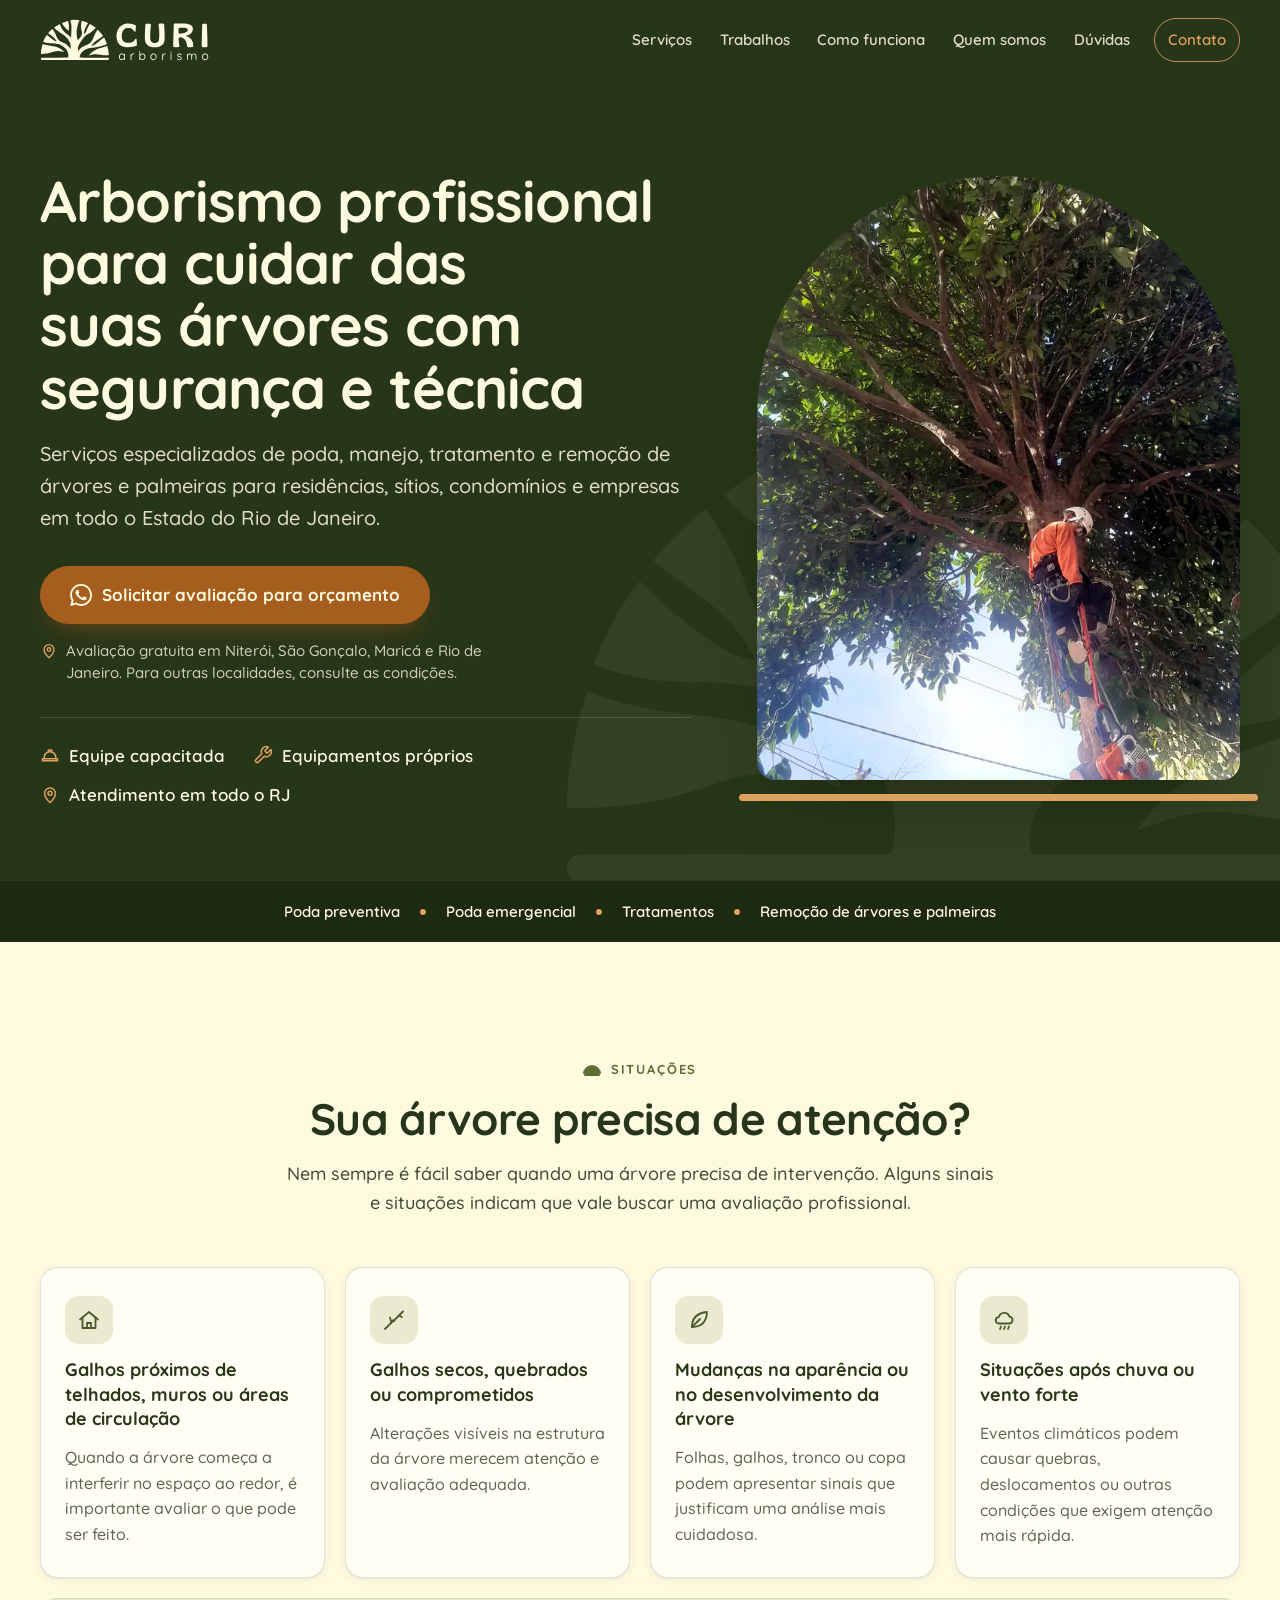
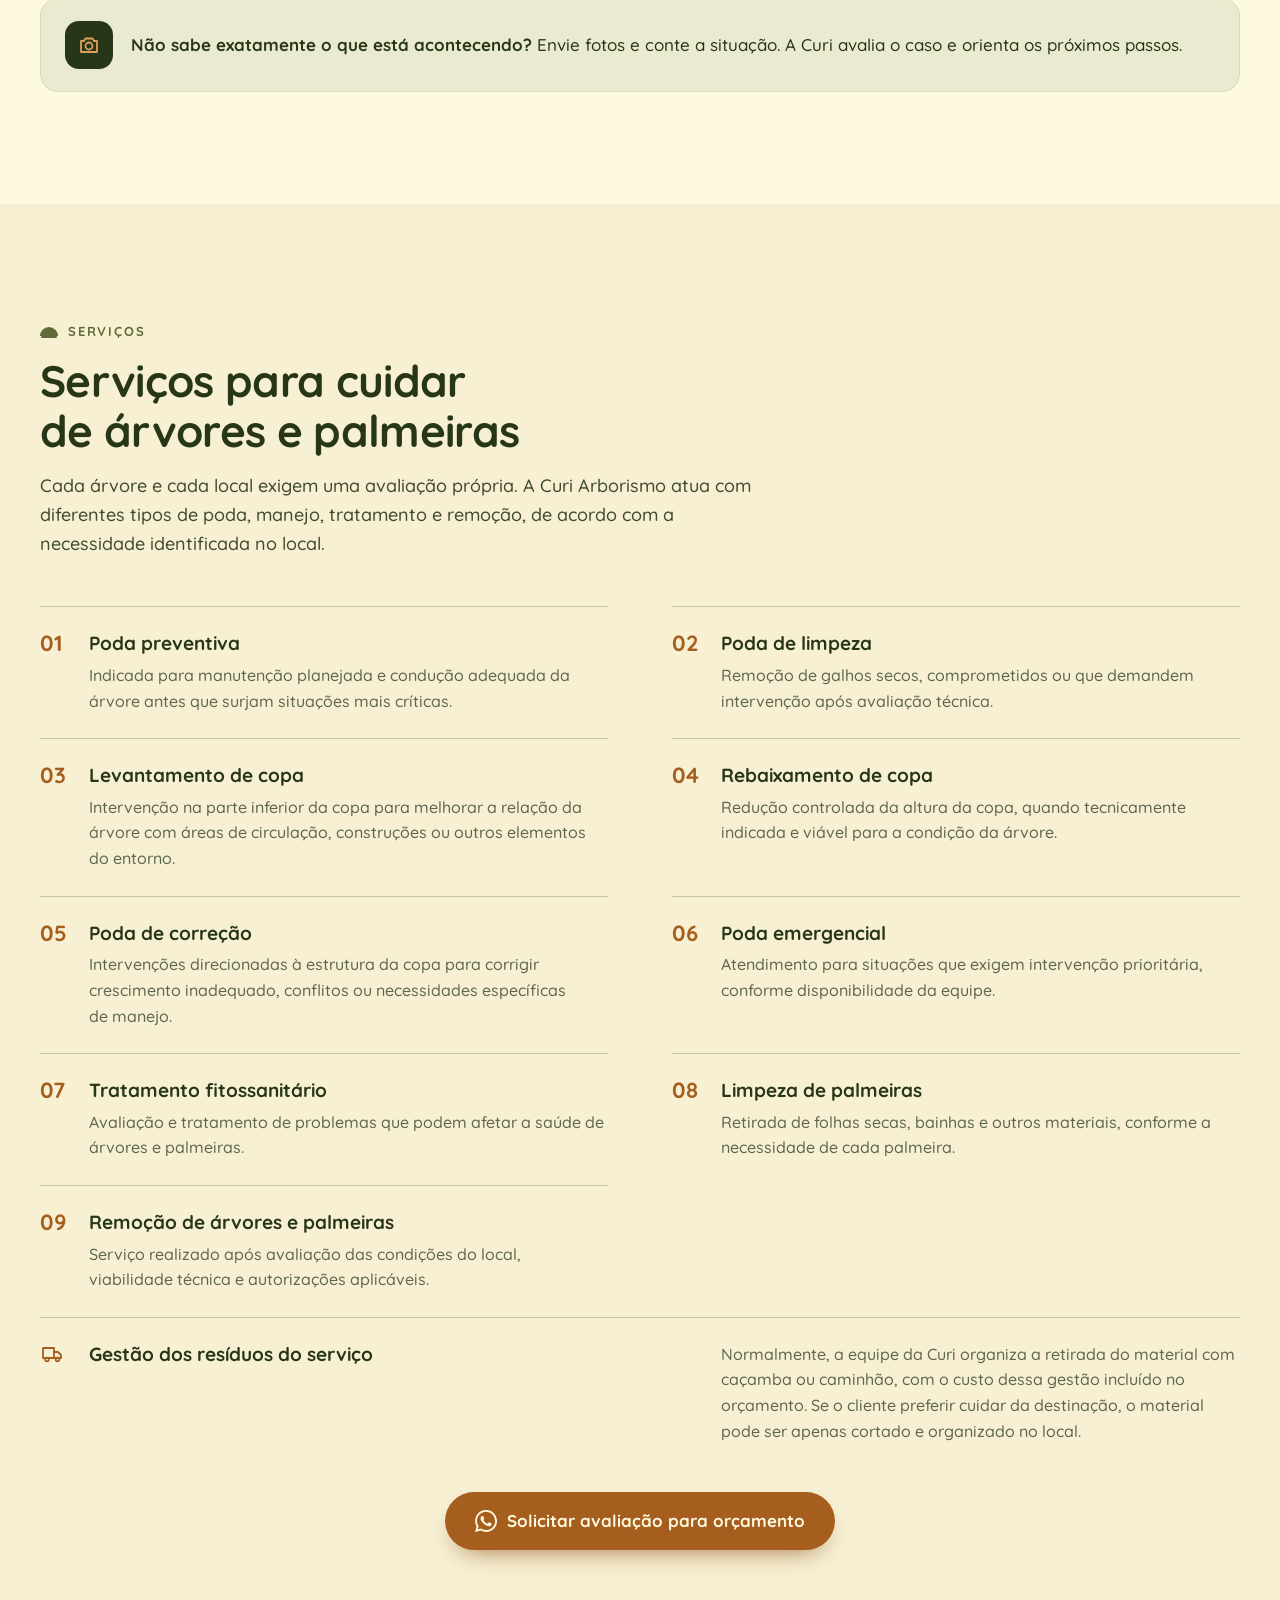
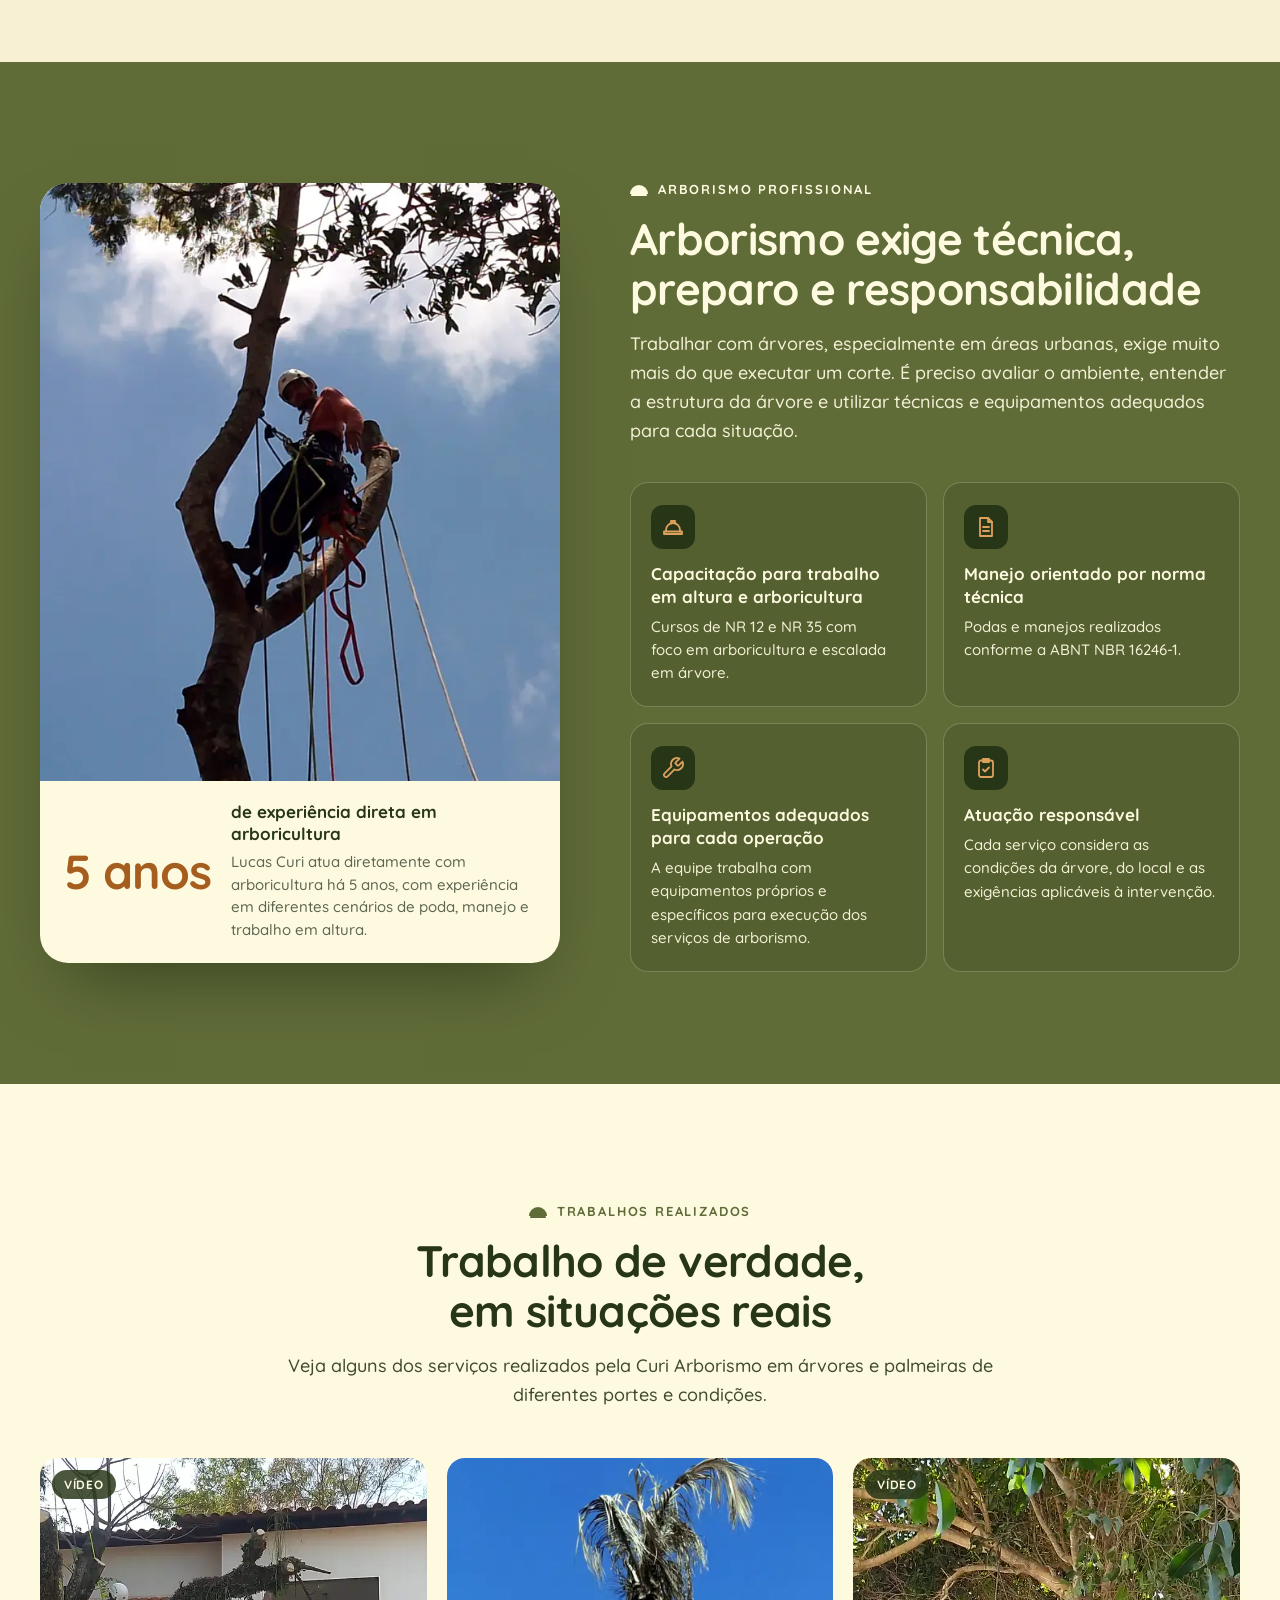
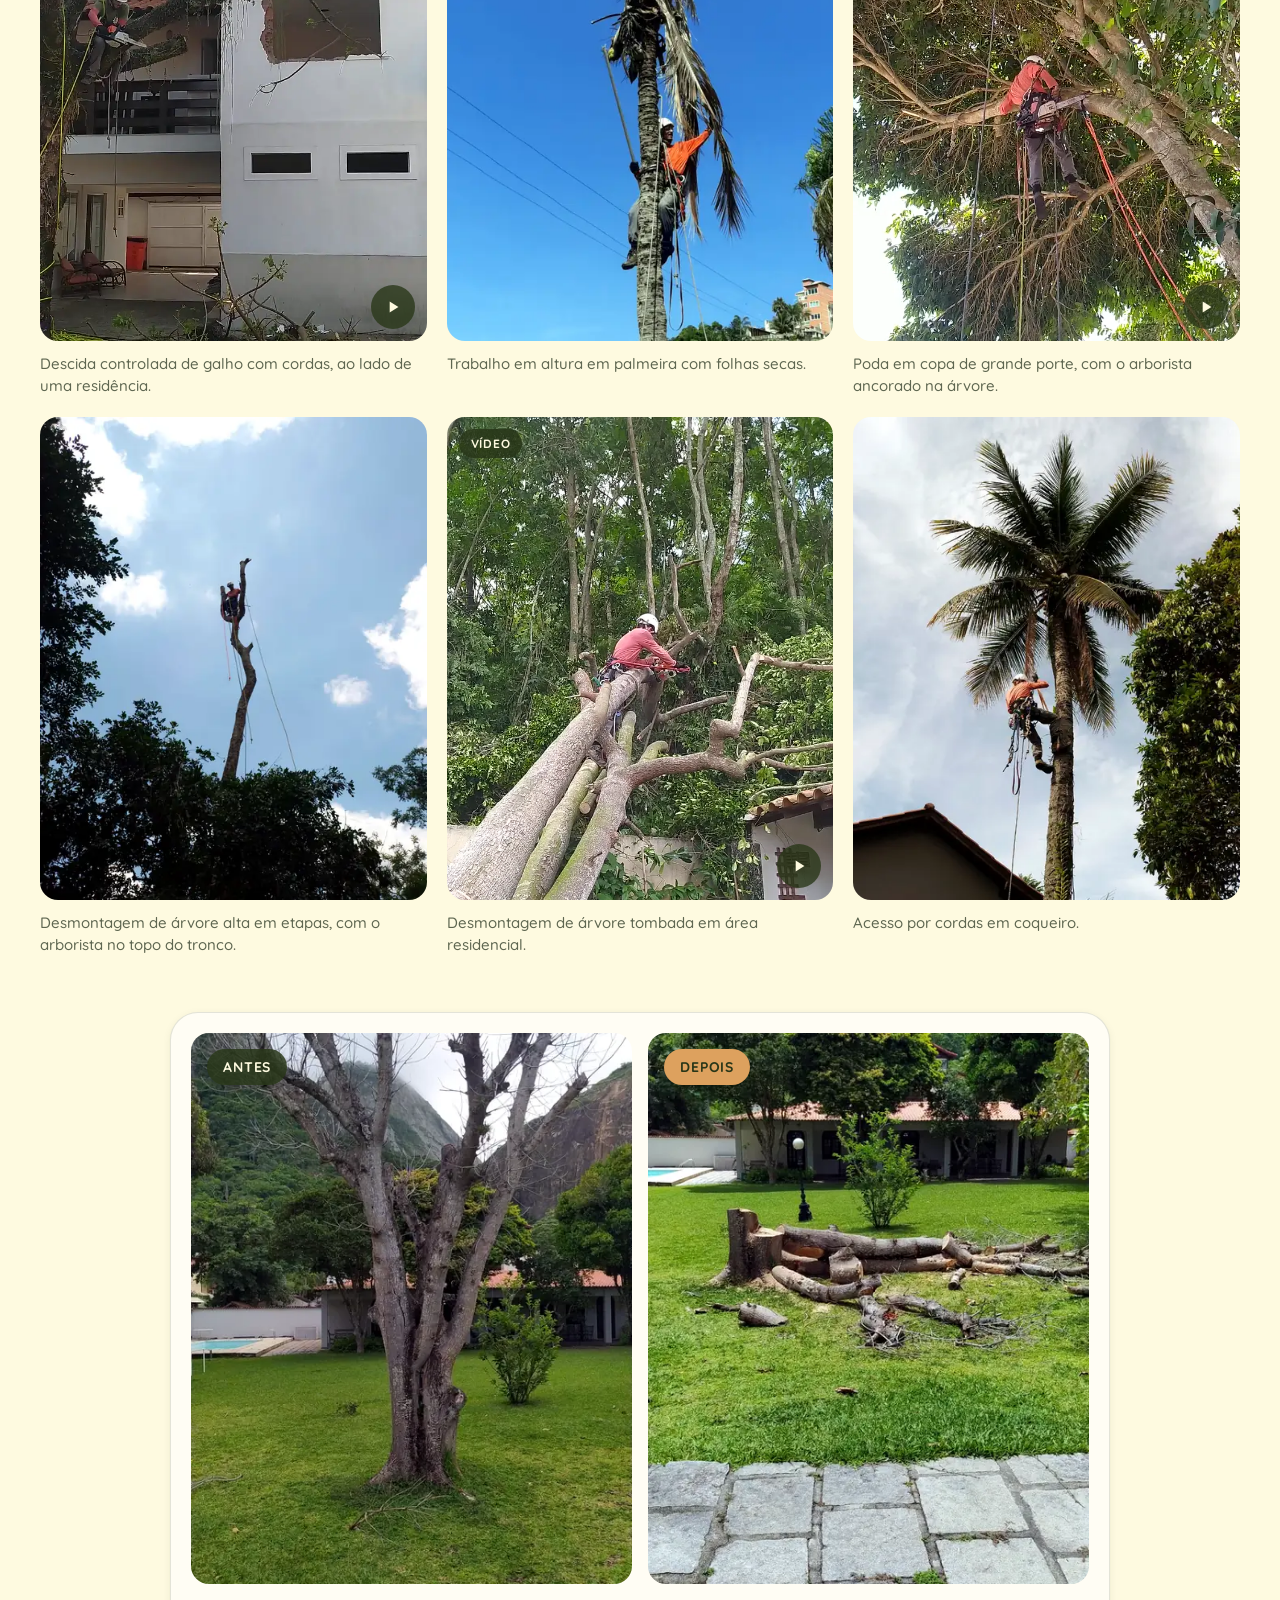
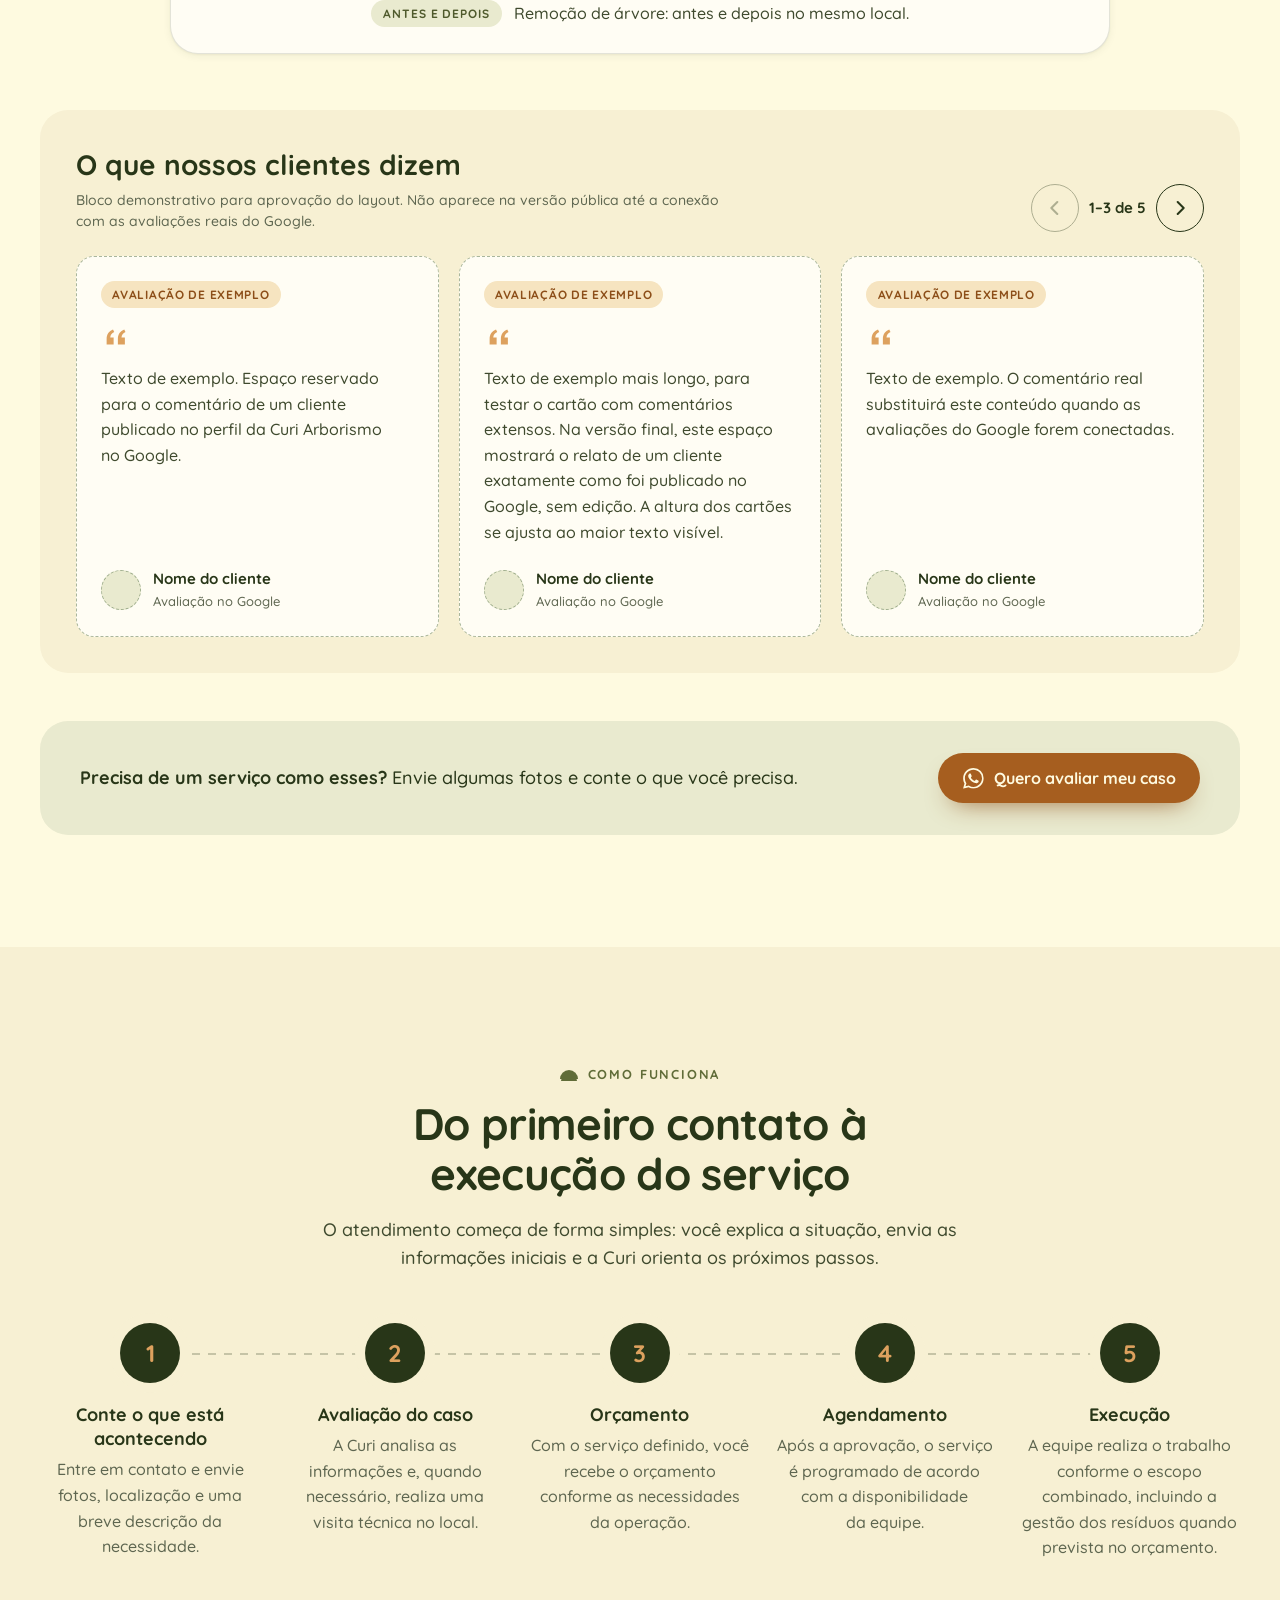
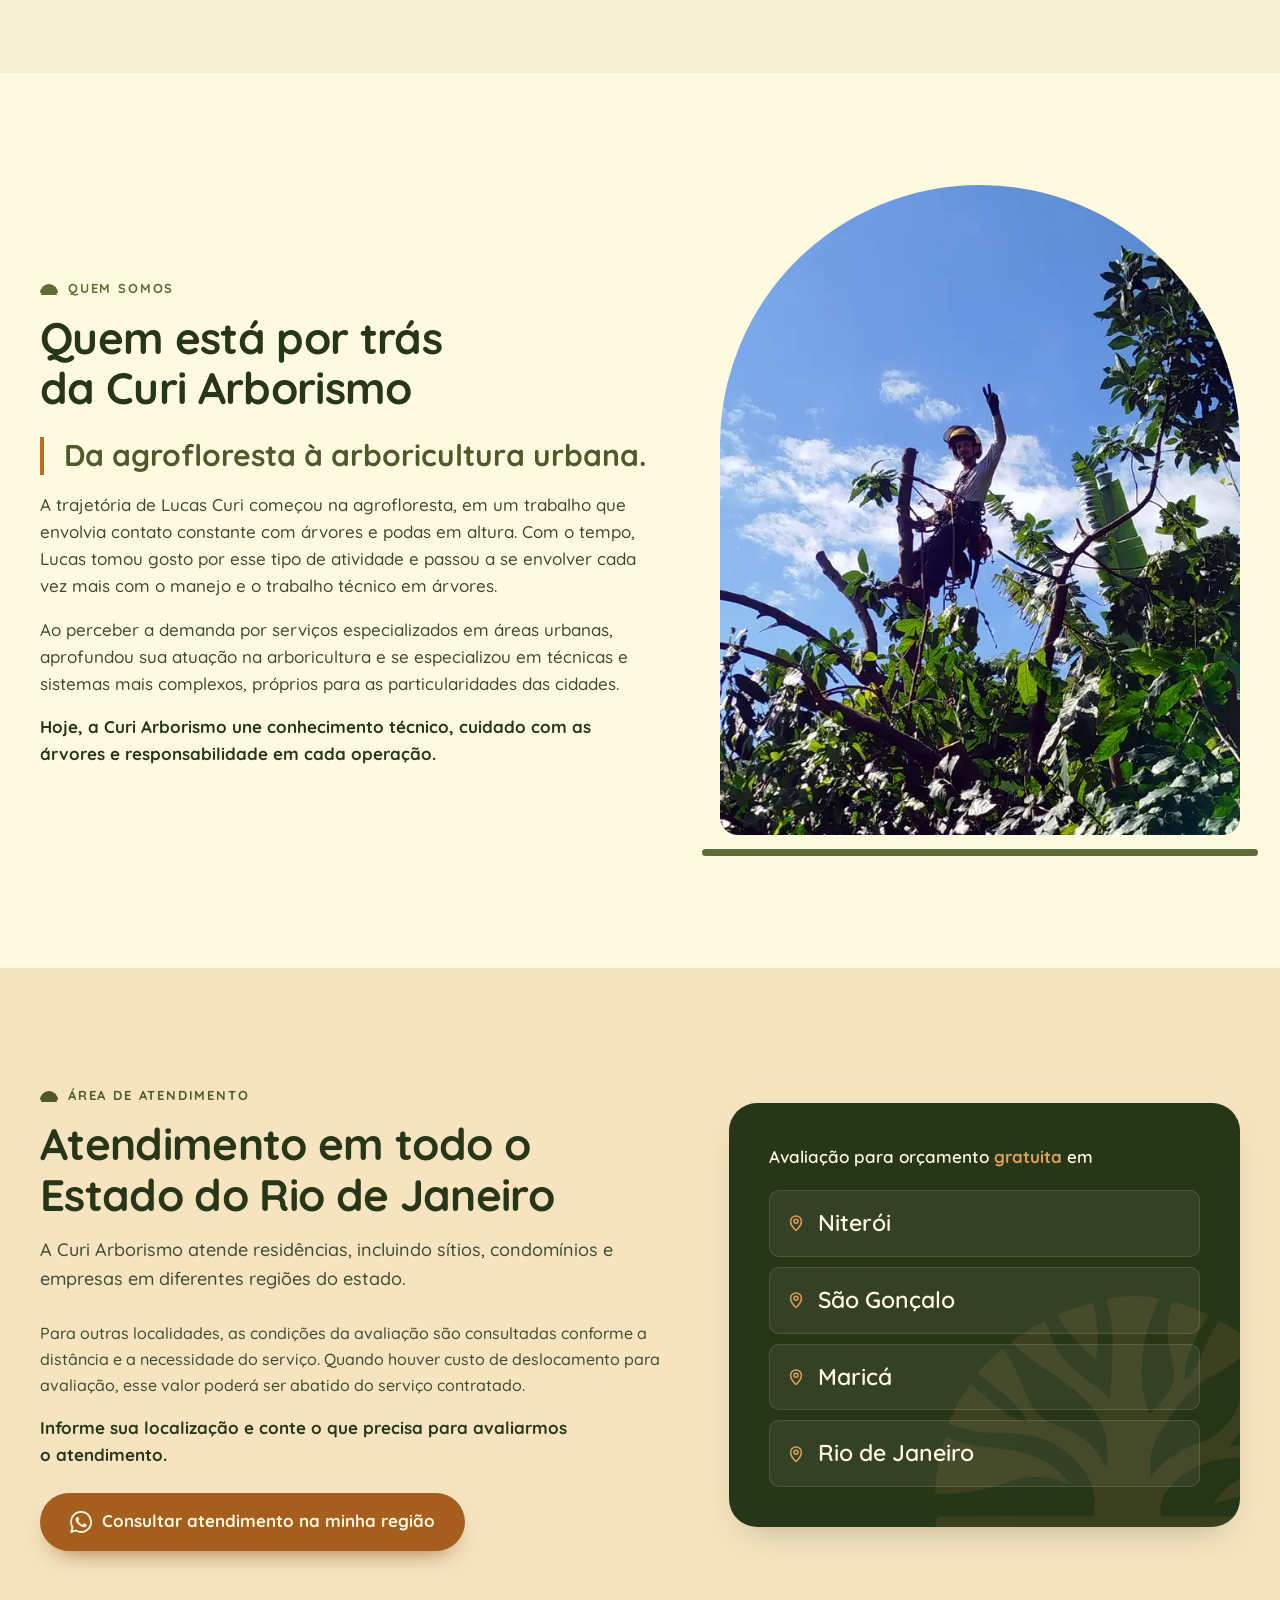
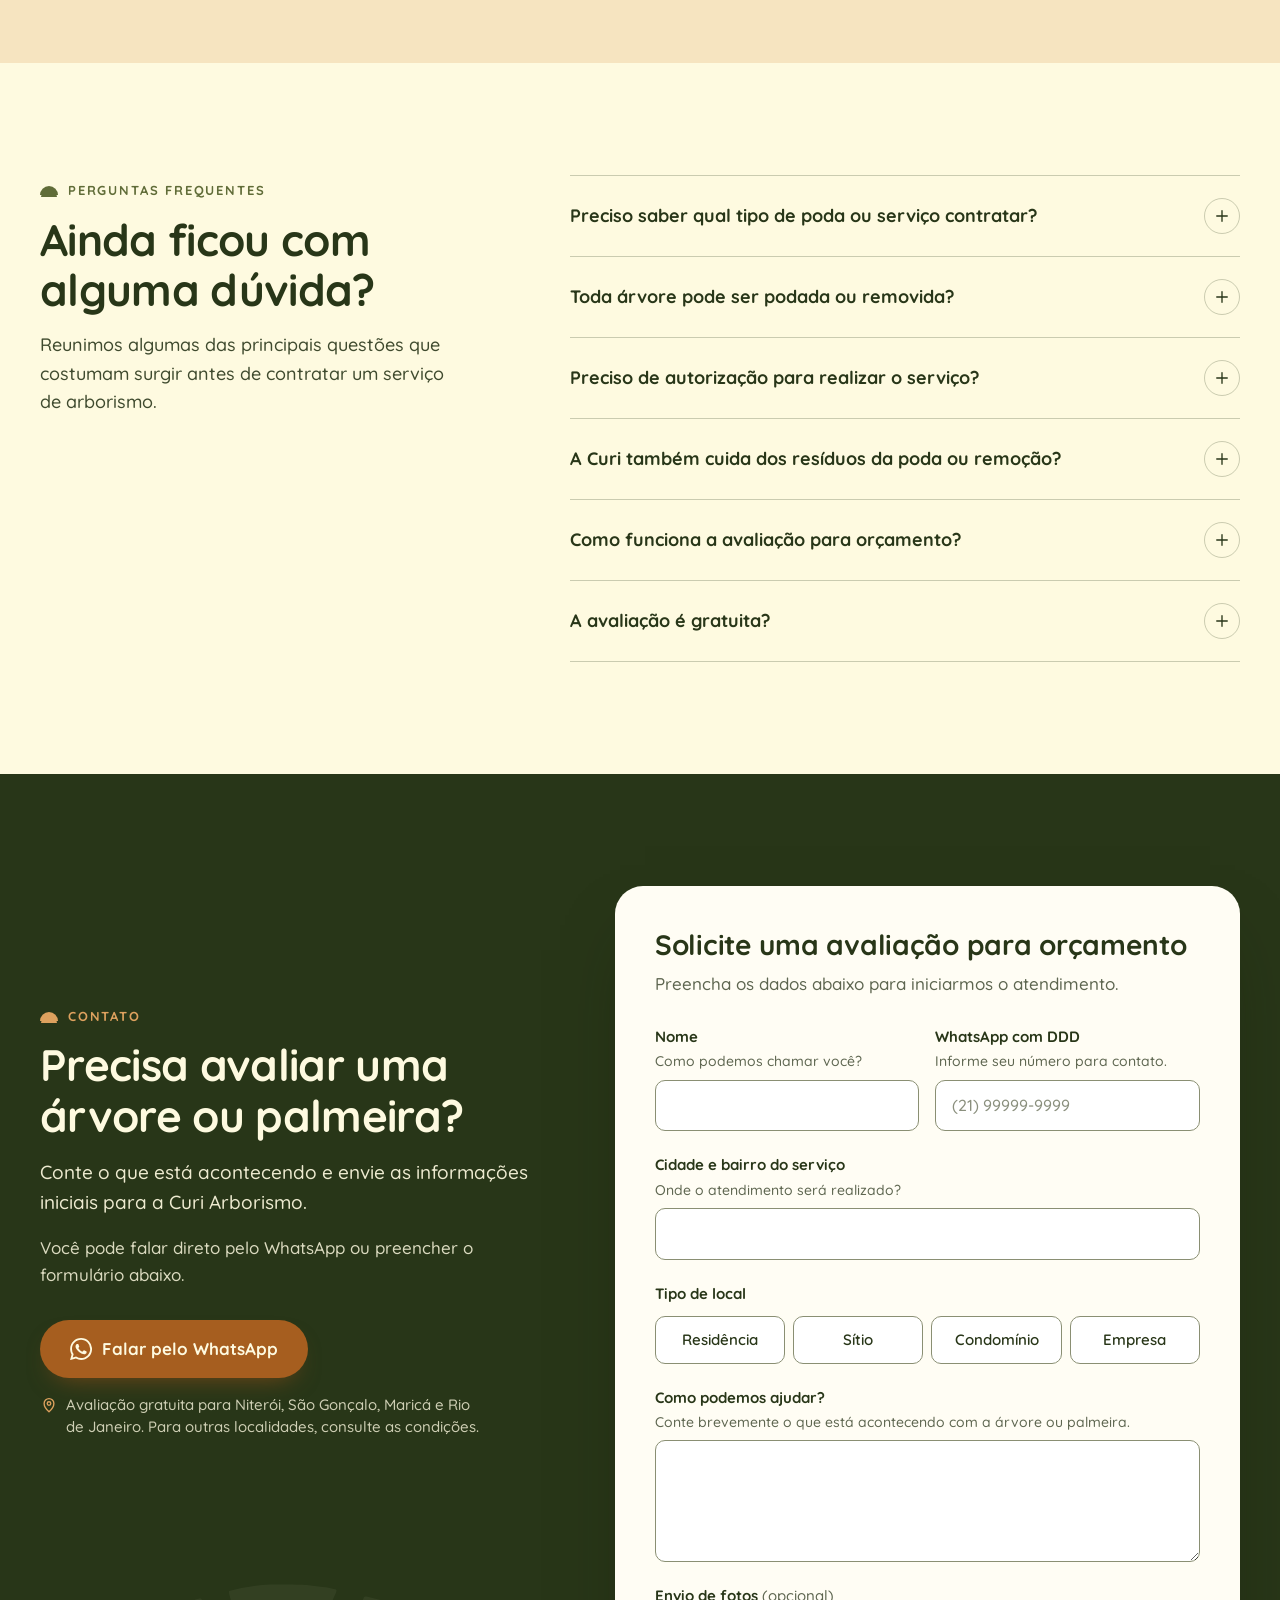
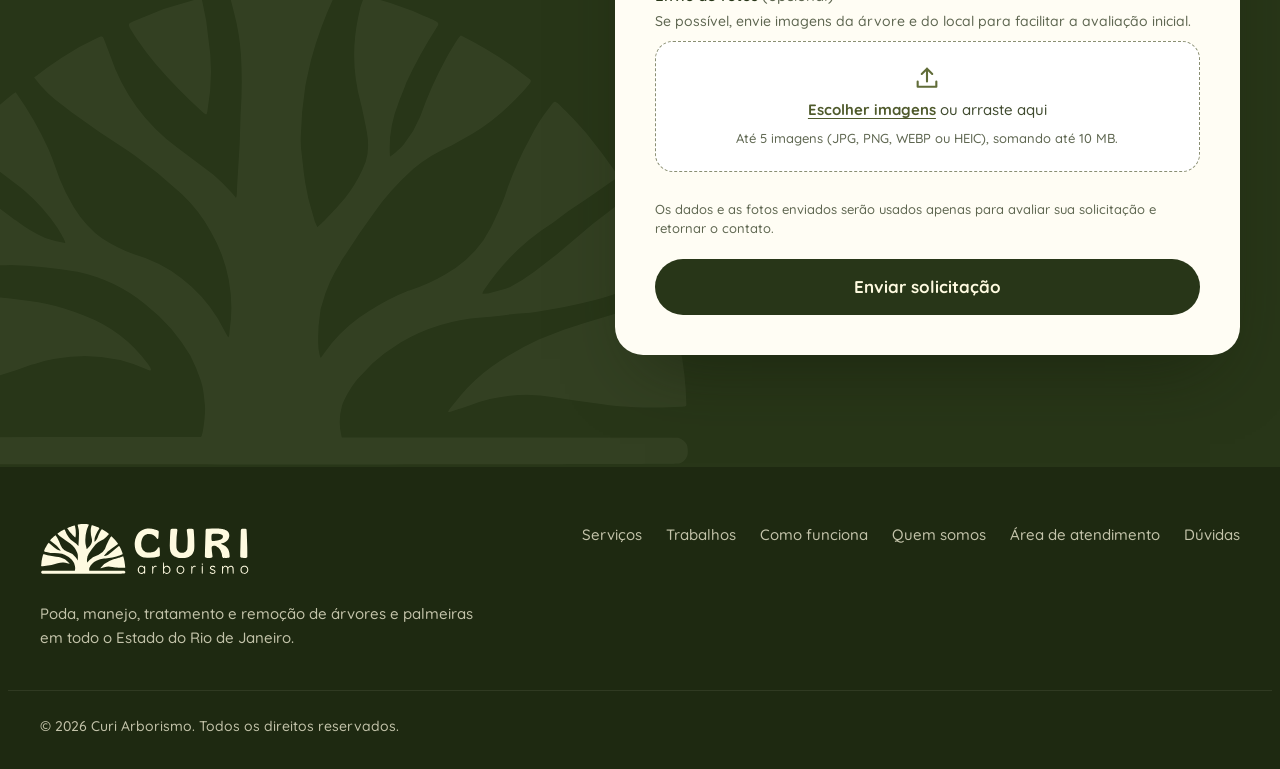
==== commit 916ee4c8: "LP Curi Arborismo: gestão de resíduos sem destaque e formulário por e-mail - Sessão 3: a gestão de r" ====
--- a/index.html
+++ b/index.html
@@ -276,16 +276,15 @@
           </li>
         </ol>
 
-        <aside class="waste-block" aria-labelledby="residuos-title" data-reveal>
-          <div class="waste-media">
-            <img src="assets/img/fotos/galeria-material-organizado-800.webp"
-                 srcset="assets/img/fotos/galeria-material-organizado-480.webp 480w, assets/img/fotos/galeria-material-organizado-800.webp 800w"
-                 sizes="(min-width: 900px) 360px, 100vw" width="800" height="1000" loading="lazy" decoding="async"
-                 alt="Toras cortadas e empilhadas de forma organizada ao lado de uma varanda">
+        <!-- Gestão de resíduos: depois dos nove serviços, no mesmo padrão dos itens (sem caixa nem cor de destaque).
+             O segundo service-num fica vazio de propósito: alinha o texto com o dos itens. -->
+        <aside class="service-note" aria-labelledby="residuos-title" data-reveal>
+          <div class="service-note-part">
+            <span class="service-num" aria-hidden="true"><svg class="icon"><use href="#i-truck"/></svg></span>
+            <h3 id="residuos-title">Gestão dos resíduos do serviço</h3>
           </div>
-          <div class="waste-body">
-            <span class="icon-badge icon-badge--on-dark"><svg class="icon" aria-hidden="true"><use href="#i-truck"/></svg></span>
-            <h3 id="residuos-title">Gestão dos resíduos do serviço</h3>
+          <div class="service-note-part">
+            <span class="service-num" aria-hidden="true"></span>
             <p>Normalmente, a equipe da Curi organiza a retirada do material com caçamba ou caminhão, com o custo dessa gestão incluído no orçamento. Se o cliente preferir cuidar da destinação, o material pode ser apenas cortado e organizado no local.</p>
           </div>
         </aside>
--- a/assets/css/styles.css
+++ b/assets/css/styles.css
@@ -549,27 +549,19 @@
   color: var(--liver-600);
 }
 
-.waste-block {
-  --heading: var(--cornsilk);
+/* Gestão de resíduos: linha após a lista, no padrão dos itens (sem caixa nem cor de destaque).
+   No desktop, título na coluna da esquerda e texto na da direita; no celular, um abaixo do outro. */
+.service-note {
   display: grid;
-  overflow: hidden;
-  margin-top: clamp(1.5rem, 1rem + 1.5vw, 2.25rem);
-  border-radius: var(--radius-lg);
-  background: var(--kombu);
-  color: rgba(254, 250, 224, .86);
-  box-shadow: var(--shadow);
-}
-.waste-media img { width: 100%; height: 100%; aspect-ratio: 16 / 10; object-fit: cover; }
-.waste-body { display: flex; flex-direction: column; align-items: flex-start; gap: .875rem; padding: clamp(1.5rem, 1rem + 2vw, 2.5rem); }
-.waste-body h3 { font-size: 1.3125rem; }
-.waste-body p { max-width: 46em; font-size: 1.0625rem; }
-@media (min-width: 900px) {
-  .waste-block { grid-template-columns: minmax(280px, 34%) 1fr; align-items: stretch; }
-  /* A foto acompanha a altura do texto em vez de impor a sua */
-  .waste-media { position: relative; min-height: 260px; }
-  .waste-media img { position: absolute; inset: 0; aspect-ratio: auto; }
-  .waste-body { justify-content: center; }
-}
+  row-gap: .375rem;
+  padding-top: 1.5rem;
+  border-top: 1px solid var(--line-strong);
+}
+.service-note-part { display: grid; grid-template-columns: auto 1fr; gap: 1.125rem; }
+.service-note .icon { width: 1.5rem; height: 1.5rem; }
+.service-note h3 { font-size: 1.1875rem; }
+.service-note p { font-size: 1rem; color: var(--ink-500); }
+@media (min-width: 900px) { .service-note { grid-template-columns: repeat(2, 1fr); column-gap: clamp(2.5rem, 5vw, 4.5rem); } }
 
 .section-cta { display: flex; justify-content: center; margin-top: clamp(2rem, 1.5rem + 2vw, 3rem); }
 
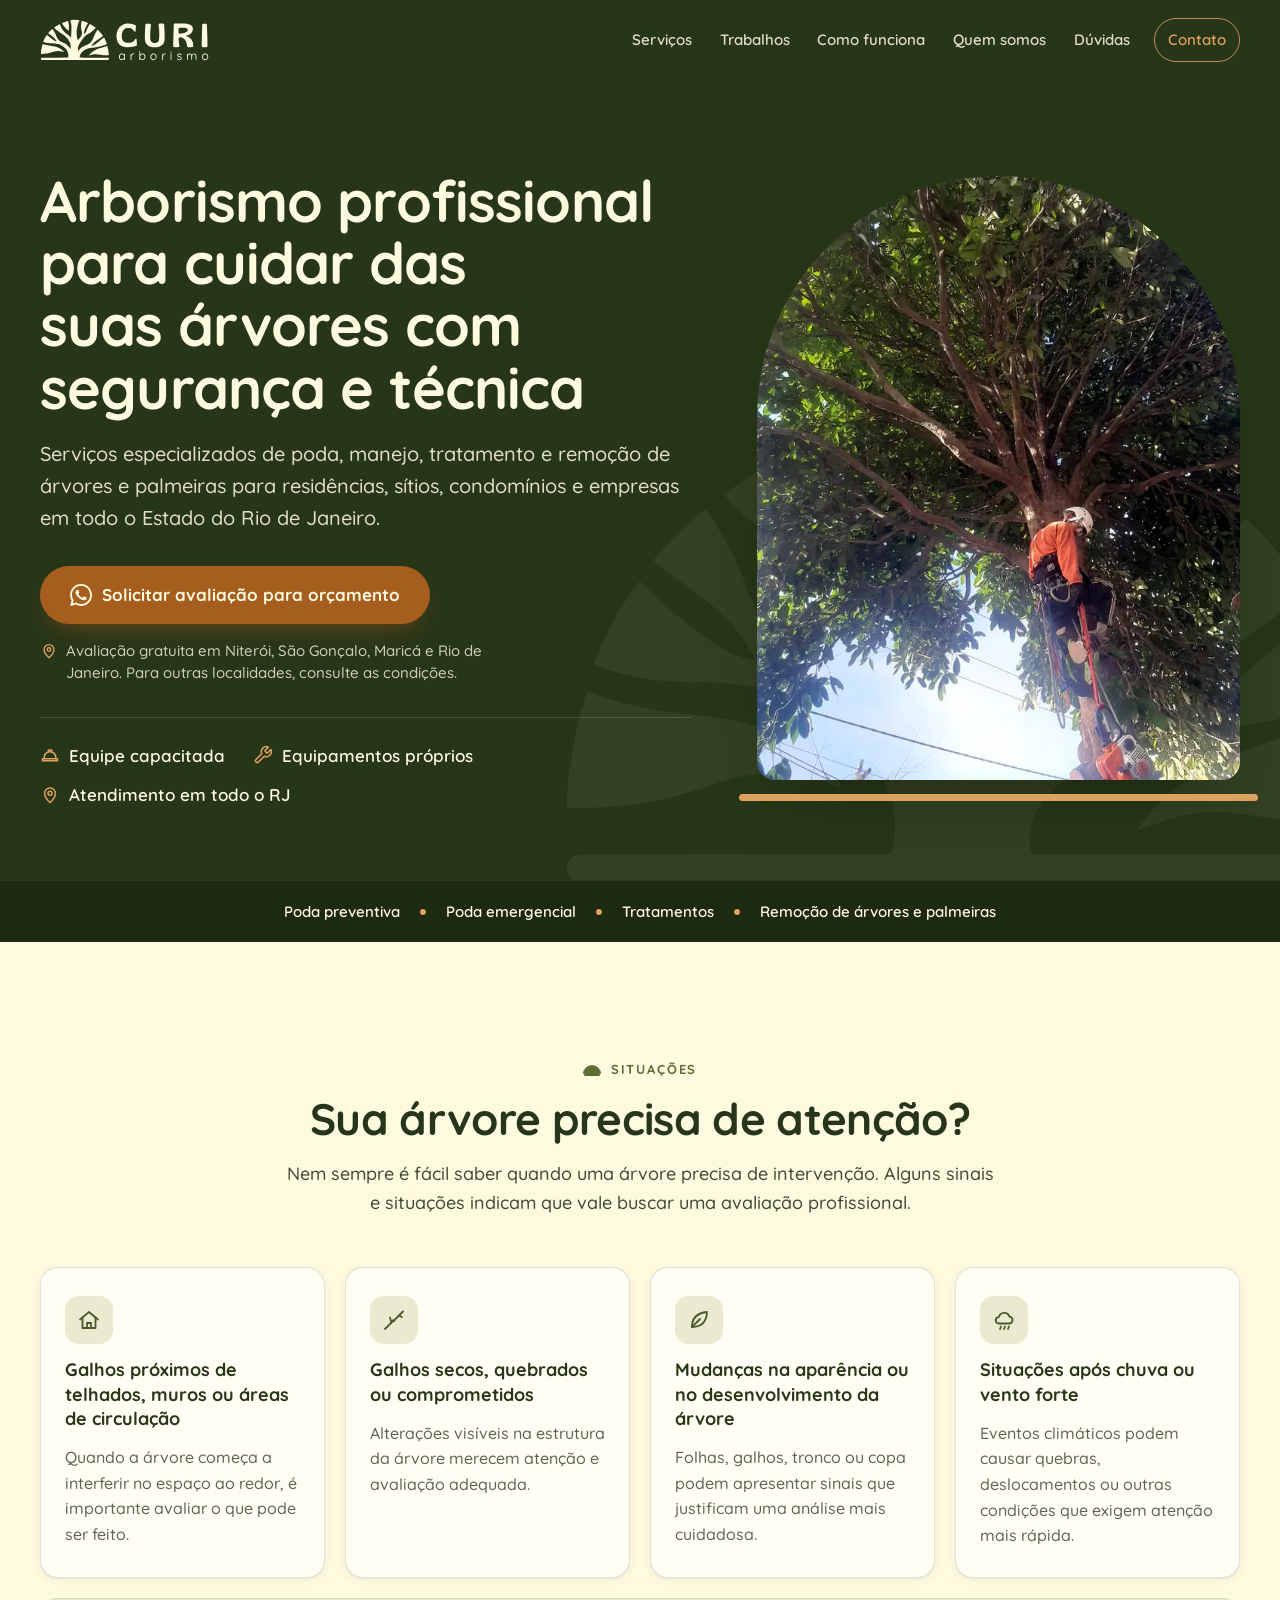
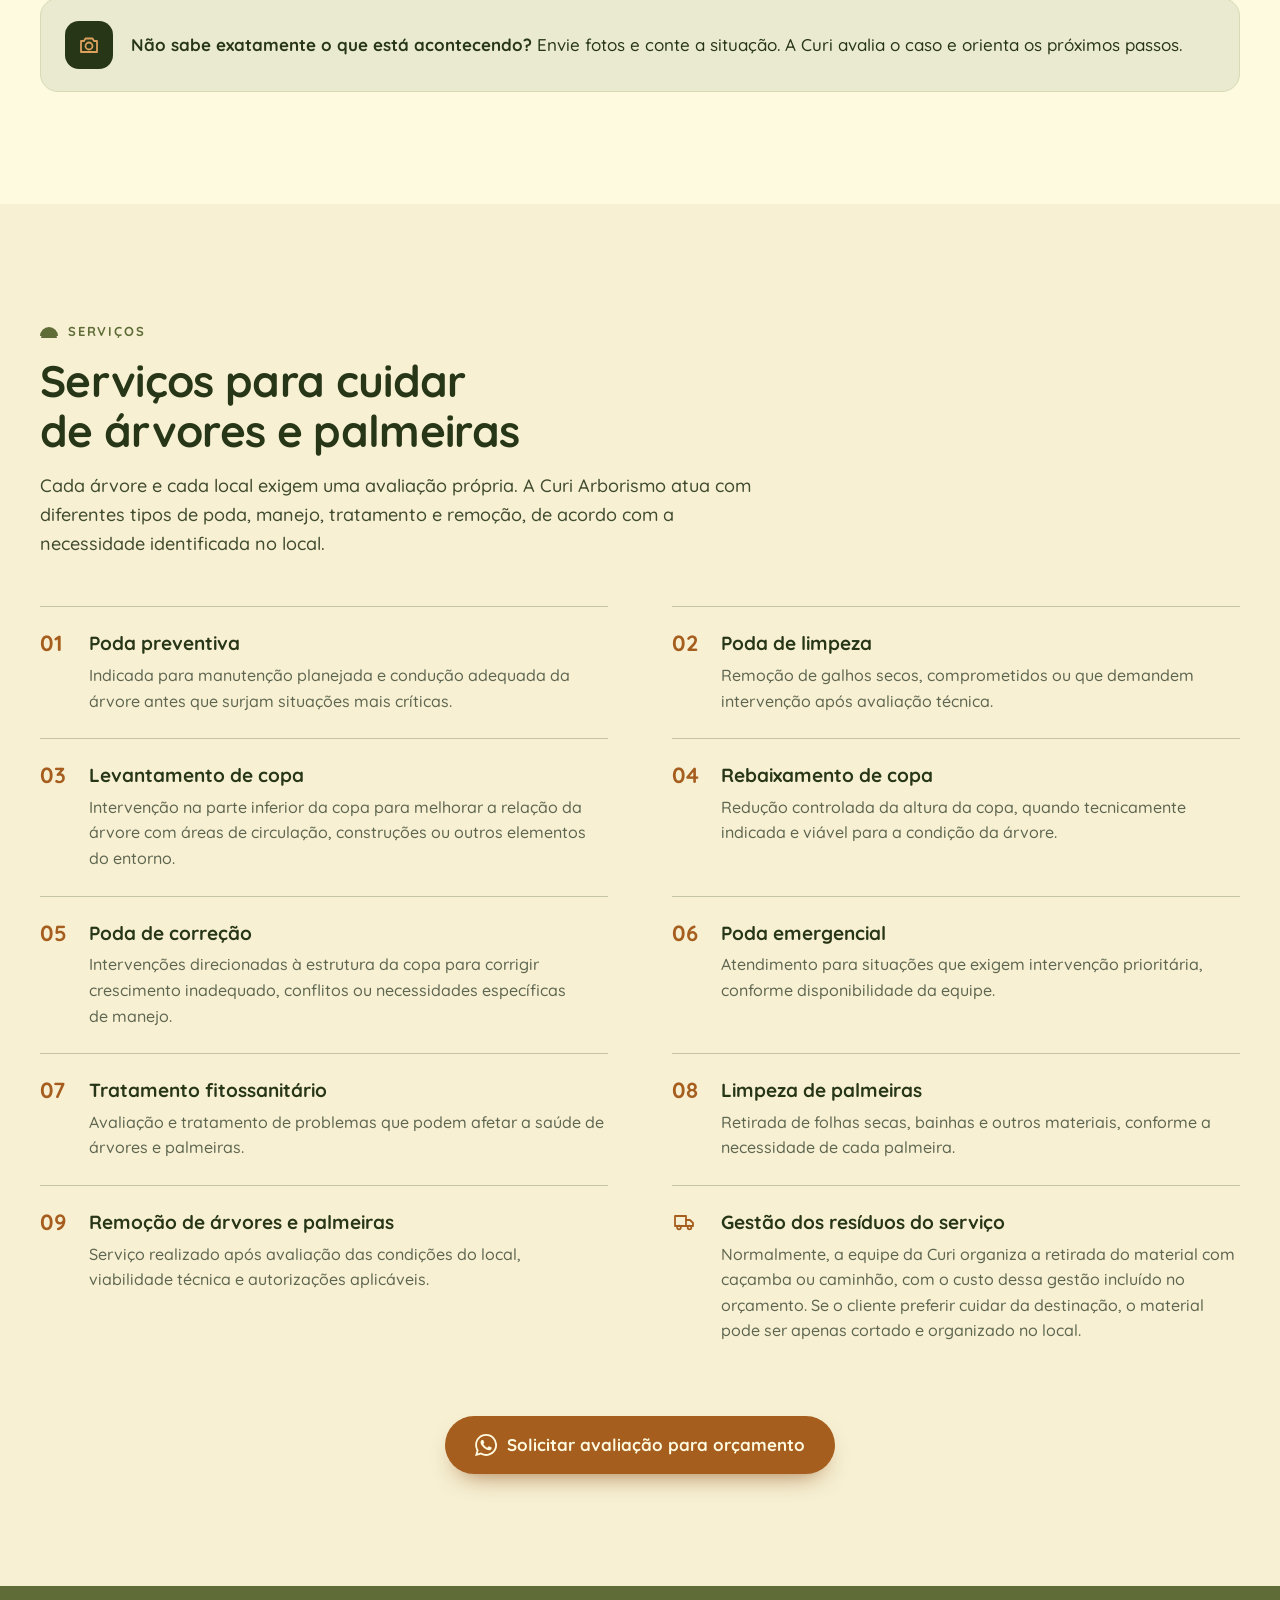
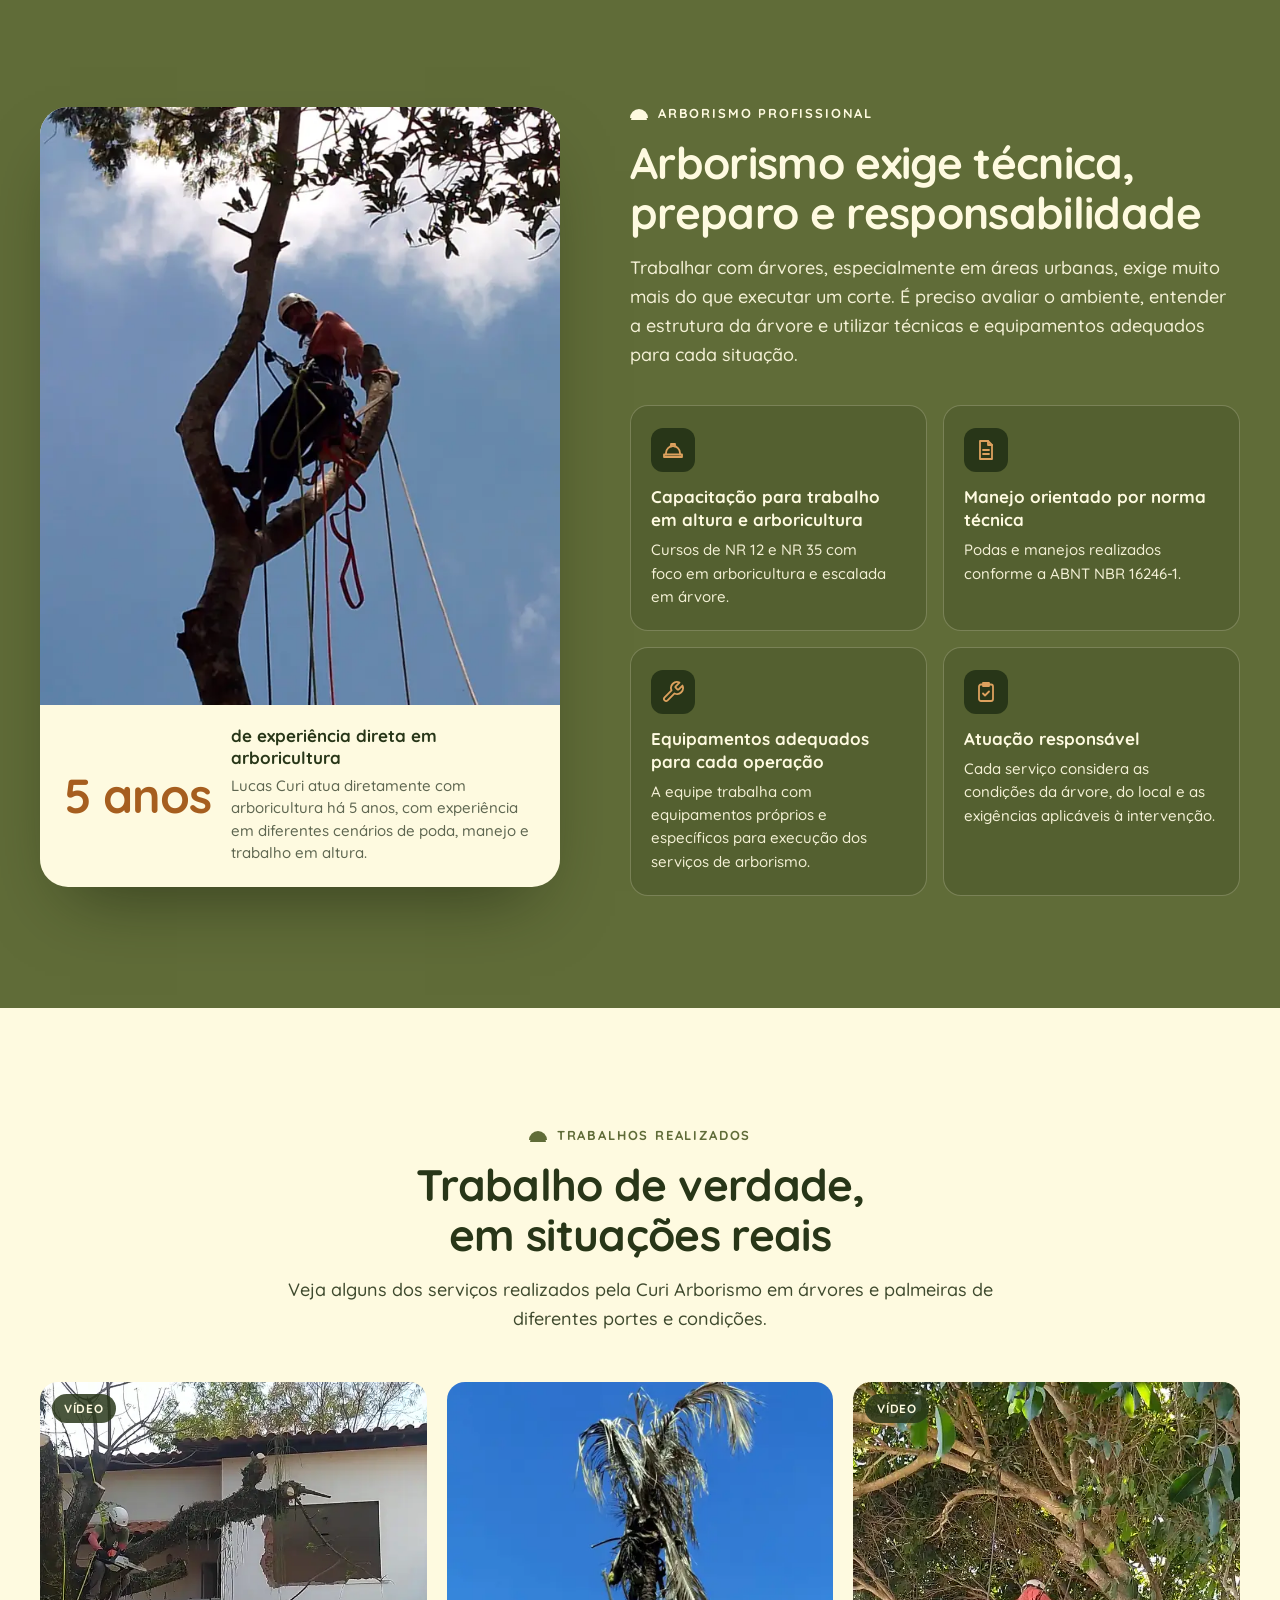
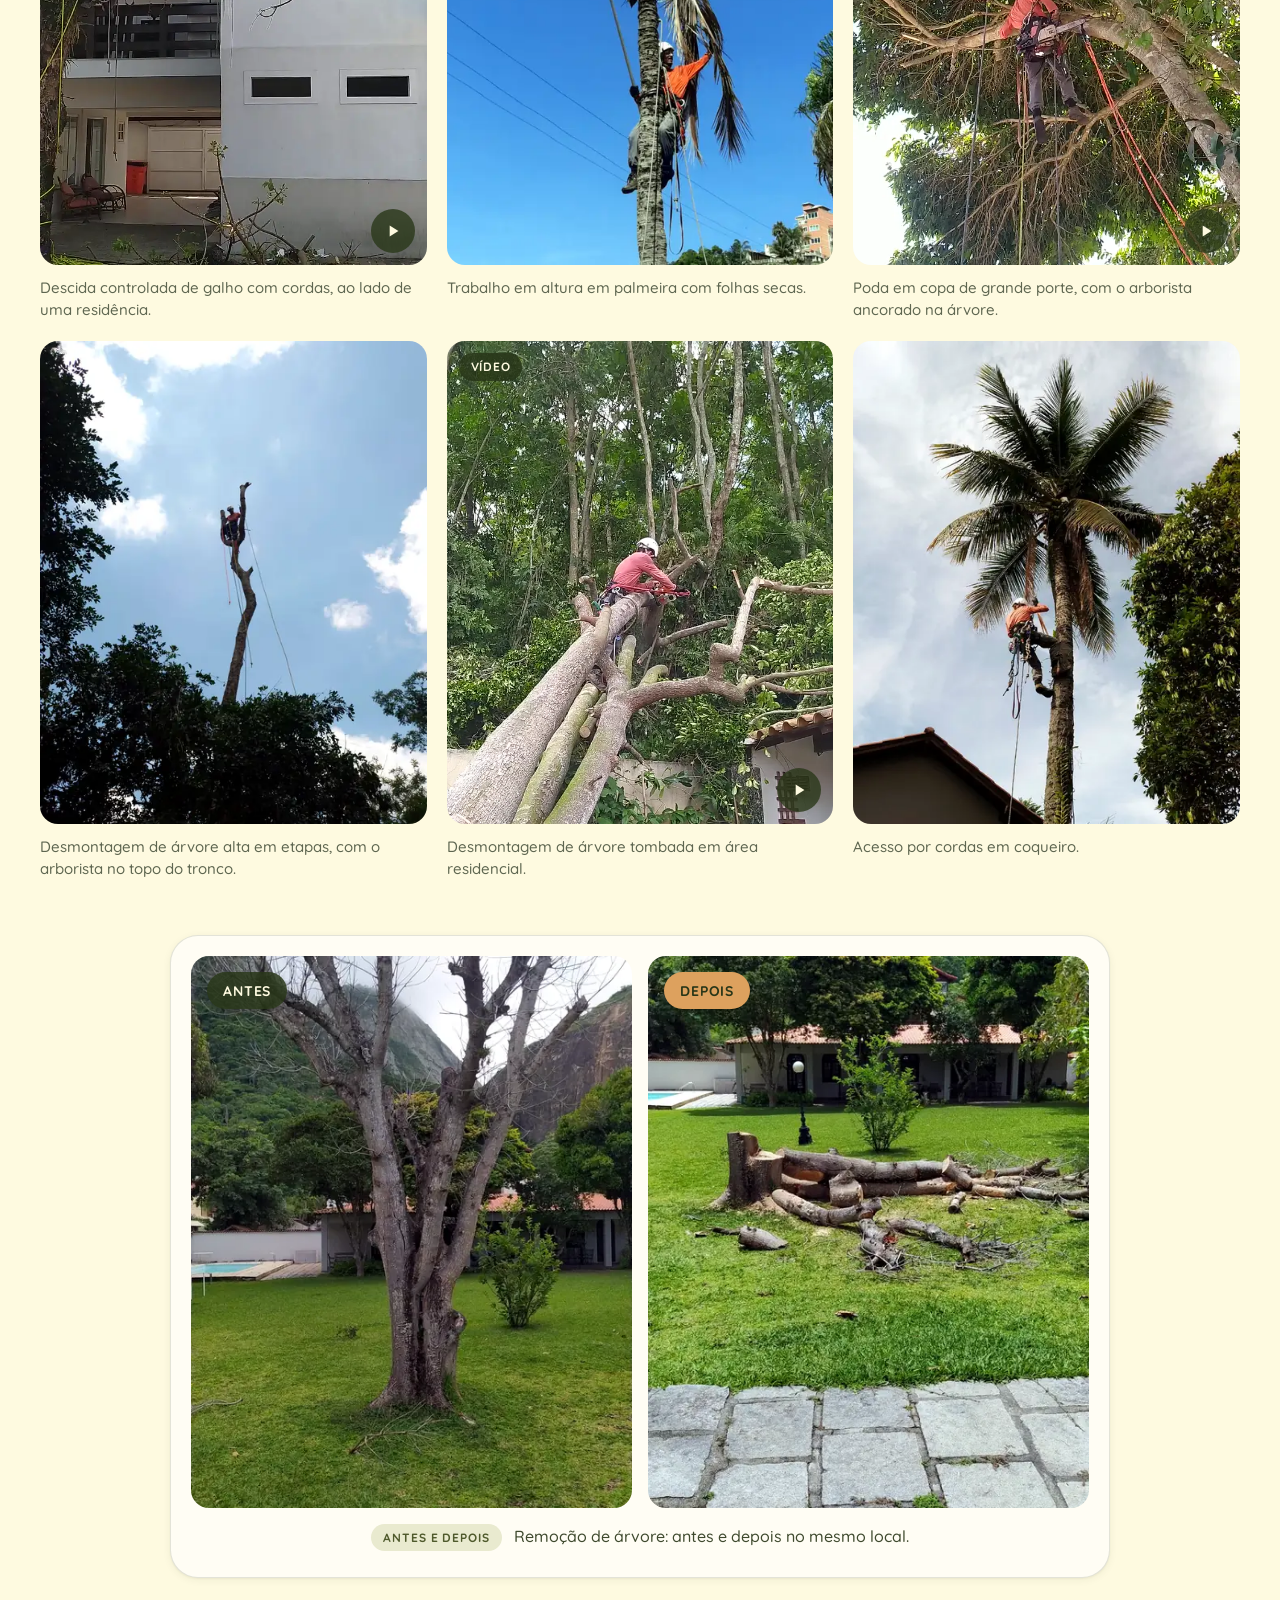
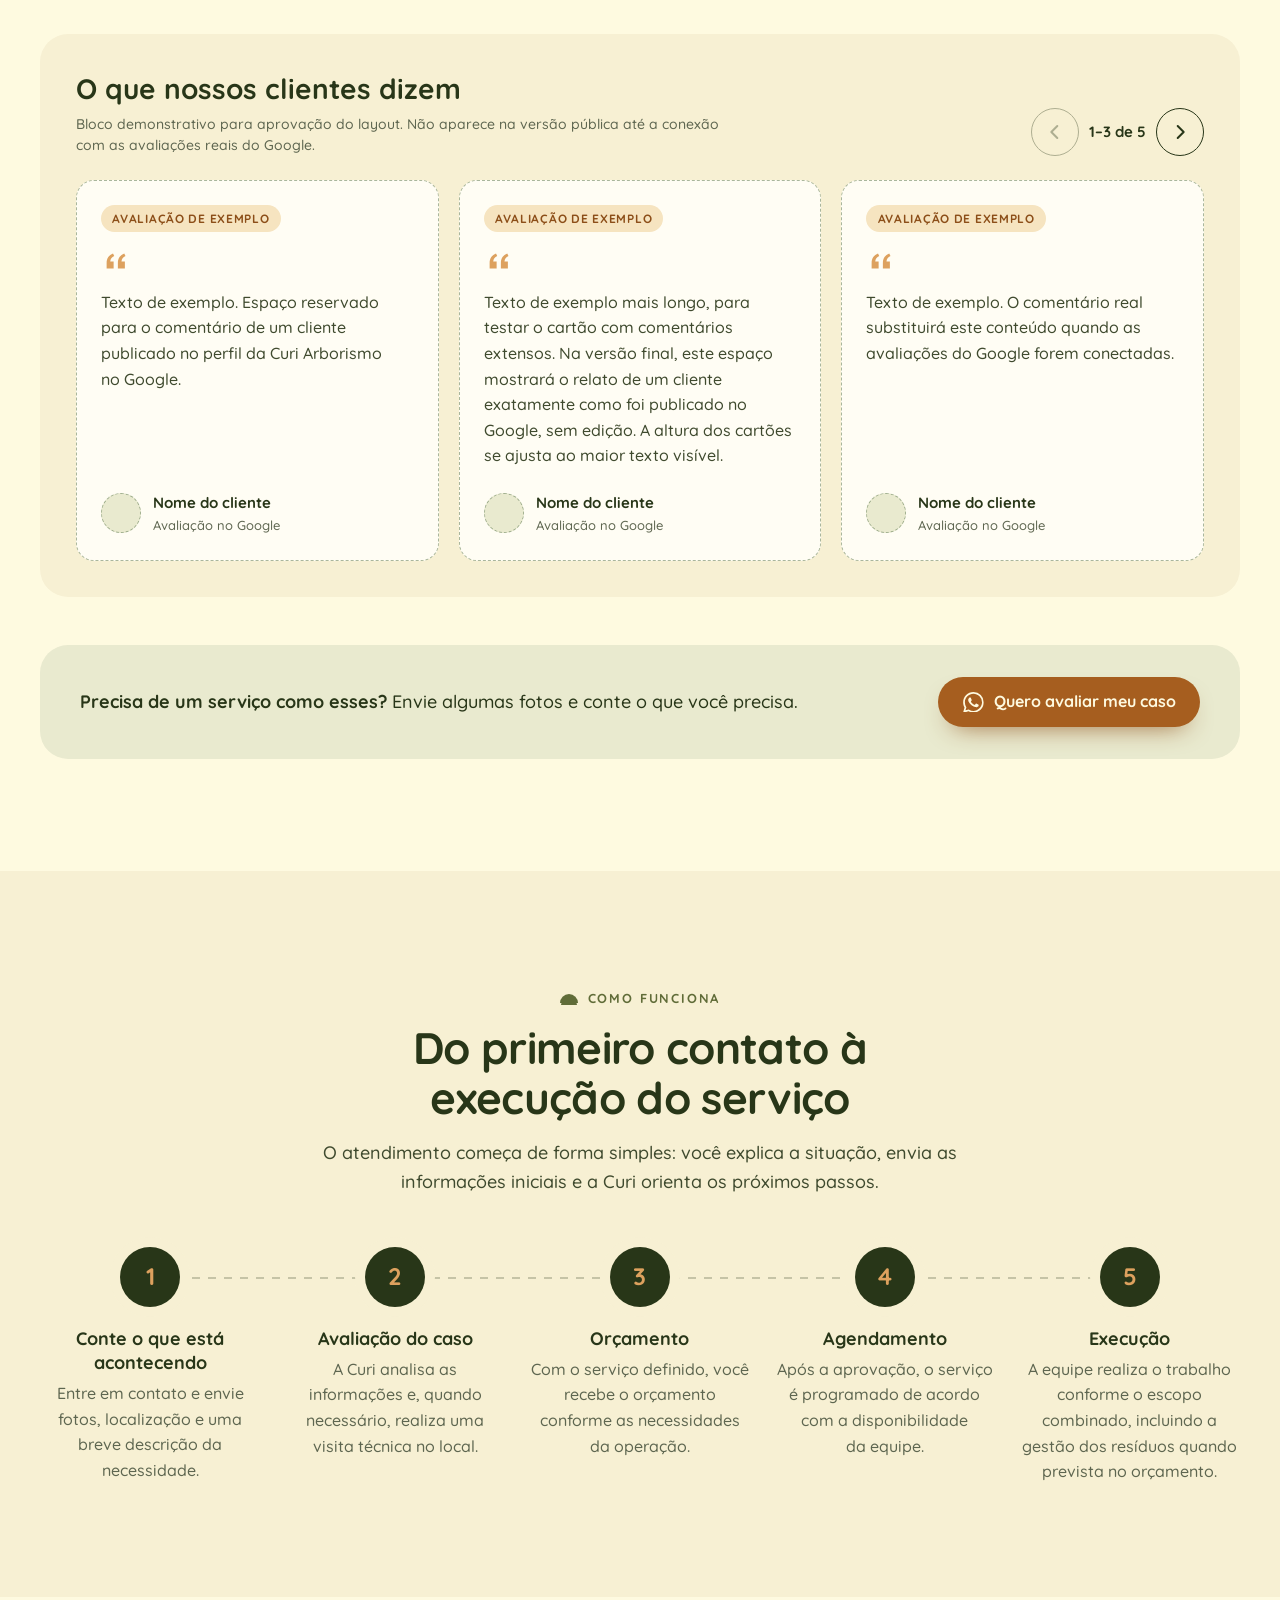
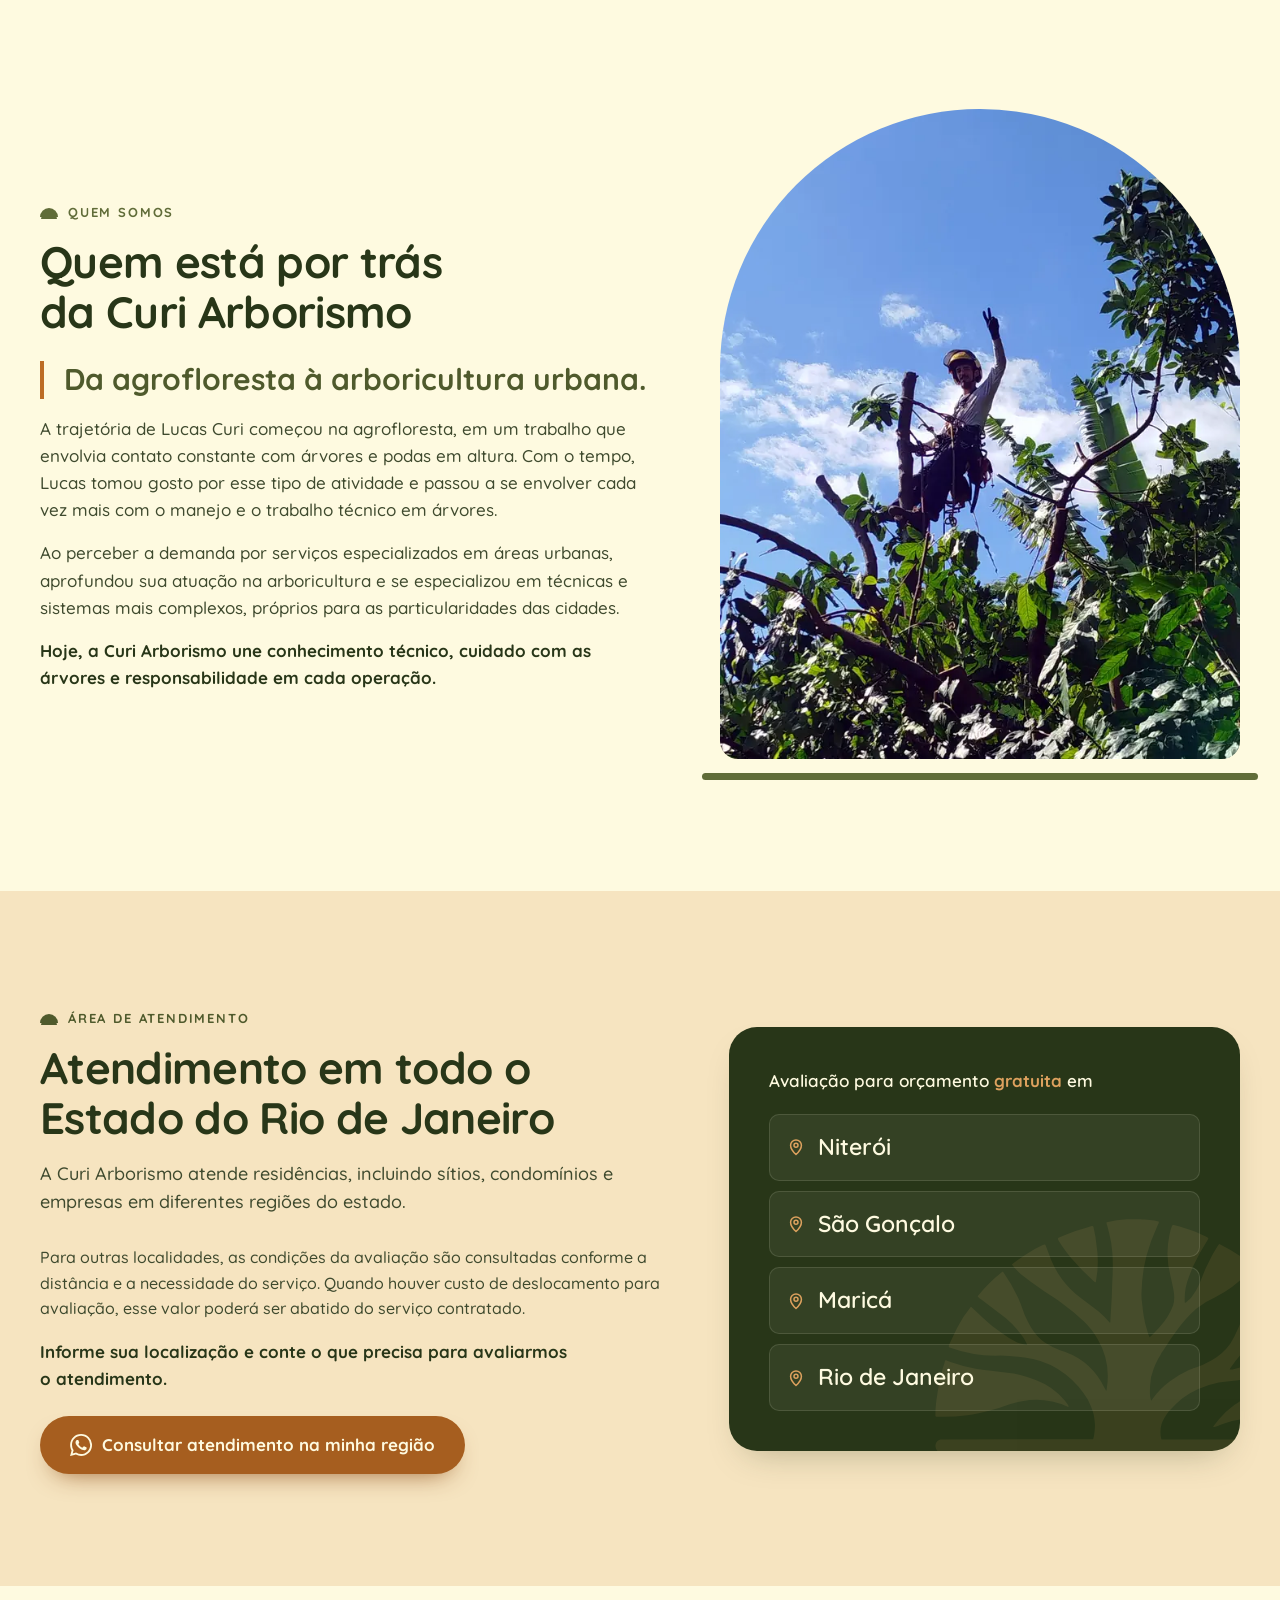
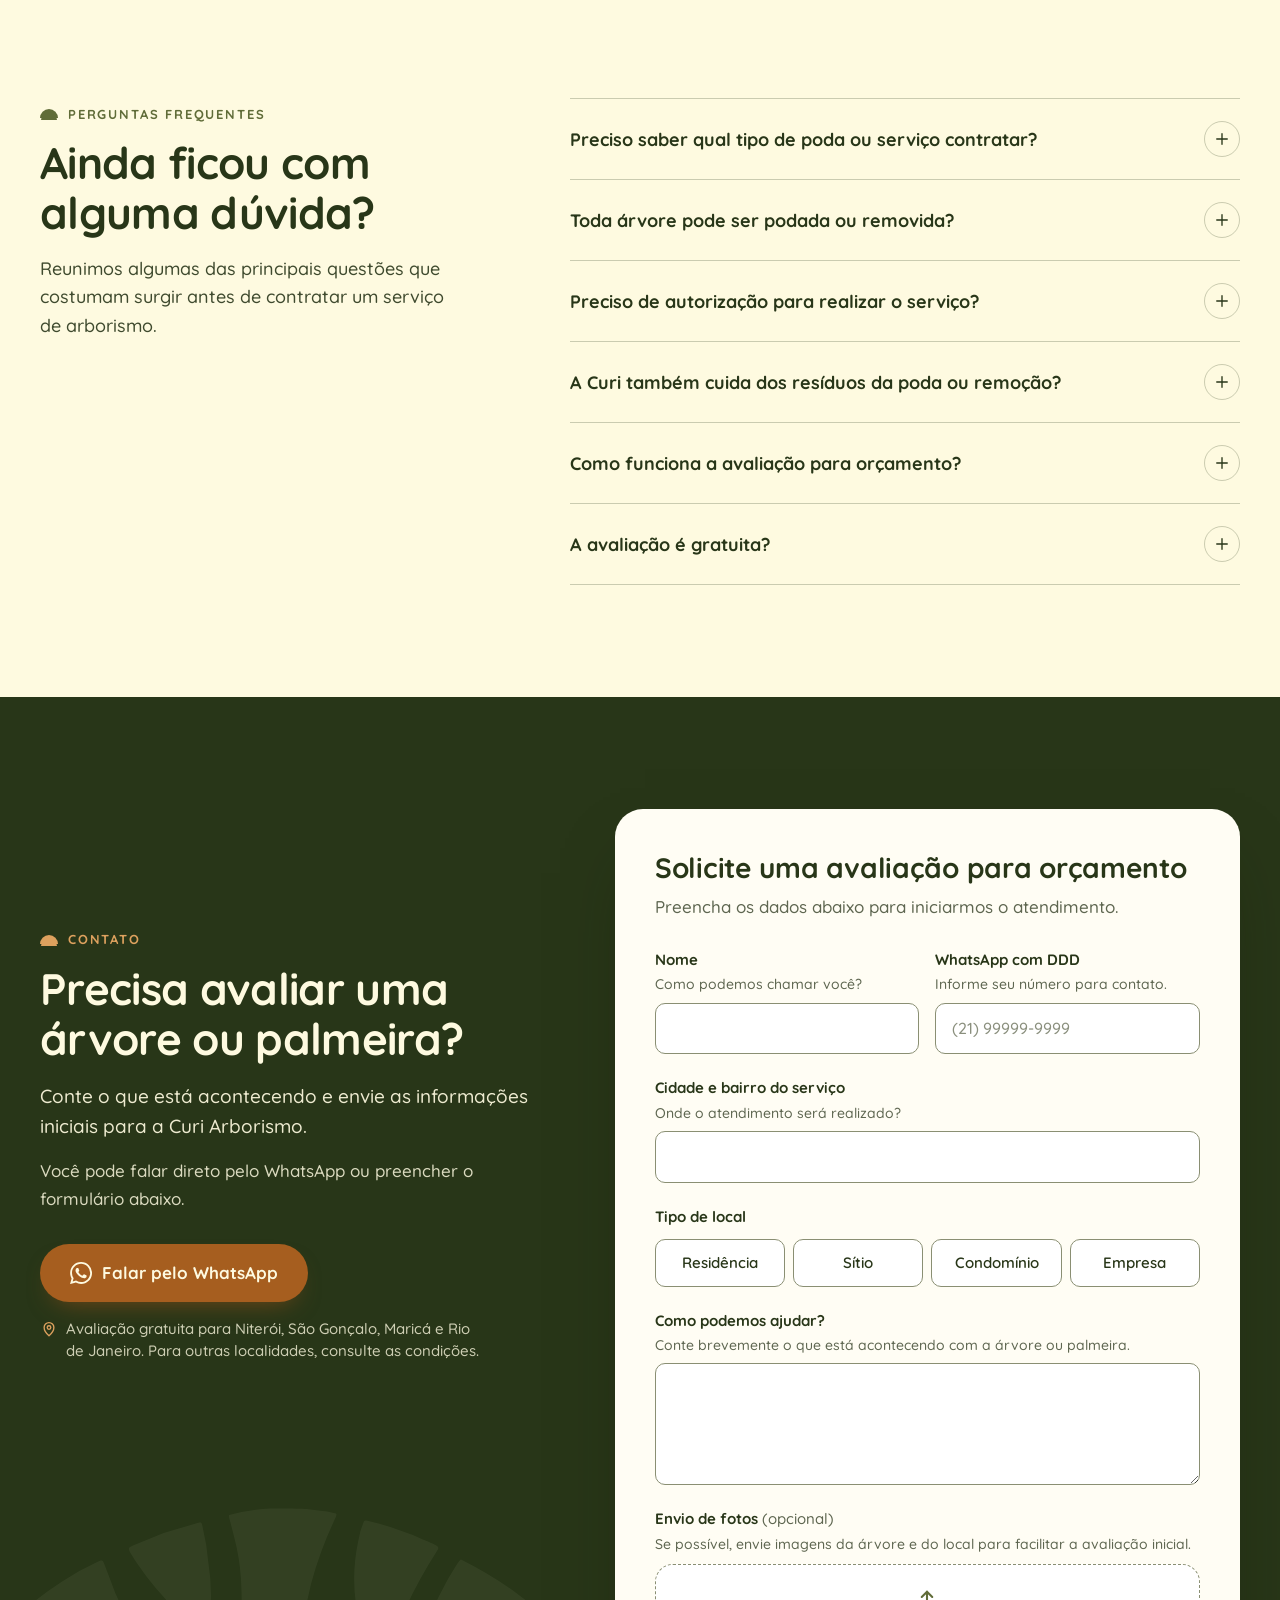
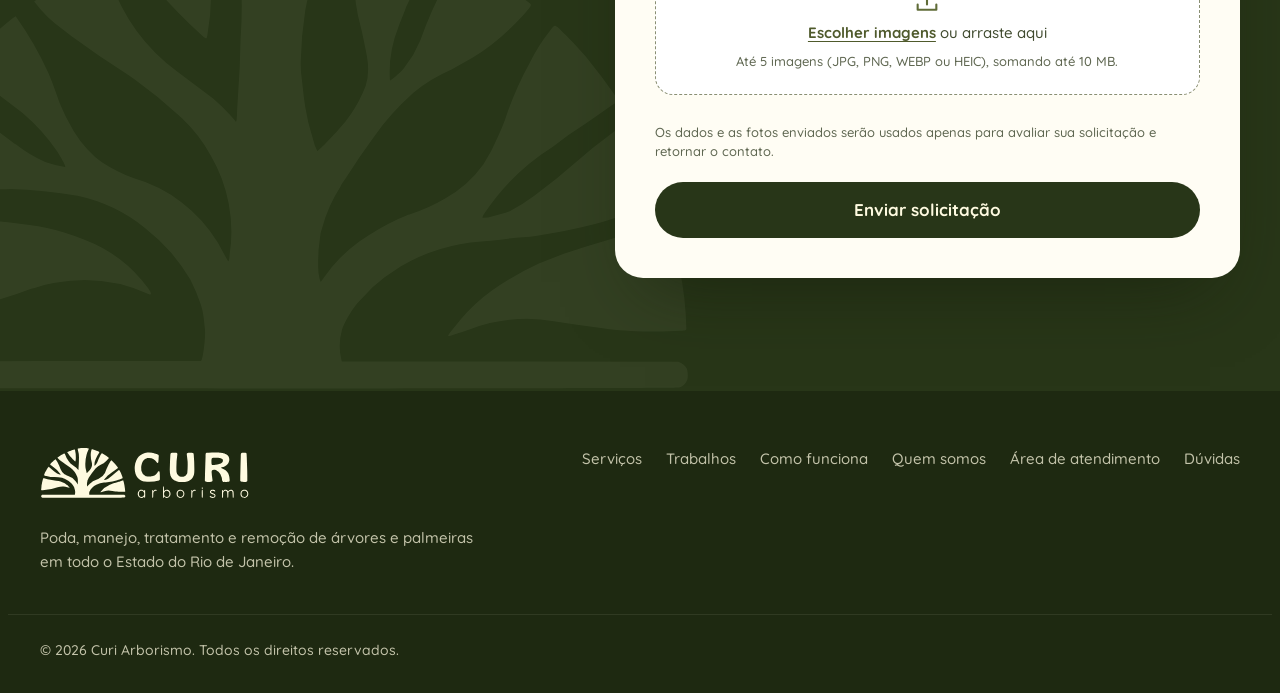
==== commit f865c090: "LP Curi Arborismo: gestão de resíduos no mesmo padrão dos serviços A gestão de resíduos passa a ser " ====
--- a/index.html
+++ b/index.html
@@ -274,20 +274,12 @@
             <span class="service-num" aria-hidden="true">09</span>
             <div><h3>Remoção de árvores e palmeiras</h3><p>Serviço realizado após avaliação das condições do local, viabilidade técnica e autorizações aplicáveis.</p></div>
           </li>
+          <!-- Gestão de resíduos: mesmo padrão dos serviços, com ícone no lugar do número -->
+          <li class="service-item" data-reveal style="--i:1">
+            <span class="service-num" aria-hidden="true"><svg class="icon"><use href="#i-truck"/></svg></span>
+            <div><h3>Gestão dos resíduos do serviço</h3><p>Normalmente, a equipe da Curi organiza a retirada do material com caçamba ou caminhão, com o custo dessa gestão incluído no orçamento. Se o cliente preferir cuidar da destinação, o material pode ser apenas cortado e organizado no local.</p></div>
+          </li>
         </ol>
-
-        <!-- Gestão de resíduos: depois dos nove serviços, no mesmo padrão dos itens (sem caixa nem cor de destaque).
-             O segundo service-num fica vazio de propósito: alinha o texto com o dos itens. -->
-        <aside class="service-note" aria-labelledby="residuos-title" data-reveal>
-          <div class="service-note-part">
-            <span class="service-num" aria-hidden="true"><svg class="icon"><use href="#i-truck"/></svg></span>
-            <h3 id="residuos-title">Gestão dos resíduos do serviço</h3>
-          </div>
-          <div class="service-note-part">
-            <span class="service-num" aria-hidden="true"></span>
-            <p>Normalmente, a equipe da Curi organiza a retirada do material com caçamba ou caminhão, com o custo dessa gestão incluído no orçamento. Se o cliente preferir cuidar da destinação, o material pode ser apenas cortado e organizado no local.</p>
-          </div>
-        </aside>
 
         <div class="section-cta">
           <a class="btn btn-primary btn-lg" href="https://wa.me/5521999918187?text=Ol%C3%A1!%20Gostaria%20de%20solicitar%20uma%20avalia%C3%A7%C3%A3o%20para%20or%C3%A7amento%20de%20um%20servi%C3%A7o%20de%20arborismo." target="_blank" rel="noopener" data-wa="hero" data-wa-location="servicos">
--- a/assets/css/styles.css
+++ b/assets/css/styles.css
@@ -549,19 +549,8 @@
   color: var(--liver-600);
 }
 
-/* Gestão de resíduos: linha após a lista, no padrão dos itens (sem caixa nem cor de destaque).
-   No desktop, título na coluna da esquerda e texto na da direita; no celular, um abaixo do outro. */
-.service-note {
-  display: grid;
-  row-gap: .375rem;
-  padding-top: 1.5rem;
-  border-top: 1px solid var(--line-strong);
-}
-.service-note-part { display: grid; grid-template-columns: auto 1fr; gap: 1.125rem; }
-.service-note .icon { width: 1.5rem; height: 1.5rem; }
-.service-note h3 { font-size: 1.1875rem; }
-.service-note p { font-size: 1rem; color: var(--ink-500); }
-@media (min-width: 900px) { .service-note { grid-template-columns: repeat(2, 1fr); column-gap: clamp(2.5rem, 5vw, 4.5rem); } }
+/* Gestão de resíduos: último item da lista, com ícone no lugar do número */
+.service-num .icon { width: 1.5rem; height: 1.5rem; }
 
 .section-cta { display: flex; justify-content: center; margin-top: clamp(2rem, 1.5rem + 2vw, 3rem); }
 
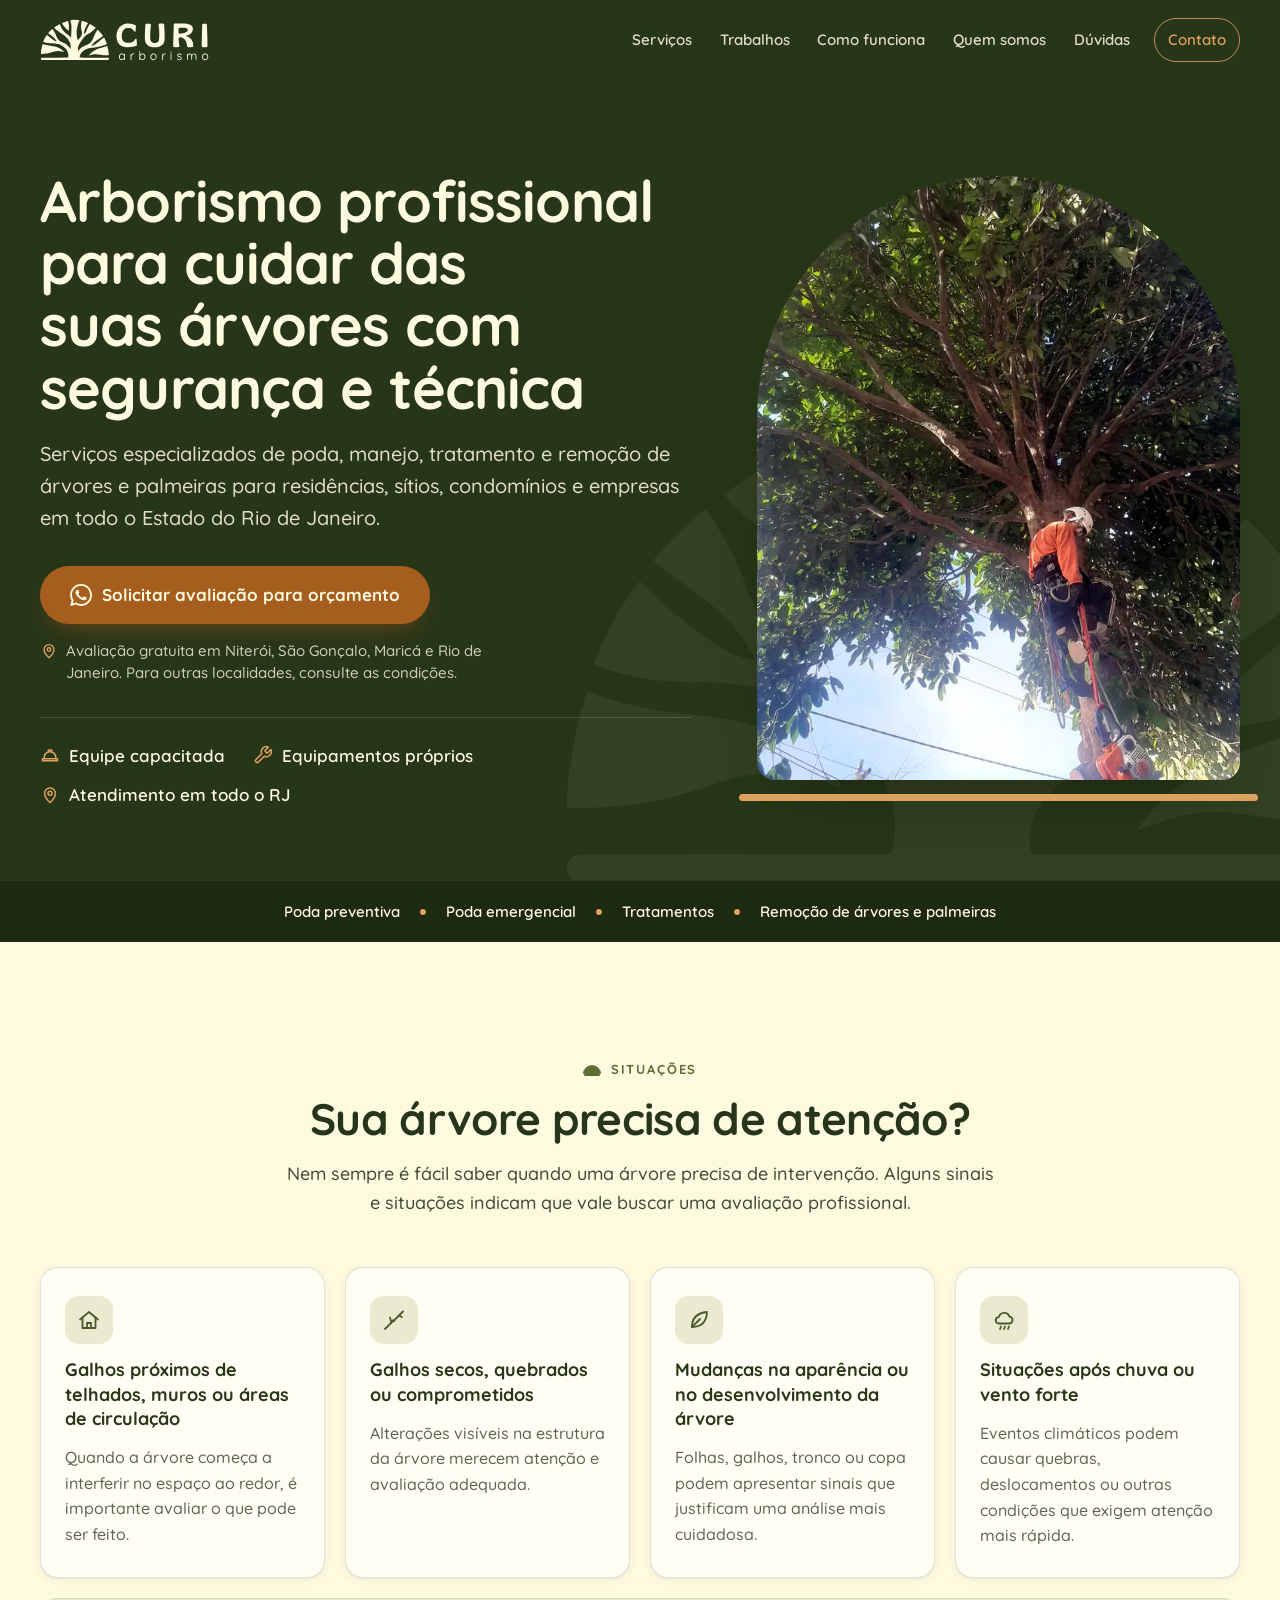
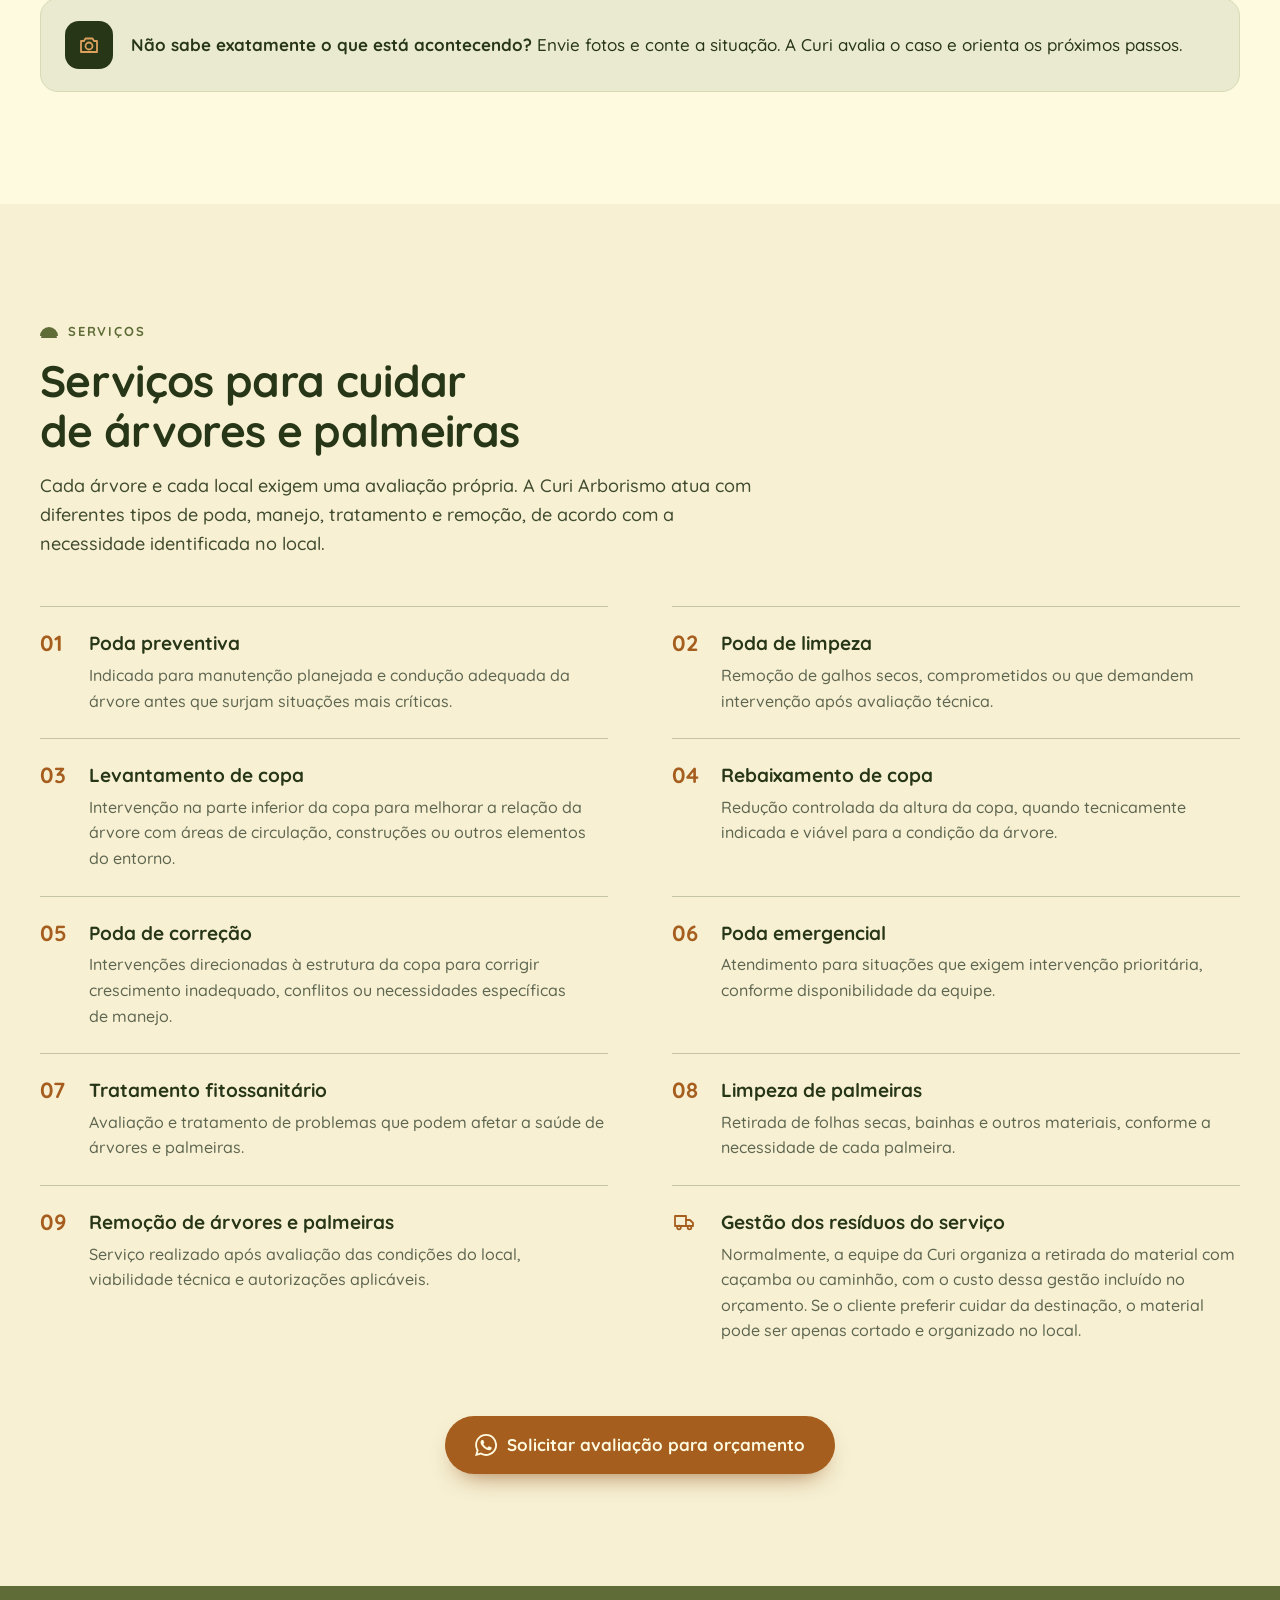
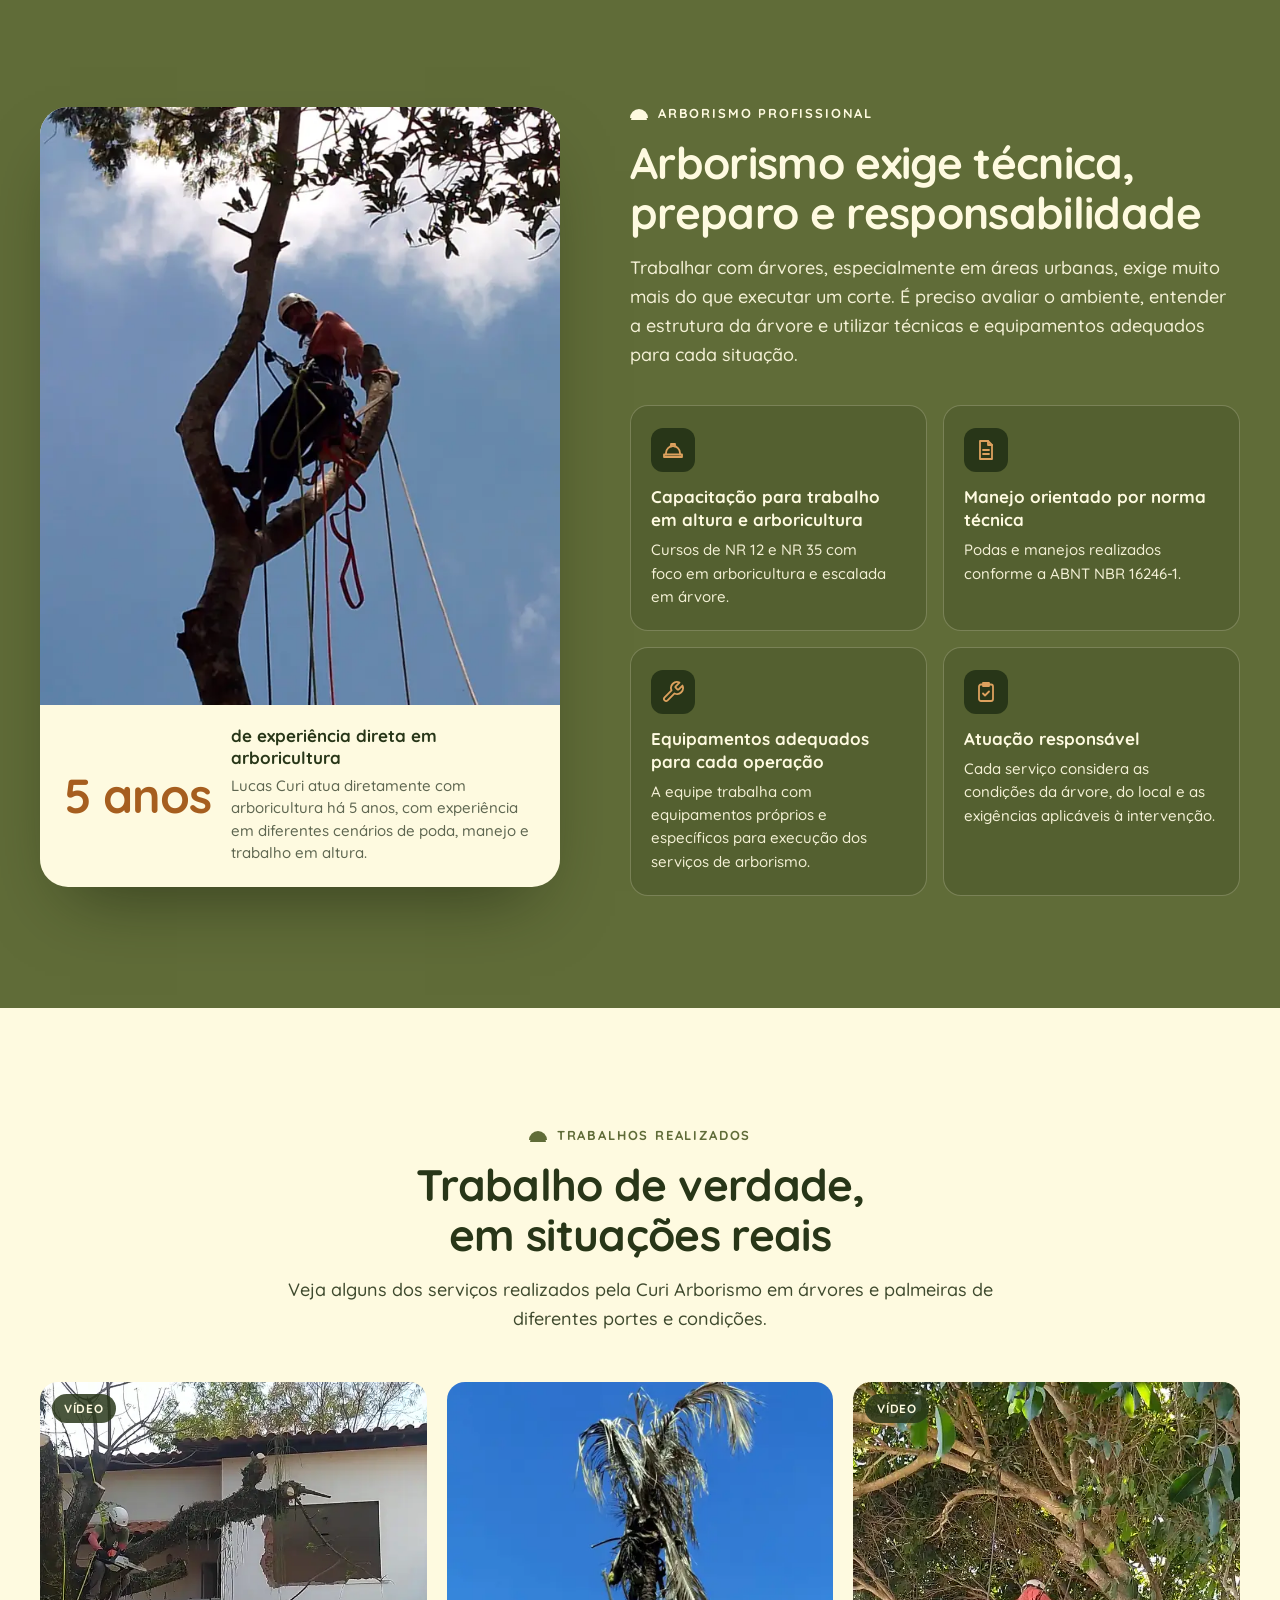
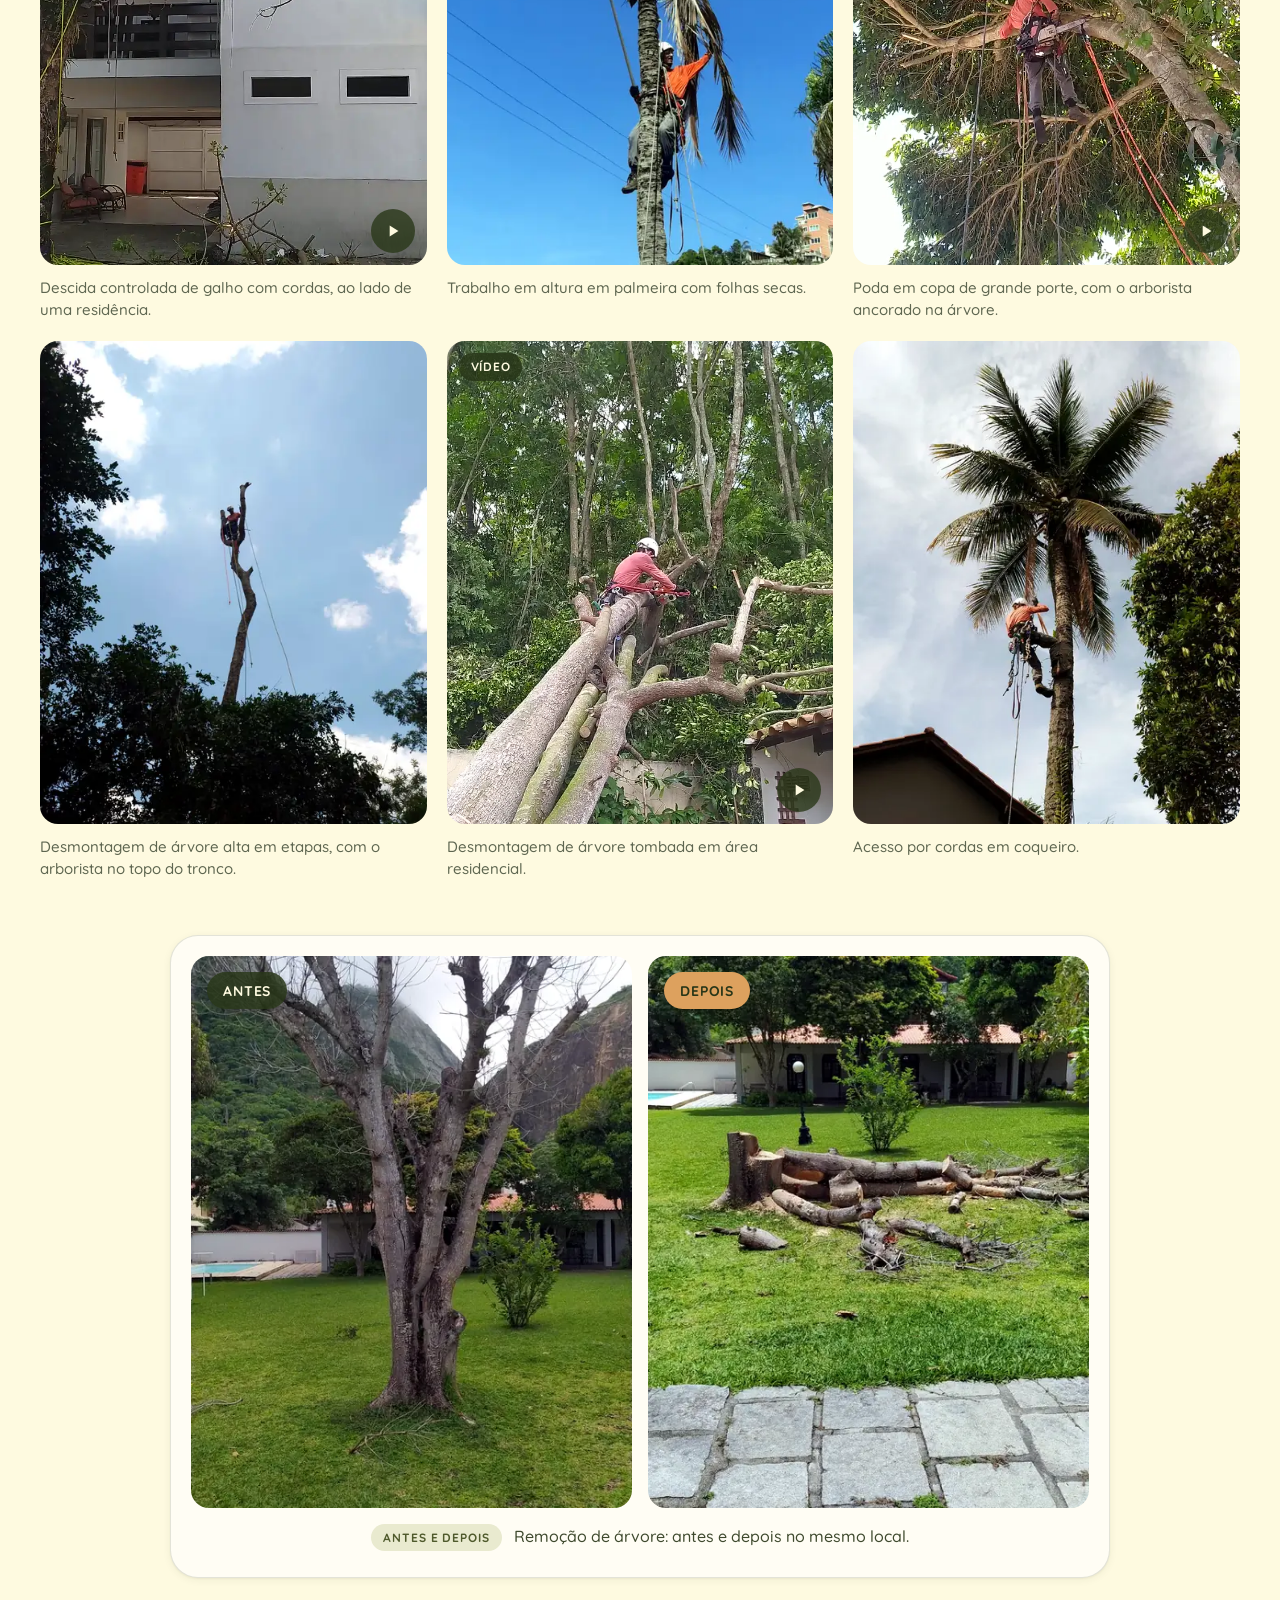
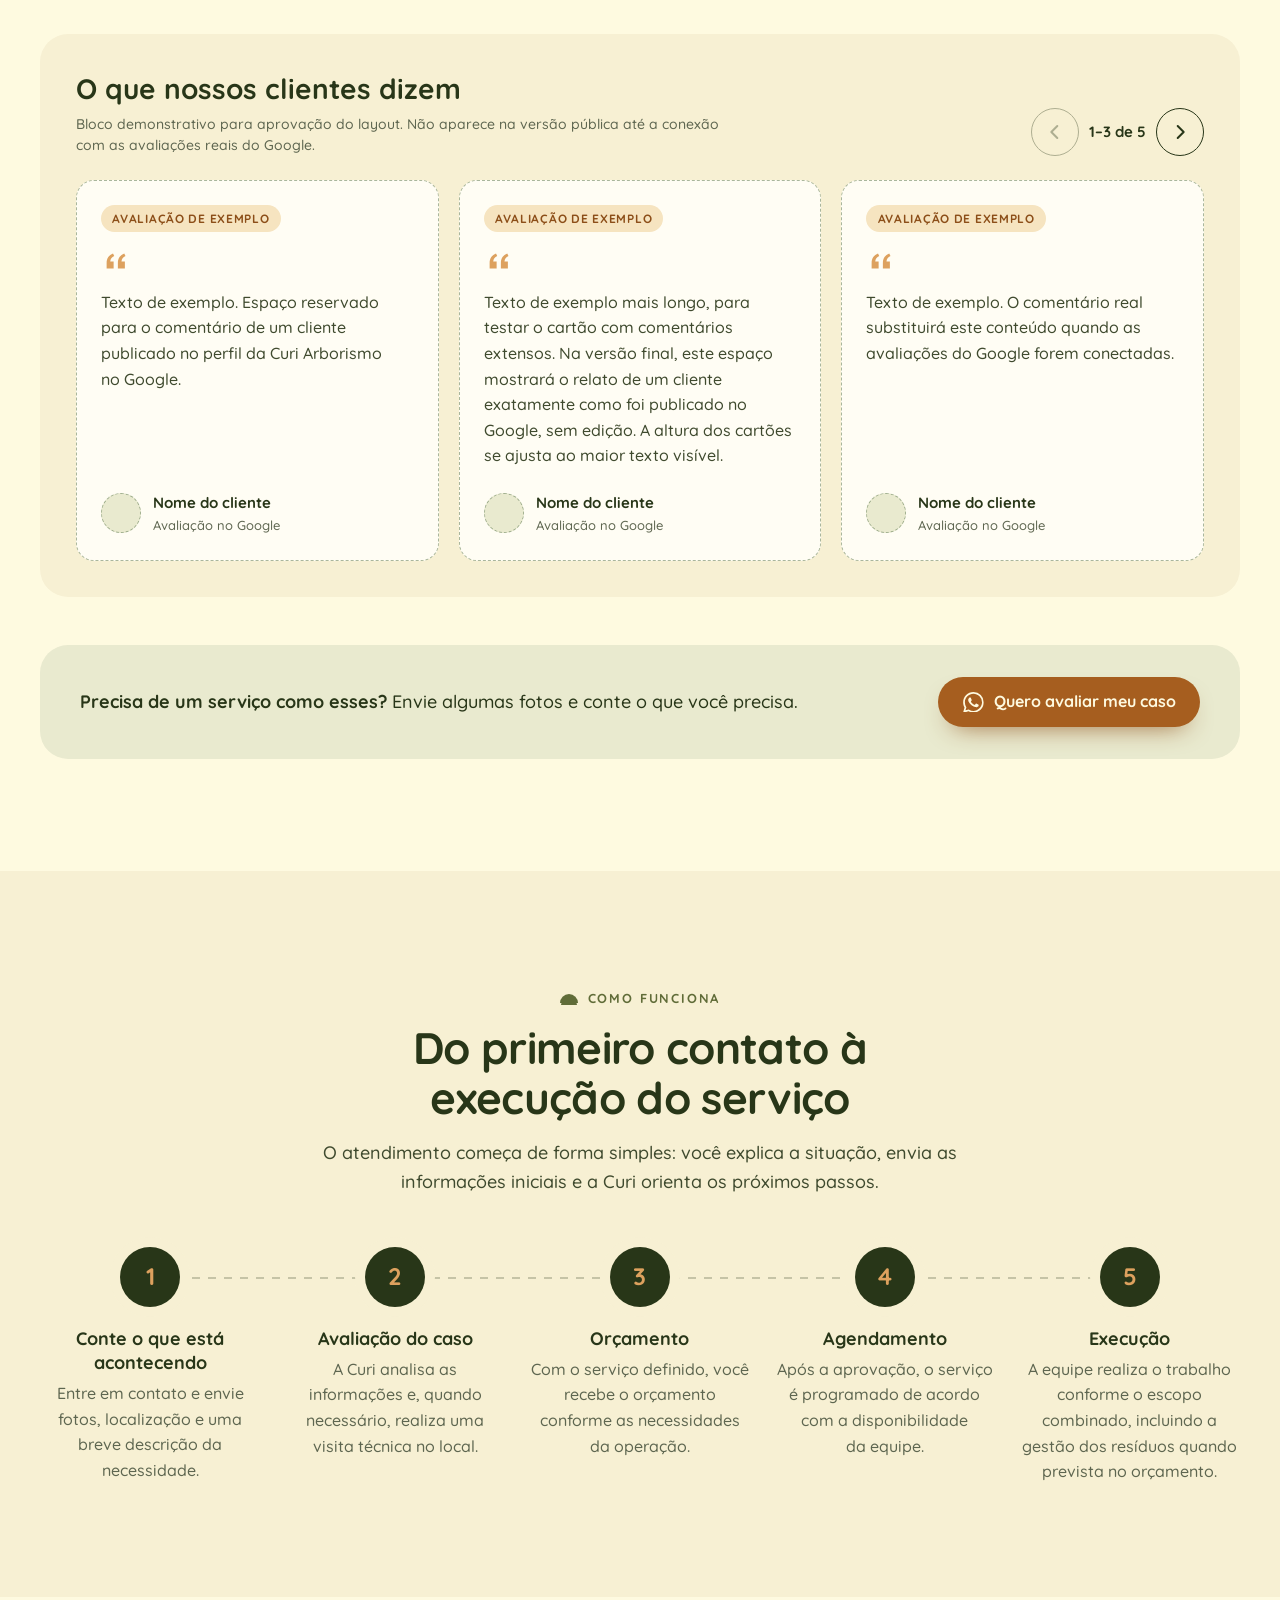
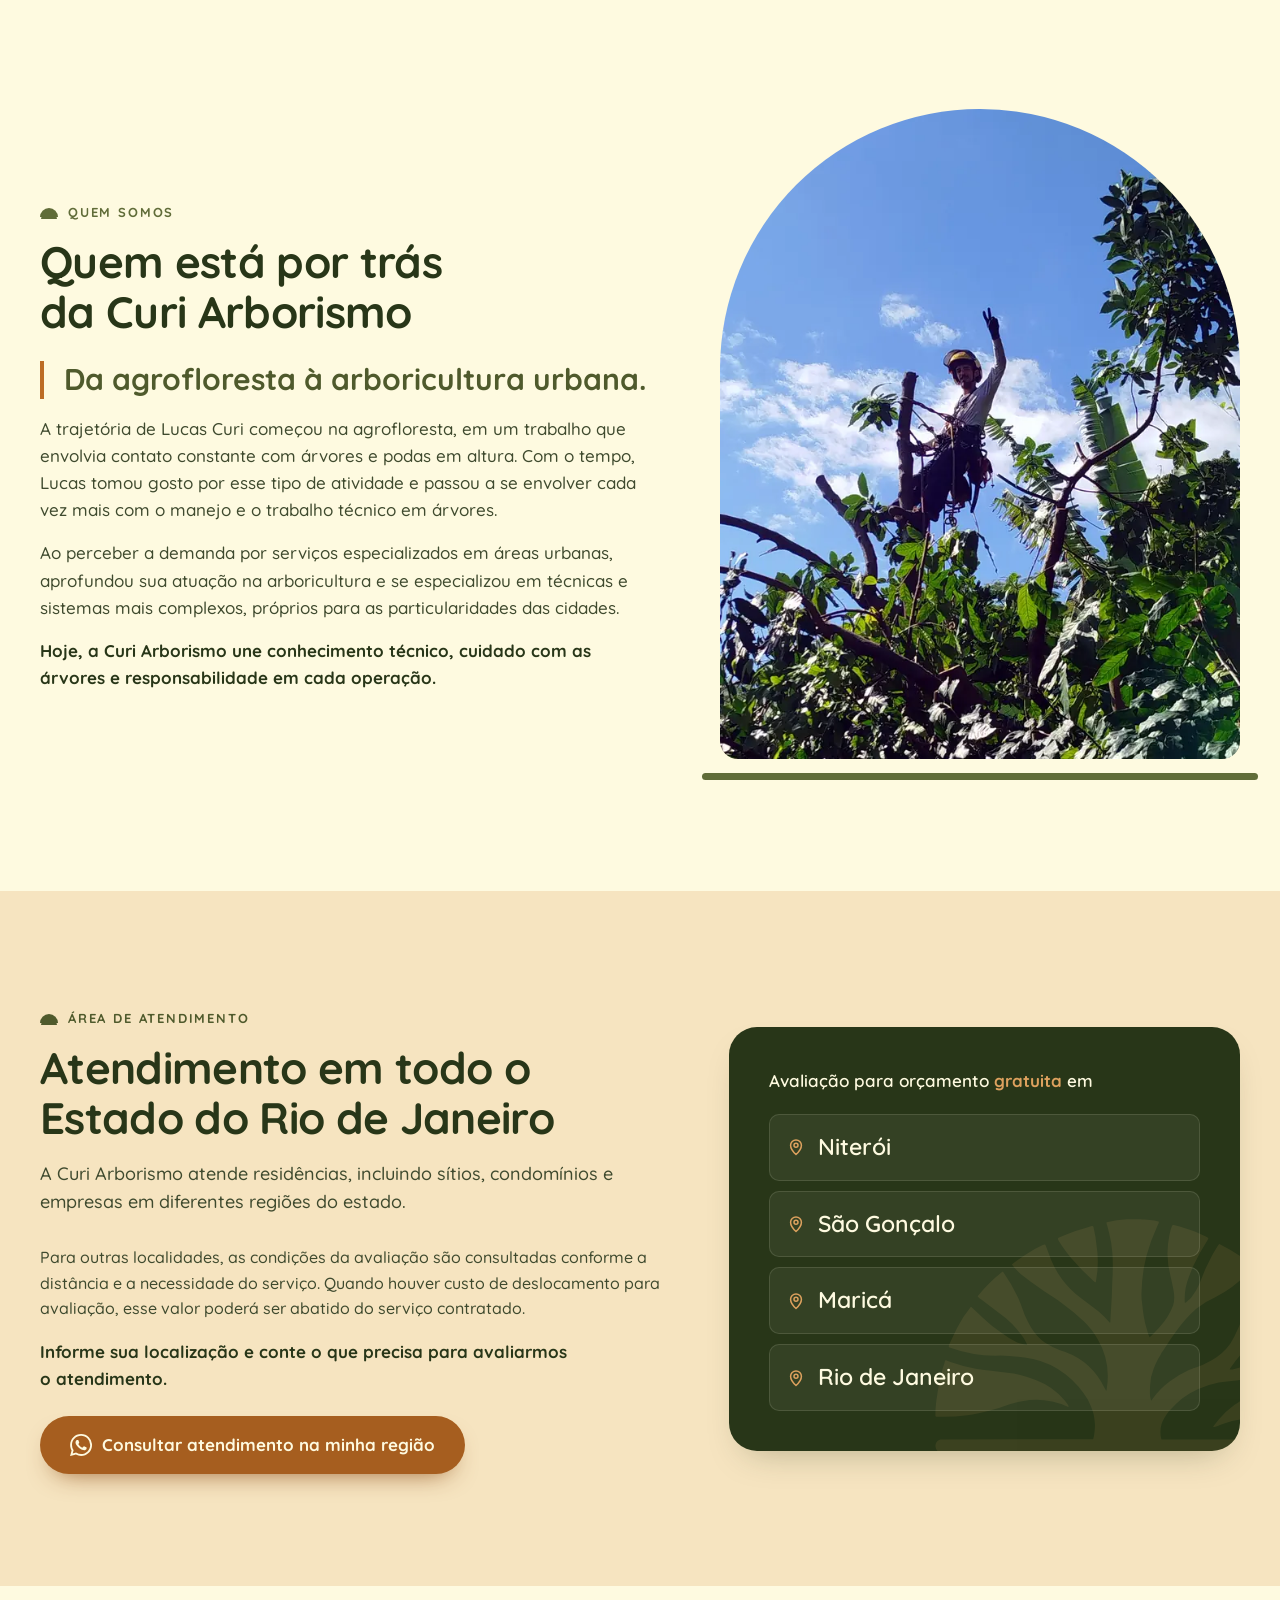
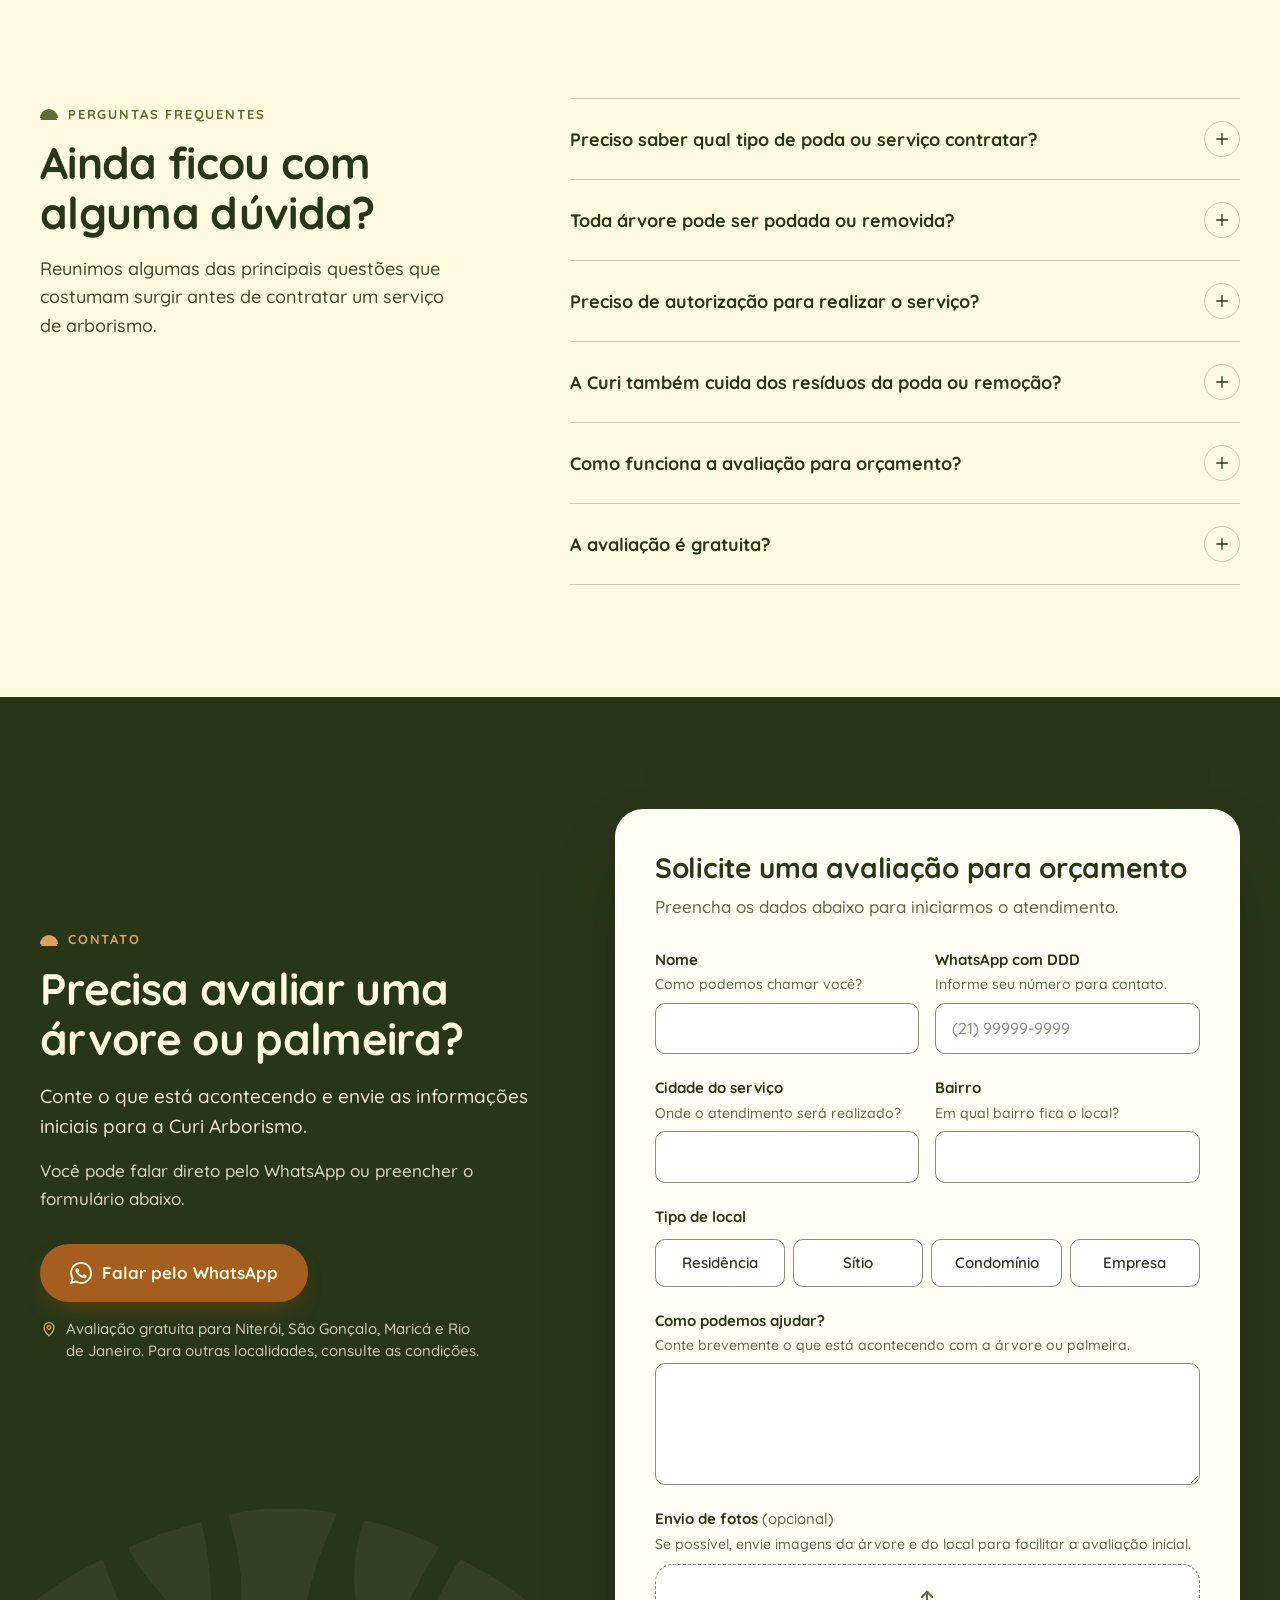
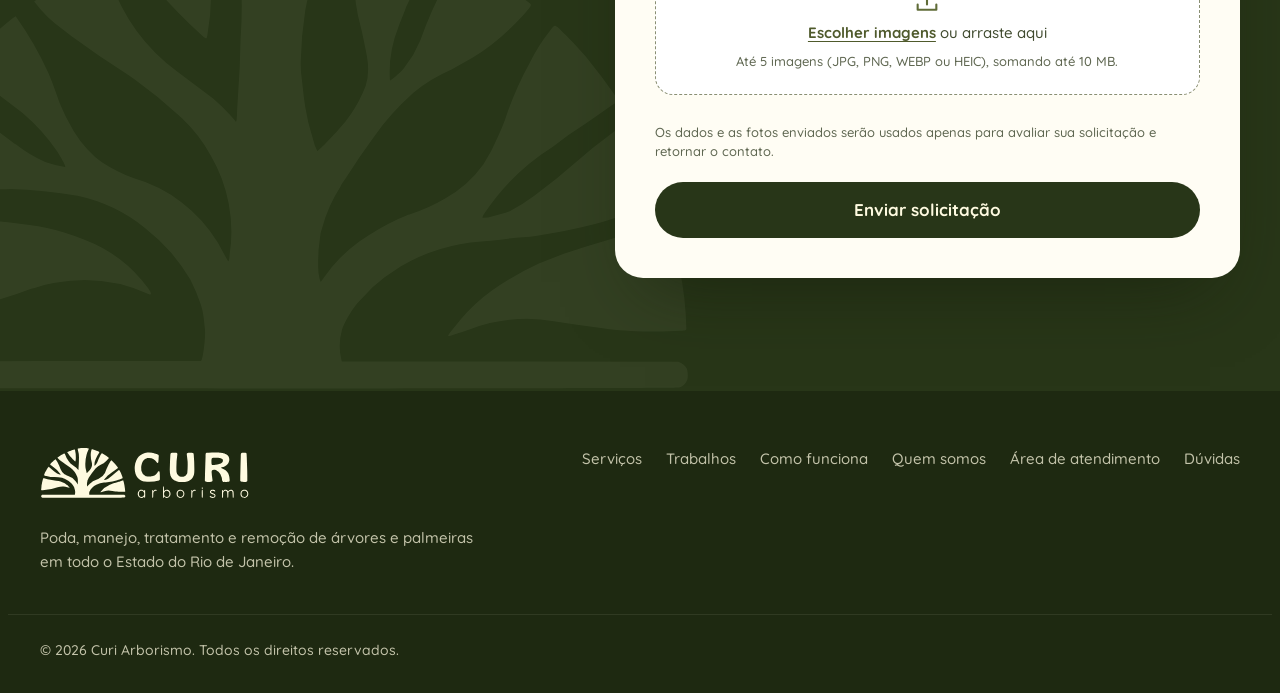
==== commit 3bb86d41: "LP Curi Arborismo: formulário abre o WhatsApp e separa cidade e bairro - Além do e-mail, o envio do " ====
--- a/index.html
+++ b/index.html
@@ -686,11 +686,18 @@
                 <p class="field-error" id="f-whatsapp-error" hidden></p>
               </div>
 
-              <div class="field field--full" data-field>
-                <label for="f-local">Cidade e bairro do serviço</label>
-                <p class="field-hint" id="f-local-hint">Onde o atendimento será realizado?</p>
-                <input class="input" id="f-local" name="cidade_bairro" type="text" autocomplete="off" maxlength="120" required aria-describedby="f-local-hint f-local-error">
-                <p class="field-error" id="f-local-error" hidden></p>
+              <div class="field" data-field>
+                <label for="f-cidade">Cidade do serviço</label>
+                <p class="field-hint" id="f-cidade-hint">Onde o atendimento será realizado?</p>
+                <input class="input" id="f-cidade" name="cidade" type="text" autocomplete="off" maxlength="80" required aria-describedby="f-cidade-hint f-cidade-error">
+                <p class="field-error" id="f-cidade-error" hidden></p>
+              </div>
+
+              <div class="field" data-field>
+                <label for="f-bairro">Bairro</label>
+                <p class="field-hint" id="f-bairro-hint">Em qual bairro fica o local?</p>
+                <input class="input" id="f-bairro" name="bairro" type="text" autocomplete="off" maxlength="80" required aria-describedby="f-bairro-hint f-bairro-error">
+                <p class="field-error" id="f-bairro-error" hidden></p>
               </div>
 
               <fieldset class="field field--full" data-field aria-describedby="f-tipo-error">
@@ -737,7 +744,7 @@
 
             <div class="form-alert" role="alert" data-form-error hidden>
               <svg class="icon" aria-hidden="true"><use href="#i-alert"/></svg>
-              <p>Não foi possível enviar sua solicitação. Tente novamente ou fale diretamente com a Curi pelo <a href="https://wa.me/5521999918187?text=Ol%C3%A1!%20Gostaria%20de%20solicitar%20uma%20avalia%C3%A7%C3%A3o%20para%20or%C3%A7amento.%20Posso%20enviar%20algumas%20fotos%20e%20informa%C3%A7%C3%B5es%20sobre%20a%20%C3%A1rvore%3F" target="_blank" rel="noopener" data-wa="final" data-wa-location="erro-formulario">WhatsApp<span class="sr-only"> (abre o WhatsApp)</span></a>.</p>
+              <p>Não foi possível enviar sua solicitação. Tente novamente ou fale diretamente com a Curi pelo <a href="https://wa.me/5521999918187?text=Ol%C3%A1!%20Gostaria%20de%20solicitar%20uma%20avalia%C3%A7%C3%A3o%20para%20or%C3%A7amento.%20Posso%20enviar%20algumas%20fotos%20e%20informa%C3%A7%C3%B5es%20sobre%20a%20%C3%A1rvore%3F" target="_blank" rel="noopener" data-wa="final" data-wa-location="erro-formulario" data-form-chat>WhatsApp<span class="sr-only"> (abre o WhatsApp)</span></a>.</p>
             </div>
 
             <button class="btn btn-dark btn-lg btn-block" type="submit" data-submit>
@@ -750,6 +757,14 @@
             <span class="success-icon"><svg class="icon" aria-hidden="true"><use href="#i-check"/></svg></span>
             <h3>Solicitação enviada!</h3>
             <p>Recebemos suas informações. A equipe da Curi Arborismo entrará em contato pelo WhatsApp informado.</p>
+            <!-- O envio também abre uma conversa no WhatsApp com os dados preenchidos (main.js troca o href
+                 dos links data-form-chat). O botão cobre o caso de o navegador não ter aberto a conversa. -->
+            <p>Para agilizar, envie também a sua solicitação pelo WhatsApp. Se a conversa não abriu, use o botão abaixo.</p>
+            <a class="btn btn-primary btn-lg" href="https://wa.me/5521999918187?text=Ol%C3%A1!%20Gostaria%20de%20solicitar%20uma%20avalia%C3%A7%C3%A3o%20para%20or%C3%A7amento.%20Posso%20enviar%20algumas%20fotos%20e%20informa%C3%A7%C3%B5es%20sobre%20a%20%C3%A1rvore%3F" target="_blank" rel="noopener" data-wa="final" data-wa-location="formulario" data-form-chat>
+              <svg class="icon" aria-hidden="true"><use href="#i-whatsapp"/></svg>
+              Abrir conversa no WhatsApp
+              <span class="sr-only">(abre o WhatsApp)</span>
+            </a>
           </div>
         </div>
       </div>
--- a/assets/css/styles.css
+++ b/assets/css/styles.css
@@ -1232,6 +1232,7 @@
 .form-success:focus { outline: none; }
 .form-success h3 { margin-top: 1.25rem; font-size: 1.75rem; }
 .form-success p { max-width: 26em; margin: .75rem auto 0; color: var(--ink-700); }
+.form-success .btn { margin-top: 1.5rem; }
 .success-icon {
   display: inline-grid;
   place-items: center;
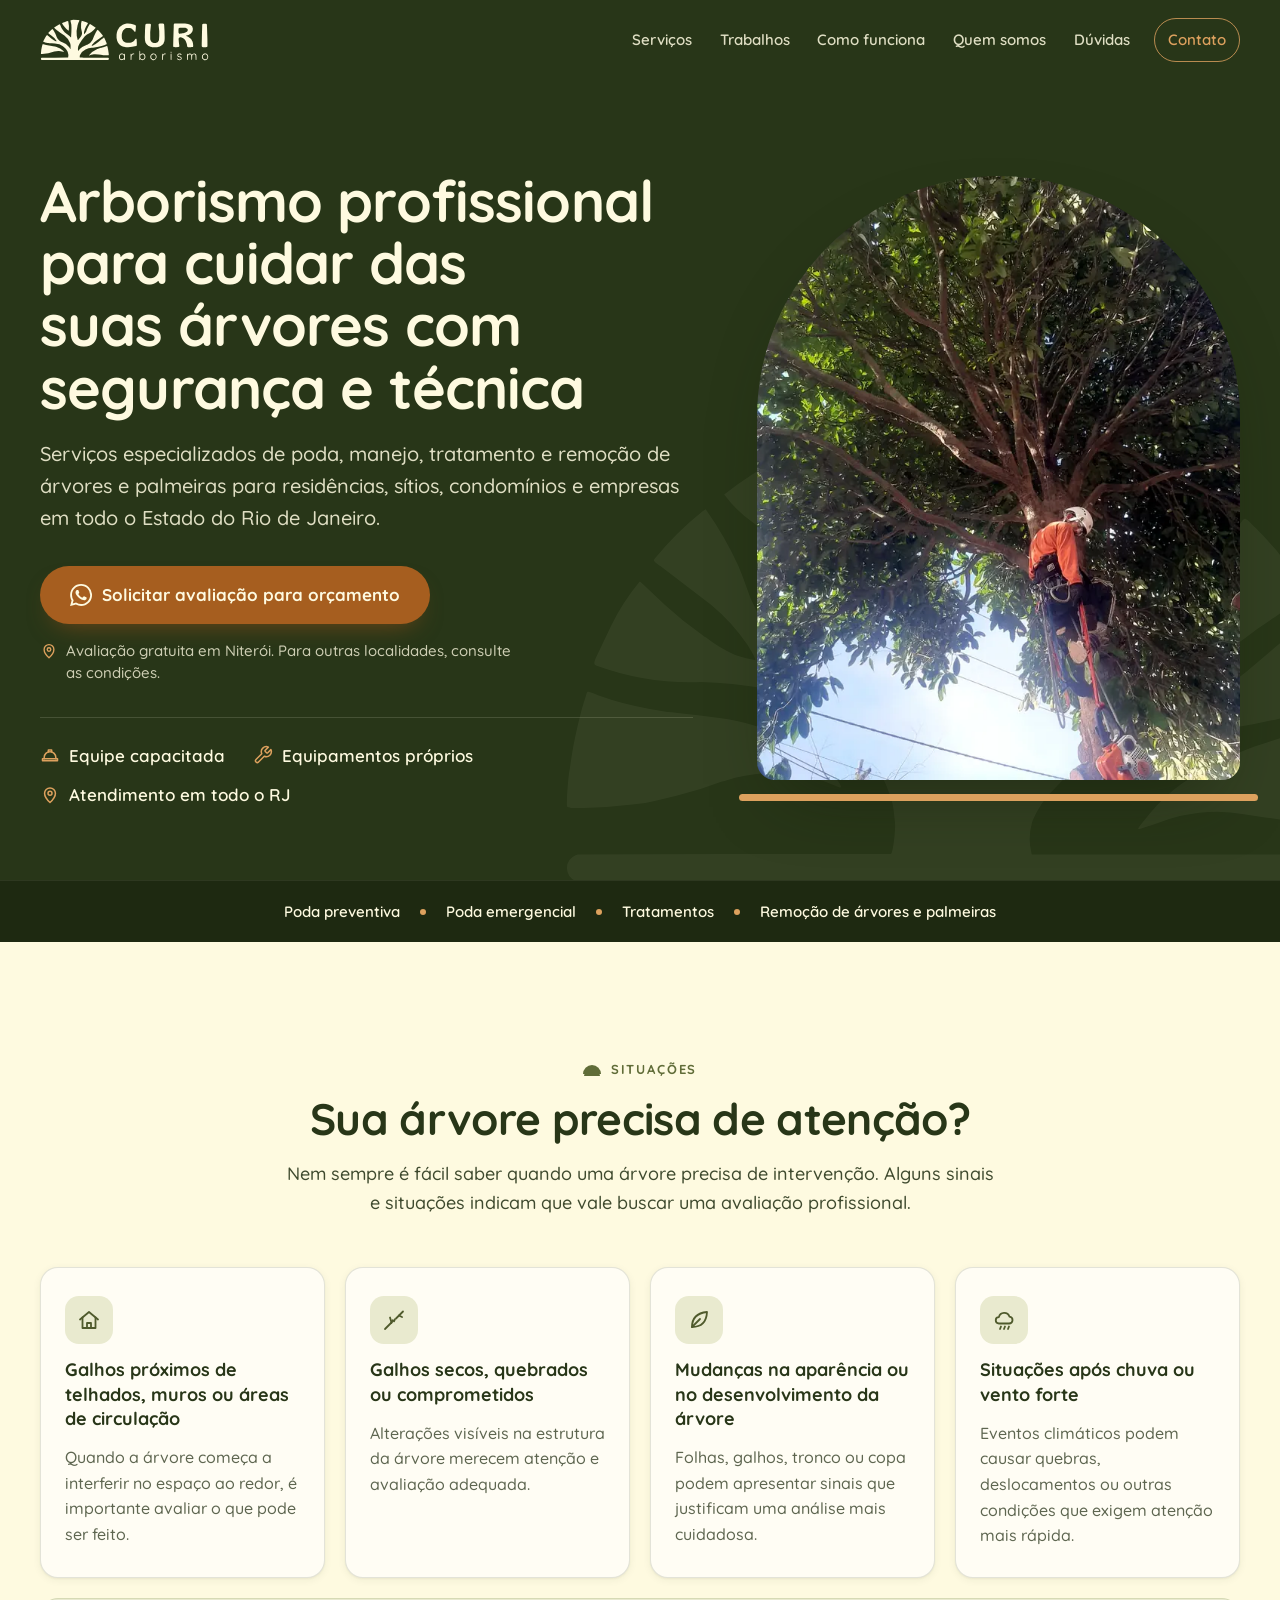
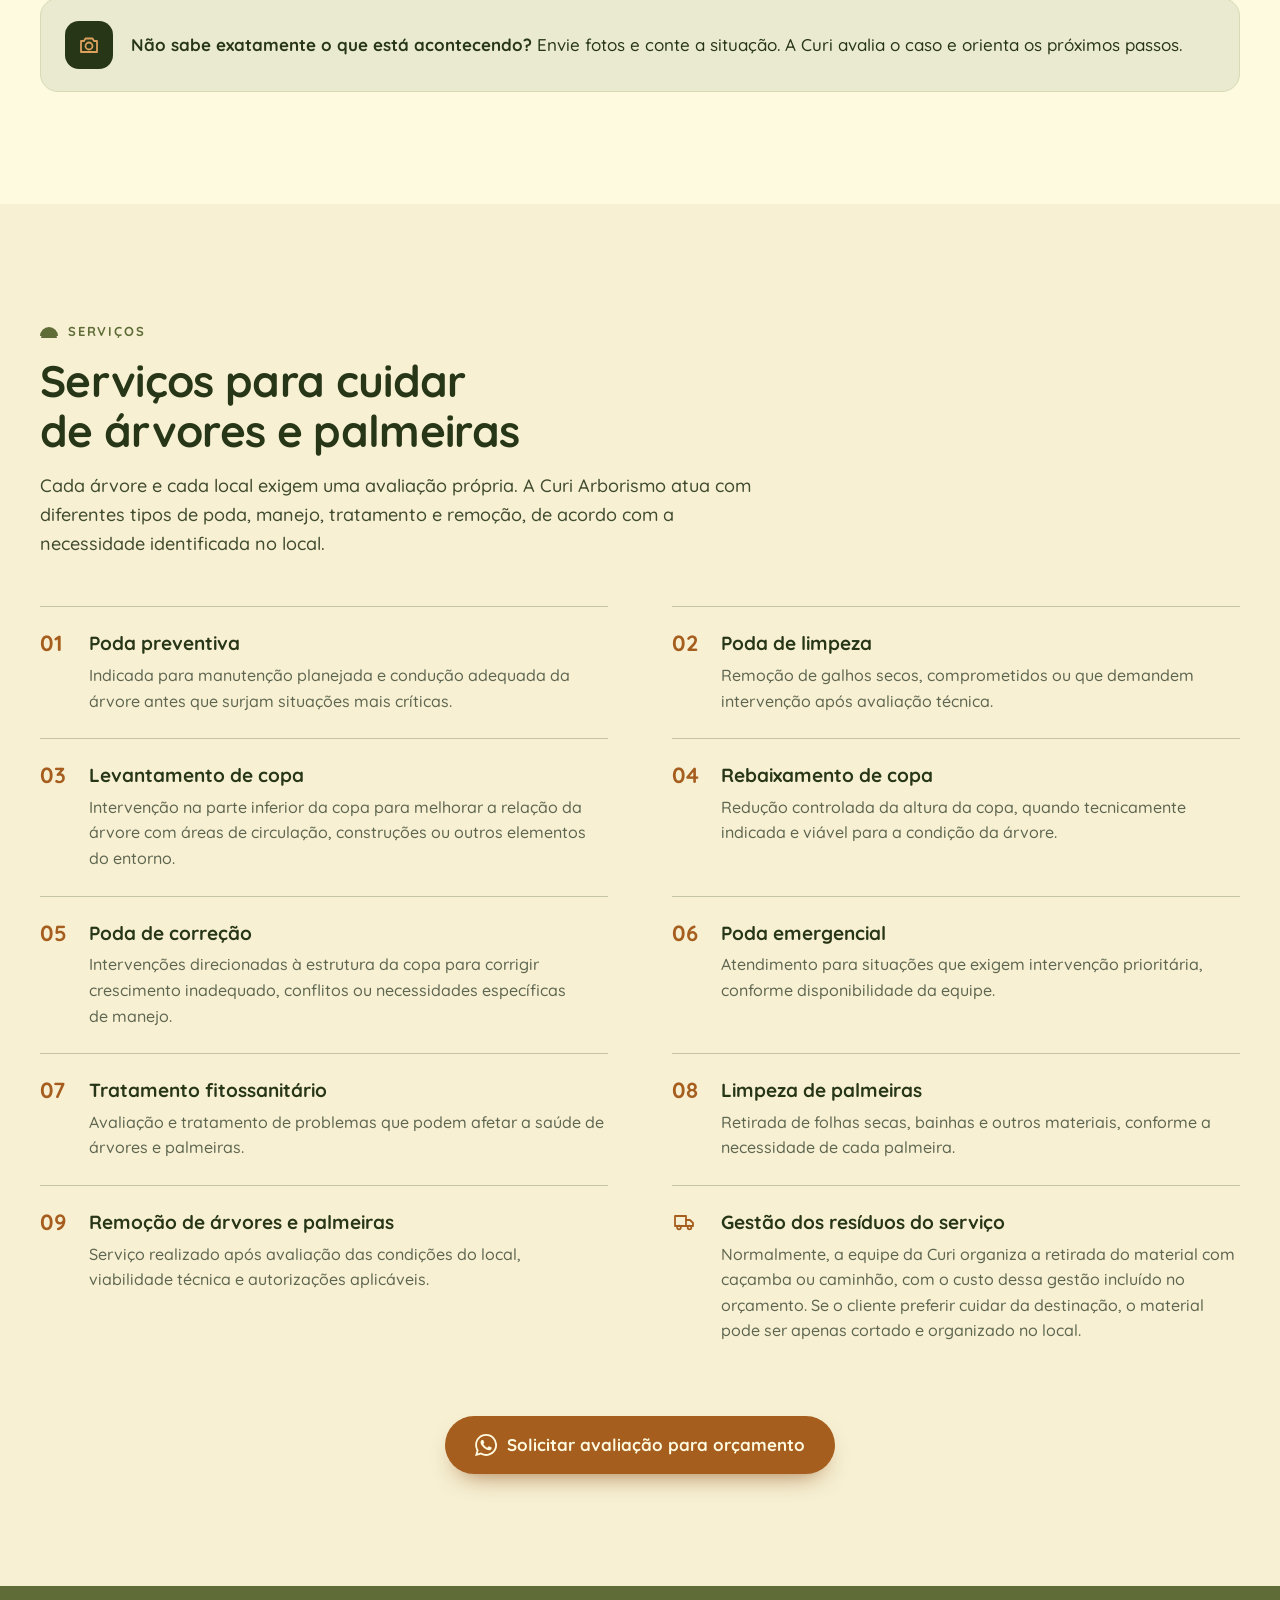
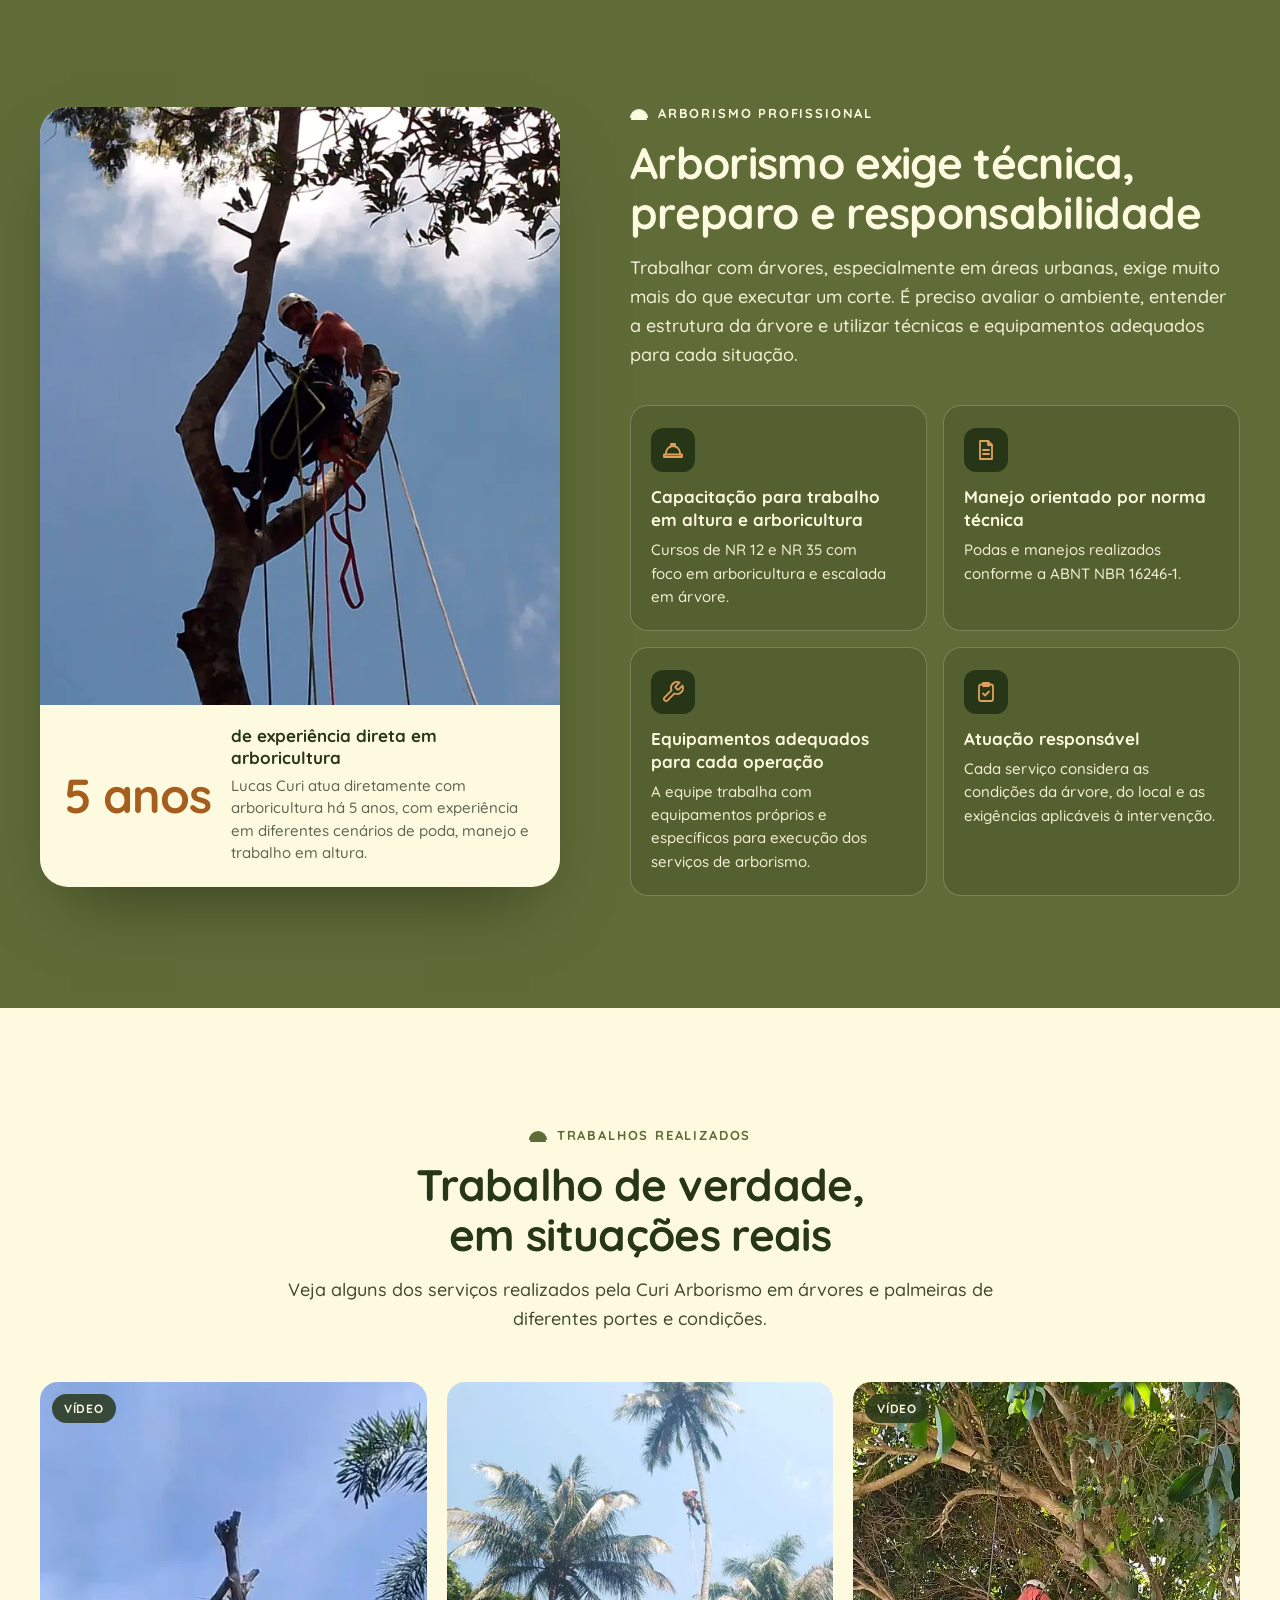
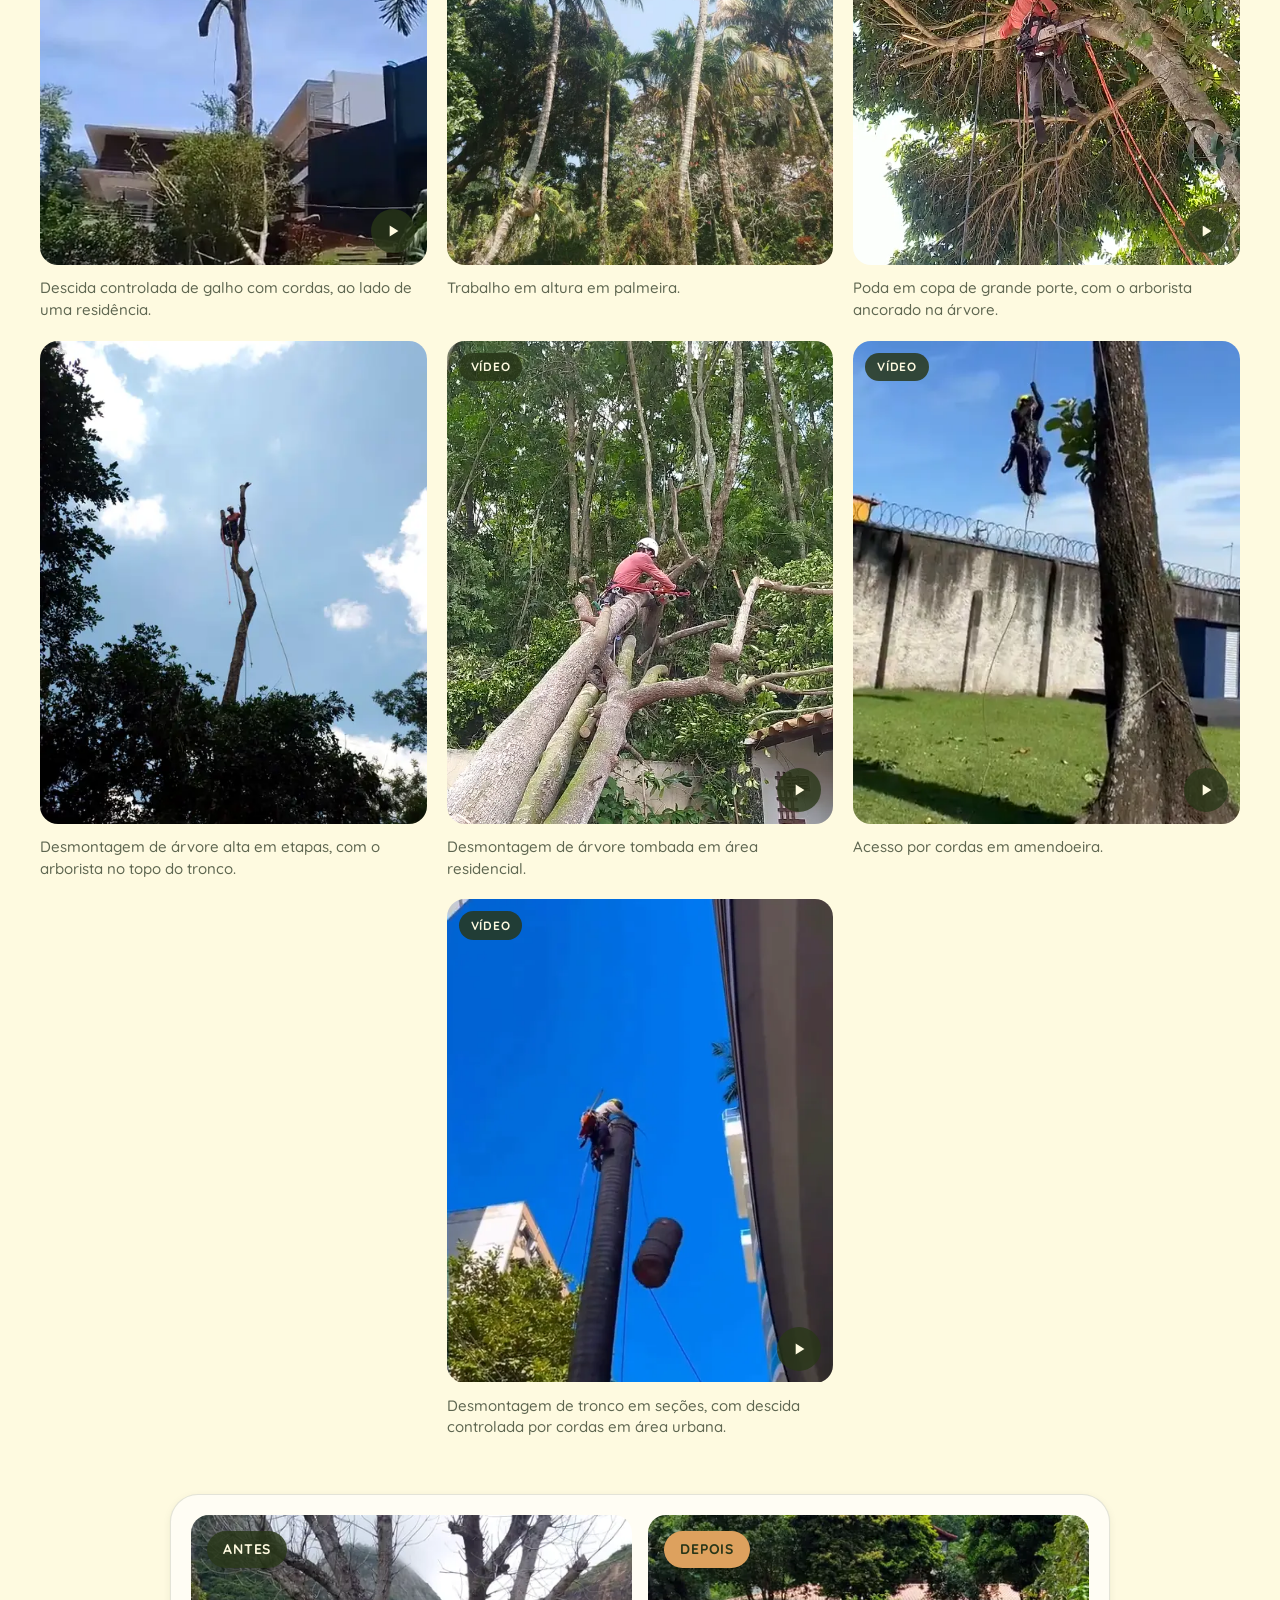
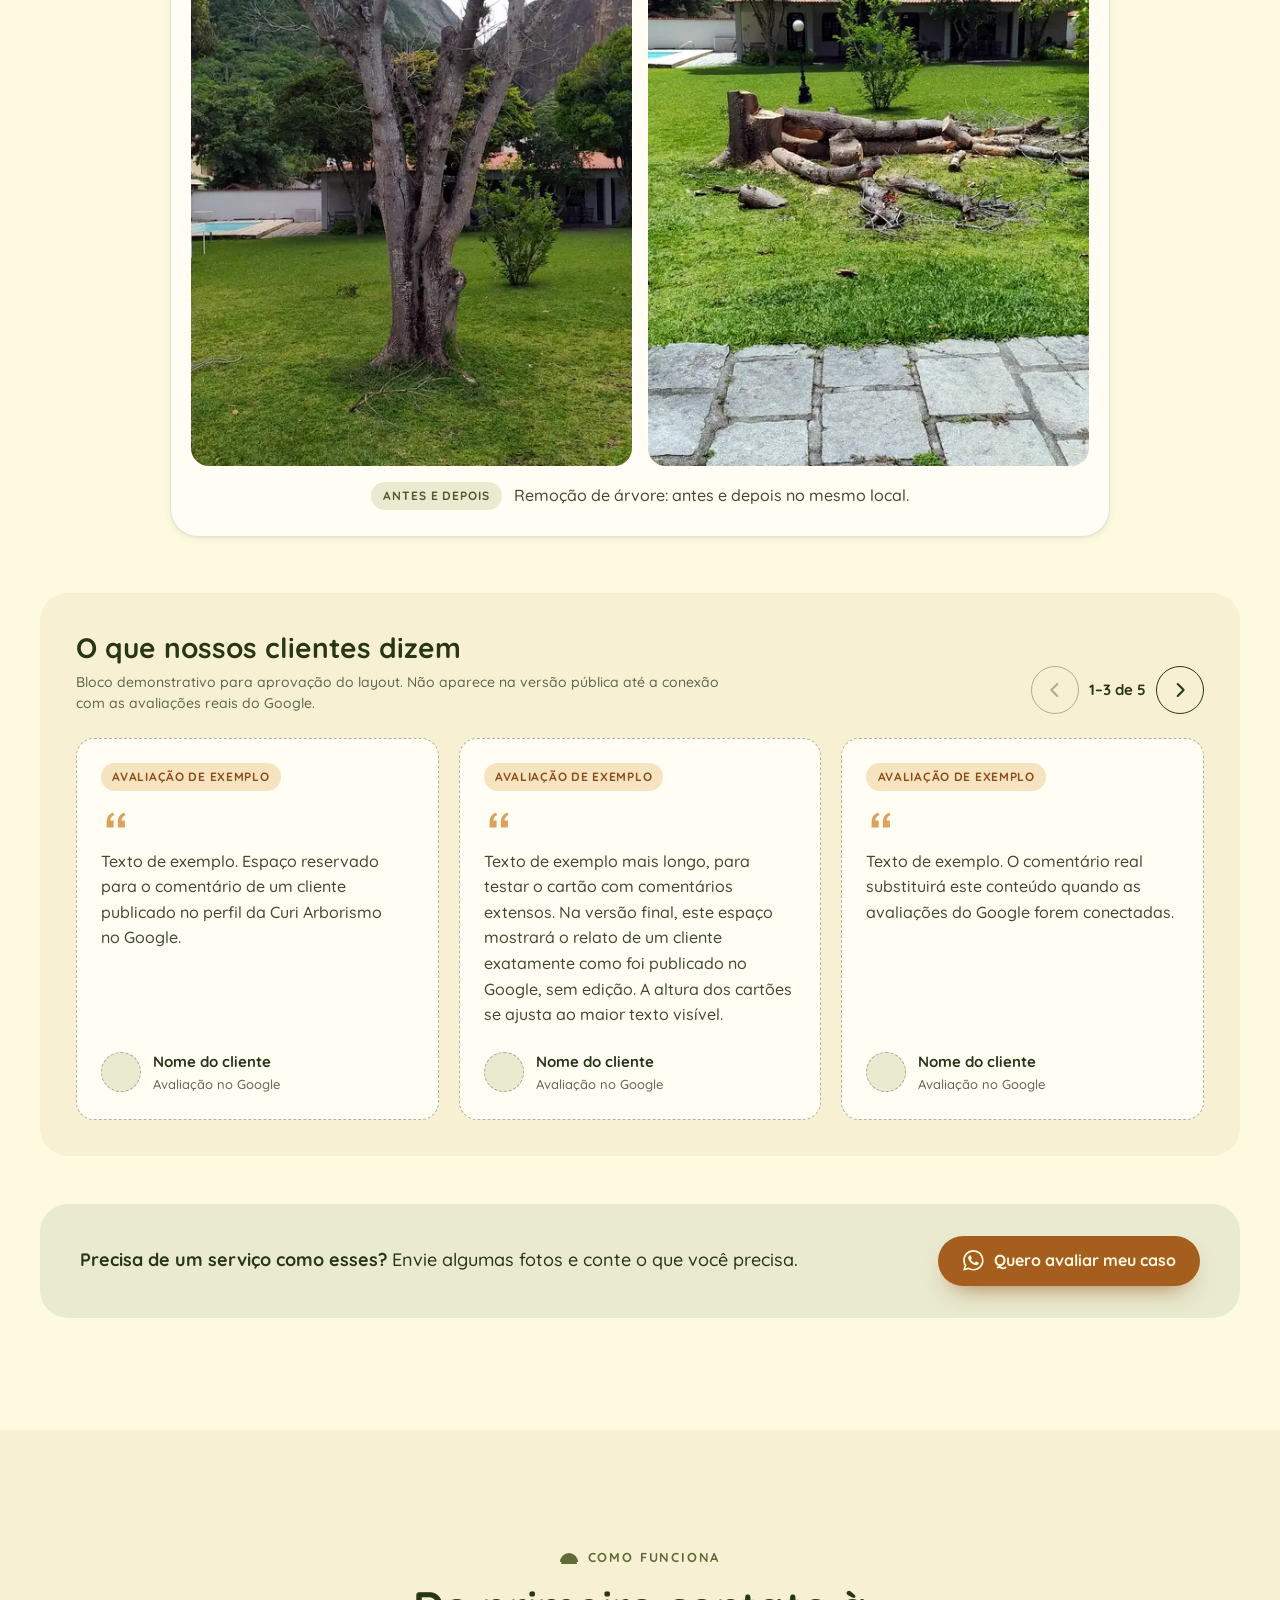
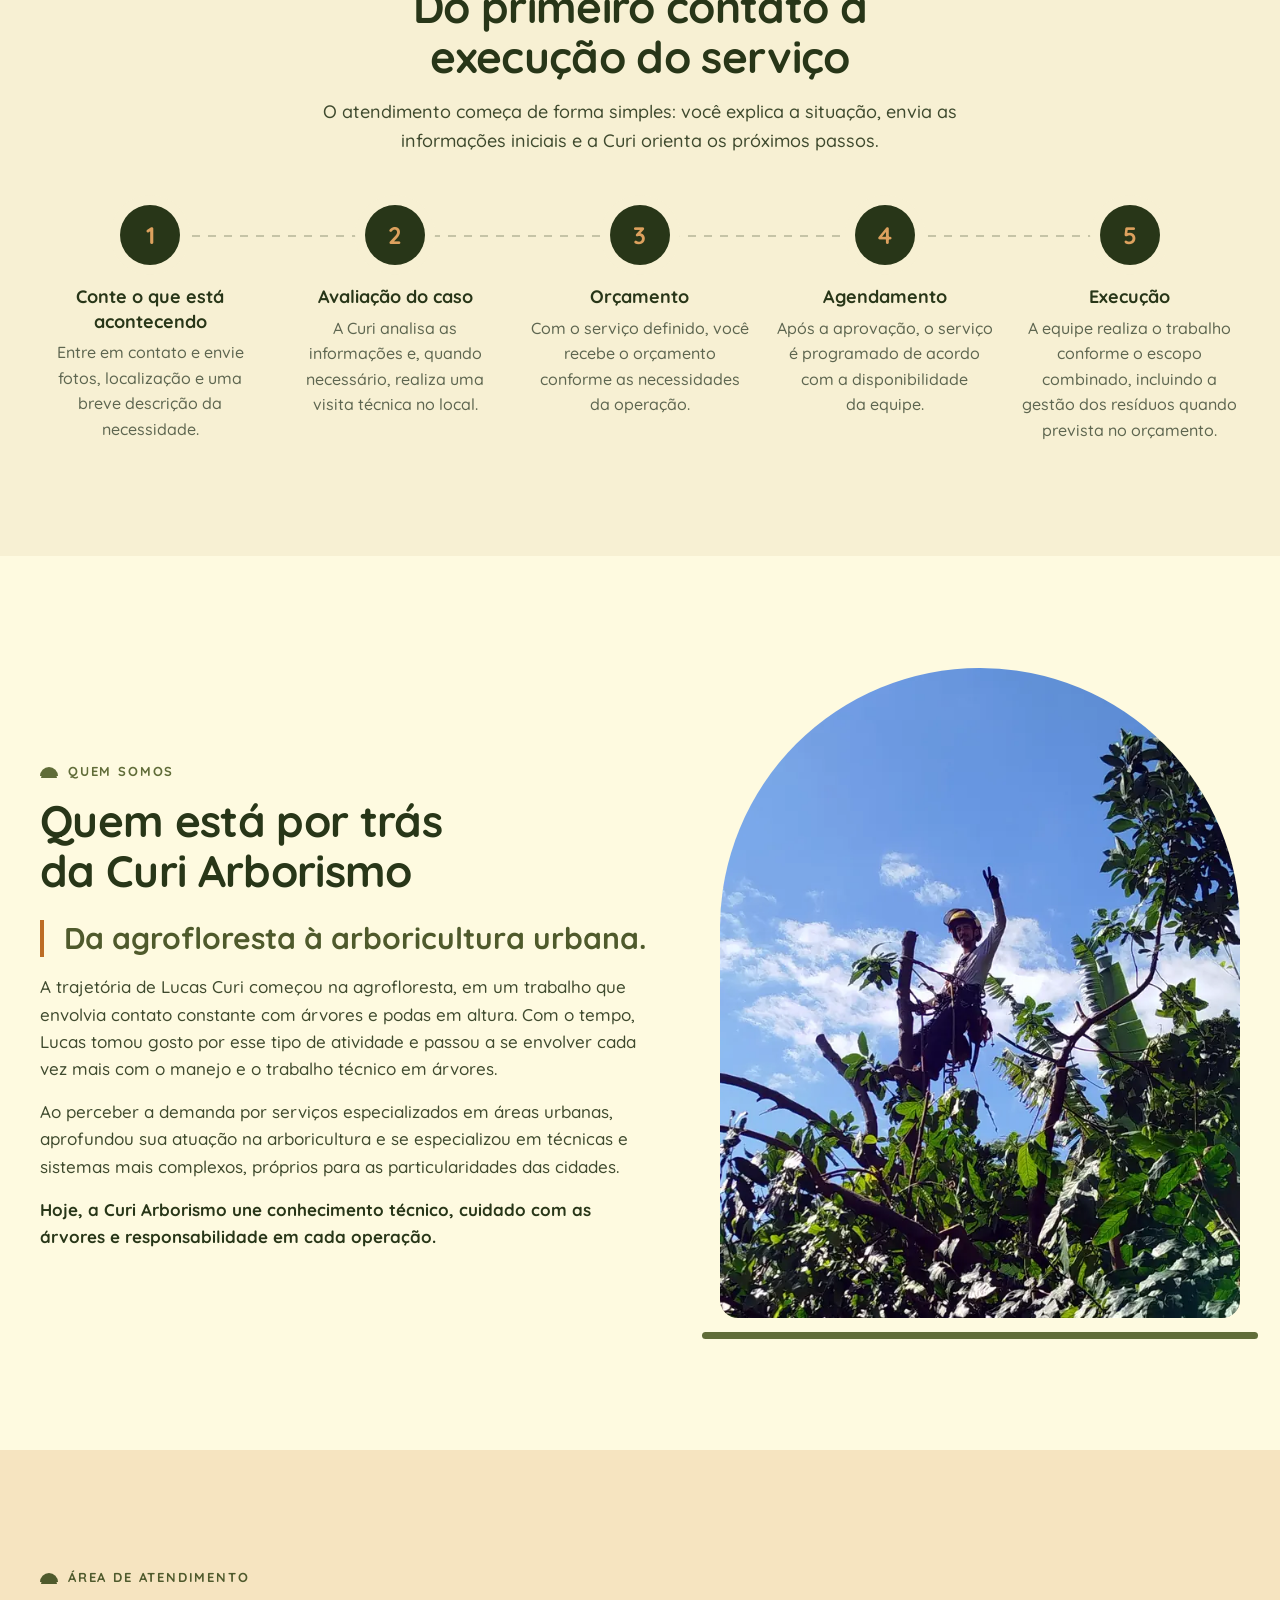
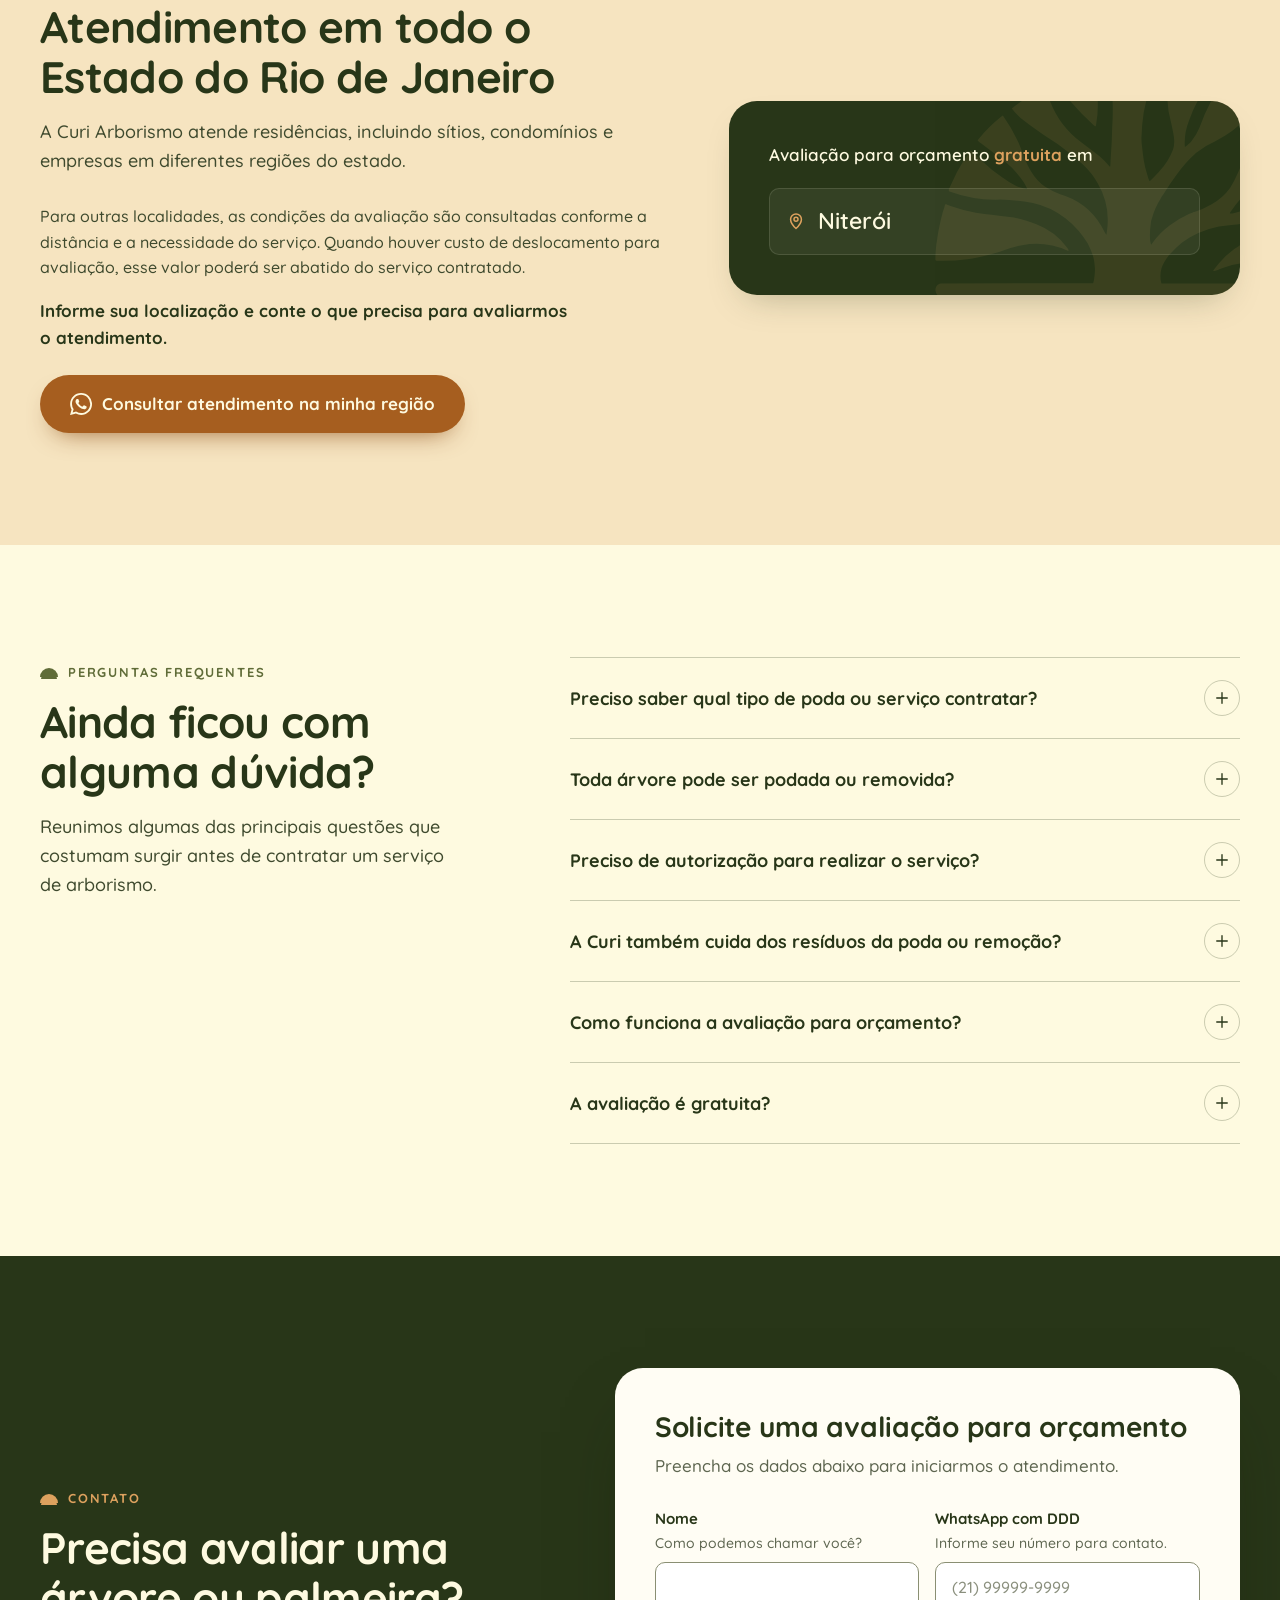
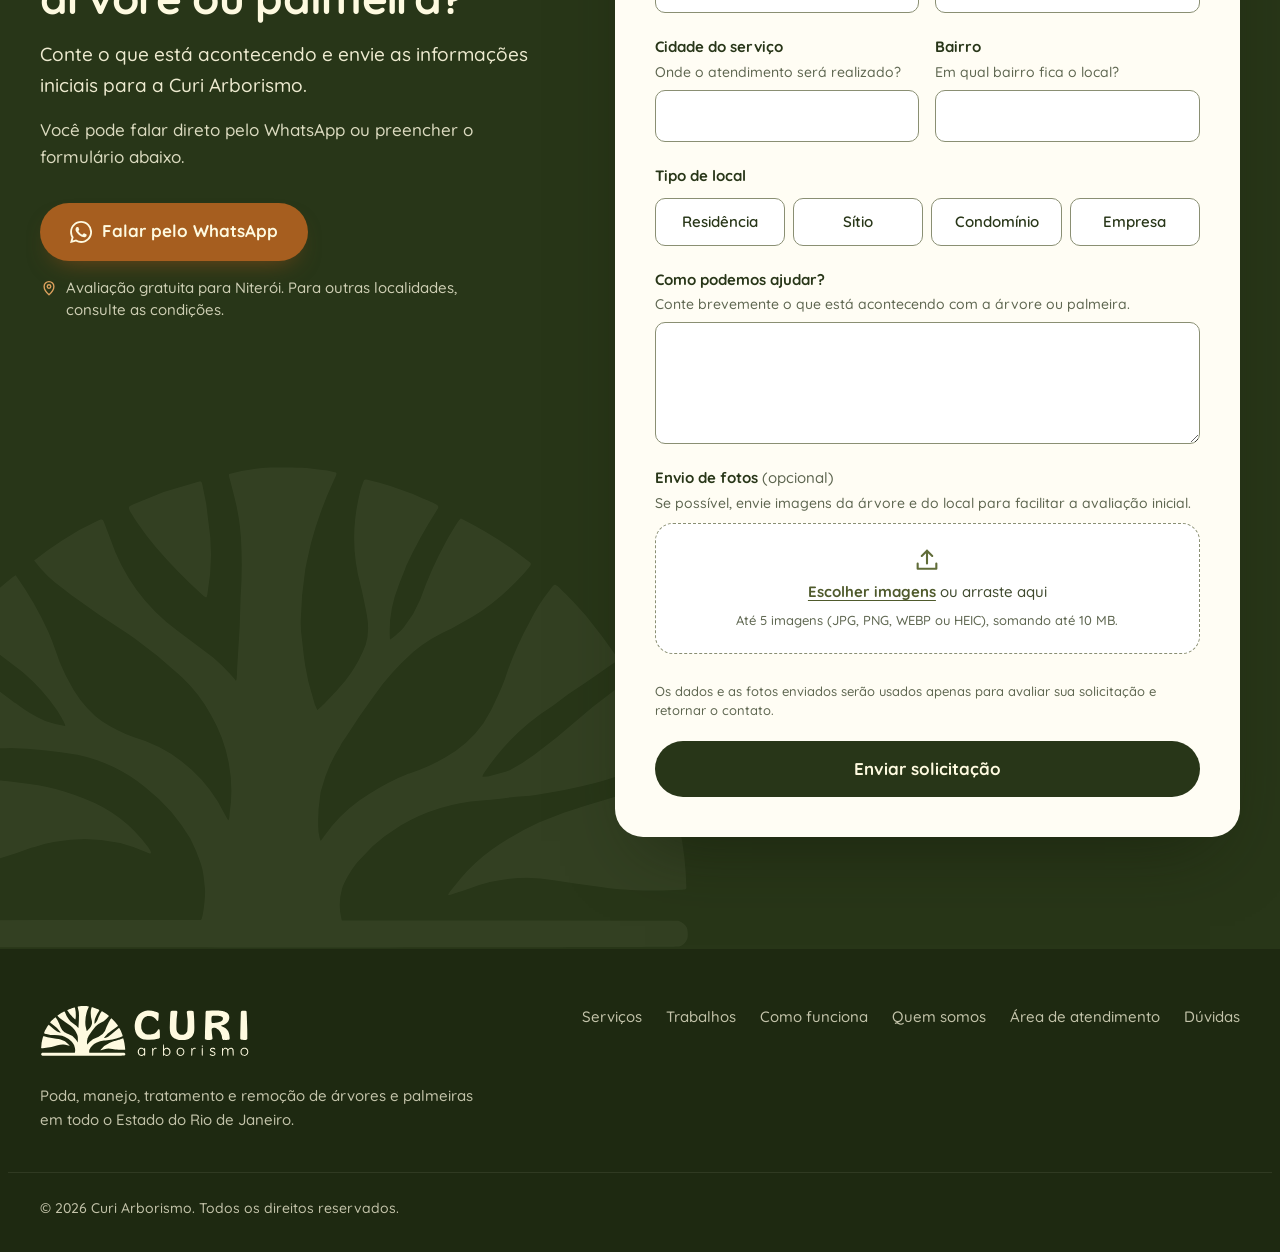
==== commit a4479833: "LP Curi Arborismo: novas mídias na galeria e avaliação gratuita só em Niterói - Avaliação gratuita p" ====
--- a/index.html
+++ b/index.html
@@ -75,7 +75,7 @@
       { "@type": "Question", "name": "Preciso de autorização para realizar o serviço?", "acceptedAnswer": { "@type": "Answer", "text": "Em alguns casos, pode ser necessária autorização do órgão público responsável. Antes da intervenção, verifique as exigências aplicáveis ao local e ao tipo de serviço." } },
       { "@type": "Question", "name": "A Curi também cuida dos resíduos da poda ou remoção?", "acceptedAnswer": { "@type": "Answer", "text": "Sim. A forma de retirada ou organização do material é combinada no orçamento, conforme a opção escolhida pelo cliente." } },
       { "@type": "Question", "name": "Como funciona a avaliação para orçamento?", "acceptedAnswer": { "@type": "Answer", "text": "Começa com as informações enviadas por você. Quando necessário, uma visita técnica complementa essa análise." } },
-      { "@type": "Question", "name": "A avaliação é gratuita?", "acceptedAnswer": { "@type": "Answer", "text": "Sim, em Niterói, São Gonçalo, Maricá e Rio de Janeiro. Em outras localidades, consulte as condições. Eventual custo de deslocamento poderá ser abatido do serviço contratado." } }
+      { "@type": "Question", "name": "A avaliação é gratuita?", "acceptedAnswer": { "@type": "Answer", "text": "Sim, em Niterói. Em outras localidades, consulte as condições. Eventual custo de deslocamento poderá ser abatido do serviço contratado." } }
     ]
   }
   </script>
@@ -157,7 +157,7 @@
             </a>
             <p class="support-note">
               <svg class="icon" aria-hidden="true"><use href="#i-pin"/></svg>
-              <span>Avaliação gratuita em Niterói, São Gonçalo, Maricá e Rio de Janeiro. Para outras localidades, consulte as condições.</span>
+              <span>Avaliação gratuita em Niterói. Para outras localidades, consulte as condições.</span>
             </p>
           </div>
 
@@ -357,8 +357,8 @@
         <div class="gallery" role="region" aria-label="Galeria de trabalhos realizados" tabindex="0">
           <figure class="gallery-item" data-reveal>
             <div class="media">
-              <video controls muted loop playsinline preload="none" poster="assets/video/v034-poster.webp" width="640" height="800" data-autoplay>
-                <source src="assets/video/v034.mp4" type="video/mp4">
+              <video controls muted loop playsinline preload="none" poster="assets/video/v-descida-galho-poster.webp" width="480" height="600" data-autoplay>
+                <source src="assets/video/v-descida-galho.mp4" type="video/mp4">
               </video>
               <span class="media-tag">Vídeo</span>
             </div>
@@ -367,12 +367,12 @@
 
           <figure class="gallery-item" data-reveal style="--i:1">
             <div class="media">
-              <img src="assets/img/fotos/galeria-palmeira-folhas-secas-800.webp"
-                   srcset="assets/img/fotos/galeria-palmeira-folhas-secas-480.webp 480w, assets/img/fotos/galeria-palmeira-folhas-secas-800.webp 800w"
+              <img src="assets/img/fotos/galeria-palmeira-altura-800.webp"
+                   srcset="assets/img/fotos/galeria-palmeira-altura-480.webp 480w, assets/img/fotos/galeria-palmeira-altura-800.webp 800w"
                    sizes="(min-width: 1024px) 380px, (min-width: 720px) 50vw, 78vw" width="800" height="1000" loading="lazy" decoding="async"
-                   alt="Arborista escalando uma palmeira com folhas secas, com acesso por cordas">
-            </div>
-            <figcaption>Trabalho em altura em palmeira com folhas secas.</figcaption>
+                   alt="Arborista com acesso por cordas no alto de uma palmeira, em um jardim com outras palmeiras">
+            </div>
+            <figcaption>Trabalho em altura em palmeira.</figcaption>
           </figure>
 
           <figure class="gallery-item" data-reveal style="--i:2">
@@ -407,12 +407,22 @@
 
           <figure class="gallery-item" data-reveal style="--i:2">
             <div class="media">
-              <img src="assets/img/fotos/galeria-coqueiro-800.webp"
-                   srcset="assets/img/fotos/galeria-coqueiro-480.webp 480w, assets/img/fotos/galeria-coqueiro-800.webp 800w"
-                   sizes="(min-width: 1024px) 380px, (min-width: 720px) 50vw, 78vw" width="800" height="1000" loading="lazy" decoding="async"
-                   alt="Arborista subindo em um coqueiro com cordas e equipamentos de escalada">
-            </div>
-            <figcaption>Acesso por cordas em coqueiro.</figcaption>
+              <video controls muted loop playsinline preload="none" poster="assets/video/v-acesso-cordas-poster.webp" width="480" height="600" data-autoplay>
+                <source src="assets/video/v-acesso-cordas.mp4" type="video/mp4">
+              </video>
+              <span class="media-tag">Vídeo</span>
+            </div>
+            <figcaption>Acesso por cordas em amendoeira.</figcaption>
+          </figure>
+
+          <figure class="gallery-item" data-reveal style="--i:1">
+            <div class="media">
+              <video controls muted loop playsinline preload="none" poster="assets/video/v-tronco-secoes-poster.webp" width="560" height="700" data-autoplay>
+                <source src="assets/video/v-tronco-secoes.mp4" type="video/mp4">
+              </video>
+              <span class="media-tag">Vídeo</span>
+            </div>
+            <figcaption>Desmontagem de tronco em seções, com descida controlada por cordas em área urbana.</figcaption>
           </figure>
         </div>
 
@@ -588,9 +598,6 @@
           <p class="area-card-label">Avaliação para orçamento <strong>gratuita</strong> em</p>
           <ul class="city-list" role="list">
             <li><svg class="icon" aria-hidden="true"><use href="#i-pin"/></svg>Niterói</li>
-            <li><svg class="icon" aria-hidden="true"><use href="#i-pin"/></svg>São Gonçalo</li>
-            <li><svg class="icon" aria-hidden="true"><use href="#i-pin"/></svg>Maricá</li>
-            <li><svg class="icon" aria-hidden="true"><use href="#i-pin"/></svg>Rio de Janeiro</li>
           </ul>
         </div>
 
@@ -638,7 +645,7 @@
           </details>
           <details class="faq-item">
             <summary><span>A avaliação é gratuita?</span><span class="faq-icon" aria-hidden="true"><svg class="icon"><use href="#i-plus"/></svg></span></summary>
-            <div class="faq-answer"><p>Sim, em Niterói, São Gonçalo, Maricá e Rio de Janeiro. Em outras localidades, consulte as condições. Eventual custo de deslocamento poderá ser abatido do serviço contratado.</p></div>
+            <div class="faq-answer"><p>Sim, em Niterói. Em outras localidades, consulte as condições. Eventual custo de deslocamento poderá ser abatido do serviço contratado.</p></div>
           </details>
         </div>
       </div>
@@ -660,7 +667,7 @@
           </a>
           <p class="support-note">
             <svg class="icon" aria-hidden="true"><use href="#i-pin"/></svg>
-            <span>Avaliação gratuita para Niterói, São Gonçalo, Maricá e Rio de Janeiro. Para outras localidades, consulte as condições.</span>
+            <span>Avaliação gratuita para Niterói. Para outras localidades, consulte as condições.</span>
           </p>
         </div>
 
--- a/assets/css/styles.css
+++ b/assets/css/styles.css
@@ -649,6 +649,11 @@
 }
 @media (min-width: 720px) { .gallery { grid-template-columns: repeat(2, 1fr); gap: 1.25rem; } }
 @media (min-width: 1024px) { .gallery { grid-template-columns: repeat(3, 1fr); } }
+/* Item que sobra sozinho na última linha fica centralizado */
+@media (min-width: 720px) and (max-width: 1023px) {
+  .gallery-item:last-child:nth-child(odd) { grid-column: 1 / -1; justify-self: center; width: calc(50% - .625rem); }
+}
+@media (min-width: 1024px) { .gallery-item:last-child:nth-child(3n + 1) { grid-column: 2; } }
 
 .gallery-item { display: flex; flex-direction: column; gap: .75rem; }
 .gallery-item figcaption { font-size: .9375rem; line-height: 1.45; color: var(--ink-500); }
@@ -969,6 +974,7 @@
 
 .city-list { display: grid; gap: .625rem; margin-top: 1.25rem; }
 @media (min-width: 480px) and (max-width: 959px) { .city-list { grid-template-columns: repeat(2, 1fr); } }
+.city-list li:only-child { grid-column: 1 / -1; }
 .city-list li {
   display: flex;
   align-items: center;
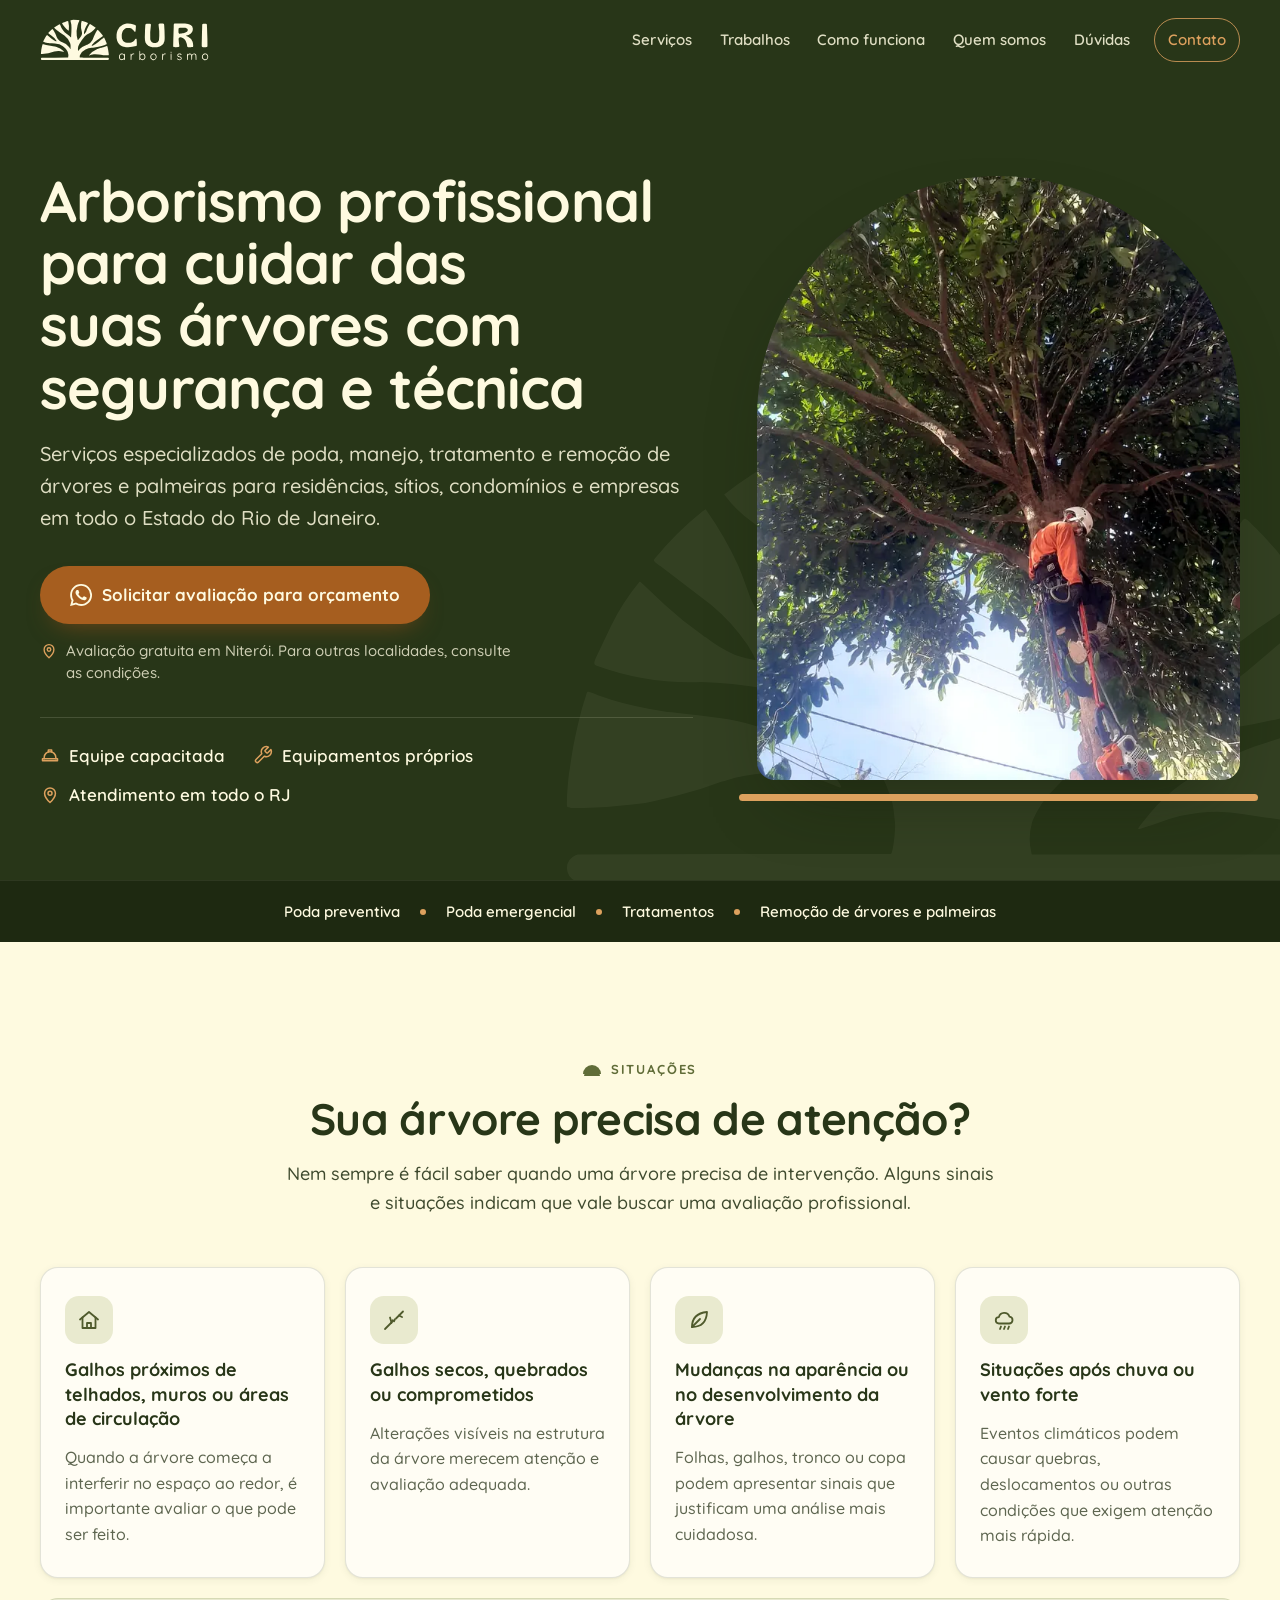
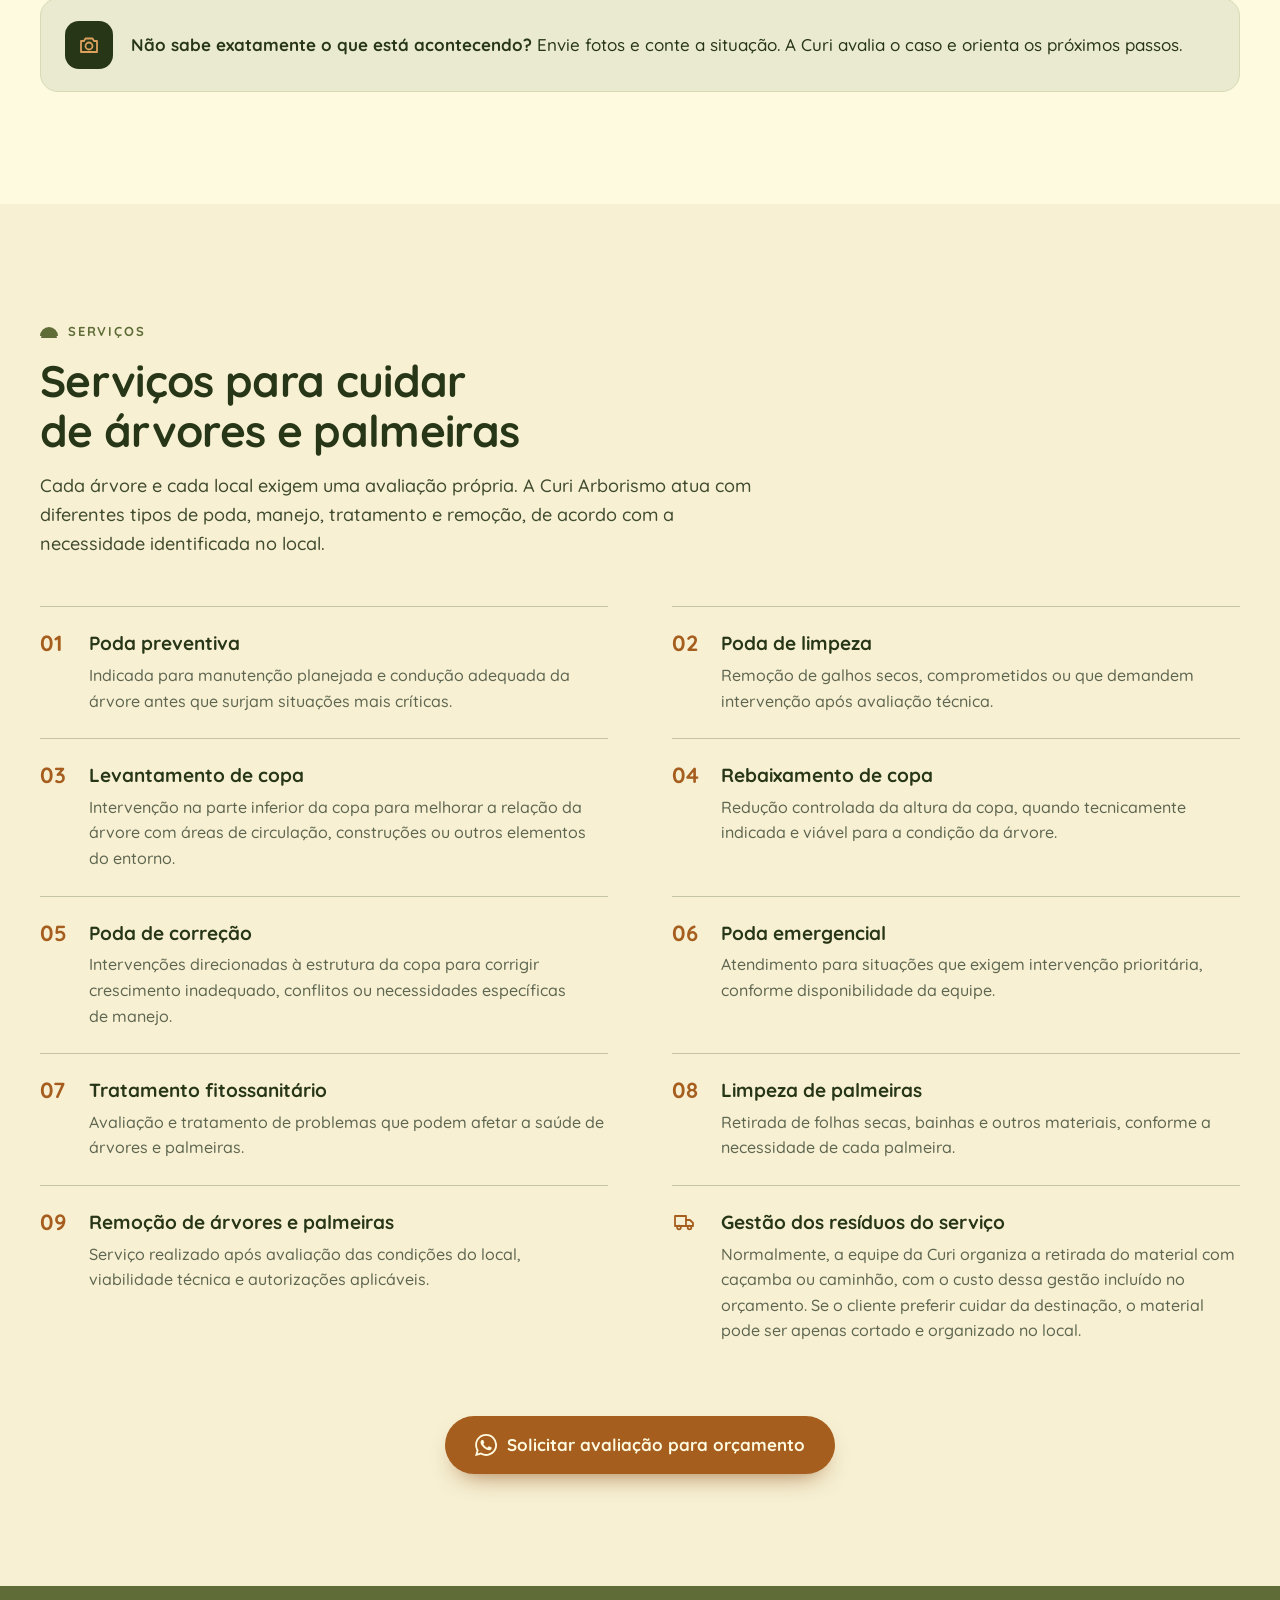
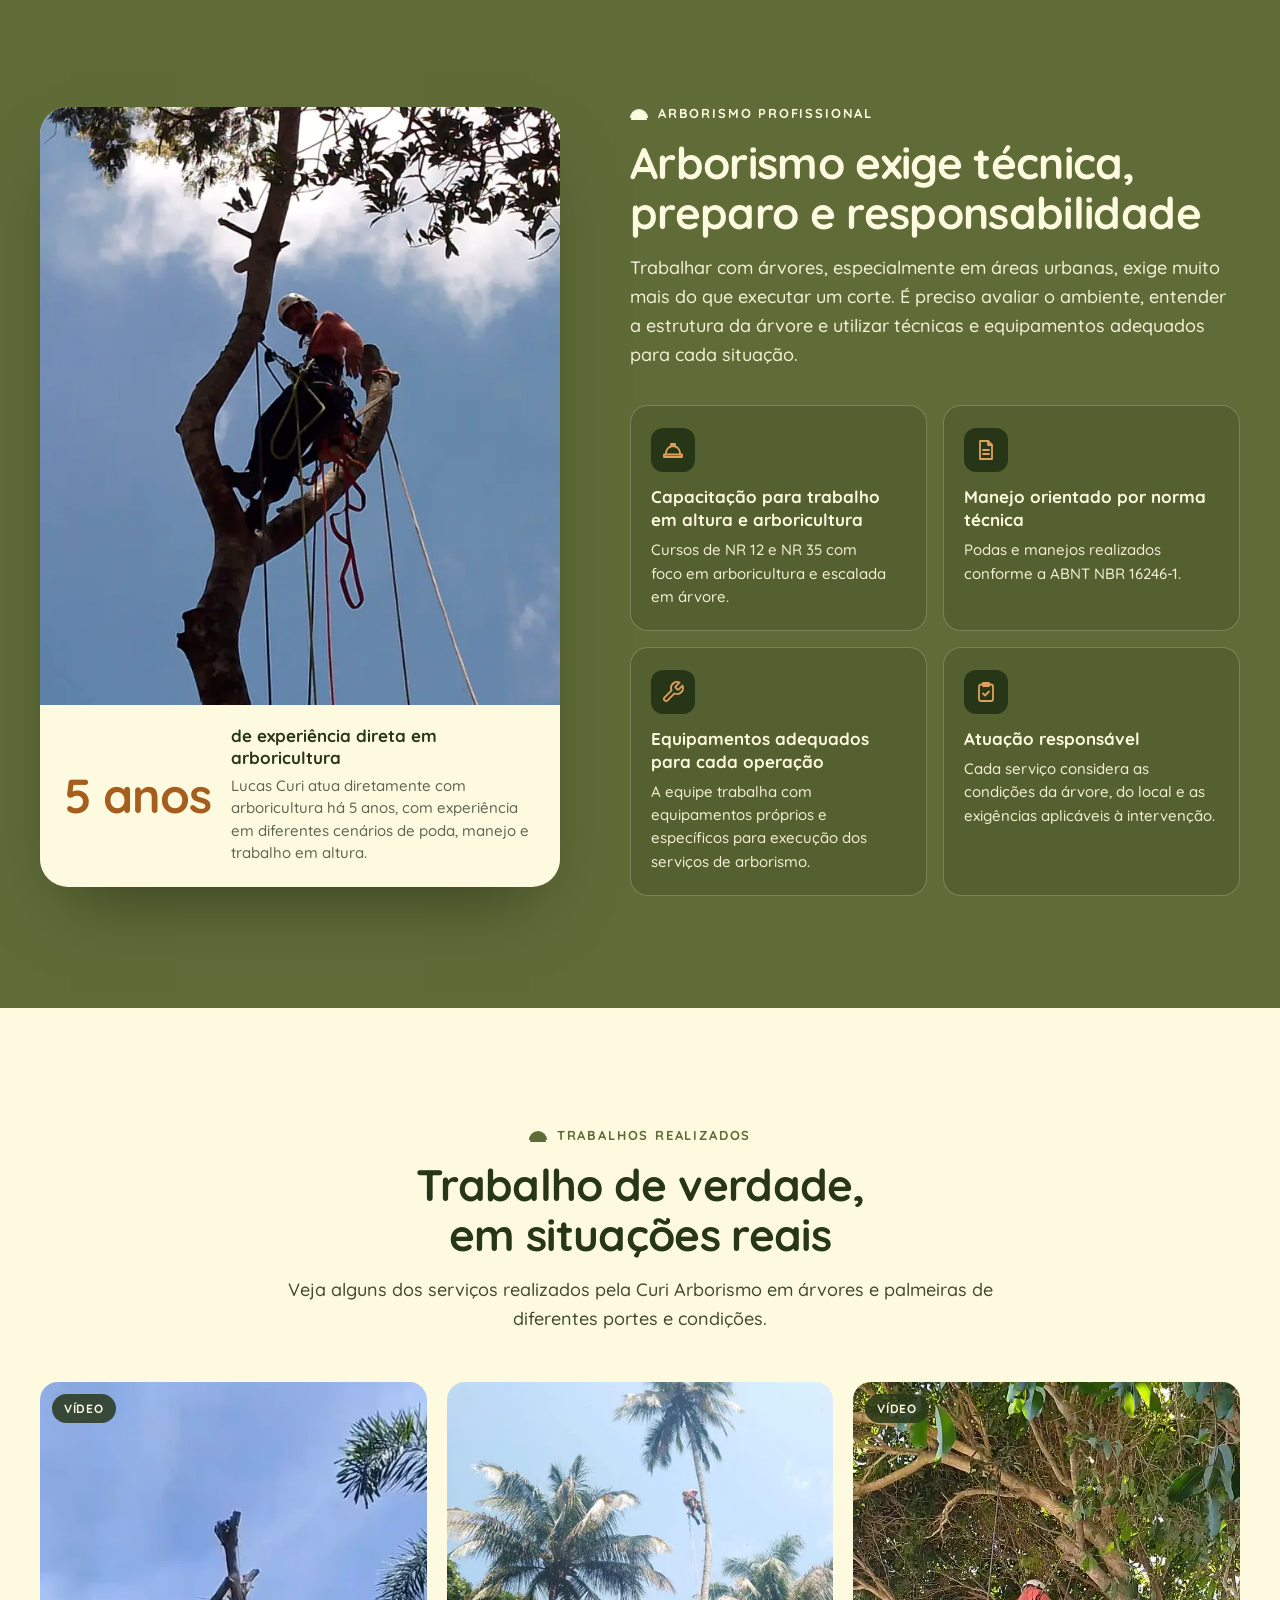
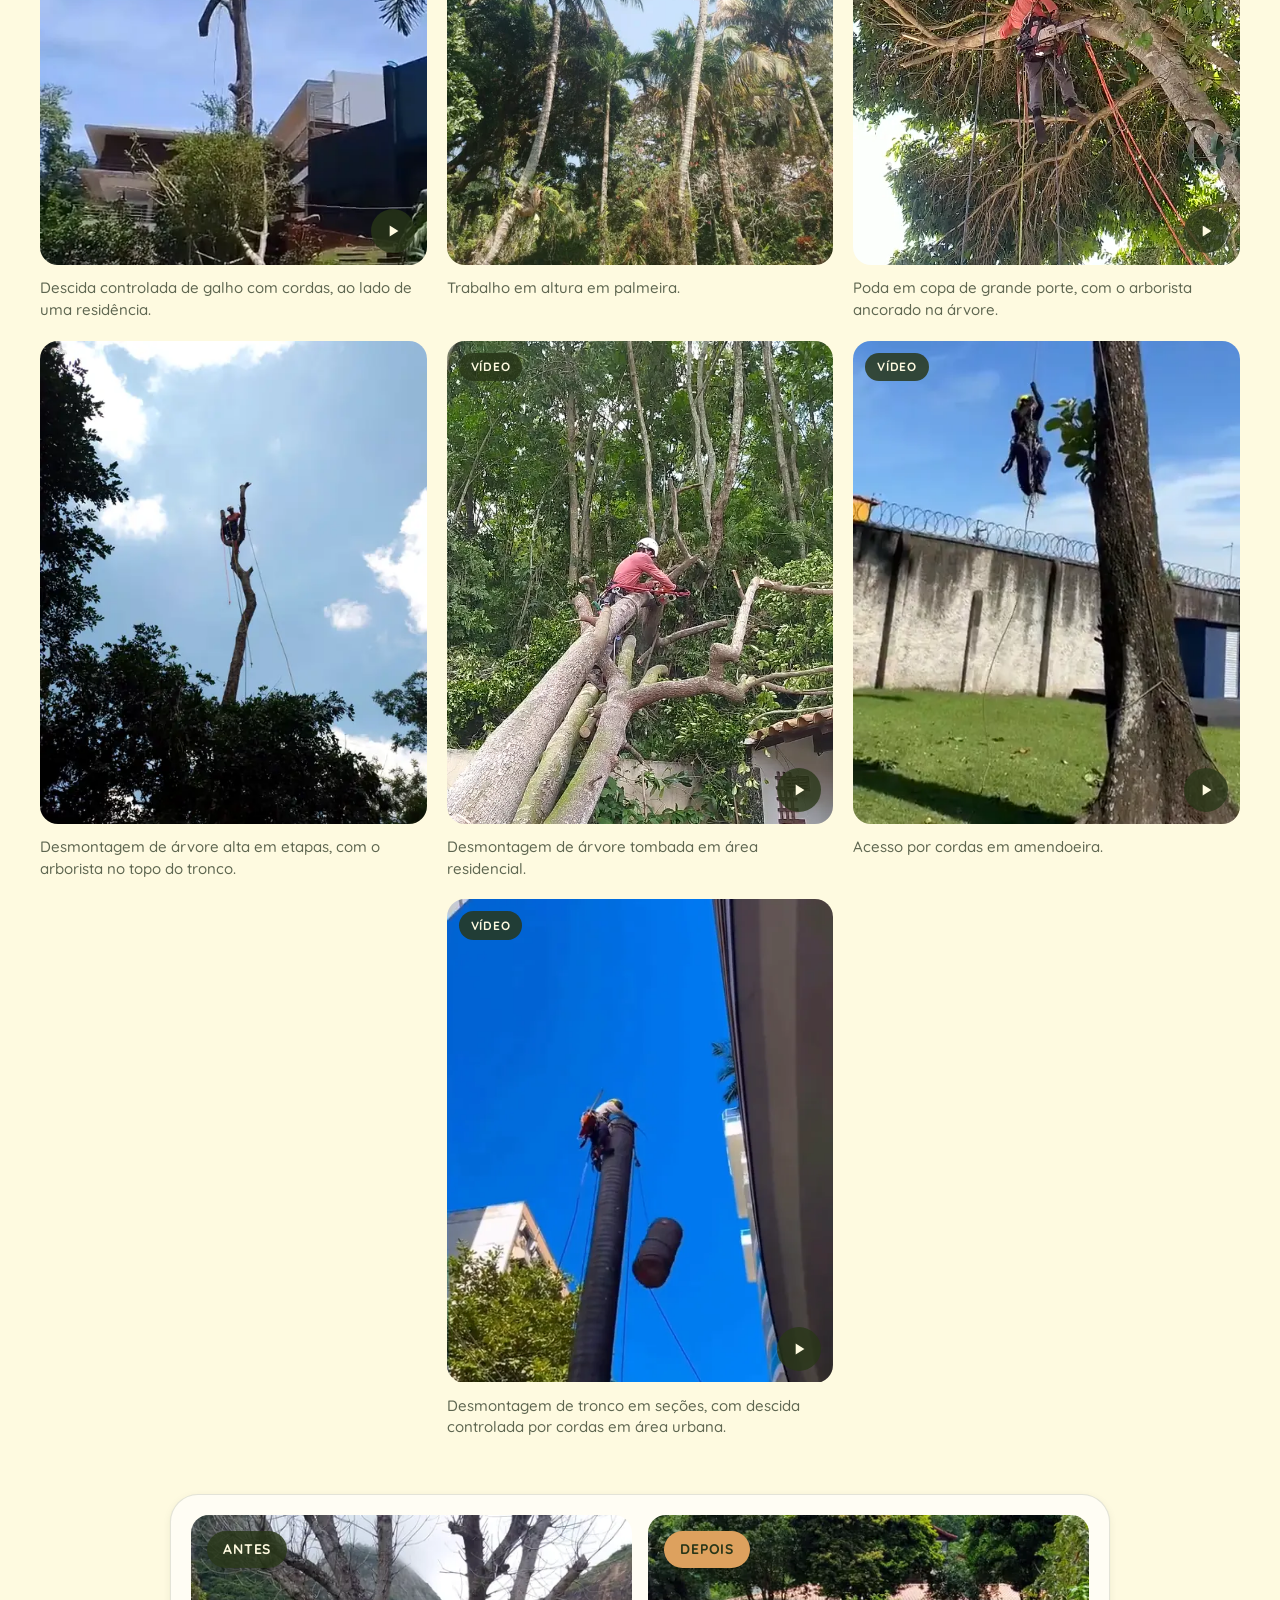
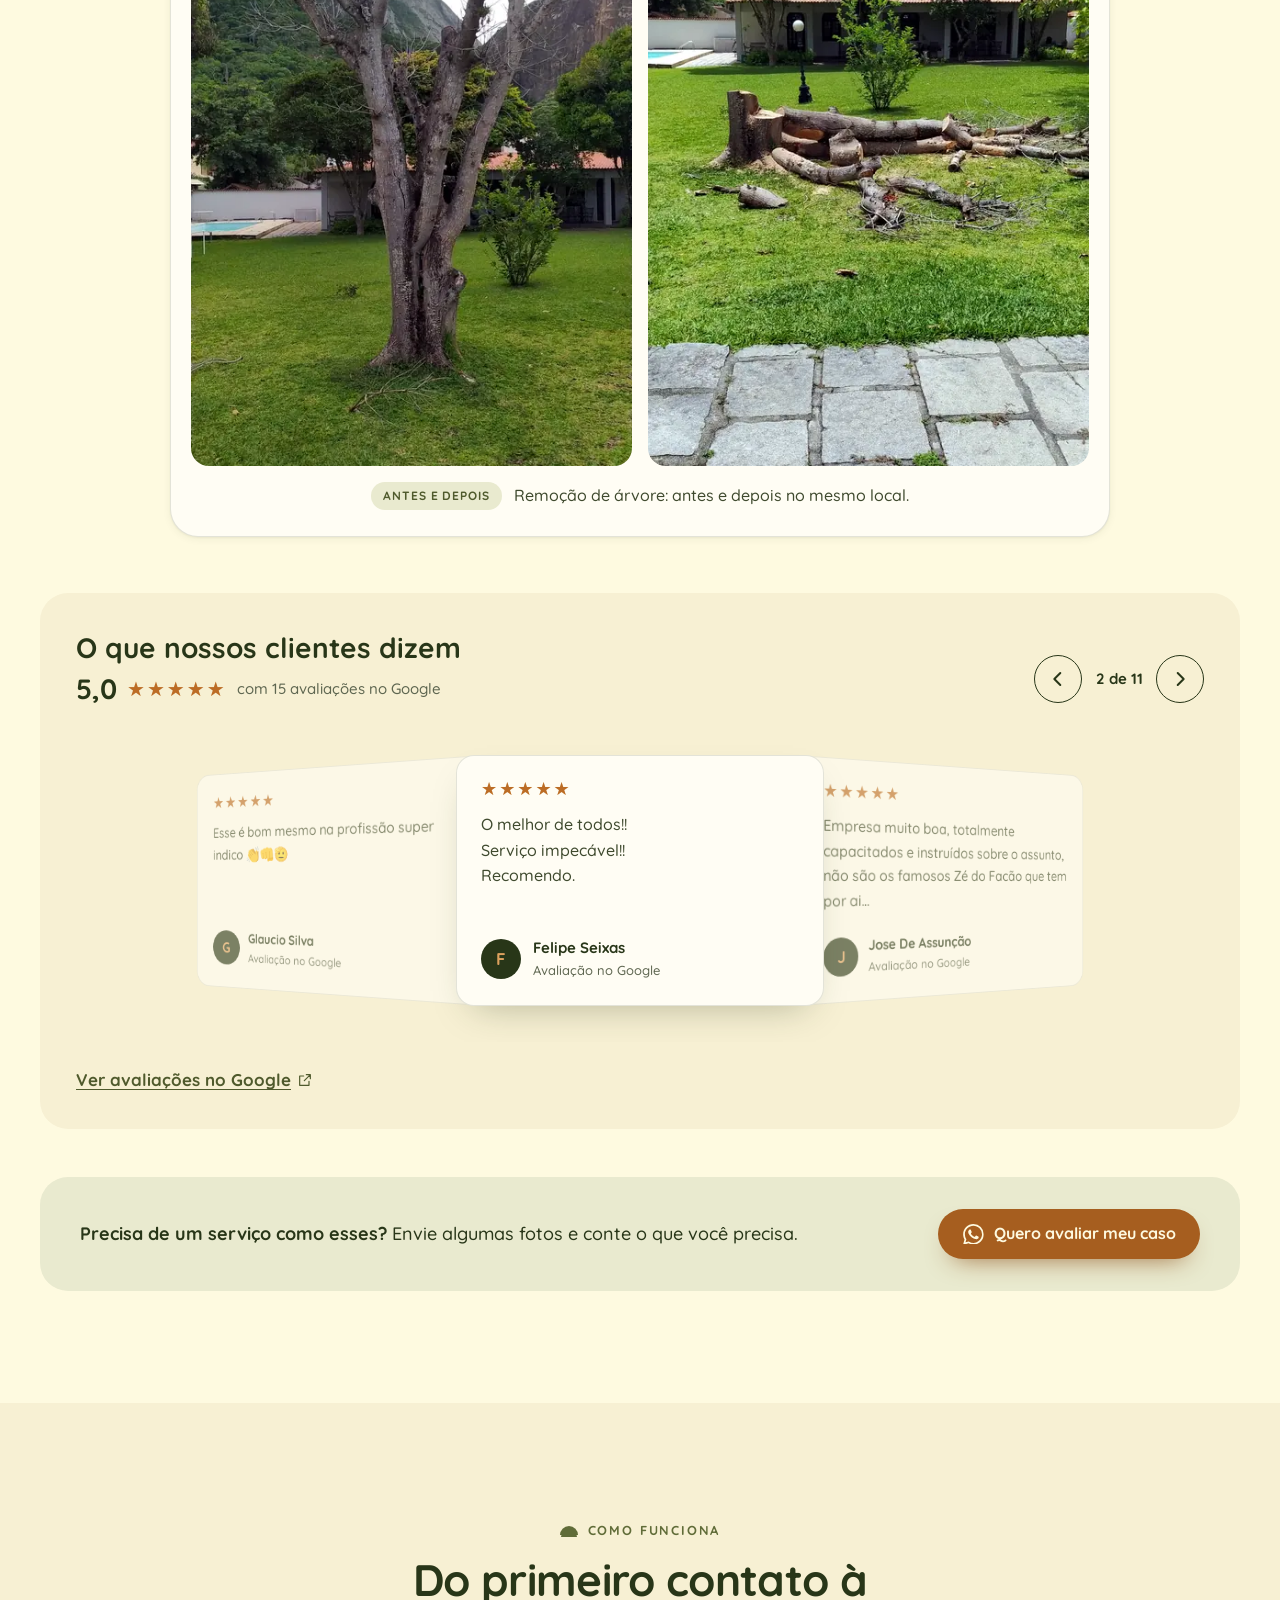
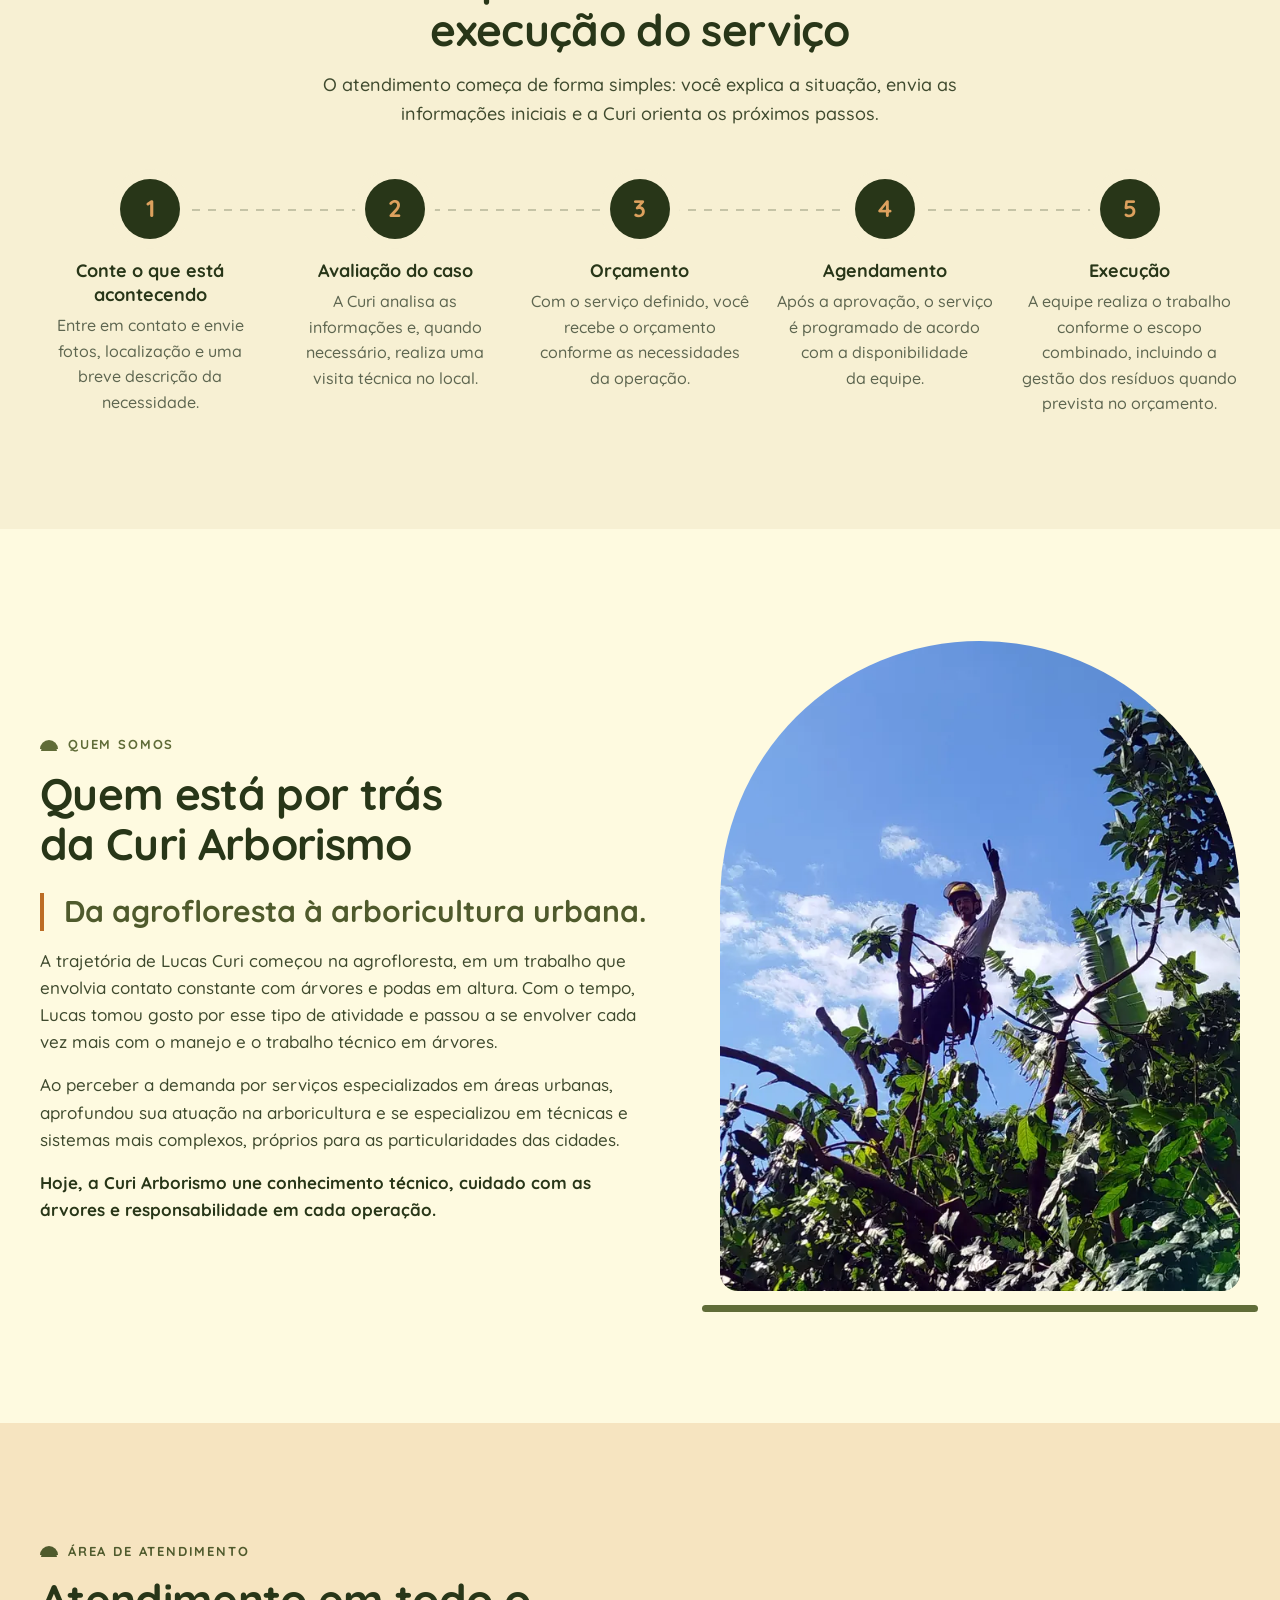
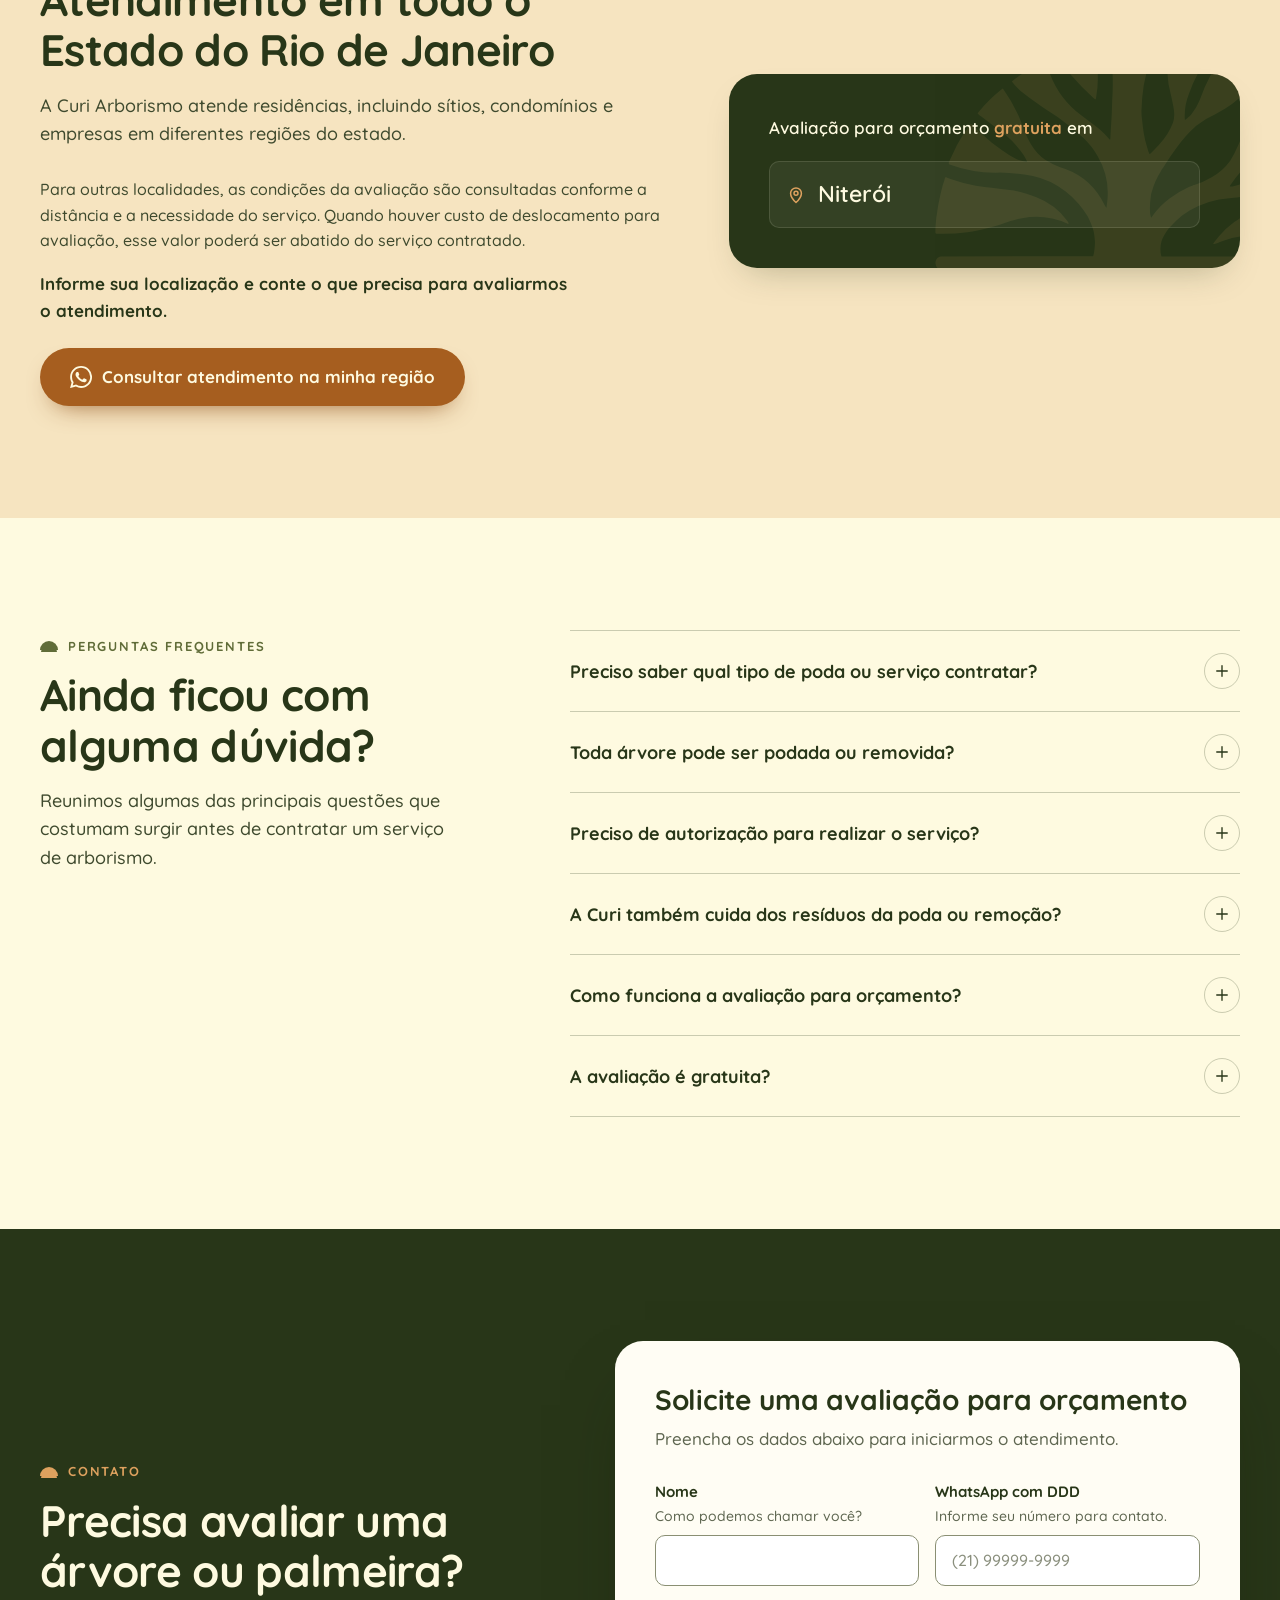
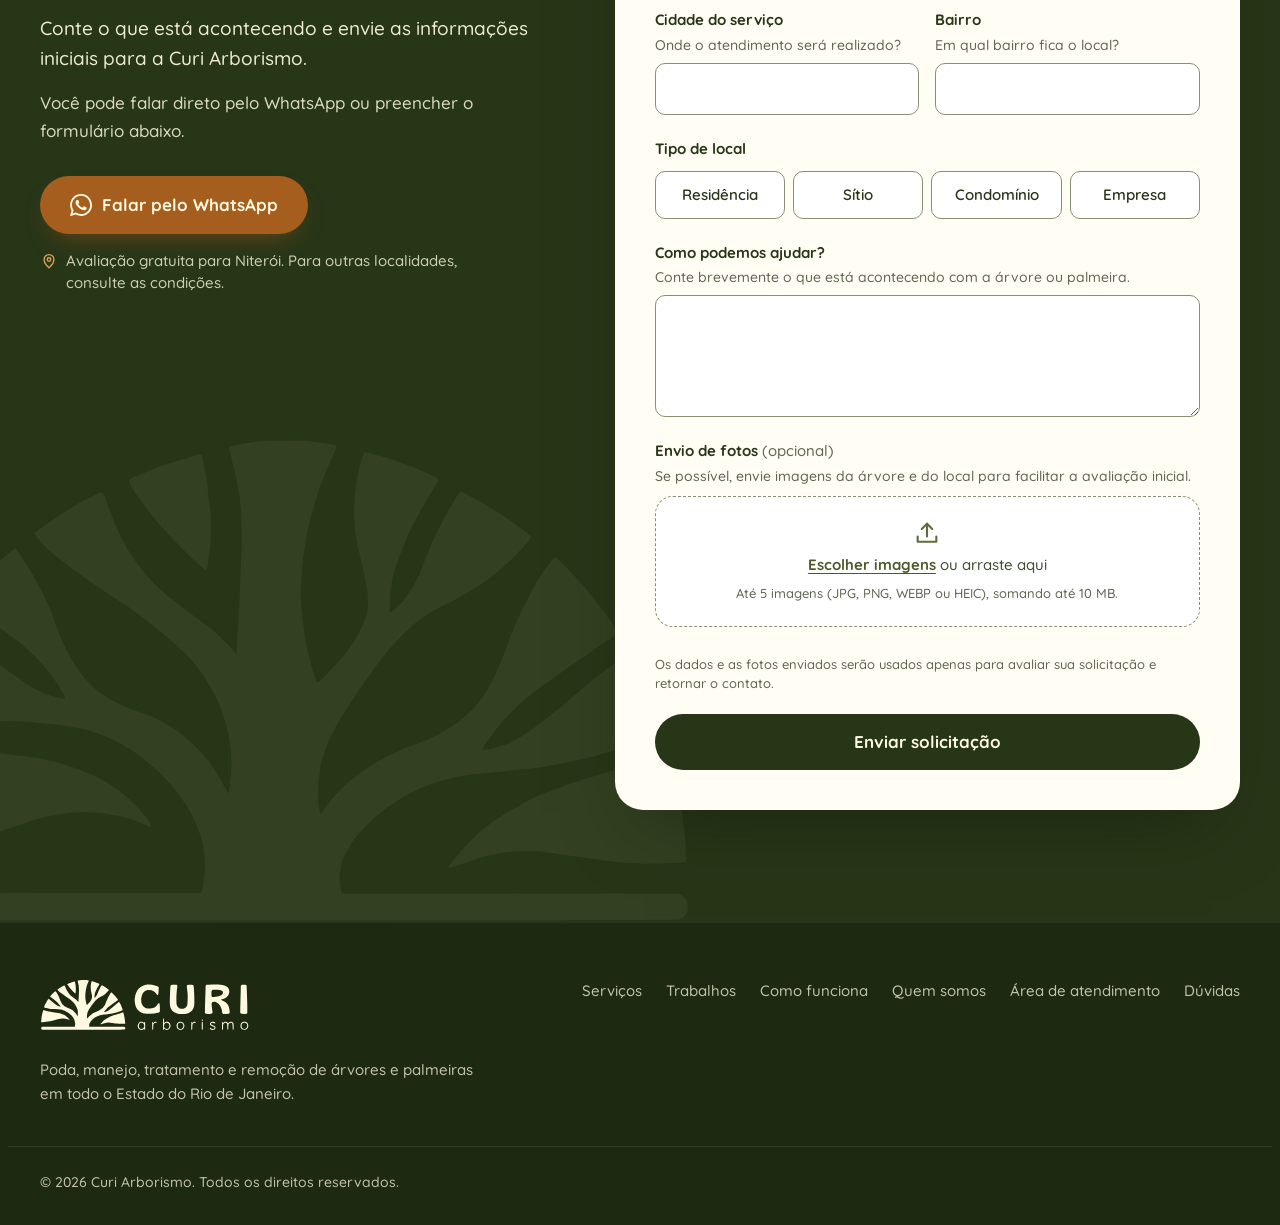
==== commit b09a026b: "LP Curi Arborismo: avaliações do Google em carrossel 3D - O bloco "O que nossos clientes dizem" pass" ====
--- a/index.html
+++ b/index.html
@@ -451,8 +451,8 @@
           </figcaption>
         </figure>
 
-        <!-- Avaliações. Versão de revisão: 5 cartões demonstrativos para aprovar o layout (ficam ocultos na versão pública).
-             Quando o perfil do Google estiver disponível, os dados reais entram via assets/js/config.js (google). -->
+        <!-- Avaliações em carrossel 3D. A nota, a quantidade e os comentários vêm de assets/js/config.js (google).
+             Os 5 cartões abaixo são de exemplo: só aparecem na versão de revisão e enquanto não houver comentários reais. -->
         <div class="reviews" data-reviews hidden aria-labelledby="reviews-title">
           <div class="reviews-head">
             <div>
@@ -480,31 +480,31 @@
           <ul class="review-track" id="review-track" role="list" tabindex="0" aria-label="Avaliações" data-review-list>
             <li class="review-card review-card--demo" data-review-demo>
               <span class="demo-tag">Avaliação de exemplo</span>
-              <svg class="review-quote" aria-hidden="true"><use href="#i-quote"/></svg>
+              <span class="stars" role="img" aria-label="Exemplo de nota" style="--rating:5"></span>
               <blockquote><p>Texto de exemplo. Espaço reservado para o comentário de um cliente publicado no perfil da Curi Arborismo no Google.</p></blockquote>
               <p class="review-author"><span class="review-avatar" aria-hidden="true"></span><span>Nome do cliente<small>Avaliação no Google</small></span></p>
             </li>
             <li class="review-card review-card--demo" data-review-demo>
               <span class="demo-tag">Avaliação de exemplo</span>
-              <svg class="review-quote" aria-hidden="true"><use href="#i-quote"/></svg>
+              <span class="stars" role="img" aria-label="Exemplo de nota" style="--rating:5"></span>
               <blockquote><p>Texto de exemplo mais longo, para testar o cartão com comentários extensos. Na versão final, este espaço mostrará o relato de um cliente exatamente como foi publicado no Google, sem edição. A altura dos cartões se ajusta ao maior texto visível.</p></blockquote>
               <p class="review-author"><span class="review-avatar" aria-hidden="true"></span><span>Nome do cliente<small>Avaliação no Google</small></span></p>
             </li>
             <li class="review-card review-card--demo" data-review-demo>
               <span class="demo-tag">Avaliação de exemplo</span>
-              <svg class="review-quote" aria-hidden="true"><use href="#i-quote"/></svg>
+              <span class="stars" role="img" aria-label="Exemplo de nota" style="--rating:5"></span>
               <blockquote><p>Texto de exemplo. O comentário real substituirá este conteúdo quando as avaliações do Google forem conectadas.</p></blockquote>
               <p class="review-author"><span class="review-avatar" aria-hidden="true"></span><span>Nome do cliente<small>Avaliação no Google</small></span></p>
             </li>
             <li class="review-card review-card--demo" data-review-demo>
               <span class="demo-tag">Avaliação de exemplo</span>
-              <svg class="review-quote" aria-hidden="true"><use href="#i-quote"/></svg>
+              <span class="stars" role="img" aria-label="Exemplo de nota" style="--rating:5"></span>
               <blockquote><p>Texto de exemplo curto.</p></blockquote>
               <p class="review-author"><span class="review-avatar" aria-hidden="true"></span><span>Nome do cliente<small>Avaliação no Google</small></span></p>
             </li>
             <li class="review-card review-card--demo" data-review-demo>
               <span class="demo-tag">Avaliação de exemplo</span>
-              <svg class="review-quote" aria-hidden="true"><use href="#i-quote"/></svg>
+              <span class="stars" role="img" aria-label="Exemplo de nota" style="--rating:5"></span>
               <blockquote><p>Texto de exemplo. Este cartão serve para testar a navegação entre as avaliações e não representa a opinião de nenhum cliente.</p></blockquote>
               <p class="review-author"><span class="review-avatar" aria-hidden="true"></span><span>Nome do cliente<small>Avaliação no Google</small></span></p>
             </li>
--- a/assets/css/styles.css
+++ b/assets/css/styles.css
@@ -739,6 +739,7 @@
 
 /* Avaliações (carrossel sem avanço automático) */
 .reviews {
+  container-type: inline-size; /* a largura dos cartões do carrossel segue a do bloco (cqi) */
   margin-top: clamp(2.5rem, 2rem + 2vw, 3.5rem);
   padding: clamp(1.25rem, .75rem + 2vw, 2.25rem);
   border-radius: var(--radius-lg);
@@ -794,28 +795,32 @@
   color: var(--kombu);
 }
 
+/* Carrossel 3D: o cartão do centro fica de frente e os vizinhos giram para trás, como em um cilindro.
+   Continua sendo uma lista com rolagem e encaixe; o main.js informa a posição de cada cartão
+   em --pos (0 no centro, -1 e 1 nos vizinhos) e --dist (a distância, sem sinal). */
 .review-track {
-  --gap: 1rem;
-  display: grid;
-  grid-auto-flow: column;
-  grid-auto-columns: 100%;
-  gap: var(--gap);
+  --card-w: 20rem;
+  position: relative;
+  display: flex;
   margin: 0;
-  padding: 0;
   list-style: none;
   overflow-x: auto;
+  overflow-y: hidden;
   overscroll-behavior-x: contain;
   scroll-snap-type: x mandatory;
   scroll-behavior: smooth;
   scrollbar-width: none;
 }
+@supports (width: 1cqi) { .review-track { --card-w: min(80cqi, 23rem); } }
+/* A folga lateral deixa o primeiro e o último cartão chegarem ao centro.
+   O seletor mais específico vence o padding: 0 das listas com role="list". */
+.reviews .review-track { padding: 1.75rem calc(50% - var(--card-w) / 2) 2.25rem; }
 .review-track::-webkit-scrollbar { display: none; }
 .review-track:focus-visible { outline-offset: 4px; }
-@media (min-width: 720px) { .review-track { grid-auto-columns: calc((100% - var(--gap)) / 2); } }
-@media (min-width: 1024px) { .review-track { --gap: 1.25rem; grid-auto-columns: calc((100% - var(--gap) * 2) / 3); } }
 
 .review-card {
   display: flex;
+  flex: 0 0 var(--card-w);
   flex-direction: column;
   gap: .875rem;
   min-width: 0;
@@ -823,8 +828,17 @@
   border: 1px solid var(--line);
   border-radius: var(--radius);
   background: var(--card);
-  scroll-snap-align: start;
-}
+  scroll-snap-align: center;
+  cursor: pointer;
+  opacity: calc(1 - var(--dist, 0) * .4);
+  transform:
+    perspective(1100px)
+    translateX(calc(var(--pos, 0) * -16%))
+    translateZ(calc(var(--dist, 0) * -110px))
+    rotateY(calc(var(--pos, 0) * 36deg));
+}
+.review-card.is-active { cursor: auto; box-shadow: var(--shadow); }
+.review-card .stars { align-self: flex-start; font-size: 1.125rem; }
 .review-card--demo { border: 1.5px dashed rgba(113, 136, 97, .6); }
 .demo-tag {
   align-self: flex-start;
@@ -837,8 +851,7 @@
   letter-spacing: .06em;
   text-transform: uppercase;
 }
-.review-quote { width: 30px; height: 30px; color: var(--fawn); }
-.review-card blockquote p { font-size: 1rem; color: var(--ink-700); }
+.review-card blockquote p { font-size: 1rem; color: var(--ink-700); white-space: pre-line; } /* mantém as quebras de linha do comentário */
 .review-author {
   display: flex;
   align-items: center;
@@ -856,6 +869,15 @@
   border: 1.5px dashed rgba(113, 136, 97, .6);
   border-radius: 50%;
   background: var(--sage-100);
+}
+/* Avaliação real: inicial do nome no lugar do círculo vazio */
+.review-avatar--initial {
+  display: grid;
+  place-items: center;
+  border: 0;
+  background: var(--kombu);
+  color: var(--fawn);
+  font-size: 1.0625rem;
 }
 
 .text-link {
